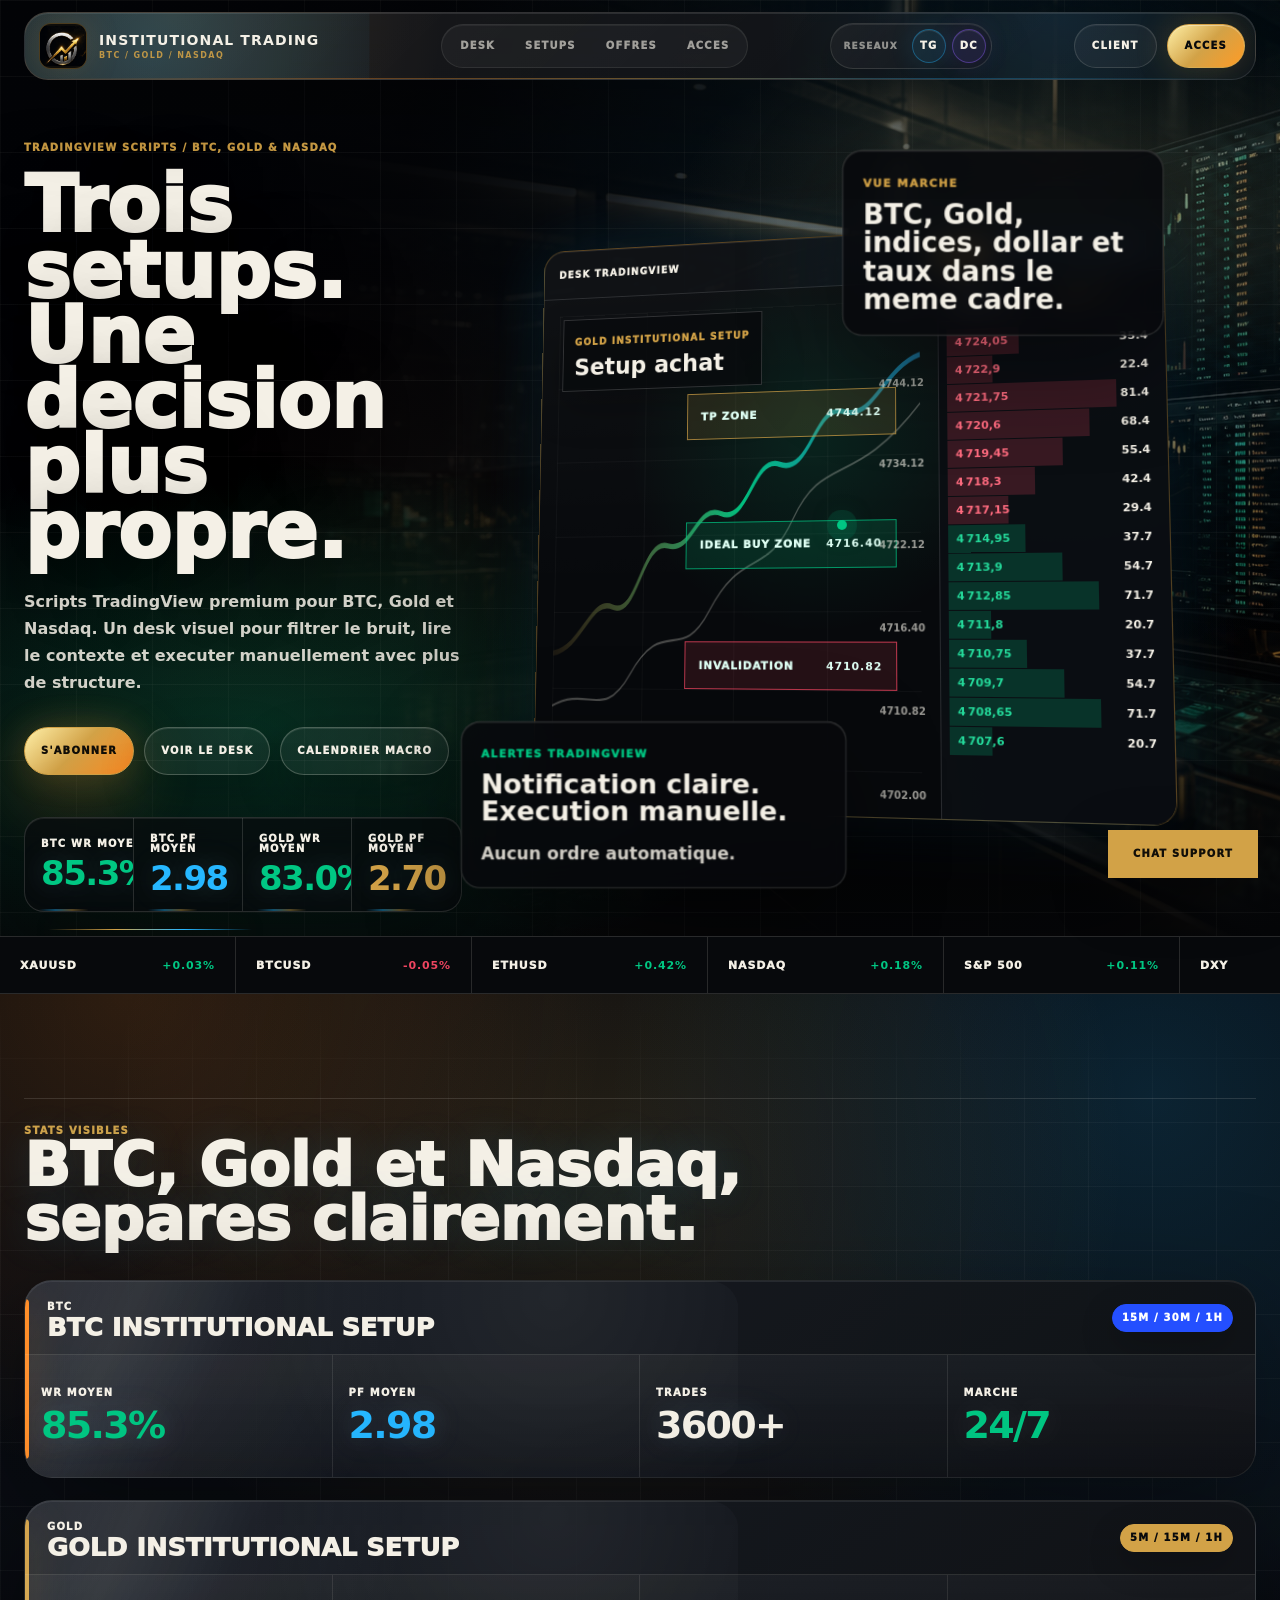
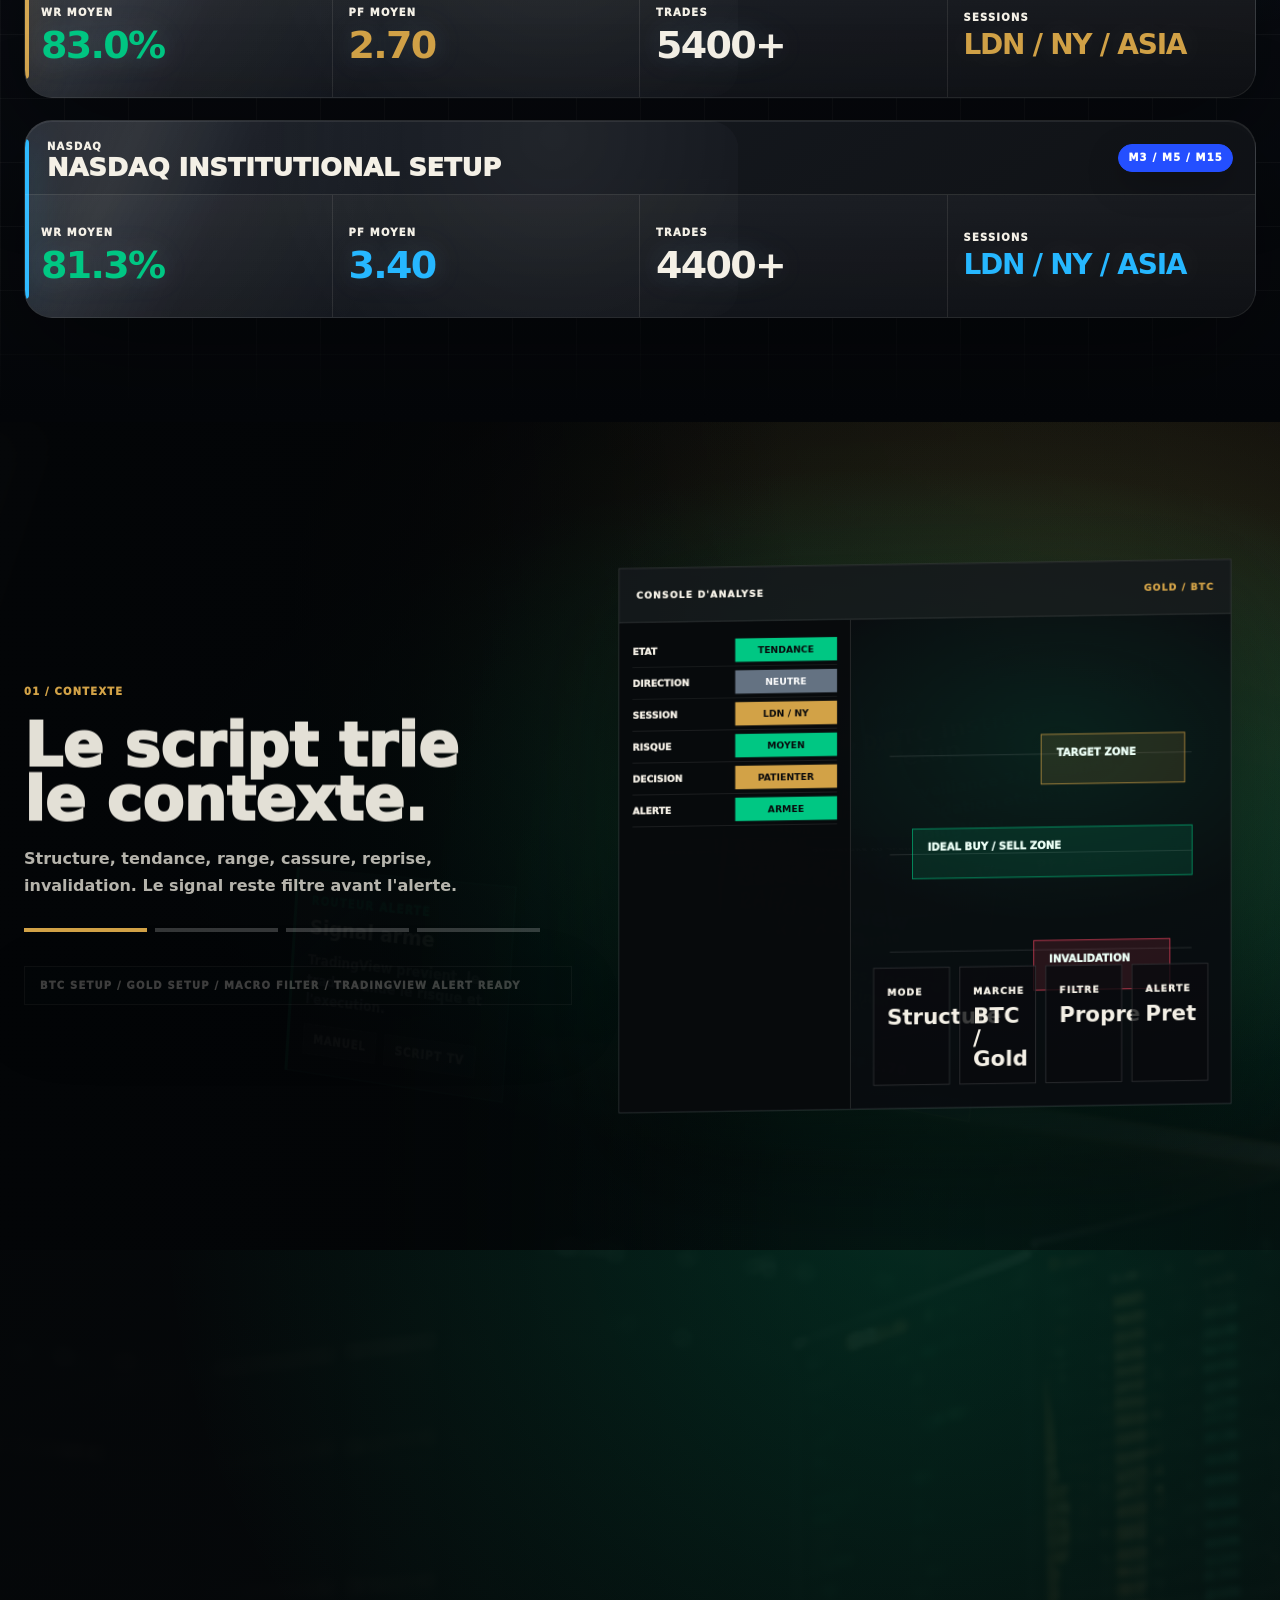
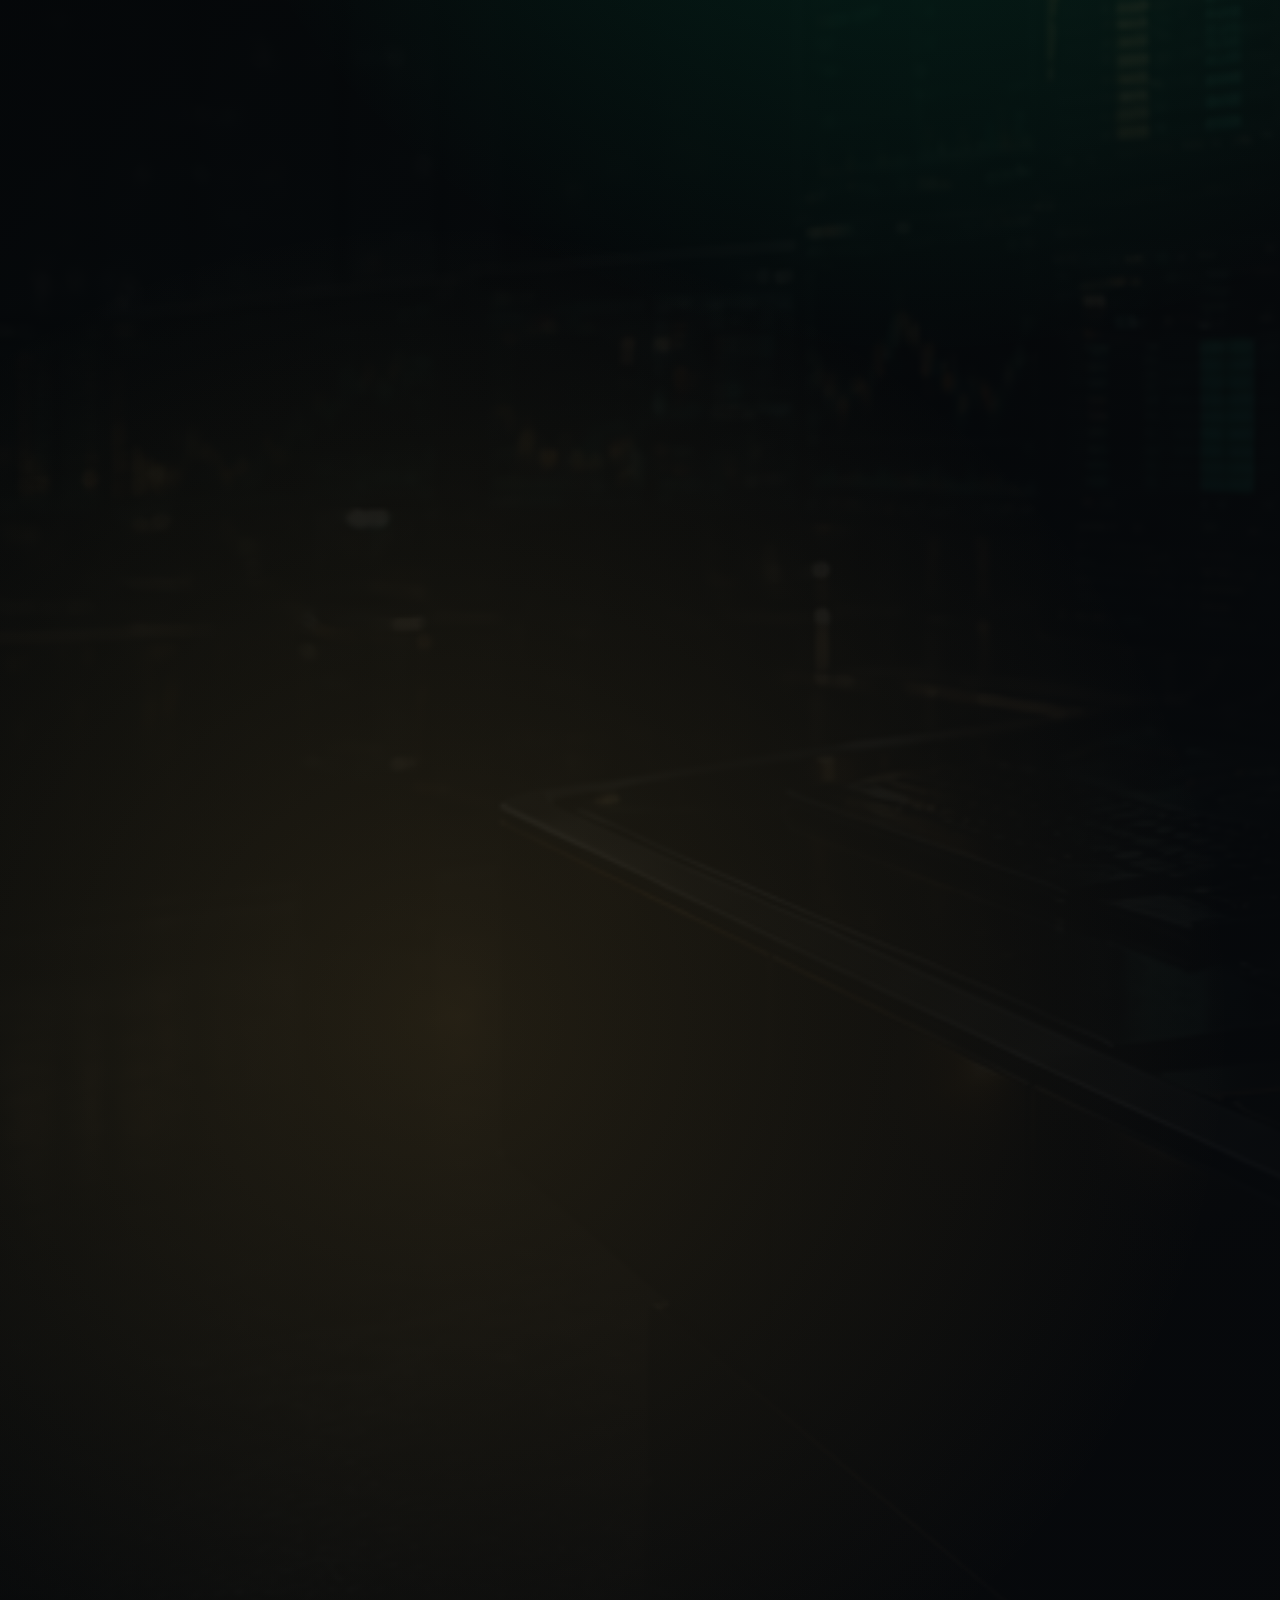
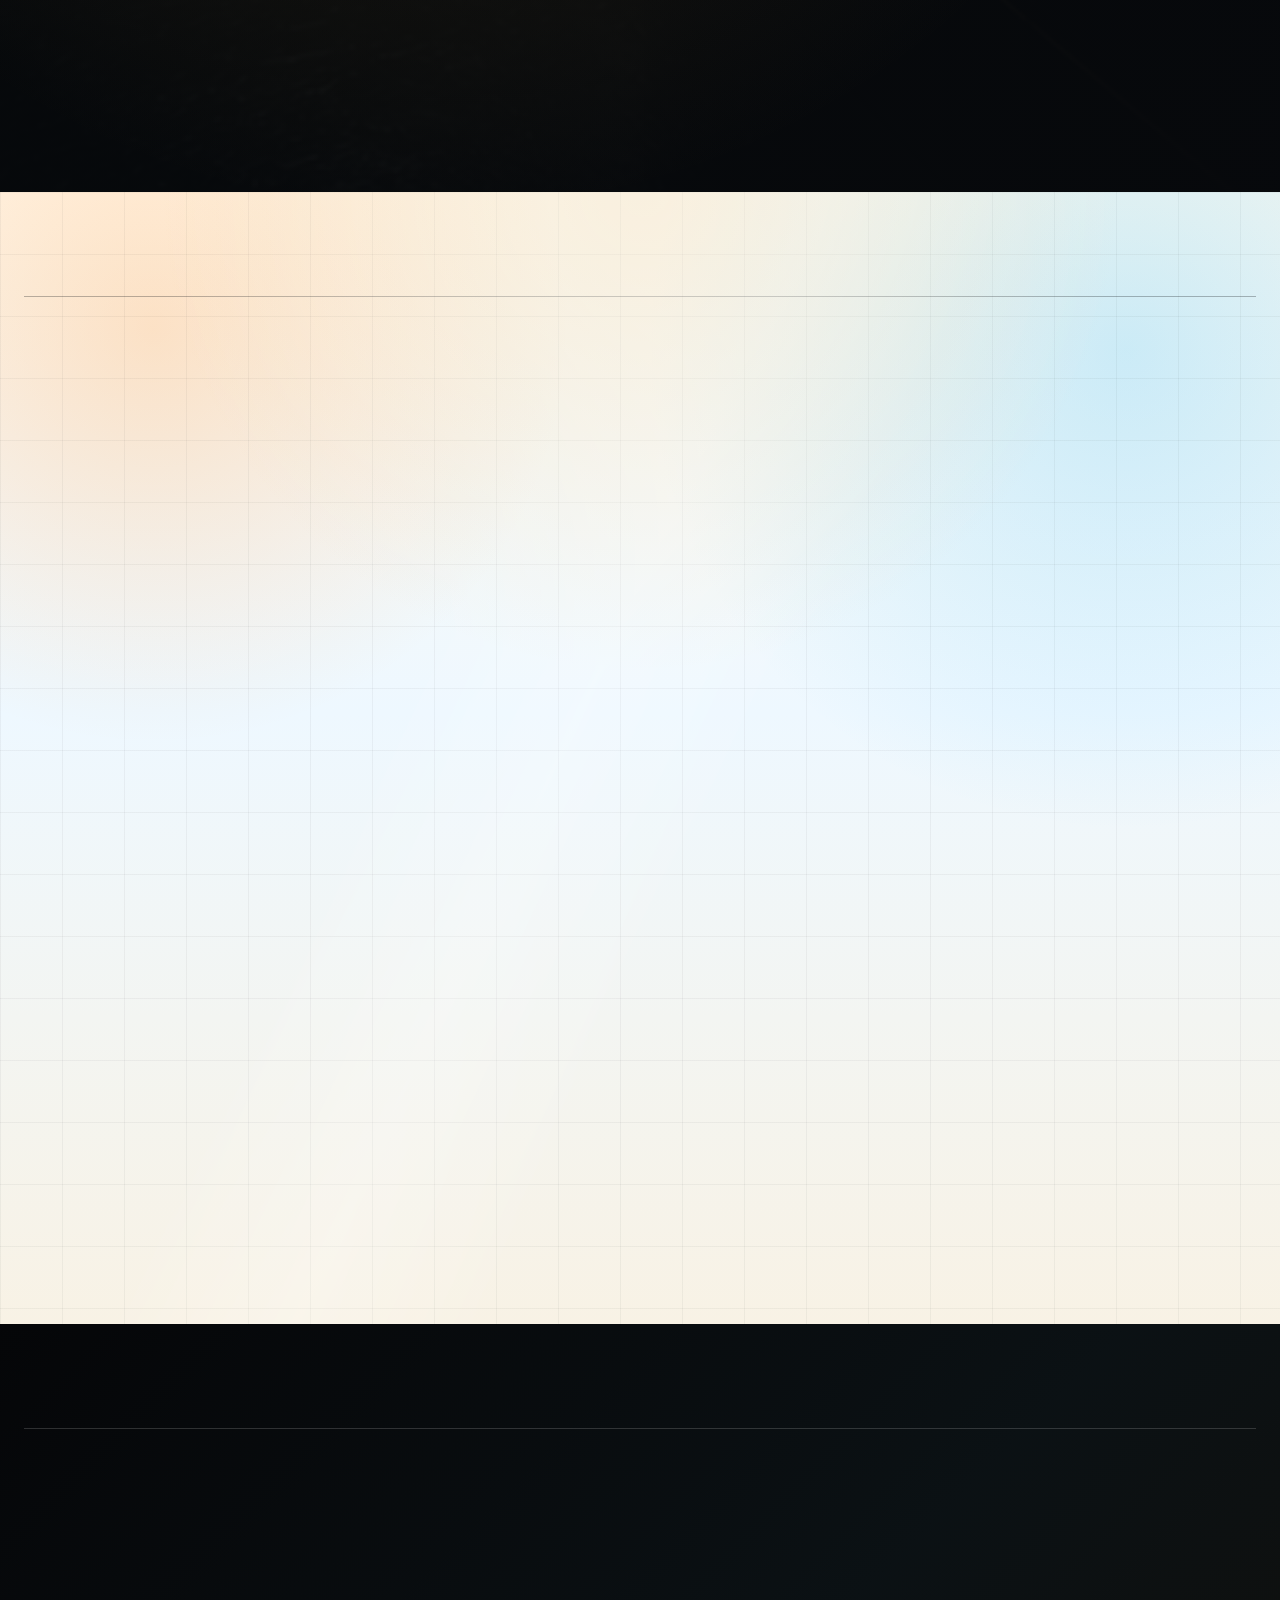
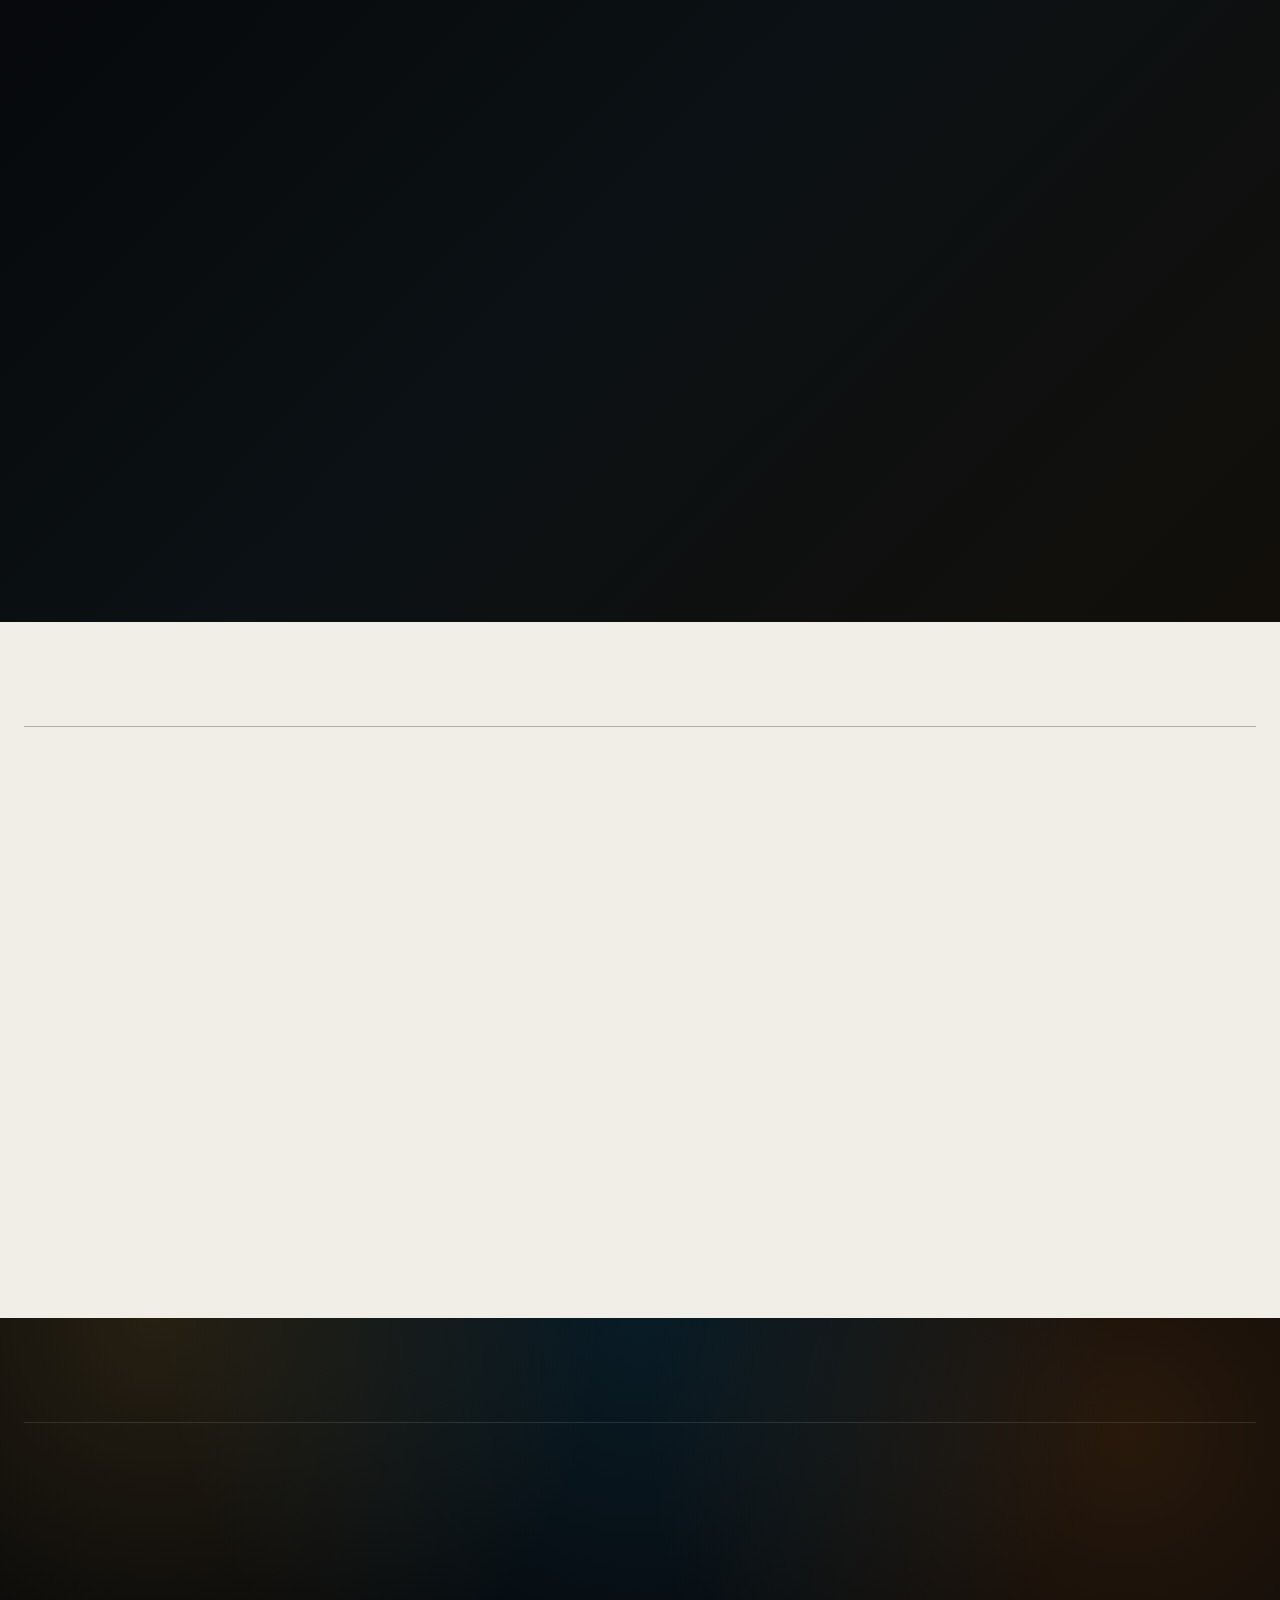
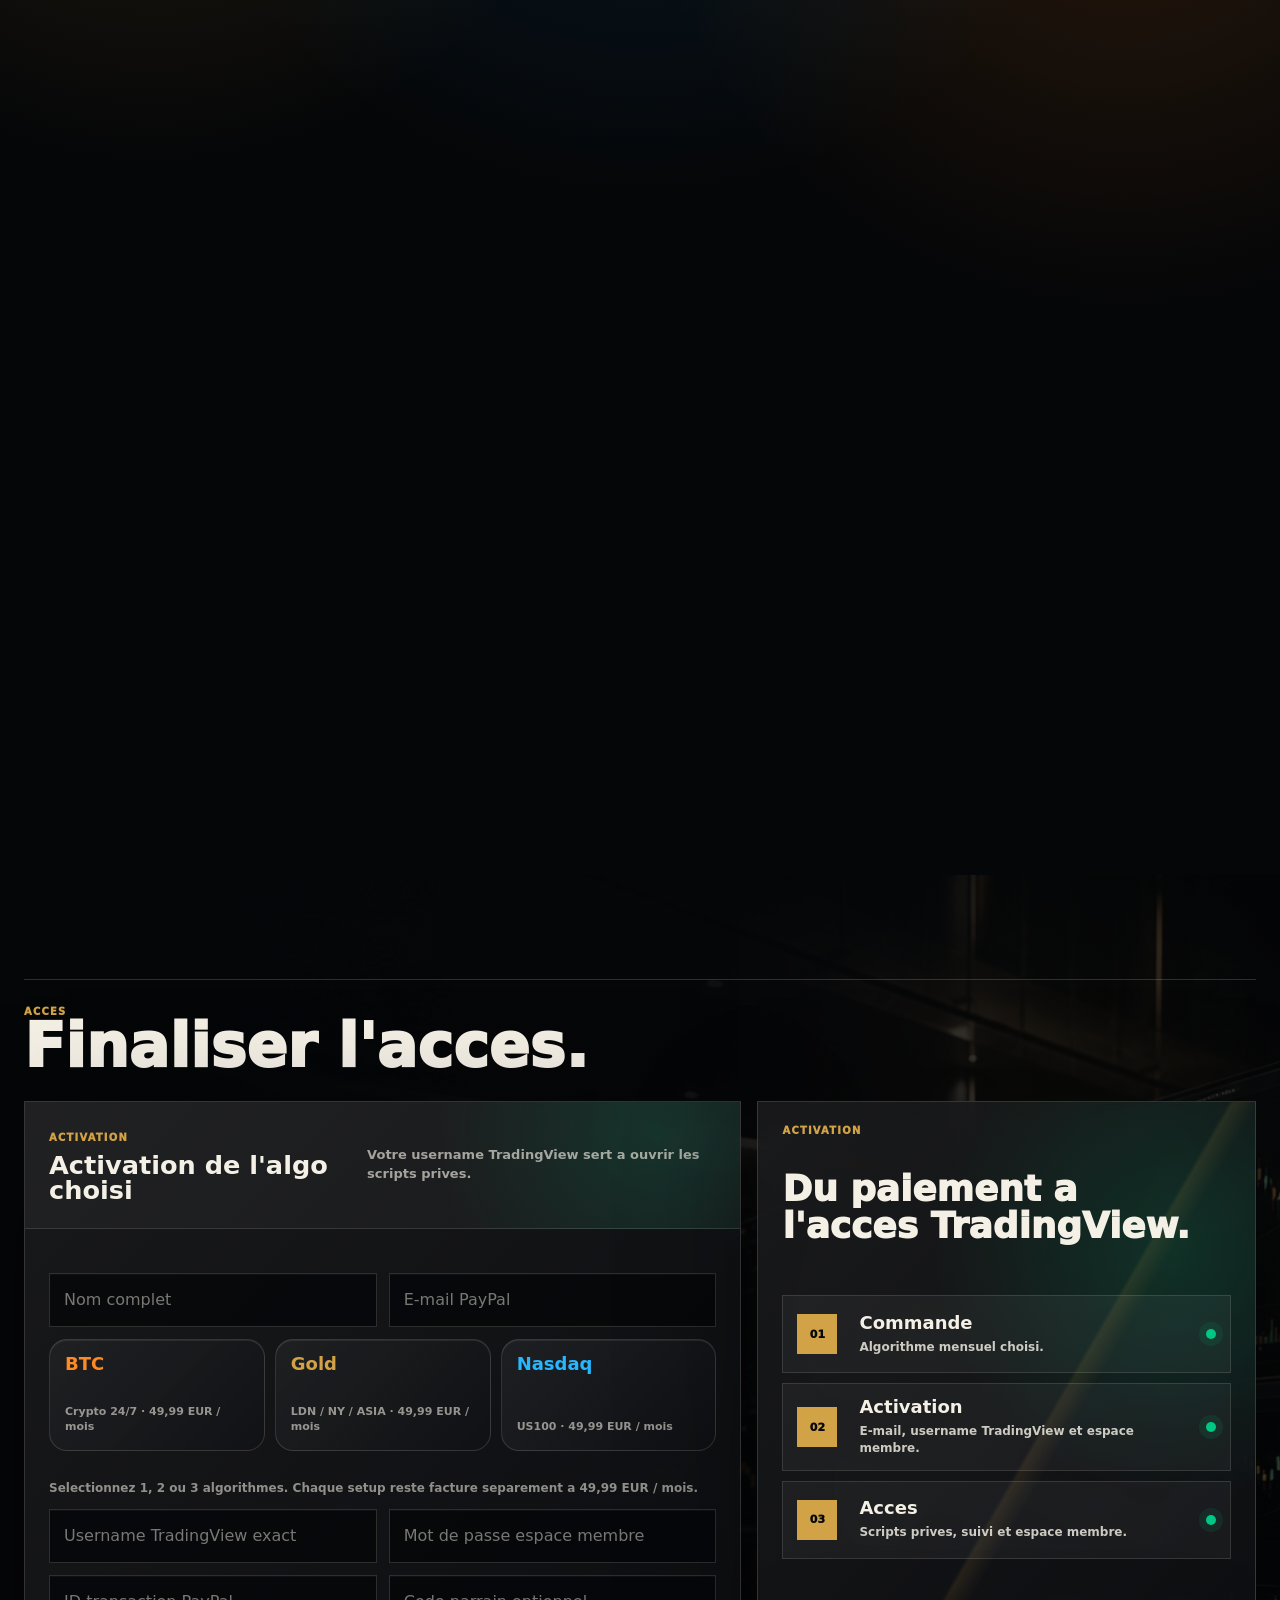
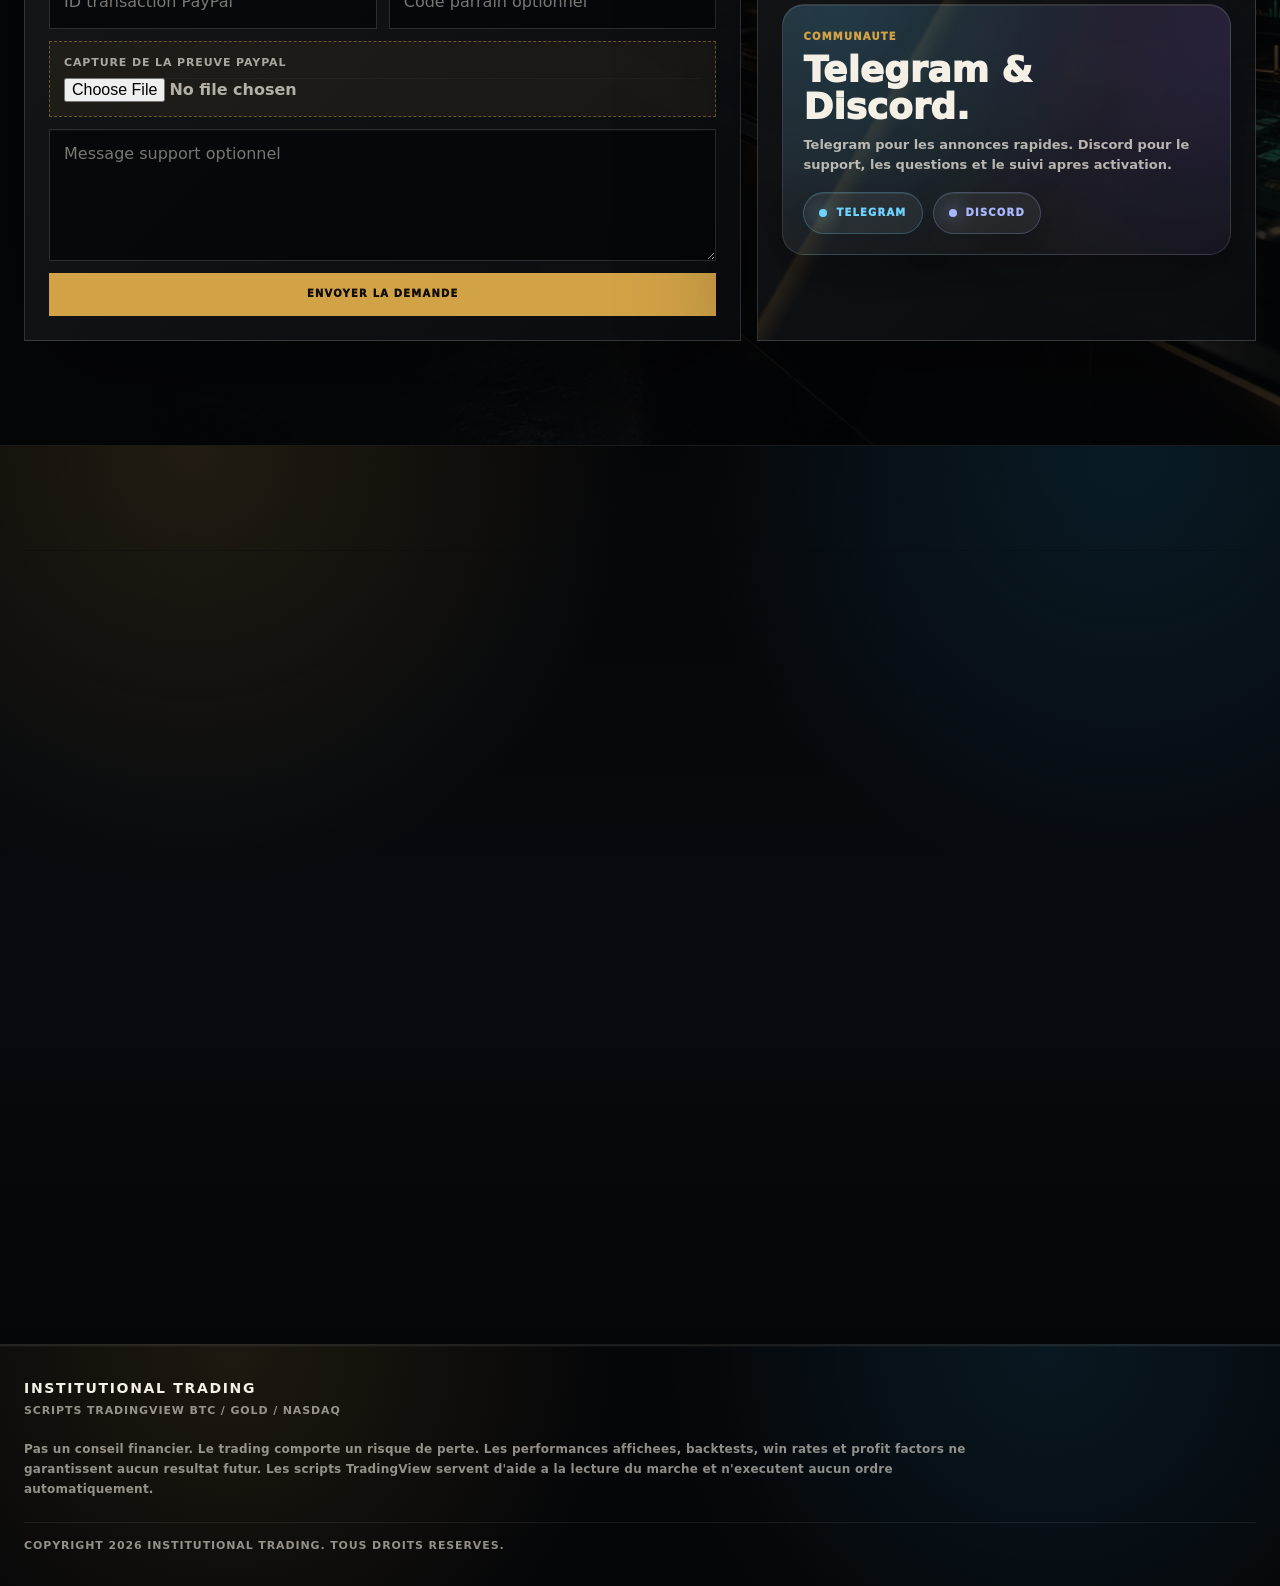
==== DEPLOY_INSTITUTIONAL_TRADING_READY/index.html @ 16a677b0 "Serve landing page from root" ====
﻿<!doctype html>
<html lang="fr">
<head>
  <meta charset="UTF-8">
  <meta name="viewport" content="width=device-width, initial-scale=1.0">
  <title>Institutional Trading - Scripts TradingView BTC, Gold & Nasdaq</title>
  <meta name="description" content="Institutional Trading : scripts TradingView pour BTC, Gold et Nasdaq, alertes, zones, contexte, calendrier macro et dashboard prive.">
  <script src="https://s3.tradingview.com/tv.js" defer></script>
  <style>
    :root {
      --bg: #050608;
      --bg-2: #0b0f13;
      --panel: #10151a;
      --panel-2: #151b21;
      --paper: #f4f0e6;
      --muted: #a5aaa6;
      --soft: rgba(244,240,230,.68);
      --line: rgba(244,240,230,.14);
      --line-2: rgba(244,240,230,.24);
      --gold: #d2a247;
      --btc: #ff8a21;
      --green: #00c783;
      --cyan: #26b7ff;
      --red: #ef4560;
      --max: 1560px;
    }

    * { box-sizing: border-box; }
    html { scroll-behavior: smooth; }
    body {
      margin: 0;
      color: var(--paper);
      background: var(--bg);
      font-family: Inter, ui-sans-serif, system-ui, -apple-system, BlinkMacSystemFont, "Segoe UI", Arial, sans-serif;
      overflow-x: hidden;
    }

    a { color: inherit; text-decoration: none; }
    button, input, textarea, select { font: inherit; }
    h1, h2, h3, p { margin: 0; }

    .wrap {
      width: min(var(--max), calc(100% - 48px));
      margin: 0 auto;
    }

    .micro,
    .eyebrow,
    .btn,
    .nav a,
    .tag,
    .source-link {
      font-size: 10px;
      line-height: 1;
      font-weight: 950;
      letter-spacing: .12em;
      text-transform: uppercase;
    }

    .nav {
      position: fixed;
      inset: 12px 0 auto;
      z-index: 100;
      border: 0;
      background: transparent;
      box-shadow: none;
      pointer-events: none;
      transition: background .25s ease, box-shadow .25s ease, border-color .25s ease;
    }

    .nav.is-scrolled {
      background: transparent;
      box-shadow: none;
    }

    .nav::after {
      display: none;
    }

    .boot-loader {
      position: fixed;
      inset: 0;
      z-index: 999;
      display: grid;
      place-items: center;
      color: var(--paper);
      background:
        radial-gradient(circle at 50% 42%, rgba(210,162,71,.24), transparent 26%),
        radial-gradient(circle at 35% 60%, rgba(0,199,125,.12), transparent 28%),
        linear-gradient(135deg, rgba(38,183,255,.06), transparent 34%, rgba(210,162,71,.08)),
        #050608;
      transition: opacity .7s ease, visibility .7s ease;
      animation: loaderAutoHide .7s ease 3.05s forwards;
    }

    body.loaded .boot-loader {
      opacity: 0;
      visibility: hidden;
      pointer-events: none;
    }

    .loader-desk {
      position: relative;
      width: min(460px, calc(100% - 44px));
      display: grid;
      justify-items: center;
      gap: 17px;
      padding: 34px 28px;
      border: 1px solid rgba(210,162,71,.2);
      border-radius: 18px;
      background: linear-gradient(145deg, rgba(255,255,255,.075), rgba(255,255,255,.018));
      box-shadow: 0 54px 180px rgba(0,0,0,.64), inset 0 1px 0 rgba(255,255,255,.11);
      backdrop-filter: blur(26px);
    }

    .loader-desk::before,
    .loader-desk::after {
      content: "";
      position: absolute;
      pointer-events: none;
    }

    .loader-desk::before {
      inset: 16px;
      border: 1px solid rgba(244,240,230,.07);
      border-radius: 14px;
    }

    .loader-desk::after {
      left: 28px;
      right: 28px;
      top: 0;
      height: 1px;
      background: linear-gradient(90deg, transparent, rgba(210,162,71,.8), transparent);
      animation: loaderScan 1.4s ease-in-out infinite alternate;
    }

    .loader-head {
      display: grid;
      justify-items: center;
      gap: 8px;
      text-align: center;
    }

    .loader-logo {
      position: relative;
      width: 168px;
      height: 148px;
      display: grid;
      place-items: center;
      overflow: hidden;
      border: 1px solid rgba(210,162,71,.28);
      border-radius: 18px;
      background: #030405;
      box-shadow: 0 0 0 1px rgba(255,255,255,.04), 0 0 80px rgba(210,162,71,.2);
    }

    .loader-logo::before {
      content: "";
      position: absolute;
      inset: 0;
      z-index: 2;
      background: linear-gradient(115deg, transparent 0 42%, rgba(255,255,255,.18), transparent 58%);
      transform: translateX(-130%);
      animation: logoSweep 1.7s ease-in-out infinite;
    }

    .loader-logo img {
      position: relative;
      z-index: 1;
      width: 100%;
      height: 100%;
      object-fit: contain;
      object-position: center;
      transform: none;
      border-radius: 15px;
    }

    .loader-title {
      margin: 0;
      font-size: clamp(22px, 3.2vw, 34px);
      line-height: .95;
      letter-spacing: .04em;
      text-transform: uppercase;
    }

    .loader-meta {
      display: flex;
      flex-wrap: wrap;
      justify-content: center;
      gap: 8px;
    }

    .loader-meta span {
      min-height: 28px;
      display: inline-flex;
      align-items: center;
      padding: 0 11px;
      border: 1px solid rgba(244,240,230,.1);
      color: rgba(244,240,230,.78);
      background: rgba(255,255,255,.035);
      font-size: 10px;
      font-weight: 900;
      letter-spacing: .13em;
      text-transform: uppercase;
    }

    .loader-candles {
      height: 116px;
      display: flex;
      align-items: end;
      gap: 12px;
      padding: 16px;
      border: 1px solid rgba(244,240,230,.1);
      background:
        linear-gradient(rgba(244,240,230,.05) 1px, transparent 1px),
        linear-gradient(90deg, rgba(244,240,230,.05) 1px, transparent 1px),
        rgba(255,255,255,.025);
      background-size: 100% 28px, 54px 100%;
      overflow: hidden;
    }

    .loader-candles i {
      position: relative;
      width: 14px;
      height: var(--h);
      display: block;
      background: var(--green);
      animation: candlePulse 1.05s ease-in-out infinite;
      animation-delay: var(--d);
    }

    .loader-candles i:nth-child(3n) { background: var(--red); }
    .loader-candles i::before {
      content: "";
      position: absolute;
      left: 6px;
      top: -18px;
      bottom: -18px;
      width: 2px;
      background: currentColor;
      opacity: .85;
    }

    .loader-progress {
      width: min(390px, 100%);
      height: 3px;
      margin-top: 2px;
      overflow: hidden;
      background: rgba(244,240,230,.12);
    }

    .loader-progress span {
      display: block;
      width: 100%;
      height: 100%;
      background: linear-gradient(90deg, var(--gold), var(--green), var(--cyan));
      transform-origin: left center;
      animation: loaderBar 2.35s cubic-bezier(.2,.8,.2,1) forwards;
    }

    @keyframes loaderScan {
      from { opacity: .35; transform: translateY(0); }
      to { opacity: 1; transform: translateY(6px); }
    }

    @keyframes logoSweep {
      to { transform: translateX(130%); }
    }

    @keyframes headerSweep {
      0%, 100% { transform: translateX(-72%); opacity: .18; }
      48% { opacity: .72; }
      76% { transform: translateX(72%); opacity: .20; }
    }

    @keyframes candlePulse {
      50% { transform: translateY(-10px) scaleY(1.12); filter: brightness(1.25); }
    }

    @keyframes loaderBar {
      from { transform: scaleX(.08); }
      to { transform: scaleX(1); }
    }

    @keyframes loaderAutoHide {
      to { opacity: 0; visibility: hidden; pointer-events: none; }
    }

    .nav-inner {
      min-height: 68px;
      display: grid;
      grid-template-columns: minmax(230px, 320px) auto auto auto;
      justify-content: space-between;
      gap: 14px;
      align-items: center;
      padding: 8px 10px 8px 14px;
      border: 1px solid rgba(244,240,230,.13);
      border-radius: 24px;
      background:
        linear-gradient(135deg, rgba(255,255,255,.09), rgba(255,255,255,.025)),
        radial-gradient(circle at 12% 0, rgba(210,162,71,.16), transparent 25%),
        radial-gradient(circle at 84% 0, rgba(38,183,255,.12), transparent 28%),
        rgba(5,7,10,.82);
      box-shadow: 0 24px 86px rgba(0,0,0,.38), inset 0 1px 0 rgba(255,255,255,.1);
      backdrop-filter: blur(24px);
      pointer-events: auto;
      position: relative;
      overflow: hidden;
      isolation: isolate;
      transition: min-height .24s ease, background .24s ease, border-color .24s ease, box-shadow .24s ease;
    }

    .nav-inner::before,
    .nav-inner::after {
      content: "";
      position: absolute;
      pointer-events: none;
      z-index: -1;
    }

    .nav-inner::before {
      inset: 0;
      background:
        linear-gradient(110deg, transparent 0 38%, rgba(255,255,255,.16), transparent 58%),
        radial-gradient(circle at var(--nav-glow-x, 82%) 50%, rgba(38,183,255,.18), transparent 18rem);
      transform: translateX(-72%);
      animation: headerSweep 7s ease-in-out infinite;
    }

    .nav-inner::after {
      left: 18px;
      right: 18px;
      bottom: 0;
      height: 1px;
      background: linear-gradient(90deg, transparent, rgba(255,138,33,.45), rgba(210,162,71,.62), rgba(38,183,255,.45), transparent);
      opacity: .72;
    }

    .nav.is-scrolled .nav-inner {
      min-height: 60px;
      border-color: rgba(244,240,230,.18);
      background:
        linear-gradient(135deg, rgba(255,255,255,.1), rgba(255,255,255,.03)),
        radial-gradient(circle at 72% 0, rgba(210,162,71,.14), transparent 22%),
        rgba(3,4,6,.92);
      box-shadow: 0 22px 92px rgba(0,0,0,.48), inset 0 1px 0 rgba(255,255,255,.1);
    }

    .brand {
      display: flex;
      align-items: center;
      gap: 12px;
      min-width: 0;
    }

    .brand-logo {
      width: 48px;
      height: 46px;
      flex: 0 0 auto;
      overflow: hidden;
      border: 1px solid rgba(210,162,71,.34);
      border-radius: 12px;
      background: #050608;
      box-shadow: 0 0 34px rgba(210,162,71,.18), inset 0 0 18px rgba(210,162,71,.1);
    }

    .brand-logo img {
      width: 100%;
      height: 100%;
      display: block;
      object-fit: contain;
      object-position: center;
      transform: none;
    }

    .brand strong {
      display: block;
      color: var(--paper);
      font-size: 14px;
      letter-spacing: .08em;
      text-transform: uppercase;
    }

    .brand-copy span {
      display: block;
      margin-top: 5px;
      color: rgba(210,162,71,.88);
      font-size: 8px;
      font-weight: 850;
      letter-spacing: .18em;
      text-transform: uppercase;
    }

    .nav-links {
      display: flex;
      justify-content: center;
      gap: 4px;
      min-height: 44px;
      padding: 5px;
      color: rgba(244,240,230,.62);
      border: 1px solid rgba(244,240,230,.09);
      border-radius: 999px;
      background: rgba(255,255,255,.04);
      box-shadow: inset 0 1px 0 rgba(255,255,255,.06);
    }

    .nav-links a {
      position: relative;
      min-height: 32px;
      display: inline-flex;
      align-items: center;
      padding: 0 13px;
      border: 0;
      border-radius: 999px;
      transition: color .2s ease, background .2s ease, transform .2s ease;
    }

    .nav-links a::after {
      display: none;
    }

    .nav-links a:hover {
      color: var(--paper);
      background: rgba(244,240,230,.08);
      transform: translateY(-1px);
    }

    .nav-actions {
      display: flex;
      gap: 10px;
      align-items: center;
    }

    .nav-actions .btn {
      min-height: 44px;
      padding: 0 17px;
      border-radius: 999px;
      border-color: rgba(244,240,230,.14);
      background: rgba(255,255,255,.045);
      box-shadow: inset 0 1px 0 rgba(255,255,255,.06);
    }

    .nav-actions .btn.gold {
      color: #07090c;
      border-color: rgba(210,162,71,.75);
      background: linear-gradient(135deg, #fff0a6, var(--gold), #ff9b26);
      box-shadow: 0 0 34px rgba(210,162,71,.24), inset 0 1px 0 rgba(255,255,255,.35);
    }

    .nav-socials {
      display: inline-flex;
      align-items: center;
      gap: 6px;
      min-height: 44px;
      padding: 5px;
      border: 1px solid rgba(244,240,230,.12);
      border-radius: 999px;
      background:
        linear-gradient(135deg, rgba(255,255,255,.08), rgba(255,255,255,.025)),
        rgba(3,5,9,.48);
      box-shadow: inset 0 1px 0 rgba(255,255,255,.08), 0 16px 46px rgba(0,0,0,.24);
    }

    .nav-socials span {
      padding: 0 8px 0 7px;
      color: rgba(244,240,230,.55);
      font-size: 9px;
      font-weight: 950;
      letter-spacing: .12em;
      text-transform: uppercase;
      white-space: nowrap;
    }

    .nav-social {
      width: 34px;
      height: 34px;
      display: inline-flex;
      align-items: center;
      justify-content: center;
      border: 1px solid rgba(244,240,230,.13);
      border-radius: 999px;
      color: var(--paper);
      font-size: 9px;
      font-weight: 950;
      letter-spacing: .04em;
      background: rgba(255,255,255,.05);
      transition: transform .2s ease, box-shadow .2s ease, border-color .2s ease;
    }

    .nav-social:hover {
      transform: translateY(-2px) scale(1.04);
    }

    .nav-social.telegram {
      border-color: rgba(38,183,255,.36);
      background: rgba(38,183,255,.10);
      box-shadow: 0 0 26px rgba(38,183,255,.14), inset 0 1px 0 rgba(255,255,255,.1);
    }

    .nav-social.discord {
      border-color: rgba(139,92,246,.42);
      background: rgba(139,92,246,.12);
      box-shadow: 0 0 26px rgba(139,92,246,.16), inset 0 1px 0 rgba(255,255,255,.1);
    }

    .flash-bar {
      position: fixed;
      left: 50%;
      top: 86px;
      z-index: 98;
      width: min(1120px, calc(100% - 32px));
      transform: translateX(-50%);
      display: none;
      grid-template-columns: minmax(0, 1fr) auto auto;
      align-items: center;
      gap: 16px;
      padding: 12px;
      border: 1px solid rgba(210,162,71,.42);
      border-radius: 22px;
      background:
        radial-gradient(circle at 18% 0, rgba(255,138,33,.18), transparent 24rem),
        radial-gradient(circle at 82% 0, rgba(38,183,255,.16), transparent 24rem),
        linear-gradient(135deg, rgba(255,255,255,.10), rgba(255,255,255,.03)),
        rgba(8,10,13,.94);
      color: var(--paper);
      box-shadow: 0 24px 70px rgba(0,0,0,.32);
      backdrop-filter: blur(18px);
      overflow: hidden;
    }

    .flash-bar::before {
      content: "";
      position: absolute;
      inset: 0;
      pointer-events: none;
      background: linear-gradient(90deg, transparent, rgba(255,255,255,.14), transparent);
      transform: translateX(-110%);
      animation: offerScan 7s ease-in-out infinite;
    }

    .flash-bar.active { display: grid; }
    .flash-content {
      position: relative;
      z-index: 1;
      display: grid;
      gap: 5px;
      min-width: 0;
    }

    .flash-bar strong { font-size: 14px; color: var(--gold); }
    .flash-bar span { color: rgba(244,240,230,.72); font-size: 12px; font-weight: 820; }
    .flash-countdown {
      position: relative;
      z-index: 1;
      min-height: 38px;
      display: inline-flex;
      align-items: center;
      justify-content: center;
      padding: 0 14px;
      border: 1px solid rgba(244,240,230,.16);
      border-radius: 999px;
      color: var(--paper);
      background: rgba(0,0,0,.22);
      font-size: 11px;
      font-weight: 950;
      letter-spacing: .08em;
      text-transform: uppercase;
      white-space: nowrap;
    }
    .flash-bar .btn { min-height: 34px; padding: 0 12px; }

    .btn {
      min-height: 43px;
      display: inline-flex;
      align-items: center;
      justify-content: center;
      gap: 9px;
      padding: 0 16px;
      border: 1px solid var(--line-2);
      color: var(--paper);
      background: rgba(255,255,255,.05);
      cursor: pointer;
      transition: transform .2s ease, background .2s ease, border-color .2s ease;
    }

    .btn:hover {
      transform: translateY(-2px);
      border-color: rgba(210,162,71,.72);
      background: rgba(210,162,71,.12);
    }

    .btn.gold {
      color: #110e08;
      border-color: var(--gold);
      background: var(--gold);
    }

    .btn.dark {
      color: var(--paper);
      border-color: rgba(255,255,255,.14);
      background: #080a0d;
    }

    .hero {
      position: relative;
      min-height: 100vh;
      padding: 112px 0 0;
      display: grid;
      align-items: center;
      overflow: hidden;
      background:
        linear-gradient(90deg, rgba(5,6,8,.93) 0%, rgba(5,6,8,.76) 43%, rgba(5,6,8,.22) 100%),
        url("assets/trading-command-center-bg-v2.png") center / cover no-repeat;
    }

    .hero::before {
      content: "";
      position: absolute;
      inset: 0;
      background:
        radial-gradient(ellipse 58% 46% at 18% 76%, rgba(0,199,131,.2), transparent 70%),
        radial-gradient(ellipse 42% 35% at 82% 22%, rgba(210,162,71,.18), transparent 66%),
        linear-gradient(180deg, transparent 0 66%, rgba(5,6,8,.96));
      pointer-events: none;
    }

    .hero-grid {
      position: relative;
      z-index: 2;
      display: grid;
      grid-template-columns: minmax(0, .82fr) minmax(640px, .98fr);
      gap: 58px;
      align-items: center;
    }

    .eyebrow { color: var(--gold); }

    h1 {
      max-width: 850px;
      margin-top: 18px;
      font-size: clamp(58px, 6.7vw, 118px);
      line-height: .84;
      font-weight: 950;
      letter-spacing: 0;
    }

    h2 {
      max-width: 920px;
      font-size: clamp(40px, 4.7vw, 82px);
      line-height: .9;
      font-weight: 950;
      letter-spacing: 0;
    }

    h3 {
      font-size: clamp(25px, 2vw, 38px);
      line-height: 1.02;
      font-weight: 950;
      letter-spacing: 0;
    }

    .lead {
      color: var(--muted);
      font-size: 15px;
      line-height: 1.65;
      font-weight: 740;
    }

    .section:not(.dark) .lead {
      color: rgba(7,9,12,.72);
    }

    .hero .lead {
      max-width: 690px;
      margin-top: 24px;
      color: rgba(244,240,230,.78);
      font-size: 17px;
      line-height: 1.7;
    }

    .hero-actions {
      display: flex;
      flex-wrap: wrap;
      gap: 10px;
      margin-top: 30px;
    }

    .proof-strip {
      display: grid;
      grid-template-columns: repeat(4, minmax(0, 1fr));
      max-width: 850px;
      margin-top: 42px;
      border: 1px solid var(--line);
      background: rgba(8,10,13,.58);
      backdrop-filter: blur(18px);
    }

    .proof-strip div {
      min-height: 92px;
      display: grid;
      align-content: center;
      gap: 7px;
      padding: 16px;
      border-right: 1px solid var(--line);
    }

    .proof-strip div:last-child { border-right: 0; }
    .proof-strip strong { font-size: 34px; line-height: 1; }
    .green { color: var(--green); }
    .gold-text { color: var(--gold); }
    .cyan { color: var(--cyan); }
    .red { color: var(--red); }

    .trading-desk {
      position: relative;
      min-height: 680px;
      perspective: 1200px;
    }

    .tv-shell {
      position: absolute;
      inset: 44px 0 52px;
      border: 1px solid rgba(255,255,255,.18);
      background: rgba(7,9,12,.92);
      box-shadow: 0 50px 140px rgba(0,0,0,.55);
      transform:
        rotateX(calc(5deg + var(--pointer-y, 0) * -3deg))
        rotateY(calc(-10deg + var(--pointer-x, 0) * 4deg));
      transform-style: preserve-3d;
      overflow: hidden;
    }

    .tv-head {
      min-height: 52px;
      display: flex;
      align-items: center;
      justify-content: space-between;
      gap: 14px;
      padding: 0 16px;
      border-bottom: 1px solid rgba(255,255,255,.12);
      background: rgba(255,255,255,.035);
    }

    .market-tabs {
      display: flex;
      gap: 8px;
    }

    .market-tab {
      min-height: 30px;
      padding: 0 10px;
      border: 1px solid rgba(255,255,255,.16);
      color: rgba(244,240,230,.7);
      background: rgba(255,255,255,.04);
      cursor: pointer;
    }

    .market-tab.active {
      color: #110e08;
      border-color: var(--gold);
      background: var(--gold);
    }

    .tv-body {
      position: relative;
      height: calc(100% - 52px);
      display: grid;
      grid-template-columns: minmax(0, 1fr) 220px;
    }

    #tvWidget {
      position: relative;
      min-height: 520px;
      background: #090b0f;
      overflow: hidden;
    }

    #tvFrame {
      position: absolute;
      inset: 0;
      z-index: 3;
      background: #090b0f;
    }

    .tv-shell:not(.tv-loaded) #tvFrame { display: none; }

    .local-chart {
      position: absolute;
      inset: 0;
      z-index: 1;
      padding: 18px;
      background:
        radial-gradient(ellipse 72% 56% at 70% 30%, rgba(0,199,131,.12), transparent 65%),
        linear-gradient(180deg, rgba(255,255,255,.035), transparent 58%),
        #07090c;
    }

    .local-grid {
      position: absolute;
      inset: 18px;
      opacity: .5;
      background-image:
        linear-gradient(rgba(244,240,230,.075) 1px, transparent 1px),
        linear-gradient(90deg, rgba(244,240,230,.075) 1px, transparent 1px);
      background-size: 100% 78px, 96px 100%;
    }

    .local-path {
      position: absolute;
      inset: 18px;
    }

    .local-path svg {
      width: 100%;
      height: 100%;
      display: block;
      overflow: visible;
    }

    .local-zone {
      position: absolute;
      left: 38%;
      right: 10%;
      min-height: 48px;
      display: flex;
      align-items: center;
      justify-content: space-between;
      padding: 0 14px;
      border: 1px solid rgba(0,199,131,.7);
      color: #dffff4;
      background: rgba(0,199,131,.14);
      font-size: 11px;
      font-weight: 950;
      letter-spacing: .08em;
      text-transform: uppercase;
    }

    .local-zone.tp { top: 20%; border-color: rgba(210,162,71,.7); background: rgba(210,162,71,.13); }
    .local-zone.entry { top: 45%; }
    .local-zone.sl { top: 68%; border-color: rgba(239,69,96,.76); background: rgba(239,69,96,.13); }

    .signal-badge {
      position: absolute;
      left: 22px;
      top: 22px;
      min-width: 190px;
      padding: 12px;
      border: 1px solid rgba(255,255,255,.16);
      background: rgba(8,10,13,.82);
      box-shadow: 0 18px 44px rgba(0,0,0,.22);
    }

    .signal-badge strong {
      display: block;
      margin-top: 8px;
      font-size: 24px;
      line-height: 1;
    }

    .price-ladder {
      position: absolute;
      right: 14px;
      top: 16px;
      bottom: 16px;
      width: 82px;
      display: grid;
      align-content: space-between;
      color: rgba(244,240,230,.62);
      font-size: 10px;
      font-weight: 850;
      text-align: right;
    }

    .tv-loaded .local-chart { display: none; }

    .chart-live-dot {
      position: absolute;
      right: 92px;
      top: 45%;
      width: 10px;
      height: 10px;
      border-radius: 999px;
      background: var(--green);
      box-shadow: 0 0 0 10px rgba(0,199,131,.12), 0 0 24px rgba(0,199,131,.5);
      animation: pulseDot 1.4s ease-in-out infinite;
    }

    @keyframes pulseDot {
      50% { transform: scale(1.35); opacity: .72; }
    }

    .tv-fallback {
      position: absolute;
      inset: 52px 220px 0 0;
      display: grid;
      place-items: center;
      padding: 30px;
      color: rgba(244,240,230,.74);
      background: linear-gradient(135deg, #080b0f, #10151b);
      text-align: center;
    }

    .tv-fallback { display: none; }

    .order-book {
      border-left: 1px solid rgba(255,255,255,.12);
      background: rgba(10,13,17,.94);
      overflow: hidden;
    }

    .book-title {
      min-height: 42px;
      display: flex;
      align-items: center;
      justify-content: space-between;
      padding: 0 12px;
      border-bottom: 1px solid rgba(255,255,255,.1);
    }

    .book-rows {
      display: grid;
      gap: 1px;
      padding: 8px;
    }

    .book-row {
      min-height: 27px;
      display: grid;
      grid-template-columns: 1fr auto;
      align-items: center;
      padding: 0 8px;
      position: relative;
      overflow: hidden;
      font-size: 11px;
      font-weight: 850;
      font-variant-numeric: tabular-nums;
    }

    .book-row::before {
      content: "";
      position: absolute;
      inset: 0 auto 0 0;
      width: var(--depth);
      opacity: .2;
    }

    .book-row.ask::before { background: var(--red); }
    .book-row.bid::before { background: var(--green); }
    .book-row.ask span:first-child { color: #ff6b7f; }
    .book-row.bid span:first-child { color: #24d99a; }
    .book-row span { position: relative; z-index: 1; }

    .float-card {
      position: absolute;
      right: 26px;
      top: 0;
      width: 292px;
      padding: 18px;
      border: 1px solid rgba(255,255,255,.16);
      background: rgba(8,10,13,.94);
      box-shadow: 0 34px 90px rgba(0,0,0,.42);
      transform: translateZ(110px);
    }

    .float-card strong,
    .execution-card strong {
      display: block;
      margin-top: 8px;
      font-size: 25px;
      line-height: 1.04;
    }

    .execution-card {
      position: absolute;
      left: -34px;
      bottom: 0;
      width: 360px;
      min-height: 146px;
      padding: 18px;
      border: 1px solid rgba(255,255,255,.16);
      background: rgba(8,10,13,.92);
      box-shadow: 0 34px 90px rgba(0,0,0,.42);
      transform: translateZ(80px);
    }

    .ticker {
      border-top: 1px solid var(--line);
      border-bottom: 1px solid var(--line);
      background: #07090c;
      overflow: hidden;
    }

    .ticker-track {
      display: flex;
      width: max-content;
      animation: ticker 28s linear infinite;
    }

    @keyframes ticker { to { transform: translateX(-50%); } }

    .ticker-item {
      min-width: 236px;
      min-height: 56px;
      display: flex;
      align-items: center;
      justify-content: space-between;
      gap: 20px;
      padding: 0 20px;
      border-right: 1px solid var(--line);
      font-size: 11px;
      font-weight: 950;
      letter-spacing: .08em;
      text-transform: uppercase;
    }

    .section {
      position: relative;
      padding: 104px 0;
      scroll-margin-top: 86px;
      overflow: hidden;
      background: #f0eee6;
      color: #07090c;
    }

    .section.dark {
      color: var(--paper);
      background:
        linear-gradient(135deg, #050608, #0b1114 52%, #120f0a);
    }

    .section-head {
      display: grid;
      grid-template-columns: 1fr;
      gap: 18px;
      align-items: end;
      margin-bottom: 34px;
      padding-top: 20px;
      border-top: 1px solid rgba(7,9,12,.28);
    }

    .section-head > p.lead {
      display: none;
    }

    .section.dark .section-head { border-color: rgba(255,255,255,.16); }
    .section.dark .lead { color: rgba(244,240,230,.72); }

    .stats-grid {
      display: grid;
      grid-template-columns: 1fr;
      gap: 16px;
    }

    .stat-card,
    .product-card,
    .news-shell,
    .price-card,
    .contact-card {
      border: 1px solid rgba(7,9,12,.16);
      background: #fbf8ef;
      box-shadow: 0 24px 90px rgba(7,9,12,.08);
    }

    .stat-card {
      overflow: hidden;
    }

    .stat-title {
      min-height: 74px;
      display: flex;
      align-items: center;
      justify-content: space-between;
      gap: 14px;
      padding: 0 22px;
      border-bottom: 1px solid rgba(7,9,12,.14);
    }

    .stat-metrics {
      display: grid;
      grid-template-columns: repeat(4, minmax(0, 1fr));
    }

    .metric {
      min-height: 122px;
      display: grid;
      align-content: center;
      gap: 8px;
      padding: 16px;
      border-right: 1px solid rgba(7,9,12,.14);
    }

    .metric:last-child { border-right: 0; }
    .metric strong { font-size: 38px; line-height: 1; }
    .metric strong.pending-metric { font-size: clamp(20px, 1.7vw, 30px); }
    .metric strong.session-value {
      white-space: nowrap;
      font-size: clamp(28px, 2.15vw, 38px);
      letter-spacing: 0;
    }

    .stat-title h3,
    .products .product-card h3 {
      white-space: nowrap;
    }

    .tag {
      min-height: 28px;
      display: inline-flex;
      align-items: center;
      justify-content: center;
      padding: 0 9px;
      color: #08090b;
      border: 1px solid rgba(7,9,12,.16);
      background: #e5dfd1;
    }

    .tag.gold { background: var(--gold); border-color: var(--gold); }
    .tag.dark { color: var(--paper); background: #08090b; border-color: #08090b; }
    .tag.blue { color: #fff; background: #244fff; border-color: #244fff; }

    .process {
      position: relative;
      min-height: 365vh;
      padding: 0;
      color: var(--paper);
      background:
        radial-gradient(circle at 16% 40%, rgba(210,162,71,.12), transparent 32%),
        radial-gradient(circle at 72% 38%, rgba(0,199,131,.12), transparent 30%),
        linear-gradient(90deg, rgba(5,6,8,.96), rgba(5,6,8,.72) 54%, rgba(5,6,8,.34)),
        url("assets/trading-command-center-bg-v2.png") center right / cover no-repeat;
      overflow: visible;
      perspective: 1800px;
      isolation: isolate;
    }

    .process-sticky {
      position: sticky;
      top: 72px;
      min-height: calc(100vh - 72px);
      display: grid;
      align-items: center;
      overflow: hidden;
      background:
        linear-gradient(180deg, rgba(5,6,8,.7), rgba(5,6,8,.08) 40%, rgba(5,6,8,.72)),
        rgba(5,6,8,.22);
      perspective: 1800px;
      transform-style: preserve-3d;
    }

    .process-sticky::before {
      content: "";
      position: absolute;
      inset: -20%;
      background:
        radial-gradient(ellipse 42% 34% at calc(38% + var(--deck-open, 0) * 32%) 50%, rgba(0,199,131,.24), transparent 68%),
        radial-gradient(ellipse 32% 26% at calc(72% - var(--deck-fan, 0) * 18%) 36%, rgba(210,162,71,.18), transparent 70%),
        linear-gradient(120deg, transparent 0 46%, rgba(255,255,255,.06) 46.4%, transparent 47.2% 100%);
      opacity: calc(.5 + var(--deck-open, 0) * .38);
      transform: translate3d(calc(var(--deck-fan, 0) * -60px), calc(var(--deck-open, 0) * -30px), 0) scale(1.08);
      pointer-events: none;
    }

    .process-sticky::after {
      content: "";
      position: absolute;
      inset: 0;
      background: linear-gradient(90deg, transparent 0%, rgba(0,199,131,.18) 48%, rgba(210,162,71,.16) 52%, transparent 100%);
      width: 34%;
      opacity: calc(var(--deck-open, 0) * .42);
      filter: blur(18px);
      transform: translateX(calc(-120% + var(--cinema-progress, 0) * 420%)) skewX(-16deg);
      pointer-events: none;
    }

    .command-orbit {
      position: absolute;
      inset: 0;
      z-index: 3;
      pointer-events: none;
      transform-style: preserve-3d;
      perspective: 1800px;
    }

    .deck-floor {
      position: absolute;
      left: 2%;
      right: 2%;
      bottom: -12%;
      height: 46%;
      border: 1px solid rgba(210,162,71,.12);
      background:
        radial-gradient(ellipse at center, rgba(210,162,71,.12), transparent 62%),
        linear-gradient(90deg, transparent, rgba(244,240,230,.06), transparent);
      opacity: calc(.12 + var(--deck-open, 0) * .34);
      transform:
        rotateX(70deg)
        translate3d(0, calc((1 - var(--deck-open, 0)) * 80px), -240px)
        scaleX(calc(.86 + var(--deck-fan, 0) * .18));
      transform-origin: bottom center;
      box-shadow: 0 -38px 130px rgba(0,0,0,.45);
    }

    .deck-floor::before,
    .deck-floor::after {
      content: "";
      position: absolute;
      left: 10%;
      right: 10%;
      height: 1px;
      background: linear-gradient(90deg, transparent, rgba(210,162,71,.52), transparent);
      transform: translateY(calc(var(--cinema-progress, 0) * 120px));
    }

    .deck-floor::before { top: 22%; }
    .deck-floor::after { top: 58%; opacity: .7; }

    .deck-sweep {
      position: absolute;
      top: 10%;
      bottom: 10%;
      width: 20%;
      background: linear-gradient(90deg, transparent, rgba(244,240,230,.12), transparent);
      opacity: calc(var(--deck-open, 0) * .26);
      filter: blur(20px);
      transform: translateX(calc(-100% + var(--cinema-progress, 0) * 560%)) skewX(-14deg);
    }

    .command-core {
      position: absolute;
      z-index: 1;
      top: 52%;
      left: 50%;
      width: min(650px, 42vw);
      height: 250px;
      transform:
        translate3d(-20%, -50%, -90px)
        rotateX(calc(64deg - var(--deck-open, 0) * 18deg))
        rotateZ(calc(-2deg + var(--deck-final, 0) * 2deg))
        scale(calc(.72 + var(--deck-open, 0) * .34));
      transform-style: preserve-3d;
      opacity: calc(.22 + var(--deck-open, 0) * .78);
    }

    .core-glow {
      position: absolute;
      inset: 24px 54px;
      background:
        radial-gradient(ellipse at center, rgba(210,162,71,.54), transparent 66%),
        radial-gradient(ellipse at center, rgba(0,199,131,.34), transparent 72%);
      filter: blur(28px);
      opacity: calc(.12 + var(--deck-open, 0) * .66);
      transform: translateZ(58px);
    }

    .core-base,
    .core-lid,
    .core-slab {
      position: absolute;
      border: 1px solid rgba(244,240,230,.16);
      background:
        linear-gradient(135deg, rgba(244,240,230,.08), rgba(244,240,230,.02)),
        rgba(7,9,12,.84);
      box-shadow: 0 34px 90px rgba(0,0,0,.5);
      backdrop-filter: blur(12px);
    }

    .core-base {
      left: 44px;
      right: 44px;
      bottom: 18px;
      height: 86px;
      transform: rotateX(18deg) translateZ(8px);
    }

    .core-lid {
      left: 36px;
      right: 36px;
      bottom: 90px;
      height: 90px;
      display: flex;
      align-items: center;
      justify-content: space-between;
      padding: 0 22px;
      border-color: rgba(210,162,71,.42);
      color: var(--gold);
      transform-origin: bottom center;
      transform:
        rotateX(calc(-8deg - var(--deck-open, 0) * 86deg))
        translateZ(54px);
    }

    .core-lid span,
    .core-lid strong {
      font-size: 11px;
      font-weight: 950;
      letter-spacing: .11em;
      text-transform: uppercase;
    }

    .core-lid strong { color: var(--paper); }

    .core-slab {
      left: 78px;
      right: 78px;
      bottom: 86px;
      height: 48px;
      display: flex;
      align-items: center;
      justify-content: space-between;
      padding: 0 18px;
      font-size: 10px;
      font-weight: 950;
      letter-spacing: .1em;
      text-transform: uppercase;
      opacity: var(--deck-fan, 0);
      transform-style: preserve-3d;
    }

    .core-slab b { color: var(--paper); font-size: 13px; letter-spacing: 0; }
    .core-slab.btc { border-color: rgba(38,183,255,.34); transform: translate3d(calc(var(--deck-fan, 0) * -112px), calc(var(--deck-fan, 0) * -122px), 118px) rotateZ(-7deg); color: var(--cyan); }
    .core-slab.gold { border-color: rgba(210,162,71,.46); transform: translate3d(calc(var(--deck-fan, 0) * 88px), calc(var(--deck-fan, 0) * -62px), 88px) rotateZ(5deg); color: var(--gold); }
    .core-slab.macro { border-color: rgba(244,240,230,.18); transform: translate3d(calc(var(--deck-fan, 0) * -12px), calc(var(--deck-fan, 0) * 8px), 58px); color: rgba(244,240,230,.72); }

    .orbit-card {
      position: absolute;
      width: clamp(216px, 16vw, 292px);
      min-height: 116px;
      display: grid;
      align-content: space-between;
      gap: 13px;
      padding: 16px;
      border: 1px solid rgba(244,240,230,.16);
      background:
        linear-gradient(135deg, rgba(244,240,230,.1), rgba(244,240,230,.025)),
        rgba(6,8,11,.76);
      box-shadow: 0 28px 90px rgba(0,0,0,.42);
      backdrop-filter: blur(18px);
      opacity: calc(.04 + var(--deck-fan, 0) * .96);
      transform-style: preserve-3d;
    }

    .orbit-card::before {
      content: "";
      position: absolute;
      inset: -1px auto -1px -1px;
      width: 3px;
      background: var(--gold);
      opacity: .9;
    }

    .orbit-card strong {
      display: block;
      margin-top: 7px;
      font-size: clamp(18px, 1.35vw, 25px);
      line-height: .96;
    }

    .orbit-card p {
      margin: 0;
      color: rgba(244,240,230,.68);
      font-size: 12px;
      line-height: 1.45;
      font-weight: 800;
    }

    .orbit-card .card-metric {
      display: flex;
      gap: 8px;
      flex-wrap: wrap;
    }

    .orbit-card .card-metric span {
      padding: 7px 9px;
      border: 1px solid rgba(244,240,230,.12);
      color: rgba(244,240,230,.86);
      background: rgba(244,240,230,.05);
      font-size: 10px;
      font-weight: 950;
      letter-spacing: .08em;
      text-transform: uppercase;
    }

    .orbit-btc {
      top: 12%;
      left: 44%;
      border-color: rgba(38,183,255,.3);
      transform:
        translate3d(calc((1 - var(--deck-fan, 0)) * 260px), calc((1 - var(--deck-fan, 0)) * 170px), calc(190px + var(--deck-open, 0) * 80px))
        rotateY(calc(-26deg + var(--deck-final, 0) * 10deg))
        rotateZ(calc(-8deg + var(--deck-fan, 0) * 5deg));
    }

    .orbit-btc::before { background: var(--cyan); }

    .orbit-gold {
      bottom: 10%;
      left: 38%;
      border-color: rgba(210,162,71,.42);
      transform:
        translate3d(calc((1 - var(--deck-fan, 0)) * 210px), calc((1 - var(--deck-fan, 0)) * -120px), calc(170px + var(--deck-open, 0) * 55px))
        rotateY(calc(-18deg + var(--deck-final, 0) * 8deg))
        rotateZ(calc(6deg - var(--deck-fan, 0) * 3deg));
    }

    .orbit-macro {
      top: 19%;
      right: 12%;
      border-color: rgba(244,240,230,.18);
      transform:
        translate3d(calc((1 - var(--deck-fan, 0)) * -210px), calc((1 - var(--deck-fan, 0)) * 120px), calc(130px + var(--deck-open, 0) * 70px))
        rotateY(calc(24deg - var(--deck-final, 0) * 12deg))
        rotateZ(calc(5deg - var(--deck-fan, 0) * 2deg));
    }

    .orbit-session {
      bottom: 15%;
      right: 12%;
      border-color: rgba(210,162,71,.36);
      transform:
        translate3d(calc((1 - var(--deck-fan, 0)) * -210px), calc((1 - var(--deck-fan, 0)) * -115px), calc(150px + var(--deck-open, 0) * 42px))
        rotateY(calc(18deg - var(--deck-final, 0) * 8deg))
        rotateZ(calc(-5deg + var(--deck-fan, 0) * 3deg));
    }

    .orbit-alert {
      top: 59%;
      left: 12%;
      width: clamp(210px, 14vw, 260px);
      border-color: rgba(0,199,131,.28);
      transform:
        translate3d(calc((1 - var(--deck-fan, 0)) * 170px), calc((1 - var(--deck-fan, 0)) * -40px), calc(120px + var(--deck-open, 0) * 40px))
        rotateY(calc(-14deg + var(--deck-final, 0) * 6deg))
        rotateZ(calc(4deg - var(--deck-fan, 0) * 2deg));
    }

    .orbit-alert::before { background: #00c783; }

    .orbit-line {
      position: absolute;
      height: 1px;
      width: 22vw;
      background: linear-gradient(90deg, transparent, rgba(210,162,71,.52), transparent);
      opacity: calc(var(--deck-fan, 0) * .55);
      transform-origin: left center;
    }

    .orbit-line.a {
      top: 35%;
      left: 41%;
      transform: rotate(-13deg) scaleX(calc(.25 + var(--deck-fan, 0) * .9));
    }

    .orbit-line.b {
      top: 63%;
      left: 49%;
      transform: rotate(12deg) scaleX(calc(.25 + var(--deck-fan, 0) * .9));
    }

    .orbit-line.c {
      top: 51%;
      right: 12%;
      transform: rotate(-5deg) scaleX(calc(.25 + var(--deck-fan, 0) * .9));
    }

    .process-grid {
      position: relative;
      z-index: 6;
      display: grid;
      grid-template-columns: minmax(0, .74fr) minmax(620px, .95fr);
      gap: 54px;
      align-items: center;
    }

    .process-copy {
      position: relative;
      z-index: 6;
      transform:
        translate3d(calc(var(--deck-fan, 0) * -26px), calc(var(--deck-open, 0) * -4px), 90px)
        scale(calc(1 - var(--deck-fan, 0) * .035));
      transform-style: preserve-3d;
    }

    .process-copy::after {
      content: "BTC SETUP / GOLD SETUP / MACRO FILTER / TRADINGVIEW ALERT READY";
      display: block;
      width: min(620px, 100%);
      margin-top: 22px;
      padding: 13px 15px;
      border: 1px solid rgba(244,240,230,.13);
      color: rgba(244,240,230,.72);
      background: rgba(6,8,11,.42);
      box-shadow: 0 20px 70px rgba(0,0,0,.32);
      font-size: 10px;
      font-weight: 950;
      letter-spacing: .12em;
      text-transform: uppercase;
      opacity: calc(.34 + var(--deck-open, 0) * .48);
      transform: translate3d(0, calc((1 - var(--deck-open, 0)) * 12px), 40px);
    }

    .process-copy h2 {
      margin-top: 18px;
      font-size: clamp(42px, 4.7vw, 82px);
      transform: translateY(calc((1 - var(--step-in, 1)) * 24px));
      opacity: var(--step-in, 1);
    }

    .process-copy p {
      max-width: 660px;
      margin-top: 20px;
      color: rgba(244,240,230,.74);
      font-size: 16px;
      line-height: 1.7;
      font-weight: 740;
    }

    .rail {
      display: grid;
      grid-template-columns: repeat(4, minmax(0, 1fr));
      gap: 8px;
      margin-top: 28px;
      max-width: 640px;
    }

    .rail i {
      height: 4px;
      background: rgba(255,255,255,.2);
    }

    .rail i.active { background: var(--gold); }

    .signal-board {
      position: relative;
      z-index: 4;
      min-height: 580px;
      border: 1px solid rgba(255,255,255,.16);
      background: rgba(10,13,17,.86);
      box-shadow: 0 52px 130px rgba(0,0,0,.45);
      transform:
        translate3d(calc(var(--deck-open, 0) * -24px), calc(var(--deck-fan, 0) * 6px), calc(var(--deck-open, 0) * 80px))
        rotateX(calc(5deg - var(--cinema-progress, 0) * 8deg))
        rotateY(calc(-10deg + var(--cinema-progress, 0) * 18deg))
        scale(calc(.94 + var(--deck-open, 0) * .08));
      transform-style: preserve-3d;
      overflow: visible;
    }

    .signal-board::after {
      content: "";
      position: absolute;
      inset: -1px;
      border: 1px solid rgba(0,199,131,.32);
      box-shadow: 0 0 70px rgba(0,199,131,.18), inset 0 0 44px rgba(0,199,131,.06);
      opacity: var(--deck-open, 0);
      pointer-events: none;
    }

    .signal-head {
      min-height: 58px;
      display: flex;
      align-items: center;
      justify-content: space-between;
      padding: 0 18px;
      border-bottom: 1px solid rgba(255,255,255,.12);
      background: rgba(255,255,255,.035);
    }

    .signal-body {
      min-height: 522px;
      display: grid;
      grid-template-columns: 250px 1fr;
      position: relative;
      overflow: hidden;
      background:
        radial-gradient(ellipse 68% 54% at 72% 26%, rgba(0,199,131,.1), transparent 68%),
        rgba(7,9,12,.5);
    }

    .context-table {
      border-right: 1px solid rgba(255,255,255,.12);
      background: rgba(7,9,12,.82);
      padding: 14px;
    }

    .context-row {
      min-height: 34px;
      display: grid;
      grid-template-columns: 1fr 1fr;
      align-items: center;
      border-bottom: 1px solid rgba(255,255,255,.08);
      font-size: 10px;
      font-weight: 950;
      text-transform: uppercase;
    }

    .context-row b {
      justify-self: stretch;
      text-align: center;
      padding: 7px;
      color: #08090b;
      background: var(--gold);
    }

    .context-row b.ok { background: var(--green); }
    .context-row b.wait { background: #647282; color: #fff; }

    .trade-visual {
      position: relative;
      padding: 24px;
      overflow: visible;
    }

    .trade-line {
      position: absolute;
      left: 42px;
      right: 42px;
      height: 1px;
      background: rgba(255,255,255,.12);
    }

    .trade-line.one { top: 28%; }
    .trade-line.two { top: 48%; }
    .trade-line.three { top: 68%; }

    .trade-zone {
      position: absolute;
      left: 16%;
      right: 10%;
      min-height: 54px;
      padding: 13px 16px;
      border: 1px solid rgba(0,199,131,.62);
      color: #ecfff6;
      background: rgba(0,199,131,.13);
      font-size: 11px;
      font-weight: 950;
      text-transform: uppercase;
    }

    .trade-zone.entry { top: 43%; }
    .trade-zone.target { top: 24%; left: 50%; right: 12%; border-color: rgba(210,162,71,.7); background: rgba(210,162,71,.13); }
    .trade-zone.stop { top: 66%; left: 48%; right: 16%; border-color: rgba(239,69,96,.7); background: rgba(239,69,96,.13); }

    .vault-stage {
      position: absolute;
      display: none;
      z-index: 4;
      top: 34px;
      right: 20px;
      width: min(304px, 39%);
      height: 340px;
      perspective: 1050px;
      pointer-events: none;
      transform:
        translate3d(calc((1 - var(--vault-open, 0)) * 72px), calc((1 - var(--vault-open, 0)) * 18px), 120px)
        rotateY(calc(-20deg + var(--vault-open, 0) * 28deg));
      transform-style: preserve-3d;
    }

    .vault-shell {
      position: absolute;
      left: 20px;
      right: 18px;
      bottom: 4px;
      height: 118px;
      border: 1px solid rgba(210,162,71,.5);
      background:
        linear-gradient(135deg, rgba(210,162,71,.14), rgba(255,255,255,.03)),
        rgba(7,9,12,.92);
      box-shadow: 0 26px 70px rgba(0,0,0,.42);
      transform: rotateX(62deg) translateZ(-8px);
      transform-origin: bottom;
    }

    .vault-lid {
      position: absolute;
      left: 20px;
      right: 18px;
      bottom: 92px;
      height: 92px;
      display: flex;
      align-items: center;
      justify-content: space-between;
      padding: 0 18px;
      border: 1px solid rgba(210,162,71,.54);
      color: var(--gold);
      background:
        linear-gradient(135deg, rgba(255,255,255,.1), rgba(210,162,71,.08)),
        rgba(8,10,13,.96);
      box-shadow: 0 24px 70px rgba(0,0,0,.44);
      transform-origin: bottom center;
      transform:
        rotateX(calc(-8deg - var(--vault-open, 0) * 88deg))
        translateZ(38px);
      transform-style: preserve-3d;
    }

    .vault-lid b {
      color: var(--paper);
      font-size: 12px;
      letter-spacing: .1em;
      text-transform: uppercase;
    }

    .vault-glow {
      position: absolute;
      left: 34px;
      right: 34px;
      bottom: 72px;
      height: 90px;
      background: radial-gradient(ellipse at center, rgba(0,199,131,.5), transparent 70%);
      filter: blur(18px);
      opacity: calc(.04 + var(--vault-open, 0) * .72);
      transform: translateZ(12px);
    }

    .vault-card {
      position: absolute;
      left: 0;
      right: 0;
      min-height: 76px;
      display: grid;
      grid-template-columns: 1fr auto;
      gap: 14px;
      align-items: center;
      padding: 14px 16px;
      border: 1px solid rgba(255,255,255,.16);
      background:
        linear-gradient(135deg, rgba(255,255,255,.09), rgba(255,255,255,.02)),
        rgba(8,10,13,.94);
      box-shadow: 0 18px 50px rgba(0,0,0,.38);
      transform-style: preserve-3d;
      opacity: var(--vault-fade, 0);
      backdrop-filter: blur(16px);
    }

    .vault-card strong {
      display: block;
      margin-top: 7px;
      font-size: 17px;
      line-height: 1;
    }

    .vault-card em {
      font-style: normal;
      color: rgba(244,240,230,.58);
      font-size: 10px;
      font-weight: 900;
      letter-spacing: .1em;
      text-transform: uppercase;
    }

    .vault-card .value {
      font-size: 22px;
      font-weight: 950;
      line-height: 1;
      font-variant-numeric: tabular-nums;
    }

    .vault-card.btc {
      bottom: 132px;
      border-color: rgba(38,183,255,.42);
      transform:
        translate3d(calc((1 - var(--vault-open, 0)) * 18px), calc((1 - var(--vault-open, 0)) * 88px), calc(var(--vault-open, 0) * 136px))
        rotateX(calc(18deg - var(--vault-open, 0) * 12deg))
        rotateZ(calc(-4deg + var(--vault-open, 0) * 3deg));
    }

    .vault-card.gold {
      bottom: 70px;
      border-color: rgba(210,162,71,.46);
      transform:
        translate3d(calc((1 - var(--vault-open, 0)) * -8px), calc((1 - var(--vault-open, 0)) * 72px), calc(var(--vault-open, 0) * 88px))
        rotateX(calc(16deg - var(--vault-open, 0) * 10deg))
        rotateZ(calc(3deg - var(--vault-open, 0) * 2deg));
    }

    .vault-card.macro {
      bottom: 8px;
      border-color: rgba(0,199,131,.42);
      transform:
        translate3d(calc((1 - var(--vault-open, 0)) * 14px), calc((1 - var(--vault-open, 0)) * 56px), calc(var(--vault-open, 0) * 44px))
        rotateX(calc(14deg - var(--vault-open, 0) * 8deg));
    }

    .vault-card.alert {
      bottom: -54px;
      border-color: rgba(255,255,255,.22);
      transform:
        translate3d(calc((1 - var(--vault-open, 0)) * -10px), calc((1 - var(--vault-open, 0)) * 46px), calc(var(--vault-open, 0) * 8px))
        rotateX(calc(12deg - var(--vault-open, 0) * 6deg));
    }

    .signal-cards {
      position: absolute;
      left: 24px;
      right: 24px;
      bottom: 24px;
      display: grid;
      grid-template-columns: repeat(4, minmax(0, 1fr));
      gap: 10px;
    }

    .signal-cards div {
      min-height: 86px;
      padding: 14px;
      border: 1px solid rgba(255,255,255,.14);
      background: rgba(8,10,13,.78);
    }

    .signal-cards strong {
      display: block;
      margin-top: 8px;
      font-size: 23px;
      line-height: 1;
    }

    .process {
      min-height: 330vh;
      overflow: clip;
      background:
        radial-gradient(circle at 72% 26%, rgba(0,199,131,.18), transparent 32%),
        radial-gradient(circle at 34% 74%, rgba(210,162,71,.14), transparent 34%),
        linear-gradient(135deg, rgba(4,6,8,.98), rgba(5,8,10,.92) 46%, rgba(7,9,12,.98)),
        url("assets/trading-command-center-bg-v2.png") center / cover no-repeat;
    }

    .process-sticky {
      background:
        linear-gradient(90deg, rgba(3,5,7,.96), rgba(3,5,7,.7) 40%, rgba(3,5,7,.38)),
        radial-gradient(ellipse at 72% 44%, rgba(0,199,131,.14), transparent 64%);
    }

    .process-sticky::before {
      inset: 0;
      background:
        linear-gradient(90deg, rgba(3,5,7,.95) 0%, rgba(3,5,7,.78) 32%, transparent 62%),
        radial-gradient(ellipse at calc(72% + var(--cinema-progress, 0) * 10%) 48%, rgba(0,199,131,.22), transparent 58%),
        radial-gradient(ellipse at 84% 22%, rgba(210,162,71,.16), transparent 52%);
      opacity: 1;
      transform: none;
    }

    .process-sticky::after {
      width: 18%;
      background: linear-gradient(90deg, transparent, rgba(244,240,230,.16), transparent);
      opacity: calc(.1 + var(--cinema-progress, 0) * .32);
      filter: blur(22px);
      transform: translateX(calc(-120% + var(--cinema-progress, 0) * 680%)) skewX(-18deg);
    }

    .process-cinema-grid {
      position: relative;
      z-index: 7;
      display: grid;
      grid-template-columns: minmax(360px, .62fr) minmax(680px, 1.18fr);
      gap: clamp(54px, 5vw, 104px);
      align-items: center;
    }

    .process-cinema-grid .process-copy {
      max-width: 620px;
      padding: 32px 0;
      transform:
        translate3d(0, calc(var(--cinema-progress, 0) * -18px), 120px)
        scale(calc(1 - var(--cinema-progress, 0) * .025));
    }

    .cinema-kpis {
      display: grid;
      grid-template-columns: repeat(3, minmax(0, 1fr));
      gap: 1px;
      margin-top: 28px;
      max-width: 620px;
      background: rgba(244,240,230,.14);
      border: 1px solid rgba(244,240,230,.12);
      box-shadow: 0 30px 90px rgba(0,0,0,.28);
    }

    .cinema-kpis div {
      min-height: 86px;
      padding: 16px;
      background: rgba(8,10,13,.74);
    }

    .cinema-kpis strong {
      display: block;
      margin-top: 8px;
      color: var(--paper);
      font-size: clamp(22px, 2vw, 36px);
      line-height: 1;
      font-variant-numeric: tabular-nums;
    }

    .trade-movie {
      position: relative;
      justify-self: end;
      width: min(100%, 500px);
      aspect-ratio: 9 / 16;
      min-height: 0;
      border: 1px solid rgba(244,240,230,.16);
      background:
        linear-gradient(145deg, rgba(255,255,255,.08), rgba(255,255,255,.02)),
        rgba(4,6,8,.92);
      box-shadow: 0 70px 180px rgba(0,0,0,.58), 0 0 110px rgba(0,199,131,.16);
      transform:
        translate3d(calc((1 - var(--cinema-progress, 0)) * 92px), 0, 0)
        rotateX(calc(7deg - var(--cinema-progress, 0) * 5deg))
        rotateY(calc(-14deg + var(--cinema-progress, 0) * 13deg))
        scale(calc(.91 + var(--cinema-progress, 0) * .07));
      transform-origin: center;
      overflow: hidden;
    }

    .trade-video-file {
      position: absolute;
      inset: 0;
      width: 100%;
      height: 100%;
      object-fit: cover;
      background: #020304;
    }

    .trade-video-frame {
      position: absolute;
      inset: 0;
      z-index: 3;
      pointer-events: none;
      background:
        linear-gradient(180deg, rgba(2,3,4,.3), transparent 24%, transparent 70%, rgba(2,3,4,.42)),
        linear-gradient(90deg, rgba(210,162,71,.18), transparent 22%, transparent 78%, rgba(0,199,131,.14));
    }

    .trade-video-label {
      position: absolute;
      z-index: 4;
      left: 18px;
      right: 18px;
      bottom: 18px;
      display: flex;
      align-items: center;
      justify-content: space-between;
      gap: 14px;
      padding: 12px 14px;
      border: 1px solid rgba(244,240,230,.16);
      background: rgba(4,6,8,.64);
      backdrop-filter: blur(14px);
      color: var(--paper);
    }

    .trade-video-label strong {
      font-size: 14px;
      line-height: 1;
      text-transform: uppercase;
      letter-spacing: .08em;
    }

    .trade-movie::before {
      content: "";
      position: absolute;
      inset: -1px;
      border: 1px solid rgba(0,199,131,.28);
      box-shadow: inset 0 0 60px rgba(0,199,131,.08);
      pointer-events: none;
      z-index: 4;
    }

    .movie-topbar {
      min-height: 62px;
      display: flex;
      justify-content: space-between;
      align-items: center;
      gap: 18px;
      padding: 0 20px;
      border-bottom: 1px solid rgba(244,240,230,.12);
      background: rgba(255,255,255,.035);
      position: relative;
      z-index: 5;
    }

    .movie-tabs {
      display: flex;
      gap: 8px;
      flex-wrap: wrap;
    }

    .movie-tabs span {
      min-height: 28px;
      display: inline-flex;
      align-items: center;
      padding: 0 10px;
      border: 1px solid rgba(244,240,230,.14);
      color: rgba(244,240,230,.72);
      background: rgba(244,240,230,.04);
      font-size: 10px;
      font-weight: 950;
      text-transform: uppercase;
    }

    .movie-tabs span.active {
      color: #07100c;
      background: var(--green);
      border-color: var(--green);
    }

    .movie-screen {
      position: relative;
      min-height: 548px;
      background:
        radial-gradient(ellipse at 74% 30%, rgba(0,199,131,.14), transparent 54%),
        radial-gradient(ellipse at 72% 88%, rgba(210,162,71,.1), transparent 48%),
        #050709;
      overflow: hidden;
    }

    #tpMovieCanvas {
      position: absolute;
      inset: 0;
      width: 100%;
      height: 100%;
    }

    .movie-hud {
      position: absolute;
      left: 22px;
      top: 22px;
      z-index: 3;
      display: grid;
      gap: 10px;
      width: min(280px, 40%);
    }

    .movie-hud-card {
      border: 1px solid rgba(244,240,230,.14);
      background: rgba(7,9,12,.7);
      backdrop-filter: blur(14px);
      padding: 14px;
    }

    .movie-hud-card strong {
      display: block;
      margin-top: 8px;
      font-size: 26px;
      line-height: 1;
    }

    .movie-hud-card .green { color: var(--green); }

    .hit-badge {
      min-height: 58px;
      display: flex;
      align-items: center;
      justify-content: space-between;
      gap: 16px;
      padding: 0 16px;
      color: #07100c;
      background: var(--green);
      box-shadow: 0 22px 80px rgba(0,199,131,.28);
      transform: translateY(calc((1 - var(--tp-hit, 0)) * 18px)) scale(calc(.9 + var(--tp-hit, 0) * .1));
      opacity: calc(.12 + var(--tp-hit, 0) * .88);
    }

    .hit-badge strong {
      font-size: 24px;
      line-height: 1;
    }

    .movie-side-panel {
      position: absolute;
      right: 22px;
      top: 22px;
      z-index: 3;
      width: min(230px, 30%);
      border: 1px solid rgba(244,240,230,.13);
      background: rgba(7,9,12,.72);
      backdrop-filter: blur(14px);
    }

    .movie-side-panel div {
      min-height: 42px;
      display: grid;
      grid-template-columns: 1fr auto;
      align-items: center;
      gap: 12px;
      padding: 0 12px;
      border-bottom: 1px solid rgba(244,240,230,.08);
      font-size: 11px;
      font-weight: 950;
      text-transform: uppercase;
    }

    .movie-side-panel div:last-child { border-bottom: 0; }
    .movie-side-panel b { color: var(--paper); font-variant-numeric: tabular-nums; }

    .movie-footer {
      position: absolute;
      left: 22px;
      right: 22px;
      bottom: 22px;
      z-index: 3;
      display: grid;
      grid-template-columns: repeat(4, minmax(0, 1fr));
      gap: 10px;
    }

    .movie-footer div {
      min-height: 74px;
      padding: 13px;
      border: 1px solid rgba(244,240,230,.13);
      background: rgba(7,9,12,.72);
      backdrop-filter: blur(12px);
    }

    .movie-footer strong {
      display: block;
      margin-top: 8px;
      color: var(--paper);
      font-size: 20px;
      line-height: 1;
    }

    .movie-footer .green { color: var(--green); }

    .process.process-wow {
      min-height: 390vh;
      color: var(--paper);
      background:
        radial-gradient(circle at 78% 18%, rgba(210,162,71,.18), transparent 30%),
        radial-gradient(circle at 72% 62%, rgba(0,199,131,.2), transparent 36%),
        linear-gradient(120deg, rgba(3,4,6,.98), rgba(3,7,8,.92) 48%, rgba(2,3,4,.98)),
        url("assets/trading-command-center-bg-v2.png") center / cover no-repeat;
      overflow: clip;
    }

    .process-wow .process-sticky {
      background:
        linear-gradient(90deg, rgba(2,3,4,.98) 0%, rgba(2,3,4,.86) 35%, rgba(2,3,4,.22) 76%),
        radial-gradient(ellipse at calc(74% + var(--cinema-progress, 0) * 8%) 48%, rgba(0,199,131,.16), transparent 62%);
    }

    .process-wow .process-sticky::before {
      inset: 0;
      background:
        linear-gradient(90deg, rgba(2,3,4,.96), rgba(2,3,4,.78) 36%, transparent 70%),
        radial-gradient(ellipse at 70% 45%, rgba(210,162,71,.15), transparent 48%),
        linear-gradient(120deg, transparent 0 45%, rgba(244,240,230,.065) 46%, transparent 47% 100%);
      opacity: 1;
      transform: none;
    }

    .process-wow .process-sticky::after {
      width: 20%;
      opacity: calc(.14 + var(--tp-hit, 0) * .4);
      background: linear-gradient(90deg, transparent, rgba(0,199,131,.3), rgba(210,162,71,.18), transparent);
      filter: blur(24px);
      transform: translateX(calc(-120% + var(--cinema-progress, 0) * 620%)) skewX(-16deg);
    }

    .wow-grid {
      position: relative;
      z-index: 6;
      display: grid;
      grid-template-columns: minmax(380px, .62fr) minmax(620px, 1.08fr);
      gap: clamp(42px, 4.6vw, 86px);
      align-items: center;
    }

    .wow-copy {
      max-width: 620px;
      transform: translate3d(0, calc(var(--cinema-progress, 0) * -22px), 90px);
    }

    .wow-copy h2 {
      margin-top: 18px;
      font-size: clamp(48px, 5.2vw, 92px);
      line-height: .9;
      transform: translateY(calc((1 - var(--step-in, 1)) * 22px));
      opacity: var(--step-in, 1);
    }

    .wow-copy p {
      max-width: 590px;
      margin-top: 22px;
      color: rgba(244,240,230,.74);
      font-size: 16px;
      line-height: 1.75;
      font-weight: 780;
    }

    .wow-kpis {
      display: grid;
      grid-template-columns: repeat(3, minmax(0, 1fr));
      gap: 1px;
      margin-top: 32px;
      border: 1px solid rgba(244,240,230,.14);
      background: rgba(244,240,230,.12);
      box-shadow: 0 36px 110px rgba(0,0,0,.38);
    }

    .wow-kpis div {
      min-height: 92px;
      padding: 16px;
      background: rgba(7,10,12,.76);
      backdrop-filter: blur(14px);
    }

    .wow-kpis strong {
      display: block;
      margin-top: 10px;
      font-size: clamp(24px, 2.15vw, 38px);
      line-height: 1;
      color: var(--paper);
      font-variant-numeric: tabular-nums;
    }

    .wow-stage {
      position: relative;
      min-height: min(78vh, 760px);
      perspective: 1800px;
      transform-style: preserve-3d;
    }

    .wow-terminal {
      position: absolute;
      inset: 0;
      border: 1px solid rgba(244,240,230,.16);
      background:
        radial-gradient(ellipse at 68% 28%, rgba(0,199,131,.13), transparent 52%),
        linear-gradient(135deg, rgba(244,240,230,.08), rgba(244,240,230,.018)),
        rgba(4,6,9,.9);
      box-shadow:
        0 80px 190px rgba(0,0,0,.62),
        0 0 120px rgba(0,199,131,.18),
        inset 0 0 80px rgba(210,162,71,.035);
      overflow: hidden;
      transform:
        translate3d(calc((1 - var(--cinema-progress, 0)) * 22px), 0, 0)
        rotateX(calc(8deg - var(--cinema-progress, 0) * 7deg))
        rotateY(calc(-10deg + var(--cinema-progress, 0) * 10deg))
        scale(calc(.88 + var(--cinema-progress, 0) * .09));
      transform-origin: center;
    }

    .wow-terminal::before {
      content: "";
      position: absolute;
      inset: 0;
      background:
        linear-gradient(90deg, transparent 0%, rgba(244,240,230,.12) 48%, transparent 52% 100%);
      width: 22%;
      filter: blur(18px);
      opacity: calc(.18 + var(--tp-hit, 0) * .42);
      transform: translateX(calc(-130% + var(--cinema-progress, 0) * 610%)) skewX(-14deg);
      pointer-events: none;
      z-index: 5;
    }

    .wow-topbar {
      min-height: 64px;
      display: flex;
      align-items: center;
      justify-content: space-between;
      gap: 18px;
      padding: 0 20px;
      border-bottom: 1px solid rgba(244,240,230,.12);
      background: rgba(244,240,230,.035);
      position: relative;
      z-index: 6;
    }

    .wow-led {
      display: inline-flex;
      align-items: center;
      gap: 8px;
      font-size: 10px;
      font-weight: 950;
      letter-spacing: .12em;
      text-transform: uppercase;
      color: rgba(244,240,230,.74);
    }

    .wow-led::before {
      content: "";
      width: 9px;
      height: 9px;
      border-radius: 999px;
      background: var(--green);
      box-shadow: 0 0 24px rgba(0,199,131,.9);
    }

    .wow-chart-area {
      position: absolute;
      inset: 92px 34px 104px 34px;
      border: 1px solid rgba(244,240,230,.1);
      background:
        linear-gradient(rgba(244,240,230,.055) 1px, transparent 1px),
        linear-gradient(90deg, rgba(244,240,230,.045) 1px, transparent 1px),
        radial-gradient(ellipse at 72% 22%, rgba(0,199,131,.08), transparent 48%);
      background-size: 100% 72px, 96px 100%, auto;
      overflow: hidden;
    }

    .wow-chart-area::after {
      content: "";
      position: absolute;
      inset: 0;
      background: linear-gradient(180deg, transparent, rgba(0,199,131,.08));
      opacity: var(--tp-hit, 0);
      pointer-events: none;
    }

    .wow-candles {
      position: absolute;
      inset: 0;
      z-index: 2;
    }

    .wow-candle {
      position: absolute;
      width: 9px;
      height: var(--h);
      left: var(--x);
      bottom: var(--y);
      background: var(--c);
      box-shadow: 0 0 18px color-mix(in srgb, var(--c) 55%, transparent);
      opacity: 0;
      transform: scaleY(.25);
      transform-origin: bottom;
      transition: opacity .18s linear, transform .18s linear;
    }

    .wow-candle::before {
      content: "";
      position: absolute;
      left: 4px;
      top: calc(var(--wick) * -1);
      width: 1px;
      height: calc(var(--h) + var(--wick) * 2);
      background: var(--c);
      opacity: .75;
    }

    .wow-path-svg {
      position: absolute;
      inset: 0;
      z-index: 3;
      width: 100%;
      height: 100%;
      overflow: visible;
    }

    .wow-profit-line {
      fill: none;
      stroke: url(#wowPathGradient);
      stroke-width: 5;
      stroke-linecap: round;
      stroke-linejoin: round;
      stroke-dasharray: 1300;
      stroke-dashoffset: var(--chart-dash, 1300);
      filter: drop-shadow(0 0 18px rgba(0,199,131,.42));
    }

    .wow-profit-area {
      opacity: var(--profit-area, 0);
      fill: url(#wowAreaGradient);
    }

    .wow-level {
      position: absolute;
      z-index: 4;
      left: 9%;
      right: 7%;
      top: var(--top);
      display: flex;
      align-items: center;
      justify-content: space-between;
      gap: 12px;
      height: 38px;
      color: rgba(244,240,230,.82);
      border-top: 1px solid rgba(244,240,230,.16);
      transform: translateY(-50%);
      opacity: .48;
    }

    .wow-level b {
      min-width: 104px;
      min-height: 34px;
      display: inline-flex;
      align-items: center;
      justify-content: center;
      color: #07100c;
      background: rgba(244,240,230,.92);
      font-size: 12px;
      font-weight: 950;
      text-transform: uppercase;
      box-shadow: 0 18px 50px rgba(0,0,0,.28);
    }

    .wow-level.tp b { background: var(--green); }
    .wow-level.tp:not(.active) b {
      color: rgba(244,240,230,.55);
      background: rgba(0,199,131,.16);
      box-shadow: none;
    }
    .wow-level.sl b { color: var(--paper); background: #ef4560; }
    .wow-level.entry b { color: #07100c; background: var(--gold); }
    .wow-level.active {
      opacity: 1;
      border-top-color: rgba(0,199,131,.78);
    }

    .wow-level.active b {
      box-shadow: 0 0 36px rgba(0,199,131,.34), 0 20px 60px rgba(0,0,0,.4);
      transform: translateX(calc(var(--tp-hit, 0) * -8px));
    }

    .wow-ticket {
      position: absolute;
      z-index: 7;
      left: 24px;
      top: 88px;
      width: 250px;
      border: 1px solid rgba(244,240,230,.14);
      background: rgba(5,7,10,.78);
      backdrop-filter: blur(16px);
      box-shadow: 0 26px 90px rgba(0,0,0,.38);
      transform: translateY(calc((1 - var(--deck-open, 0)) * 28px));
      opacity: calc(.72 + var(--deck-open, 0) * .28);
    }

    .wow-ticket-row {
      min-height: 42px;
      display: grid;
      grid-template-columns: 1fr auto;
      align-items: center;
      gap: 10px;
      padding: 0 12px;
      border-bottom: 1px solid rgba(244,240,230,.08);
      font-size: 10px;
      font-weight: 950;
      text-transform: uppercase;
    }

    .wow-ticket-row:last-child { border-bottom: 0; }
    .wow-ticket-row b { color: var(--paper); }
    .wow-ticket-row .ok { color: var(--green); }
    .wow-ticket-row .gold { color: var(--gold); }

    .wow-impact {
      position: absolute;
      z-index: 8;
      right: 34px;
      top: 44%;
      min-width: 210px;
      min-height: 70px;
      display: grid;
      place-items: center;
      color: #06100c;
      background: var(--green);
      box-shadow: 0 0 80px rgba(0,199,131,.42), 0 40px 120px rgba(0,0,0,.42);
      font-size: 28px;
      line-height: 1;
      font-weight: 950;
      text-transform: uppercase;
      opacity: calc(.04 + var(--tp-hit, 0) * .96);
      transform:
        translate3d(calc((1 - var(--tp-hit, 0)) * 40px), calc((1 - var(--tp-hit, 0)) * 30px), 0)
        scale(calc(.84 + var(--tp-hit, 0) * .16));
    }

    .wow-bottom {
      position: absolute;
      z-index: 7;
      left: 24px;
      right: 24px;
      bottom: 22px;
      display: grid;
      grid-template-columns: repeat(4, minmax(0, 1fr));
      gap: 10px;
    }

    .wow-bottom div {
      min-height: 74px;
      padding: 13px;
      border: 1px solid rgba(244,240,230,.13);
      background: rgba(4,6,8,.74);
      backdrop-filter: blur(12px);
    }

    .wow-bottom strong {
      display: block;
      margin-top: 8px;
      font-size: 20px;
      line-height: 1;
      color: var(--paper);
    }

    .wow-depth-card {
      position: absolute;
      z-index: 1;
      width: 250px;
      min-height: 112px;
      padding: 16px;
      border: 1px solid rgba(244,240,230,.12);
      background: rgba(5,7,10,.48);
      backdrop-filter: blur(12px);
      box-shadow: 0 28px 80px rgba(0,0,0,.35);
      opacity: calc(.18 + var(--deck-fan, 0) * .66);
    }

    .wow-depth-card strong {
      display: block;
      margin-top: 7px;
      font-size: 22px;
      line-height: 1;
    }

    .wow-depth-card.btc {
      right: 4%;
      top: -34px;
      border-color: rgba(38,183,255,.22);
      transform: translate3d(calc((1 - var(--deck-fan, 0)) * -80px), calc(var(--deck-fan, 0) * -18px), -120px) rotateZ(5deg);
    }

    .wow-depth-card.gold {
      left: 5%;
      bottom: -42px;
      border-color: rgba(210,162,71,.3);
      transform: translate3d(calc((1 - var(--deck-fan, 0)) * 80px), calc(var(--deck-fan, 0) * 20px), -120px) rotateZ(-4deg);
    }

    .process.process-core {
      min-height: 380vh;
      background:
        radial-gradient(circle at 74% 28%, rgba(0,199,131,.18), transparent 32%),
        radial-gradient(circle at 78% 72%, rgba(210,162,71,.18), transparent 34%),
        linear-gradient(120deg, rgba(2,3,4,.99), rgba(3,6,8,.92) 48%, rgba(2,3,4,.98)),
        url("assets/trading-command-center-bg-v2.png") center / cover no-repeat;
      overflow: clip;
    }

    .core-sticky {
      background:
        linear-gradient(90deg, rgba(2,3,4,.98) 0%, rgba(2,3,4,.82) 36%, rgba(2,3,4,.34) 100%),
        radial-gradient(ellipse at 72% 50%, rgba(0,199,131,.16), transparent 60%);
    }

    .core-sticky::before {
      inset: 0;
      opacity: 1;
      transform: none;
      background:
        linear-gradient(90deg, rgba(2,3,4,.96), rgba(2,3,4,.7) 42%, transparent 76%),
        radial-gradient(ellipse at calc(72% + var(--cinema-progress, 0) * 8%) 46%, rgba(210,162,71,.16), transparent 54%),
        linear-gradient(120deg, transparent 0 48%, rgba(244,240,230,.06) 48.5%, transparent 49.8% 100%);
    }

    .core-sticky::after {
      width: 18%;
      opacity: calc(.16 + var(--deck-fan, 0) * .34);
      background: linear-gradient(90deg, transparent, rgba(244,240,230,.16), rgba(0,199,131,.2), transparent);
      filter: blur(26px);
      transform: translateX(calc(-140% + var(--cinema-progress, 0) * 680%)) skewX(-16deg);
    }

    .core-noise {
      position: absolute;
      inset: 0;
      z-index: 1;
      pointer-events: none;
      opacity: .23;
      background:
        radial-gradient(circle at 18% 22%, rgba(244,240,230,.08) 0 1px, transparent 1px),
        radial-gradient(circle at 72% 66%, rgba(210,162,71,.13) 0 1px, transparent 1px),
        radial-gradient(circle at 62% 38%, rgba(0,199,131,.14) 0 1px, transparent 1px);
      background-size: 46px 46px, 68px 68px, 92px 92px;
      transform: translate3d(calc(var(--cinema-progress, 0) * -70px), calc(var(--cinema-progress, 0) * 30px), 0);
    }

    .core-grid {
      position: relative;
      z-index: 6;
      display: grid;
      grid-template-columns: minmax(380px, .62fr) minmax(680px, 1.18fr);
      gap: clamp(46px, 5vw, 96px);
      align-items: center;
    }

    .core-copy {
      max-width: 650px;
      transform: translate3d(0, calc(var(--cinema-progress, 0) * -18px), 120px);
    }

    .core-copy h2 {
      margin-top: 18px;
      font-size: clamp(48px, 5.35vw, 94px);
      line-height: .9;
      transform: translateY(calc((1 - var(--step-in, 1)) * 22px));
      opacity: var(--step-in, 1);
    }

    .core-copy p {
      max-width: 610px;
      margin-top: 22px;
      color: rgba(244,240,230,.74);
      font-size: 16px;
      line-height: 1.72;
      font-weight: 780;
    }

    .core-mini-stats {
      display: grid;
      grid-template-columns: repeat(3, minmax(0, 1fr));
      gap: 1px;
      margin-top: 32px;
      border: 1px solid rgba(244,240,230,.13);
      background: rgba(244,240,230,.12);
      box-shadow: 0 36px 110px rgba(0,0,0,.36);
    }

    .core-mini-stats div {
      min-height: 92px;
      padding: 16px;
      background: rgba(6,8,11,.76);
      backdrop-filter: blur(14px);
    }

    .core-mini-stats strong {
      display: block;
      margin-top: 10px;
      color: var(--paper);
      font-size: clamp(21px, 1.65vw, 32px);
      line-height: 1;
    }

    .market-core-stage {
      position: relative;
      min-height: min(78vh, 760px);
      perspective: 1800px;
      transform-style: preserve-3d;
    }

    .market-core-stage::before {
      content: "";
      position: absolute;
      inset: 7% 4%;
      border: 1px solid rgba(244,240,230,.1);
      background:
        linear-gradient(rgba(244,240,230,.05) 1px, transparent 1px),
        linear-gradient(90deg, rgba(244,240,230,.04) 1px, transparent 1px);
      background-size: 100% 72px, 92px 100%;
      transform:
        rotateX(calc(62deg - var(--deck-open, 0) * 18deg))
        translate3d(0, calc(var(--deck-fan, 0) * 40px), -190px);
      opacity: calc(.24 + var(--deck-open, 0) * .32);
      box-shadow: 0 70px 160px rgba(0,0,0,.34);
    }

    .data-rain {
      position: absolute;
      inset: 4% 0 0 0;
      overflow: hidden;
      opacity: calc(.28 + var(--deck-fan, 0) * .26);
      transform: translateZ(-80px);
    }

    .data-rain span {
      position: absolute;
      top: -18%;
      left: var(--x);
      width: 1px;
      height: 42%;
      background: linear-gradient(180deg, transparent, rgba(0,199,131,.52), rgba(210,162,71,.36), transparent);
      animation: dataFall 3.8s linear infinite;
      animation-delay: var(--d);
    }

    @keyframes dataFall {
      to { transform: translateY(330%); }
    }

    .market-core-orb {
      position: absolute;
      z-index: 4;
      left: 50%;
      top: 50%;
      width: min(560px, 58vw);
      aspect-ratio: 1;
      border-radius: 999px;
      transform:
        translate(-50%, -50%)
        rotateX(calc(58deg - var(--deck-open, 0) * 28deg))
        rotateZ(calc(var(--cinema-progress, 0) * 130deg))
        scale(calc(.72 + var(--deck-open, 0) * .24));
      transform-style: preserve-3d;
      filter: drop-shadow(0 60px 110px rgba(0,0,0,.5));
    }

    .market-core-orb::before {
      content: "";
      position: absolute;
      inset: 13%;
      border-radius: inherit;
      background:
        radial-gradient(circle, rgba(244,240,230,.08), transparent 56%),
        conic-gradient(from 90deg, rgba(210,162,71,.12), rgba(0,199,131,.46), rgba(38,183,255,.18), rgba(210,162,71,.46), rgba(210,162,71,.12));
      filter: blur(1px);
      opacity: calc(.38 + var(--deck-open, 0) * .42);
    }

    .orb-ring {
      position: absolute;
      inset: var(--inset);
      border-radius: 999px;
      border: 1px solid rgba(244,240,230,.18);
      box-shadow: inset 0 0 42px rgba(0,199,131,.06), 0 0 48px rgba(0,199,131,.1);
      transform: rotateZ(calc(var(--cinema-progress, 0) * var(--spin))) translateZ(var(--z));
    }

    .ring-a { --inset: 0%; --spin: 220deg; --z: 20px; border-color: rgba(210,162,71,.42); }
    .ring-b { --inset: 14%; --spin: -180deg; --z: 70px; border-color: rgba(0,199,131,.38); }
    .ring-c { --inset: 28%; --spin: 260deg; --z: 120px; border-color: rgba(244,240,230,.22); }

    .orb-center {
      position: absolute;
      z-index: 5;
      inset: 36%;
      display: grid;
      place-items: center;
      border-radius: 999px;
      color: #07100c;
      background:
        radial-gradient(circle at 32% 24%, #fff6d6, var(--gold) 48%, #9f7427);
      box-shadow: 0 0 90px rgba(210,162,71,.38), inset 0 0 24px rgba(255,255,255,.22);
      transform: translateZ(150px) rotateZ(calc(var(--cinema-progress, 0) * -130deg));
    }

    .orb-center span {
      font-size: clamp(30px, 3vw, 56px);
      font-weight: 950;
      line-height: .8;
    }

    .orb-center b {
      margin-top: -18px;
      font-size: 10px;
      font-weight: 950;
      letter-spacing: .12em;
      text-transform: uppercase;
    }

    .core-scan-line {
      position: absolute;
      z-index: 8;
      top: 9%;
      bottom: 9%;
      left: calc(4% + var(--cinema-progress, 0) * 78%);
      width: 2px;
      background: linear-gradient(180deg, transparent, rgba(244,240,230,.7), rgba(0,199,131,.78), transparent);
      filter: drop-shadow(0 0 18px rgba(0,199,131,.62));
      opacity: .62;
    }

    .core-layer {
      position: absolute;
      z-index: 7;
      width: clamp(220px, 18vw, 310px);
      min-height: 128px;
      padding: 18px;
      border: 1px solid rgba(244,240,230,.16);
      background:
        linear-gradient(135deg, rgba(244,240,230,.1), rgba(244,240,230,.025)),
        rgba(5,8,11,.72);
      box-shadow: 0 32px 110px rgba(0,0,0,.42);
      backdrop-filter: blur(18px);
      opacity: calc(.14 + var(--deck-fan, 0) * .86);
      transform-style: preserve-3d;
    }

    .core-layer strong {
      display: block;
      margin-top: 8px;
      color: var(--paper);
      font-size: clamp(22px, 1.6vw, 31px);
      line-height: .95;
    }

    .core-layer p {
      margin: 12px 0 0;
      color: rgba(244,240,230,.64);
      font-size: 12px;
      line-height: 1.4;
      font-weight: 820;
    }

    .layer-structure {
      left: 3%;
      top: 16%;
      border-color: rgba(38,183,255,.32);
      transform: translate3d(calc((1 - var(--deck-fan, 0)) * 170px), calc((1 - var(--deck-fan, 0)) * 80px), 120px) rotateZ(-4deg);
    }

    .layer-liquidity {
      right: 2%;
      top: 18%;
      border-color: rgba(0,199,131,.34);
      transform: translate3d(calc((1 - var(--deck-fan, 0)) * -170px), calc((1 - var(--deck-fan, 0)) * 80px), 140px) rotateZ(5deg);
    }

    .layer-session {
      left: 8%;
      bottom: 11%;
      border-color: rgba(210,162,71,.38);
      transform: translate3d(calc((1 - var(--deck-fan, 0)) * 140px), calc((1 - var(--deck-fan, 0)) * -80px), 120px) rotateZ(5deg);
    }

    .layer-alert {
      right: 8%;
      bottom: 12%;
      border-color: rgba(244,240,230,.2);
      transform: translate3d(calc((1 - var(--deck-fan, 0)) * -140px), calc((1 - var(--deck-fan, 0)) * -80px), 120px) rotateZ(-4deg);
    }

    .core-orbit-label {
      position: absolute;
      z-index: 6;
      min-height: 34px;
      display: inline-flex;
      align-items: center;
      padding: 0 12px;
      border: 1px solid rgba(244,240,230,.13);
      color: rgba(244,240,230,.72);
      background: rgba(5,7,10,.56);
      backdrop-filter: blur(12px);
      font-size: 10px;
      font-weight: 950;
      letter-spacing: .1em;
      text-transform: uppercase;
      opacity: calc(.16 + var(--deck-open, 0) * .68);
    }

    .label-one {
      left: 44%;
      top: 7%;
      transform: translateX(calc((1 - var(--deck-open, 0)) * -70px));
    }

    .label-two {
      right: 12%;
      top: 52%;
      color: var(--gold);
      transform: translateX(calc((1 - var(--deck-open, 0)) * 70px));
    }

    .label-three {
      left: 18%;
      bottom: 6%;
      color: var(--green);
      transform: translateY(calc((1 - var(--deck-open, 0)) * 40px));
    }

    .process.process-tunnel {
      min-height: 430vh;
      color: var(--paper);
      background:
        radial-gradient(circle at 74% 18%, rgba(210,162,71,.2), transparent 28%),
        radial-gradient(circle at 78% 64%, rgba(0,199,131,.22), transparent 38%),
        linear-gradient(115deg, #020304 0%, #050809 42%, #020304 100%);
      overflow: clip;
      isolation: isolate;
    }

    .tunnel-sticky {
      background:
        linear-gradient(90deg, rgba(2,3,4,.98) 0%, rgba(2,3,4,.88) 34%, rgba(2,3,4,.36) 100%),
        radial-gradient(ellipse at 72% 46%, rgba(0,199,131,.14), transparent 60%);
    }

    .tunnel-sticky::before {
      inset: 0;
      opacity: 1;
      transform: none;
      background:
        radial-gradient(ellipse at calc(75% + var(--cinema-progress, 0) * 8%) 46%, rgba(210,162,71,.14), transparent 48%),
        linear-gradient(90deg, rgba(2,3,4,.97), rgba(2,3,4,.74) 38%, transparent 76%),
        linear-gradient(120deg, transparent 0 46%, rgba(244,240,230,.06) 46.4%, transparent 47.4% 100%);
    }

    .tunnel-sticky::after {
      width: 16%;
      opacity: calc(.16 + var(--deck-open, 0) * .4);
      background: linear-gradient(90deg, transparent, rgba(244,240,230,.18), rgba(0,199,131,.22), transparent);
      filter: blur(28px);
      transform: translateX(calc(-140% + var(--cinema-progress, 0) * 720%)) skewX(-16deg);
    }

    .tunnel-constellation {
      position: absolute;
      inset: 0;
      z-index: 1;
      pointer-events: none;
      background:
        radial-gradient(circle at 16% 22%, rgba(244,240,230,.16) 0 1px, transparent 1px),
        radial-gradient(circle at 68% 42%, rgba(0,199,131,.2) 0 1px, transparent 1px),
        radial-gradient(circle at 84% 70%, rgba(210,162,71,.22) 0 1px, transparent 1px);
      background-size: 64px 64px, 92px 92px, 120px 120px;
      opacity: .28;
      transform: translate3d(calc(var(--cinema-progress, 0) * -90px), calc(var(--cinema-progress, 0) * 36px), 0);
    }

    .tunnel-layout {
      position: relative;
      z-index: 6;
      display: grid;
      grid-template-columns: minmax(390px, .58fr) minmax(720px, 1.22fr);
      gap: clamp(42px, 5.4vw, 108px);
      align-items: center;
    }

    .tunnel-copy {
      max-width: 650px;
      transform: translateY(calc(var(--cinema-progress, 0) * -20px));
    }

    .tunnel-copy h2 {
      margin-top: 18px;
      font-size: clamp(50px, 5.6vw, 98px);
      line-height: .88;
      transform: translateY(calc((1 - var(--step-in, 1)) * 22px));
      opacity: var(--step-in, 1);
    }

    .tunnel-copy p {
      max-width: 610px;
      margin-top: 22px;
      color: rgba(244,240,230,.74);
      font-size: 16px;
      line-height: 1.72;
      font-weight: 780;
    }

    .tunnel-metrics {
      display: grid;
      grid-template-columns: repeat(3, minmax(0, 1fr));
      gap: 1px;
      margin-top: 32px;
      border: 1px solid rgba(244,240,230,.13);
      background: rgba(244,240,230,.12);
      box-shadow: 0 36px 110px rgba(0,0,0,.36);
    }

    .tunnel-metrics div {
      min-height: 92px;
      padding: 16px;
      background: rgba(6,8,11,.78);
      backdrop-filter: blur(14px);
    }

    .tunnel-metrics strong {
      display: block;
      margin-top: 10px;
      color: var(--paper);
      font-size: clamp(20px, 1.7vw, 32px);
      line-height: 1;
    }

    .tunnel-stage {
      position: relative;
      min-height: min(80vh, 780px);
      perspective: 1500px;
      transform-style: preserve-3d;
    }

    .tunnel-stage::before {
      content: "";
      position: absolute;
      z-index: 0;
      inset: 9% 0 0 12%;
      background:
        radial-gradient(ellipse at 58% 48%, rgba(0,199,131,.34), transparent 36%),
        radial-gradient(ellipse at 58% 48%, rgba(210,162,71,.28), transparent 54%);
      filter: blur(22px);
      opacity: calc(.32 + var(--deck-open, 0) * .42);
      transform: scale(calc(.9 + var(--deck-fan, 0) * .12));
      pointer-events: none;
    }

    .tunnel-camera {
      position: absolute;
      inset: 0;
      transform-style: preserve-3d;
      transform:
        rotateX(calc(56deg - var(--deck-open, 0) * 18deg))
        rotateZ(calc(-3deg + var(--cinema-progress, 0) * 6deg))
        translate3d(0, calc(var(--deck-fan, 0) * 24px), 0);
    }

    .depth-frame {
      position: absolute;
      left: 50%;
      top: 50%;
      width: var(--w);
      height: var(--h);
      border: 1px solid rgba(244,240,230,.14);
      background:
        linear-gradient(90deg, rgba(0,199,131,.08), transparent 36%, rgba(210,162,71,.08)),
        rgba(5,7,10,.12);
      box-shadow: 0 0 80px rgba(0,199,131,.08), inset 0 0 50px rgba(244,240,230,.025);
      opacity: calc(var(--o) + var(--deck-open, 0) * .44);
      transform:
        translate(-50%, -50%)
        translateZ(var(--z))
        scale(calc(var(--s) + var(--cinema-progress, 0) * .18));
      transform-style: preserve-3d;
    }

    .depth-frame::before,
    .depth-frame::after {
      content: "";
      position: absolute;
      background: linear-gradient(90deg, transparent, rgba(210,162,71,.5), transparent);
      height: 1px;
      left: 14%;
      right: 14%;
    }

    .depth-frame::before { top: 18%; }
    .depth-frame::after { bottom: 18%; opacity: .55; }

    .tunnel-floor {
      position: absolute;
      left: 8%;
      right: 8%;
      bottom: 3%;
      height: 44%;
      border: 1px solid rgba(210,162,71,.12);
      background:
        linear-gradient(rgba(244,240,230,.045) 1px, transparent 1px),
        linear-gradient(90deg, rgba(244,240,230,.035) 1px, transparent 1px),
        radial-gradient(ellipse at center, rgba(210,162,71,.14), transparent 64%);
      background-size: 100% 54px, 84px 100%, auto;
      transform: rotateX(76deg) translateZ(-230px);
      opacity: calc(.32 + var(--deck-open, 0) * .38);
    }

    .tunnel-horizon {
      position: absolute;
      left: 9%;
      right: 9%;
      top: 50%;
      height: 1px;
      background: linear-gradient(90deg, transparent, rgba(0,199,131,.7), rgba(210,162,71,.55), transparent);
      filter: drop-shadow(0 0 18px rgba(0,199,131,.55));
      transform: translateZ(180px);
      opacity: calc(.3 + var(--deck-open, 0) * .5);
    }

    .tunnel-core {
      position: absolute;
      z-index: 6;
      left: 50%;
      top: 50%;
      width: min(390px, 31vw);
      aspect-ratio: 1;
      transform:
        translate(-50%, -50%)
        translateZ(260px)
        rotateZ(calc(var(--cinema-progress, 0) * 90deg))
        scale(calc(.82 + var(--deck-open, 0) * .22));
      transform-style: preserve-3d;
    }

    .tunnel-core::before,
    .tunnel-core::after {
      content: "";
      position: absolute;
      inset: 0;
      border-radius: 999px;
      border: 1px solid rgba(210,162,71,.5);
      box-shadow: 0 0 70px rgba(210,162,71,.12), inset 0 0 42px rgba(0,199,131,.08);
    }

    .tunnel-core::after {
      inset: 19%;
      border-color: rgba(0,199,131,.48);
      transform: rotateZ(calc(var(--cinema-progress, 0) * -220deg));
    }

    .core-chip {
      position: absolute;
      inset: 31%;
      display: grid;
      place-items: center;
      border-radius: 999px;
      color: #07100c;
      background:
        radial-gradient(circle at 30% 25%, #fff3cf, var(--gold) 48%, #a57927);
      box-shadow: 0 0 90px rgba(210,162,71,.42), inset 0 0 24px rgba(255,255,255,.22);
      transform: translateZ(120px) rotateZ(calc(var(--cinema-progress, 0) * -90deg));
    }

    .core-chip span {
      font-size: clamp(34px, 3vw, 58px);
      font-weight: 950;
      line-height: .8;
    }

    .core-chip b {
      margin-top: -20px;
      font-size: 10px;
      font-weight: 950;
      letter-spacing: .12em;
      text-transform: uppercase;
    }

    .tunnel-panel {
      position: absolute;
      z-index: 8;
      width: clamp(230px, 18vw, 318px);
      min-height: 128px;
      padding: 18px;
      border: 1px solid rgba(244,240,230,.16);
      background:
        linear-gradient(135deg, rgba(244,240,230,.1), rgba(244,240,230,.025)),
        rgba(5,8,11,.72);
      box-shadow: 0 32px 110px rgba(0,0,0,.42);
      backdrop-filter: blur(18px);
      opacity: calc(.28 + var(--deck-fan, 0) * .72);
      transform-style: preserve-3d;
    }

    .tunnel-panel strong {
      display: block;
      margin-top: 8px;
      color: var(--paper);
      font-size: clamp(22px, 1.65vw, 32px);
      line-height: .95;
    }

    .tunnel-panel p {
      margin: 12px 0 0;
      color: rgba(244,240,230,.64);
      font-size: 12px;
      line-height: 1.4;
      font-weight: 820;
    }

    .panel-a {
      left: 3%;
      top: 14%;
      border-color: rgba(38,183,255,.32);
      transform: translate3d(calc((1 - var(--deck-fan, 0)) * 180px), calc((1 - var(--deck-fan, 0)) * 80px), 290px) rotateY(-14deg) rotateZ(-4deg);
    }

    .panel-b {
      right: 2%;
      top: 16%;
      border-color: rgba(0,199,131,.34);
      transform: translate3d(calc((1 - var(--deck-fan, 0)) * -180px), calc((1 - var(--deck-fan, 0)) * 80px), 310px) rotateY(14deg) rotateZ(5deg);
    }

    .panel-c {
      left: 8%;
      bottom: 10%;
      border-color: rgba(210,162,71,.38);
      transform: translate3d(calc((1 - var(--deck-fan, 0)) * 150px), calc((1 - var(--deck-fan, 0)) * -80px), 280px) rotateY(-10deg) rotateZ(5deg);
    }

    .panel-d {
      right: 7%;
      bottom: 11%;
      border-color: rgba(244,240,230,.2);
      transform: translate3d(calc((1 - var(--deck-fan, 0)) * -150px), calc((1 - var(--deck-fan, 0)) * -80px), 280px) rotateY(10deg) rotateZ(-4deg);
    }

    .tunnel-screen {
      position: absolute;
      z-index: 5;
      left: 50%;
      top: 50%;
      width: min(660px, 56vw);
      height: 360px;
      border: 1px solid rgba(244,240,230,.14);
      background:
        linear-gradient(rgba(244,240,230,.06) 1px, transparent 1px),
        linear-gradient(90deg, rgba(244,240,230,.045) 1px, transparent 1px),
        rgba(4,8,10,.38);
      background-size: 100% 54px, 82px 100%, auto;
      box-shadow: 0 42px 130px rgba(0,0,0,.4), inset 0 0 70px rgba(0,199,131,.06);
      transform:
        translate(-50%, -50%)
        translateZ(120px)
        rotateX(calc(-7deg + var(--deck-open, 0) * 7deg))
        scale(calc(.82 + var(--deck-open, 0) * .18));
      overflow: hidden;
      opacity: calc(.5 + var(--deck-open, 0) * .5);
    }

    .tunnel-screen svg {
      position: absolute;
      inset: 0;
      width: 100%;
      height: 100%;
      overflow: visible;
    }

    .tunnel-path {
      fill: none;
      stroke: url(#tunnelGradient);
      stroke-width: 5;
      stroke-linecap: round;
      stroke-linejoin: round;
      stroke-dasharray: 1200;
      stroke-dashoffset: var(--chart-dash, 1200);
      filter: drop-shadow(0 0 18px rgba(0,199,131,.38));
    }

    .tunnel-pulse {
      position: absolute;
      z-index: 9;
      left: calc(12% + var(--deck-final, 0) * 68%);
      top: calc(74% - var(--deck-final, 0) * 48%);
      width: 16px;
      height: 16px;
      border-radius: 999px;
      background: var(--green);
      box-shadow: 0 0 0 12px rgba(0,199,131,.12), 0 0 46px rgba(0,199,131,.72);
      transform: translateZ(380px);
    }

    .tunnel-label {
      position: absolute;
      z-index: 7;
      min-height: 34px;
      display: inline-flex;
      align-items: center;
      padding: 0 12px;
      border: 1px solid rgba(244,240,230,.13);
      color: rgba(244,240,230,.72);
      background: rgba(5,7,10,.56);
      backdrop-filter: blur(12px);
      font-size: 10px;
      font-weight: 950;
      letter-spacing: .1em;
      text-transform: uppercase;
      opacity: calc(.18 + var(--deck-open, 0) * .72);
    }

    .tunnel-label.one { left: 44%; top: 5%; color: var(--cyan); }
    .tunnel-label.two { right: 9%; top: 50%; color: var(--gold); }
    .tunnel-label.three { left: 20%; bottom: 5%; color: var(--green); }

    .products {
      display: grid;
      grid-template-columns: 1fr;
      gap: 16px;
    }

    .stat-card.nasdaq-card,
    .product-card.nasdaq-card {
      grid-column: 1 / -1;
    }

    .products .product-card {
      min-height: 188px;
      grid-template-columns: 1fr;
      align-items: stretch;
      align-content: center;
    }

    .products .product-card h3 {
      max-width: 820px;
    }

    .products .product-card > div:first-child .lead {
      display: none;
    }

    .product-card,
    .price-card,
    .contact-card {
      min-height: 280px;
      display: grid;
      align-content: space-between;
      gap: 20px;
      padding: 24px;
    }

    .product-points,
    .price-meta {
      display: grid;
      grid-template-columns: repeat(3, minmax(0, 1fr));
      gap: 1px;
      background: rgba(7,9,12,.16);
    }

    .product-points div,
    .price-meta div {
      min-height: 76px;
      display: grid;
      align-content: center;
      gap: 6px;
      padding: 12px;
      background: #fbf8ef;
    }

    .product-points strong {
      min-height: 24px;
      display: flex;
      align-items: center;
      white-space: nowrap;
    }

    .market-links {
      display: grid;
      grid-template-columns: repeat(6, minmax(0, 1fr));
      gap: 10px;
      margin-bottom: 18px;
    }

    .market-link {
      min-height: 70px;
      display: grid;
      align-content: center;
      gap: 7px;
      padding: 13px;
      border: 1px solid rgba(255,255,255,.14);
      background: rgba(255,255,255,.055);
      transition: transform .2s ease, border-color .2s ease, background .2s ease;
    }

    .market-link:hover {
      transform: translateY(-2px);
      border-color: rgba(210,162,71,.7);
      background: rgba(210,162,71,.12);
    }

    .market-link strong { font-size: 15px; }
    .market-link span { color: rgba(244,240,230,.58); }

    .news-shell {
      overflow: hidden;
      border-color: rgba(255,255,255,.16);
      background: #f7f3e8;
      box-shadow: 0 34px 110px rgba(0,0,0,.34);
    }

    .news-top {
      display: grid;
      grid-template-columns: minmax(0, 1.08fr) minmax(390px, .72fr);
      border-bottom: 1px solid rgba(7,9,12,.14);
    }

    .next-event {
      min-height: 230px;
      padding: 26px;
      color: var(--paper);
      background: linear-gradient(135deg, #050608, #09120f 62%, #171108);
    }

    .next-event p {
      max-width: 780px;
      margin-top: 12px;
      color: rgba(244,240,230,.82);
      font-weight: 740;
      line-height: 1.6;
    }

    .countdown {
      min-height: 230px;
      display: grid;
      align-content: center;
      gap: 15px;
      padding: 24px;
      color: #07090c;
      background: #fbf8ef;
    }

    .count-grid {
      display: grid;
      grid-template-columns: repeat(4, minmax(0, 1fr));
      border: 1px solid rgba(7,9,12,.25);
    }

    .count-grid div {
      min-height: 82px;
      display: grid;
      align-content: center;
      gap: 5px;
      padding: 10px;
      border-right: 1px solid rgba(7,9,12,.14);
    }

    .count-grid div:last-child { border-right: 0; }
    .count-grid strong { font-size: 34px; line-height: .95; font-variant-numeric: tabular-nums; }

    .event-table { display: grid; }

    .event-row {
      min-height: 78px;
      display: grid;
      grid-template-columns: 132px minmax(0, 1fr) 122px 102px 78px;
      gap: 12px;
      align-items: center;
      padding: 13px 18px;
      color: #07090c;
      border-bottom: 1px solid rgba(7,9,12,.12);
      background: #fbf8ef;
    }

    .event-row:nth-child(even) { background: #f1ebdd; }
    .event-row:hover { background: #e8deca; }
    .event-row p { margin-top: 5px; color: #4e5b55; font-size: 12px; font-weight: 820; line-height: 1.42; }
    .event-row .micro { display: block; margin-top: 5px; color: #48544f; }

    .source-link {
      justify-self: end;
      border-bottom: 1px solid currentColor;
    }

    .pricing {
      display: grid;
      grid-template-columns: repeat(3, minmax(0, 1fr));
      gap: 16px;
    }

    .pricing.single-offer {
      grid-template-columns: minmax(0, 920px);
      justify-content: center;
    }

    .price-card.featured {
      color: var(--paper);
      border-color: rgba(255,255,255,.16);
      background: #08090b;
    }

    .price-card.single-package {
      min-height: 390px;
      padding: 34px;
      background:
        radial-gradient(circle at 82% 18%, rgba(210,162,71,.18), transparent 34%),
        linear-gradient(135deg, #08090b, #0b1210 72%, #15100a);
      box-shadow: 0 34px 120px rgba(0,0,0,.28);
    }

    .offer-includes {
      display: grid;
      grid-template-columns: repeat(4, minmax(0, 1fr));
      gap: 1px;
      margin-top: 24px;
      background: rgba(244,240,230,.12);
      border: 1px solid rgba(244,240,230,.12);
    }

    .offer-includes div {
      min-height: 92px;
      display: grid;
      align-content: center;
      gap: 7px;
      padding: 14px;
      background: rgba(244,240,230,.045);
    }

    .offer-includes strong {
      font-size: 18px;
      line-height: 1;
    }

    .price-card.featured .lead { color: rgba(244,240,230,.72); }
    .price-main strong { display: block; font-size: 46px; line-height: 1; }

    .price-actions {
      display: grid;
      grid-template-columns: 1fr;
      gap: 10px;
      margin-top: 18px;
    }

    .algo-offers {
      grid-template-columns: repeat(3, minmax(0, 1fr));
    }

    .algo-card {
      min-height: 360px;
      aspect-ratio: 1 / 1;
      display: flex;
      flex-direction: column;
      justify-content: space-between;
      color: var(--paper);
      border-color: rgba(244,240,230,.16);
      background:
        radial-gradient(circle at 80% 18%, rgba(210,162,71,.18), transparent 34%),
        linear-gradient(135deg, #07090c, #111714);
    }

    .algo-card.nasdaq {
      background:
        radial-gradient(circle at 80% 18%, rgba(38,183,255,.22), transparent 34%),
        linear-gradient(135deg, #06090e, #0a1420);
    }

    .algo-card.btc {
      background:
        radial-gradient(circle at 80% 18%, rgba(255,144,32,.2), transparent 34%),
        linear-gradient(135deg, #090706, #171009);
    }

    .algo-card .price-main {
      margin-top: 28px;
    }

    .algo-card h3 {
      font-size: clamp(28px, 2vw, 34px);
      line-height: 1;
      white-space: nowrap;
    }

    .algo-card .lead,
    .algo-card p {
      color: #f4f0e6 !important;
      opacity: 1;
      text-shadow: 0 1px 18px rgba(0,0,0,.5);
    }

    .algo-services {
      display: grid;
      grid-template-columns: 1fr 1fr;
      gap: 1px;
      margin-top: 18px;
      border: 1px solid rgba(244,240,230,.14);
      background: rgba(244,240,230,.12);
    }

    .algo-services span {
      min-height: 48px;
      display: grid;
      align-content: center;
      padding: 10px 12px;
      background: rgba(244,240,230,.045);
      color: rgba(244,240,230,.86);
      font-size: 12px;
      font-weight: 900;
      line-height: 1.15;
    }

    .legal-line {
      margin-top: 16px;
      color: rgba(244,240,230,.56);
      font-size: 12px;
      line-height: 1.5;
      font-weight: 760;
    }

    .chat-widget {
      position: fixed;
      right: 22px;
      bottom: 22px;
      z-index: 80;
      font-family: inherit;
    }

    .chat-toggle {
      min-width: 150px;
      min-height: 48px;
      border: 1px solid rgba(244,240,230,.18);
      color: #07090c;
      background: var(--gold);
      box-shadow: 0 18px 60px rgba(0,0,0,.28);
      cursor: pointer;
    }

    .chat-panel {
      position: absolute;
      right: 0;
      bottom: 62px;
      width: min(360px, calc(100vw - 32px));
      border: 1px solid rgba(244,240,230,.16);
      color: var(--paper);
      background: #07090c;
      box-shadow: 0 34px 120px rgba(0,0,0,.42);
      transform-origin: bottom right;
      transform: scale(.96);
      opacity: 0;
      pointer-events: none;
      transition: .2s ease;
    }

    .chat-widget.open .chat-panel {
      transform: scale(1);
      opacity: 1;
      pointer-events: auto;
    }

    .chat-head,
    .chat-body,
    .chat-form {
      padding: 16px;
      border-bottom: 1px solid rgba(244,240,230,.12);
    }

    .chat-body {
      display: grid;
      gap: 10px;
      max-height: none;
      overflow: hidden;
    }

    .chat-msg,
    .confidential-note {
      padding: 10px;
      color: rgba(244,240,230,.82);
      background: rgba(244,240,230,.06);
      border: 1px solid rgba(244,240,230,.08);
      font-size: 13px;
      line-height: 1.45;
      font-weight: 760;
    }

    .chat-msg.admin {
      color: #07100d;
      background: var(--green);
      border-color: var(--green);
    }

    .chat-msg.client {
      background: rgba(244,240,230,.075);
    }

    .confidential-note {
      display: grid;
      gap: 8px;
      color: rgba(244,240,230,.74);
      background:
        radial-gradient(circle at 0 0, rgba(38,183,255,.13), transparent 15rem),
        rgba(244,240,230,.045);
    }

    .confidential-note strong {
      color: var(--paper);
      font-size: 15px;
      line-height: 1.15;
    }

    .confidential-note span {
      color: var(--gold);
      font-size: 10px;
      font-weight: 950;
      letter-spacing: .12em;
      text-transform: uppercase;
    }

    .chat-msg b {
      display: block;
      margin-bottom: 4px;
      color: var(--gold);
      font-size: 10px;
      letter-spacing: .08em;
      text-transform: uppercase;
    }

    .chat-form {
      display: grid;
      gap: 9px;
      border-bottom: 0;
    }

    .donation-grid {
      display: grid;
      grid-template-columns: minmax(0, .88fr) minmax(420px, .72fr);
      gap: 16px;
    }

    .donation-card {
      min-height: 360px;
      padding: 28px;
      border: 1px solid rgba(7,9,12,.16);
      background: #fbf8ef;
      box-shadow: 0 24px 90px rgba(7,9,12,.08);
    }

    .donation-card.dark-panel {
      color: var(--paper);
      border-color: rgba(244,240,230,.16);
      background:
        radial-gradient(circle at 82% 18%, rgba(210,162,71,.18), transparent 34%),
        linear-gradient(135deg, #08090b, #0b1210 72%, #15100a);
      box-shadow: 0 34px 120px rgba(0,0,0,.28);
    }

    .donation-amounts {
      display: grid;
      grid-template-columns: repeat(3, minmax(0, 1fr));
      gap: 10px;
      margin-top: 24px;
    }

    .donation-amounts button {
      min-height: 54px;
      border: 1px solid rgba(244,240,230,.16);
      color: var(--paper);
      background: rgba(244,240,230,.06);
      cursor: pointer;
      font-weight: 950;
    }

    .donation-form {
      display: grid;
      gap: 10px;
      margin-top: 22px;
    }

    .contact-grid {
      display: grid;
      grid-template-columns: minmax(0, 1.18fr) minmax(420px, .82fr);
      gap: 16px;
    }

    form { display: grid; gap: 10px; }

    .field {
      width: 100%;
      min-height: 54px;
      padding: 0 14px;
      color: #07090c;
      border: 1px solid rgba(7,9,12,.18);
      background: #fbf8ef;
      outline: 0;
    }

    textarea.field {
      min-height: 132px;
      padding-top: 14px;
      resize: vertical;
    }

    input[type="file"].field {
      min-height: auto;
      padding: 14px;
      color: #48544f;
      font-weight: 820;
    }

    .support-note {
      display: grid;
      gap: 10px;
      margin-top: 18px;
      padding-top: 18px;
      border-top: 1px solid rgba(7,9,12,.12);
    }

    .support-note li {
      margin-left: 18px;
      color: #4e5b55;
      font-weight: 820;
      line-height: 1.45;
    }

    .setup-picker {
      display: grid;
      grid-template-columns: repeat(3, minmax(0, 1fr));
      gap: 10px;
    }

    .setup-choice {
      position: relative;
      min-width: 0;
      cursor: pointer;
    }

    .setup-choice input {
      position: absolute;
      opacity: 0;
      pointer-events: none;
    }

    .setup-choice-body {
      min-height: 112px;
      display: grid;
      align-content: space-between;
      gap: 10px;
      padding: 15px;
      border: 1px solid rgba(244,240,230,.14);
      border-radius: 18px;
      color: rgba(244,240,230,.78);
      background:
        linear-gradient(135deg, rgba(255,255,255,.08), rgba(255,255,255,.025)),
        rgba(5,7,10,.52);
      box-shadow: inset 0 1px 0 rgba(255,255,255,.08);
      transition: transform .22s ease, border-color .22s ease, box-shadow .22s ease, background .22s ease;
    }

    .setup-choice-body strong {
      color: var(--paper);
      font-size: 18px;
      line-height: 1;
    }

    .setup-choice-body span {
      color: rgba(244,240,230,.58);
      font-size: 11px;
      font-weight: 850;
      line-height: 1.35;
    }

    .setup-choice.btc .setup-choice-body strong { color: var(--btc); }
    .setup-choice.gold .setup-choice-body strong { color: var(--gold); }
    .setup-choice.nasdaq .setup-choice-body strong { color: var(--cyan); }

    .setup-choice input:checked + .setup-choice-body {
      transform: translateY(-3px);
      color: var(--paper);
      border-color: currentColor;
      background:
        radial-gradient(circle at 82% 0, color-mix(in srgb, currentColor 22%, transparent), transparent 18rem),
        linear-gradient(135deg, rgba(255,255,255,.13), rgba(255,255,255,.035)),
        rgba(5,7,10,.72);
      box-shadow: 0 18px 56px rgba(0,0,0,.26), 0 0 40px color-mix(in srgb, currentColor 18%, transparent), inset 0 1px 0 rgba(255,255,255,.12);
    }

    .setup-choice input:focus-visible + .setup-choice-body {
      outline: 2px solid var(--gold);
      outline-offset: 3px;
    }

    #contact {
      background:
        linear-gradient(90deg, rgba(5,6,8,.97), rgba(5,6,8,.88) 48%, rgba(5,6,8,.72)),
        radial-gradient(ellipse 44% 44% at 78% 26%, rgba(210,162,71,.13), transparent 70%),
        url("assets/trading-command-center-bg-v2.png") center / cover no-repeat;
    }

    #contact .section-head {
      align-items: start;
      margin-bottom: 28px;
    }

    #contact .contact-card {
      color: var(--paper);
      border: 1px solid rgba(244,240,230,.16);
      background:
        linear-gradient(135deg, rgba(244,240,230,.075), rgba(244,240,230,.02)),
        rgba(7,9,12,.88);
      box-shadow: 0 34px 120px rgba(0,0,0,.38);
      backdrop-filter: blur(18px);
    }

    #contact .request-card {
      padding: 0;
      overflow: hidden;
    }

    .form-banner {
      min-height: 116px;
      display: flex;
      align-items: center;
      justify-content: space-between;
      gap: 24px;
      padding: 24px;
      border-bottom: 1px solid rgba(244,240,230,.13);
      background:
        radial-gradient(circle at 88% 24%, rgba(0,199,131,.14), transparent 34%),
        rgba(255,255,255,.035);
    }

    .form-banner strong {
      display: block;
      margin-top: 8px;
      font-size: clamp(25px, 2vw, 38px);
      line-height: 1;
    }

    .form-banner p {
      max-width: 360px;
      color: rgba(244,240,230,.64);
      font-size: 13px;
      line-height: 1.45;
      font-weight: 780;
    }

    #contact form {
      padding: 24px;
      gap: 12px;
    }

    .form-row {
      display: grid;
      grid-template-columns: repeat(2, minmax(0, 1fr));
      gap: 12px;
    }

    #contact .field {
      color: var(--paper);
      border: 1px solid rgba(244,240,230,.16);
      background: rgba(3,5,8,.74);
      box-shadow: inset 0 1px 0 rgba(255,255,255,.03);
    }

    #contact .field::placeholder { color: rgba(244,240,230,.48); }
    #contact .field:focus {
      border-color: rgba(210,162,71,.72);
      box-shadow: 0 0 0 3px rgba(210,162,71,.12), inset 0 1px 0 rgba(255,255,255,.04);
    }

    #contact select.field {
      color: var(--gold);
      font-weight: 900;
    }

    .upload-line {
      display: grid;
      gap: 9px;
      padding: 14px;
      border: 1px dashed rgba(210,162,71,.44);
      background: rgba(210,162,71,.06);
    }

    .upload-line span {
      color: rgba(244,240,230,.66);
      font-size: 11px;
      font-weight: 900;
      letter-spacing: .08em;
      text-transform: uppercase;
    }

    #contact input[type="file"].field {
      color: rgba(244,240,230,.7);
      background: transparent;
      border: 0;
      padding: 0;
    }

    .access-card {
      position: relative;
      overflow: hidden;
    }

    .access-card::before {
      content: "";
      position: absolute;
      inset: 0;
      background:
        linear-gradient(120deg, transparent 0 48%, rgba(210,162,71,.11) 48.5%, transparent 51%),
        radial-gradient(circle at 84% 18%, rgba(0,199,131,.16), transparent 30%);
      pointer-events: none;
    }

    .access-card > * {
      position: relative;
      z-index: 1;
    }

    .access-card h3 {
      max-width: 420px;
      margin-top: 12px;
      font-size: clamp(30px, 2.8vw, 50px);
    }

    .access-timeline {
      display: grid;
      gap: 10px;
      margin-top: 28px;
    }

    .access-step {
      display: grid;
      grid-template-columns: 48px 1fr auto;
      gap: 14px;
      align-items: center;
      min-height: 78px;
      padding: 14px;
      border: 1px solid rgba(244,240,230,.13);
      background: rgba(255,255,255,.045);
    }

    .access-step b {
      width: 40px;
      height: 40px;
      display: grid;
      place-items: center;
      color: #08090b;
      background: var(--gold);
      font-size: 11px;
      font-weight: 950;
    }

    .access-step strong {
      display: block;
      font-size: 18px;
      line-height: 1;
    }

    .access-step span {
      display: block;
      margin-top: 7px;
      color: rgba(244,240,230,.82);
      font-size: 12px;
      font-weight: 820;
      line-height: 1.35;
    }

    .access-step i {
      width: 10px;
      height: 10px;
      border-radius: 999px;
      background: var(--green);
      box-shadow: 0 0 0 7px rgba(0,199,131,.1);
    }

    .access-status {
      display: grid;
      grid-template-columns: repeat(2, minmax(0, 1fr));
      gap: 1px;
      margin-top: 18px;
      border: 1px solid rgba(244,240,230,.12);
      background: rgba(244,240,230,.12);
    }

    .access-status div {
      min-height: 82px;
      display: grid;
      align-content: center;
      gap: 7px;
      padding: 14px;
      background: rgba(3,5,8,.58);
    }

    .access-status strong {
      font-size: 20px;
      line-height: 1;
    }

    .contact-actions {
      display: grid;
      grid-template-columns: 1fr 1fr;
      gap: 10px;
      margin-top: 18px;
    }

    #formStatus {
      min-height: 22px;
      margin-top: 16px;
      color: var(--green);
      font-weight: 950;
    }

    footer {
      padding: 34px 0;
      color: rgba(244,240,230,.68);
      background:
        radial-gradient(circle at 18% 0, rgba(210,162,71,.12), transparent 24rem),
        radial-gradient(circle at 82% 0, rgba(38,183,255,.10), transparent 24rem),
        #050608;
    }

    .footer-inner {
      display: grid;
      grid-template-columns: 1fr;
      gap: 22px;
      font-size: 11px;
      font-weight: 850;
      letter-spacing: .08em;
      text-transform: uppercase;
    }

    [data-reveal] {
      opacity: 0;
      filter: none;
      transform: translate3d(0, 36px, 0) scale(.985);
      transition: opacity .7s cubic-bezier(.2,.8,.2,1), transform .7s cubic-bezier(.2,.8,.2,1);
    }

    [data-reveal].visible,
    .hero [data-reveal] {
      opacity: 1;
      transform: none;
    }

    @media (max-width: 1180px) {
      .nav-inner { grid-template-columns: 1fr auto; }
      .nav-links { display: none; }
      .nav-socials { display: none; }
      .hero-grid,
      .section-head,
      .process-grid,
      .process-cinema-grid,
      .wow-grid,
      .core-grid,
      .tunnel-layout,
      .news-top,
      .donation-grid,
      .contact-grid { grid-template-columns: 1fr; }
      .hero { padding-top: 104px; }
      .trading-desk { min-height: 620px; }
      .tv-body { grid-template-columns: 1fr; }
      .order-book { display: none; }
      .tv-fallback { inset: 52px 0 0 0; }
      .stats-grid,
      .products,
      .pricing { grid-template-columns: 1fr; }
      .products .product-card { grid-template-columns: 1fr; }
      .algo-card { aspect-ratio: auto; }
      .market-links { grid-template-columns: repeat(3, minmax(0, 1fr)); }
      .signal-body { grid-template-columns: 1fr; }
      .context-table { display: none; }
      .event-row { grid-template-columns: 1fr; }
      .source-link { justify-self: start; }
      .command-orbit { opacity: .55; }
      .orbit-alert { display: none; }
      .orbit-card { width: min(250px, 28vw); }
      .trade-movie { justify-self: stretch; width: 100%; }
      .movie-hud,
      .movie-side-panel { width: min(260px, 34%); }
      .wow-stage { min-height: 690px; }
      .wow-terminal { transform: none; }
      .market-core-stage { min-height: 680px; }
      .market-core-orb { width: min(560px, 78vw); }
      .tunnel-stage { min-height: 700px; }
      .tunnel-core { width: min(310px, 46vw); }
      .form-banner,
      .form-row,
      .access-status,
      .contact-actions { grid-template-columns: 1fr; }
      .form-banner {
        display: grid;
      }
    }

    @media (max-width: 760px) {
      .wrap { width: min(var(--max), calc(100% - 28px)); }
      .nav-actions .btn:not(.gold) { display: none; }
      .nav-inner { min-height: 66px; gap: 12px; border-radius: 20px; }
      .brand-logo { width: 48px; height: 40px; }
      .brand strong { font-size: 11px; }
      .brand-copy span { display: none; }
      h1 { font-size: clamp(38px, 11.4vw, 54px); }
      h2 { font-size: clamp(36px, 11vw, 56px); }
      .hero-copy { max-width: calc(100vw - 28px); }
      .hero .lead { max-width: 30ch; font-size: 15px; line-height: 1.55; }
      .hero-actions {
        display: grid;
        grid-template-columns: 1fr;
      }
      .hero-actions .btn {
        width: 100%;
      }

      .flash-bar {
        top: 82px;
        grid-template-columns: 1fr;
        align-items: stretch;
        gap: 10px;
      }

      .flash-countdown,
      .flash-bar .btn {
        width: 100%;
      }

      .setup-picker {
        grid-template-columns: 1fr;
      }

      .proof-strip,
      .stat-metrics,
      .product-points,
      .price-meta,
      .count-grid,
      .signal-cards,
      .offer-includes,
      .algo-services,
      .price-actions { grid-template-columns: 1fr; }
      .stat-title h3,
      .products .product-card h3 { white-space: normal; }
      .algo-card h3 { white-space: normal; }
      .donation-amounts { grid-template-columns: 1fr; }
      .access-step { grid-template-columns: 42px 1fr; }
      .access-step i { display: none; }
      .trading-desk { display: none; }
      .process { min-height: auto; }
      .process-sticky { position: relative; top: 0; padding: 72px 0; }
      .command-orbit { display: none; }
      .signal-board { min-height: 500px; }
      .process-cinema-grid { grid-template-columns: 1fr; gap: 30px; }
      .wow-grid { grid-template-columns: 1fr; gap: 30px; }
      .core-grid { grid-template-columns: 1fr; gap: 30px; }
      .tunnel-layout { grid-template-columns: 1fr; gap: 30px; }
      .cinema-kpis,
      .movie-footer,
      .wow-kpis,
      .wow-bottom,
      .core-mini-stats,
      .tunnel-metrics { grid-template-columns: 1fr; }
      .wow-stage { min-height: 640px; }
      .wow-terminal { transform: none; }
      .wow-ticket { position: relative; left: auto; top: auto; width: auto; margin: 12px; }
      .wow-chart-area { inset: 156px 12px 192px 12px; }
      .wow-impact { right: 14px; top: 58%; min-width: 150px; font-size: 20px; }
      .wow-depth-card { display: none; }
      .market-core-stage { min-height: 610px; }
      .tunnel-stage { min-height: 620px; }
      .tunnel-panel {
        width: min(240px, 44vw);
        min-height: 108px;
        padding: 14px;
      }
      .tunnel-panel strong { font-size: 20px; }
      .tunnel-label { display: none; }
      .tunnel-screen { width: min(94vw, 560px); height: 310px; }
      .tunnel-core { width: min(260px, 66vw); }
      .core-layer {
        width: min(240px, 44vw);
        min-height: 108px;
        padding: 14px;
      }
      .core-layer strong { font-size: 20px; }
      .core-orbit-label { display: none; }
      .market-core-orb { width: min(440px, 86vw); }
      .trade-movie { width: min(100%, 390px); justify-self: center; transform: none; }
      .movie-screen { min-height: 558px; }
      .movie-hud,
      .movie-side-panel {
        position: relative;
        left: auto;
        right: auto;
        top: auto;
        width: auto;
        margin: 12px;
      }
      .movie-footer {
        position: relative;
        left: auto;
        right: auto;
        bottom: auto;
        margin: 12px;
      }
      .market-links { grid-template-columns: repeat(2, minmax(0, 1fr)); }
    }

    /* Premium polish pass: hero + offers + mobile only */
    .hero {
      min-height: 104vh;
      background:
        linear-gradient(90deg, rgba(3,4,7,.96) 0%, rgba(3,4,7,.78) 34%, rgba(3,4,7,.24) 100%),
        radial-gradient(circle at 14% 72%, rgba(255,122,24,.24), transparent 32rem),
        radial-gradient(circle at 74% 20%, rgba(38,183,255,.20), transparent 34rem),
        url("assets/trading-command-center-bg-v2.png") center / cover no-repeat;
    }

    .hero::before {
      background:
        linear-gradient(rgba(244,240,230,.038) 1px, transparent 1px),
        linear-gradient(90deg, rgba(244,240,230,.032) 1px, transparent 1px),
        radial-gradient(ellipse 60% 42% at 20% 78%, rgba(0,199,131,.20), transparent 70%),
        radial-gradient(ellipse 44% 32% at 82% 22%, rgba(210,162,71,.18), transparent 66%),
        linear-gradient(180deg, transparent 0 62%, rgba(5,6,8,.96));
      background-size: 76px 76px, 76px 76px, auto, auto, auto;
      animation: premiumGridDrift 28s linear infinite;
    }

    .hero-copy {
      position: relative;
      max-width: 760px;
      padding: 0;
      border: 0;
      background: transparent;
      box-shadow: none;
      backdrop-filter: none;
    }

    .hero-copy::after {
      content: "";
      position: absolute;
      left: 24px;
      right: 48%;
      bottom: -18px;
      height: 1px;
      background: linear-gradient(90deg, transparent, var(--gold), var(--cyan), transparent);
      box-shadow: 0 0 32px rgba(210,162,71,.38);
      pointer-events: none;
    }

    .hero h1 {
      max-width: 760px;
      font-size: clamp(62px, 6.05vw, 112px);
      text-shadow: 0 20px 72px rgba(0,0,0,.62);
    }

    .hero .lead {
      max-width: 660px;
      color: rgba(244,240,230,.86);
      font-size: clamp(16px, 1.05vw, 19px);
    }

    .hero-actions .btn {
      min-height: 48px;
      border-radius: 999px;
      box-shadow: 0 18px 46px rgba(0,0,0,.30), inset 0 1px 0 rgba(255,255,255,.10);
    }

    .hero-actions .btn.gold {
      background: linear-gradient(135deg, #fff0a8 0%, var(--gold) 48%, #ff8a21 100%);
      box-shadow: 0 22px 70px rgba(255,138,33,.30), 0 0 34px rgba(210,162,71,.20);
    }

    .social-strip {
      display: flex;
      flex-wrap: wrap;
      gap: 10px;
      margin-top: 16px;
    }

    .social-link {
      min-height: 42px;
      display: inline-flex;
      align-items: center;
      gap: 9px;
      padding: 0 15px;
      border: 1px solid rgba(244,240,230,.14);
      border-radius: 999px;
      color: rgba(244,240,230,.92);
      background: rgba(255,255,255,.055);
      box-shadow: 0 14px 38px rgba(0,0,0,.22), inset 0 1px 0 rgba(255,255,255,.08);
      font-size: 10px;
      font-weight: 950;
      letter-spacing: .12em;
      text-transform: uppercase;
      transition: transform .22s ease, border-color .22s ease, background .22s ease, box-shadow .22s ease;
    }

    .social-link::before {
      content: "";
      width: 8px;
      height: 8px;
      border-radius: 999px;
      background: currentColor;
      box-shadow: 0 0 18px currentColor;
    }

    .social-link:hover {
      transform: translateY(-3px);
      background: rgba(255,255,255,.085);
    }

    .social-link.telegram {
      color: #6ed4ff;
      border-color: rgba(110,212,255,.24);
    }

    .social-link.discord {
      color: #a9b7ff;
      border-color: rgba(169,183,255,.24);
    }

    .community-card {
      margin-top: 22px;
      padding: 20px;
      border: 1px solid rgba(244,240,230,.13);
      border-radius: 22px;
      background:
        radial-gradient(circle at 12% 0, rgba(38,183,255,.16), transparent 18rem),
        radial-gradient(circle at 100% 18%, rgba(139,92,246,.14), transparent 18rem),
        linear-gradient(135deg, rgba(255,255,255,.07), rgba(255,255,255,.025));
      box-shadow: 0 24px 78px rgba(0,0,0,.22), inset 0 1px 0 rgba(255,255,255,.08);
    }

    .community-card p {
      margin-top: 10px;
      color: rgba(244,240,230,.72);
      font-size: 13px;
      line-height: 1.55;
      font-weight: 760;
    }

    .proof-strip {
      overflow: hidden;
      border-radius: 20px;
      background: rgba(8,10,13,.72);
      box-shadow: 0 26px 90px rgba(0,0,0,.34), inset 0 1px 0 rgba(255,255,255,.08);
    }

    .proof-strip strong {
      letter-spacing: -.04em;
    }

    .tv-shell {
      border-color: rgba(210,162,71,.34);
      border-radius: 22px;
      background:
        radial-gradient(circle at 84% 0, rgba(38,183,255,.16), transparent 20rem),
        radial-gradient(circle at 18% 100%, rgba(255,138,33,.12), transparent 22rem),
        rgba(7,9,12,.94);
      box-shadow: 0 72px 170px rgba(0,0,0,.62), 0 0 74px rgba(38,183,255,.12), inset 0 1px 0 rgba(255,255,255,.08);
    }

    .tv-shell::after {
      content: "";
      position: absolute;
      inset: 0;
      z-index: 7;
      pointer-events: none;
      border-radius: inherit;
      background: linear-gradient(115deg, transparent 0 42%, rgba(255,255,255,.11), transparent 58%);
      transform: translateX(-120%);
      animation: premiumPanelSweep 7s ease-in-out infinite;
    }

    .float-card,
    .execution-card {
      border-radius: 18px;
      border-color: rgba(244,240,230,.18);
      background: rgba(7,9,12,.86);
      backdrop-filter: blur(14px);
      box-shadow: 0 28px 90px rgba(0,0,0,.40), inset 0 1px 0 rgba(255,255,255,.08);
    }

    #offers {
      position: relative;
      color: var(--paper);
      background:
        radial-gradient(circle at 12% 0, rgba(210,162,71,.16), transparent 28rem),
        radial-gradient(circle at 50% 0, rgba(38,183,255,.12), transparent 30rem),
        radial-gradient(circle at 88% 10%, rgba(255,138,33,.14), transparent 30rem),
        #050608;
    }

    #offers .section-head {
      border-color: rgba(244,240,230,.12);
    }

    #offers .section-head h2 {
      color: var(--paper);
      background: linear-gradient(180deg, #fff8e8 0%, #e2d6bd 72%, rgba(210,162,71,.8) 100%);
      -webkit-background-clip: text;
      background-clip: text;
      color: transparent;
      text-shadow: 0 0 42px rgba(210,162,71,.13);
    }

    #offers .eyebrow {
      color: var(--gold);
    }

    .algo-card {
      position: relative;
      min-height: 560px;
      min-width: 0;
      aspect-ratio: auto;
      padding: clamp(24px, 2.1vw, 34px);
      border-radius: 30px;
      overflow: hidden;
      transform-style: preserve-3d;
      transition: transform .28s ease, border-color .28s ease, box-shadow .28s ease;
    }

    .algo-card:hover {
      transform: translateY(-12px) rotateX(2deg);
      box-shadow: 0 44px 130px rgba(0,0,0,.38), 0 0 70px rgba(210,162,71,.12);
    }

    .algo-card.gold {
      border-color: rgba(210,162,71,.36);
      background:
        radial-gradient(circle at 86% 0, rgba(210,162,71,.24), transparent 20rem),
        linear-gradient(145deg, #11100b, #07090c 72%);
    }

    .algo-card.nasdaq {
      border-color: rgba(38,183,255,.34);
      background:
        radial-gradient(circle at 86% 0, rgba(38,183,255,.25), transparent 20rem),
        linear-gradient(145deg, #07101d, #06090e 74%);
    }

    .algo-card.btc {
      border-color: rgba(255,138,33,.38);
      background:
        radial-gradient(circle at 86% 0, rgba(255,138,33,.25), transparent 20rem),
        linear-gradient(145deg, #130b05, #07090c 74%);
    }

    .algo-card.gold:hover {
      border-color: rgba(210,162,71,.72);
      box-shadow: 0 48px 140px rgba(0,0,0,.42), 0 0 82px rgba(210,162,71,.18);
    }

    .algo-card.nasdaq:hover {
      border-color: rgba(38,183,255,.72);
      box-shadow: 0 48px 140px rgba(0,0,0,.42), 0 0 82px rgba(38,183,255,.18);
    }

    .algo-card.btc:hover {
      border-color: rgba(255,138,33,.74);
      box-shadow: 0 48px 140px rgba(0,0,0,.42), 0 0 82px rgba(255,138,33,.19);
    }

    .algo-card::before {
      content: "";
      position: absolute;
      inset: 0;
      pointer-events: none;
      background:
        linear-gradient(135deg, rgba(255,255,255,.10), transparent 28% 68%, rgba(255,255,255,.05)),
        linear-gradient(90deg, transparent, rgba(255,255,255,.12), transparent);
      background-size: auto, 220% 100%;
      opacity: .46;
      animation: cardLightMove 8s ease-in-out infinite;
    }

    .algo-card::after {
      position: absolute;
      right: -16px;
      bottom: -18px;
      z-index: 0;
      pointer-events: none;
      font-size: clamp(92px, 8vw, 150px);
      line-height: .78;
      font-weight: 950;
      letter-spacing: -.08em;
      opacity: .18;
      mix-blend-mode: screen;
    }

    .algo-card.gold::after {
      content: "GOLD";
      color: rgba(210,162,71,.78);
      text-shadow: 0 0 48px rgba(210,162,71,.35);
    }

    .algo-card.nasdaq::after {
      content: "NDX";
      color: rgba(38,183,255,.76);
      text-shadow: 0 0 48px rgba(38,183,255,.32);
    }

    .algo-card.btc::after {
      content: "BTC";
      color: rgba(255,138,33,.78);
      text-shadow: 0 0 48px rgba(255,138,33,.35);
    }

    .algo-card > * {
      position: relative;
      z-index: 1;
    }

    .algo-card h3 {
      font-size: clamp(30px, 2.35vw, 42px);
      letter-spacing: -.02em;
    }

    .offer-top {
      display: flex;
      align-items: center;
      justify-content: space-between;
      gap: 14px;
    }

    .offer-badge {
      min-height: 34px;
      display: inline-flex;
      align-items: center;
      gap: 8px;
      padding: 0 12px;
      border: 1px solid rgba(244,240,230,.14);
      border-radius: 999px;
      color: rgba(244,240,230,.82);
      background: rgba(255,255,255,.07);
      font-size: 10px;
      font-weight: 950;
      letter-spacing: .1em;
      text-transform: uppercase;
      white-space: nowrap;
    }

    .offer-badge::before {
      content: "";
      width: 8px;
      height: 8px;
      border-radius: 50%;
      background: currentColor;
      box-shadow: 0 0 18px currentColor;
    }

    .algo-card.gold .offer-badge,
    .algo-card.gold .offer-metrics strong {
      color: var(--gold);
    }

    .algo-card.nasdaq .offer-badge,
    .algo-card.nasdaq .offer-metrics strong {
      color: var(--cyan);
    }

    .algo-card.btc .offer-badge,
    .algo-card.btc .offer-metrics strong {
      color: var(--btc);
    }

    .offer-signal {
      position: relative;
      height: 82px;
      display: flex;
      align-items: end;
      gap: 7px;
      margin: 14px 0 2px;
      padding: 24px 14px 12px;
      border: 1px solid rgba(244,240,230,.12);
      border-radius: 18px;
      background:
        linear-gradient(rgba(244,240,230,.055) 1px, transparent 1px),
        linear-gradient(90deg, rgba(244,240,230,.045) 1px, transparent 1px),
        rgba(3,5,8,.28);
      background-size: 28px 28px, 28px 28px, auto;
      overflow: hidden;
      box-shadow: inset 0 1px 0 rgba(255,255,255,.07);
    }

    .offer-signal::before {
      content: "module pulse";
      position: absolute;
      left: 14px;
      top: 10px;
      color: rgba(244,240,230,.55);
      font-size: 9px;
      font-weight: 950;
      letter-spacing: .16em;
      text-transform: uppercase;
    }

    .offer-signal::after {
      content: "";
      position: absolute;
      inset: 0;
      pointer-events: none;
      background: linear-gradient(90deg, transparent, rgba(255,255,255,.12), transparent);
      transform: translateX(-105%);
      animation: offerScan 5.8s ease-in-out infinite;
    }

    .offer-signal span {
      flex: 1 1 0;
      height: var(--h, 50%);
      min-width: 8px;
      border-radius: 999px 999px 5px 5px;
      background: currentColor;
      opacity: .72;
      box-shadow: 0 0 24px currentColor;
      transform-origin: bottom;
      animation: pulseBars 3.8s ease-in-out infinite;
      animation-delay: var(--d, 0s);
    }

    .algo-card.gold .offer-signal { color: var(--gold); }
    .algo-card.nasdaq .offer-signal { color: var(--cyan); }
    .algo-card.btc .offer-signal { color: var(--btc); }

    .offer-metrics {
      display: grid;
      grid-template-columns: repeat(3, minmax(0, 1fr));
      gap: 8px;
      margin-top: 8px;
    }

    .offer-metrics div {
      min-height: 76px;
      display: grid;
      align-content: center;
      gap: 6px;
      padding: 12px;
      border: 1px solid rgba(244,240,230,.12);
      border-radius: 16px;
      background:
        linear-gradient(180deg, rgba(255,255,255,.07), rgba(255,255,255,.025));
      box-shadow: inset 0 1px 0 rgba(255,255,255,.08);
    }

    .offer-metrics strong {
      color: var(--paper);
      font-size: clamp(22px, 1.7vw, 30px);
      line-height: 1;
      letter-spacing: -.035em;
    }

    .offer-note {
      margin-top: 14px;
      color: rgba(244,240,230,.56);
      font-size: 12px;
      line-height: 1.5;
      font-weight: 760;
    }

    .algo-services {
      display: flex;
      flex-wrap: wrap;
      overflow: visible;
      border-radius: 0;
      border-color: transparent;
      gap: 8px;
      border: 0;
      background: transparent;
    }

    .algo-services span {
      width: auto;
      min-height: 34px;
      display: inline-flex;
      align-items: center;
      border: 1px solid rgba(244,240,230,.14);
      border-radius: 999px;
      color: rgba(255,248,235,.94);
      background: rgba(255,255,255,.075);
      font-size: 13px;
      line-height: 1.2;
      padding: 0 12px;
      text-shadow: 0 1px 14px rgba(0,0,0,.48);
    }

    .price-main strong {
      font-size: clamp(46px, 3.4vw, 64px);
      letter-spacing: -.045em;
    }

    .price-actions .btn.gold {
      min-height: 54px;
      border-radius: 999px;
      background: linear-gradient(135deg, #fff2aa, var(--gold), #ff8a21);
    }

    footer {
      border-top: 1px solid rgba(244,240,230,.10);
      box-shadow: inset 0 1px 0 rgba(255,255,255,.03);
    }

    .footer-inner {
      align-items: start;
    }

    .footer-brand {
      display: grid;
      gap: 8px;
    }

    .footer-brand strong {
      color: var(--paper);
      font-size: 14px;
      letter-spacing: .12em;
    }

    .footer-brand span,
    .footer-copy,
    .footer-disclaimer {
      color: rgba(244,240,230,.58);
    }

    .footer-disclaimer {
      grid-column: 1 / -1;
      max-width: 980px;
      line-height: 1.7;
      text-transform: none;
      letter-spacing: .02em;
      font-size: 12px;
    }

    .footer-copy {
      grid-column: 1 / -1;
      padding-top: 16px;
      border-top: 1px solid rgba(244,240,230,.08);
    }

    .legal-section {
      position: relative;
      color: var(--paper);
      background:
        radial-gradient(circle at 15% 0, rgba(210,162,71,.14), transparent 28rem),
        radial-gradient(circle at 88% 0, rgba(38,183,255,.12), transparent 28rem),
        linear-gradient(180deg, #050608, #070a0f 58%, #050608);
      border-top: 1px solid rgba(244,240,230,.08);
      border-bottom: 1px solid rgba(244,240,230,.08);
    }

    .legal-grid {
      display: grid;
      grid-template-columns: repeat(4, minmax(0, 1fr));
      gap: 14px;
    }

    .legal-card {
      min-height: 300px;
      padding: 22px;
      border: 1px solid rgba(244,240,230,.13);
      border-radius: 22px;
      background:
        linear-gradient(135deg, rgba(255,255,255,.075), rgba(255,255,255,.025)),
        rgba(8,10,14,.78);
      box-shadow: 0 24px 80px rgba(0,0,0,.28), inset 0 1px 0 rgba(255,255,255,.08);
      scroll-margin-top: 112px;
      transition: border-color .25s ease, box-shadow .25s ease, transform .25s ease;
    }

    .legal-card:target,
    .legal-card.is-highlighted {
      border-color: rgba(210,162,71,.56);
      box-shadow: 0 30px 100px rgba(0,0,0,.34), 0 0 70px rgba(210,162,71,.14), inset 0 1px 0 rgba(255,255,255,.10);
      transform: translateY(-4px);
    }

    .legal-card h3 {
      margin-top: 10px;
      color: var(--paper);
      font-size: clamp(24px, 1.7vw, 34px);
      line-height: .98;
      letter-spacing: -.035em;
    }

    .legal-card ul {
      display: grid;
      gap: 10px;
      margin: 18px 0 0;
      padding: 0;
      list-style: none;
    }

    .legal-card li {
      position: relative;
      padding-left: 18px;
      color: rgba(244,240,230,.70);
      font-size: 13px;
      line-height: 1.5;
      font-weight: 760;
    }

    .legal-card li::before {
      content: "";
      position: absolute;
      left: 0;
      top: .62em;
      width: 7px;
      height: 7px;
      border-radius: 50%;
      background: var(--gold);
      box-shadow: 0 0 16px rgba(210,162,71,.42);
    }

    /* Premium pass: professional header, animated numbers, richer market blocks. */
    #stats {
      position: relative;
      isolation: isolate;
      overflow: hidden;
      color: var(--paper);
      background:
        radial-gradient(circle at 10% 0, rgba(255,138,33,.16), transparent 30rem),
        radial-gradient(circle at 48% 16%, rgba(210,162,71,.14), transparent 32rem),
        radial-gradient(circle at 90% 10%, rgba(38,183,255,.15), transparent 34rem),
        linear-gradient(180deg, #06080d 0%, #0a0d13 48%, #040609 100%);
    }

    #stats::before {
      content: "";
      position: absolute;
      inset: 0;
      z-index: -1;
      pointer-events: none;
      background:
        linear-gradient(rgba(244,240,230,.04) 1px, transparent 1px),
        linear-gradient(90deg, rgba(244,240,230,.04) 1px, transparent 1px);
      background-size: 64px 64px;
      mask-image: linear-gradient(180deg, transparent, #000 12%, #000 86%, transparent);
      animation: premiumGridDrift 18s linear infinite;
    }

    #stats .section-head {
      border-color: rgba(244,240,230,.13);
    }

    #stats .section-head h2 {
      color: var(--paper);
      text-shadow: 0 0 44px rgba(38,183,255,.14);
    }

    #stats .stats-grid {
      gap: 22px;
      perspective: 1400px;
    }

    #stats .stat-card {
      position: relative;
      color: var(--paper);
      border: 1px solid rgba(244,240,230,.12);
      border-radius: 28px;
      background:
        radial-gradient(circle at 0 0, rgba(255,255,255,.09), transparent 24rem),
        linear-gradient(145deg, rgba(15,20,29,.95), rgba(6,8,12,.96));
      box-shadow: 0 36px 120px rgba(0,0,0,.36), inset 0 1px 0 rgba(255,255,255,.08);
      transform-style: preserve-3d;
      transition: transform .34s ease, border-color .34s ease, box-shadow .34s ease;
    }

    #stats .stat-card:hover {
      transform: translateY(-10px) rotateX(1.4deg);
      border-color: rgba(244,240,230,.24);
      box-shadow: 0 52px 150px rgba(0,0,0,.46), 0 0 80px rgba(38,183,255,.1), inset 0 1px 0 rgba(255,255,255,.12);
    }

    #stats .stat-card::before,
    #stats .stat-card::after {
      content: "";
      position: absolute;
      pointer-events: none;
    }

    #stats .stat-card::before {
      inset: 0;
      border-radius: inherit;
      background:
        linear-gradient(115deg, transparent 0 38%, rgba(255,255,255,.12), transparent 58%),
        radial-gradient(circle at 85% 8%, rgba(255,255,255,.12), transparent 19rem);
      opacity: .5;
      transform: translateX(-42%);
      animation: cardLightMove 9s ease-in-out infinite;
    }

    #stats .stat-card::after {
      top: 18px;
      bottom: 18px;
      left: 0;
      width: 4px;
      border-radius: 0 999px 999px 0;
    }

    #stats .stat-card:nth-child(1)::after {
      background: #ff8a21;
      box-shadow: 0 0 34px rgba(255,138,33,.58);
    }

    #stats .stat-card:nth-child(2)::after {
      background: var(--gold);
      box-shadow: 0 0 34px rgba(210,162,71,.58);
    }

    #stats .stat-card:nth-child(3)::after {
      background: var(--cyan);
      box-shadow: 0 0 34px rgba(38,183,255,.58);
    }

    #stats .stat-title {
      position: relative;
      z-index: 1;
      border-bottom-color: rgba(244,240,230,.12);
      background: rgba(255,255,255,.035);
    }

    #stats .tag {
      border-radius: 999px;
      box-shadow: 0 12px 34px rgba(0,0,0,.22);
    }

    #stats .metric {
      position: relative;
      z-index: 1;
      overflow: hidden;
      border-right-color: rgba(244,240,230,.1);
      background:
        linear-gradient(180deg, rgba(255,255,255,.055), rgba(255,255,255,.014)),
        rgba(255,255,255,.02);
    }

    #stats .metric::before {
      content: "";
      position: absolute;
      inset: 0;
      pointer-events: none;
      background: linear-gradient(100deg, transparent, rgba(255,255,255,.13), transparent);
      transform: translateX(-120%);
      animation: metricSweep 5.8s ease-in-out infinite;
    }

    #stats .metric strong,
    .proof-strip strong {
      font-variant-numeric: tabular-nums;
      letter-spacing: -.045em;
      text-shadow: 0 0 30px rgba(255,255,255,.12);
    }

    #stats .metric strong.count-ready,
    .proof-strip strong.count-ready {
      filter: drop-shadow(0 0 16px rgba(38,183,255,.08));
    }

    #stats .metric strong.count-tick,
    .proof-strip strong.count-tick {
      animation: numberPop .42s cubic-bezier(.2,.9,.2,1);
    }

    .proof-strip div {
      position: relative;
      overflow: hidden;
    }

    .proof-strip div::before {
      content: "";
      position: absolute;
      inset: auto 14px 0;
      height: 2px;
      pointer-events: none;
      background: linear-gradient(90deg, transparent, rgba(38,183,255,.58), rgba(210,162,71,.58), transparent);
      opacity: .68;
      transform: scaleX(.62);
      transform-origin: left center;
    }

    #products {
      position: relative;
      overflow: hidden;
      background:
        linear-gradient(rgba(7,9,12,.045) 1px, transparent 1px),
        linear-gradient(90deg, rgba(7,9,12,.045) 1px, transparent 1px),
        radial-gradient(circle at 12% 12%, rgba(255,138,33,.22), transparent 26rem),
        radial-gradient(circle at 50% 0, rgba(210,162,71,.22), transparent 30rem),
        radial-gradient(circle at 88% 14%, rgba(38,183,255,.22), transparent 30rem),
        linear-gradient(180deg, #fffaf0 0%, #eef8ff 46%, #f8f2e5 100%);
      background-size: 62px 62px, 62px 62px, auto, auto, auto, auto;
    }

    #products::before {
      content: "";
      position: absolute;
      inset: 0;
      pointer-events: none;
      background:
        linear-gradient(115deg, transparent 0 35%, rgba(255,255,255,.52), transparent 56%),
        radial-gradient(circle at 50% 0, rgba(255,255,255,.92), transparent 30rem);
      opacity: .42;
      mix-blend-mode: screen;
    }

    #products .section-head > p.lead {
      display: block;
      max-width: 580px;
      color: rgba(7,9,12,.62);
      font-weight: 780;
    }

    .products {
      position: relative;
      z-index: 1;
      grid-template-columns: repeat(3, minmax(0, 1fr));
      align-items: stretch;
      gap: 24px;
      perspective: 1500px;
    }

    .products .product-card {
      position: relative;
      min-height: 560px;
      display: grid;
      align-content: stretch;
      gap: 22px;
      padding: clamp(22px, 2vw, 30px);
      overflow: hidden;
      border-radius: 34px;
      color: var(--paper);
      border: 1px solid rgba(244,240,230,.14);
      background: linear-gradient(145deg, #0b1018, #05070b 72%);
      box-shadow: 0 40px 120px rgba(5,7,11,.18), inset 0 1px 0 rgba(255,255,255,.08);
      transform-style: preserve-3d;
      transition: transform .32s ease, box-shadow .32s ease, border-color .32s ease;
    }

    .products .product-card.nasdaq-card {
      grid-column: auto;
    }

    .products .product-card:hover {
      transform: translateY(-12px) rotateX(2deg);
      box-shadow: 0 48px 140px rgba(5,7,11,.28), 0 0 70px rgba(38,183,255,.14), inset 0 1px 0 rgba(255,255,255,.12);
    }

    .products .product-card::before,
    .products .product-card::after {
      content: "";
      position: absolute;
      pointer-events: none;
    }

    .products .product-card::before {
      inset: 0;
      opacity: .72;
      background:
        radial-gradient(circle at 82% 8%, rgba(255,255,255,.18), transparent 17rem),
        linear-gradient(120deg, rgba(255,255,255,.12), transparent 22% 72%, rgba(255,255,255,.08));
    }

    .products .product-card::after {
      right: -18px;
      bottom: -18px;
      font-size: clamp(86px, 11vw, 170px);
      font-weight: 950;
      letter-spacing: -.08em;
      line-height: .8;
      opacity: .24;
      mix-blend-mode: screen;
    }

    .products .product-card:nth-child(1) {
      border-color: rgba(255,138,33,.32);
      background:
        radial-gradient(circle at 100% 0, rgba(255,138,33,.30), transparent 20rem),
        linear-gradient(145deg, #1a0d05, #07090e 72%);
    }

    .products .product-card:nth-child(1)::after {
      content: "BTC";
      color: rgba(255,138,33,.72);
      text-shadow: 0 0 42px rgba(255,138,33,.32);
    }

    .products .product-card:nth-child(2) {
      border-color: rgba(210,162,71,.34);
      background:
        radial-gradient(circle at 100% 0, rgba(210,162,71,.30), transparent 20rem),
        linear-gradient(145deg, #191205, #07090e 72%);
    }

    .products .product-card:nth-child(2)::after {
      content: "GOLD";
      color: rgba(210,162,71,.66);
      text-shadow: 0 0 42px rgba(210,162,71,.30);
    }

    .products .product-card:nth-child(3) {
      border-color: rgba(38,183,255,.34);
      background:
        radial-gradient(circle at 100% 0, rgba(38,183,255,.28), transparent 20rem),
        linear-gradient(145deg, #06172a, #07090e 72%);
    }

    .products .product-card:nth-child(3)::after {
      content: "NDX";
      color: rgba(38,183,255,.66);
      text-shadow: 0 0 42px rgba(38,183,255,.30);
    }

    .products .product-card > * {
      position: relative;
      z-index: 1;
    }

    .products .product-card h3 {
      color: var(--paper);
      max-width: 100%;
      font-size: clamp(30px, 2.5vw, 44px);
      line-height: .94;
      letter-spacing: -.045em;
      text-shadow: 0 0 30px rgba(0,0,0,.26);
      white-space: normal;
    }

    .market-module-top {
      display: flex;
      justify-content: space-between;
      gap: 18px;
      align-items: flex-start;
    }

    .market-pill {
      min-height: 34px;
      display: inline-flex;
      align-items: center;
      gap: 8px;
      padding: 0 12px;
      border: 1px solid rgba(244,240,230,.15);
      border-radius: 999px;
      background: rgba(255,255,255,.07);
      box-shadow: inset 0 1px 0 rgba(255,255,255,.1);
      color: rgba(244,240,230,.78);
      font-size: 10px;
      font-weight: 950;
      letter-spacing: .1em;
      text-transform: uppercase;
      white-space: nowrap;
    }

    .market-pill::before {
      content: "";
      width: 8px;
      height: 8px;
      border-radius: 50%;
      background: currentColor;
      box-shadow: 0 0 18px currentColor;
    }

    .market-visual {
      position: relative;
      min-height: 142px;
      overflow: hidden;
      border: 1px solid rgba(244,240,230,.12);
      border-radius: 24px;
      background:
        linear-gradient(rgba(244,240,230,.055) 1px, transparent 1px),
        linear-gradient(90deg, rgba(244,240,230,.055) 1px, transparent 1px),
        rgba(255,255,255,.045);
      background-size: 38px 38px;
      box-shadow: inset 0 1px 0 rgba(255,255,255,.07);
    }

    .market-visual::before {
      content: "";
      position: absolute;
      inset: 0;
      pointer-events: none;
      background: linear-gradient(90deg, transparent, rgba(255,255,255,.14), transparent);
      transform: translateX(-110%);
      animation: premiumPanelSweep 6.8s ease-in-out infinite;
    }

    .market-visual svg {
      position: absolute;
      inset: 18px 14px;
      width: calc(100% - 28px);
      height: calc(100% - 36px);
      filter: drop-shadow(0 0 18px currentColor);
    }

    .market-visual path {
      fill: none;
      stroke: currentColor;
      stroke-width: 7;
      stroke-linecap: round;
      stroke-linejoin: round;
      stroke-dasharray: 900;
      stroke-dashoffset: 900;
      animation: drawMarketLine 4.6s ease-in-out infinite;
    }

    .market-visual .thin {
      opacity: .34;
      stroke-width: 2;
      animation-delay: .18s;
    }

    .market-stats {
      display: grid;
      grid-template-columns: 1fr 1fr;
      gap: 10px;
    }

    .market-stats div {
      min-height: 72px;
      display: grid;
      align-content: center;
      gap: 7px;
      padding: 14px;
      border: 1px solid rgba(244,240,230,.12);
      border-radius: 18px;
      background: rgba(255,255,255,.065);
      box-shadow: inset 0 1px 0 rgba(255,255,255,.08);
    }

    .market-stats strong {
      font-size: clamp(24px, 2vw, 34px);
      line-height: 1;
      letter-spacing: -.04em;
    }

    .market-copy {
      min-height: 62px;
      color: rgba(244,240,230,.72);
      font-size: 14px;
      line-height: 1.55;
      font-weight: 740;
    }

    .market-module-actions {
      display: flex;
      justify-content: space-between;
      gap: 12px;
      align-items: center;
      margin-top: auto;
      padding-top: 14px;
      border-top: 1px solid rgba(244,240,230,.11);
    }

    .market-module-actions .btn {
      min-height: 46px;
      border-radius: 999px;
      padding-inline: 18px;
    }

    .market-note {
      color: rgba(244,240,230,.58);
      font-size: 11px;
      font-weight: 850;
      letter-spacing: .06em;
      text-transform: uppercase;
      white-space: nowrap;
    }

    .products .product-card:nth-child(1) .market-pill,
    .products .product-card:nth-child(1) .market-visual,
    .products .product-card:nth-child(1) .market-stats strong {
      color: #ff8a21;
    }

    .products .product-card:nth-child(2) .market-pill,
    .products .product-card:nth-child(2) .market-visual,
    .products .product-card:nth-child(2) .market-stats strong {
      color: var(--gold);
    }

    .products .product-card:nth-child(3) .market-pill,
    .products .product-card:nth-child(3) .market-visual,
    .products .product-card:nth-child(3) .market-stats strong {
      color: var(--cyan);
    }

    @keyframes drawMarketLine {
      0% { stroke-dashoffset: 900; opacity: .3; }
      42%, 72% { stroke-dashoffset: 0; opacity: 1; }
      100% { stroke-dashoffset: -900; opacity: .35; }
    }

    @keyframes metricSweep {
      0%, 65%, 100% { transform: translateX(-120%); opacity: 0; }
      78% { opacity: .68; }
      92% { transform: translateX(120%); opacity: 0; }
    }

    @keyframes numberPop {
      0% { transform: translateY(7px) scale(.96); filter: brightness(.8); }
      70% { transform: translateY(-2px) scale(1.035); filter: brightness(1.35); }
      100% { transform: none; filter: none; }
    }

    @keyframes premiumGridDrift {
      to { background-position: 76px 76px, 76px 76px, 0 0, 0 0, 0 0; }
    }

    @keyframes premiumPanelSweep {
      0%, 72%, 100% { transform: translateX(-125%); opacity: 0; }
      82% { opacity: .7; }
      92% { transform: translateX(125%); opacity: 0; }
    }

    @keyframes cardLightMove {
      0%, 100% { background-position: 0 0, -120% 0; }
      52% { background-position: 0 0, 120% 0; }
    }

    @keyframes offerScan {
      0%, 58%, 100% { transform: translateX(-110%); opacity: 0; }
      70% { opacity: .58; }
      86% { transform: translateX(110%); opacity: 0; }
    }

    @keyframes pulseBars {
      0%, 100% { transform: scaleY(.84); opacity: .54; }
      50% { transform: scaleY(1); opacity: .9; }
    }

    @media (max-width: 1180px) {
      .products {
        grid-template-columns: 1fr;
      }

      .products .product-card {
        min-height: auto;
      }
    }

    @media (max-width: 760px) {
      .hero {
        min-height: auto;
        padding: 96px 0 52px;
        background-position: 62% center;
      }

      .hero-copy {
        padding: 20px;
        border-radius: 22px;
      }

      .hero h1 {
        font-size: clamp(44px, 13vw, 64px);
        line-height: .88;
      }

      .hero .lead {
        max-width: none;
        font-size: 15px;
      }

      .social-strip {
        display: grid;
        grid-template-columns: 1fr;
      }

      .social-link {
        justify-content: center;
        width: 100%;
      }

      .proof-strip {
        margin-top: 24px;
        grid-template-columns: 1fr 1fr;
      }

      .proof-strip div {
        min-height: 82px;
      }

      .trading-desk {
        display: block;
        min-height: 470px;
      }

      .tv-shell {
        inset: 18px 0 26px;
        transform: none;
        border-radius: 20px;
      }

      .tv-body {
        grid-template-columns: 1fr;
      }

      .float-card,
      .execution-card,
      .order-book {
        display: none;
      }

      #tvWidget {
        min-height: 360px;
      }

      .local-zone {
        left: 10%;
        right: 8%;
        min-height: 40px;
        font-size: 9px;
      }

      .signal-badge {
        min-width: 0;
        max-width: calc(100% - 34px);
      }

      .price-ladder {
        display: none;
      }

      .algo-card {
        min-height: auto;
        aspect-ratio: auto;
      }

      #products {
        background-size: 46px 46px, 46px 46px, auto, auto, auto, auto;
      }

      .products {
        grid-template-columns: 1fr;
        gap: 18px;
      }

      .products .product-card {
        min-height: auto;
        padding: 22px;
        border-radius: 26px;
      }

      .market-module-top {
        display: grid;
      }

      .market-pill {
        justify-self: start;
      }

      .market-visual {
        min-height: 124px;
      }

      .market-stats {
        grid-template-columns: 1fr 1fr;
      }

      .market-module-actions {
        display: grid;
        align-items: stretch;
      }

      .market-module-actions .btn {
        width: 100%;
      }

      .market-note {
        white-space: normal;
      }

      .price-main strong {
        font-size: 44px;
      }

      .footer-inner {
        display: grid;
        justify-content: stretch;
        text-align: left;
      }

      .legal-grid {
        grid-template-columns: 1fr;
      }

      .legal-card {
        min-height: auto;
      }
    }
  </style>
</head>
<body>
  <div class="boot-loader" aria-hidden="true">
    <div class="loader-desk">
      <div class="loader-logo">
        <img src="assets/logo-it-mark.png" alt="">
      </div>
      <div class="loader-head">
        <span class="micro gold-text">Chargement du desk</span>
        <h2 class="loader-title">Institutional Trading</h2>
      </div>
      <div class="loader-meta">
        <span>Gold</span>
        <span>BTC</span>
        <span>Nasdaq</span>
      </div>
      <div class="loader-progress"><span></span></div>
    </div>
  </div>
  <script>
    setTimeout(() => document.body.classList.add("loaded"), 3100);
  </script>
  <header class="nav">
    <div class="wrap nav-inner">
      <a class="brand" href="#top">
        <span class="brand-logo"><img src="assets/logo-it-mark.png" alt="Institutional Trading"></span>
        <span class="brand-copy"><strong>Institutional Trading</strong><span>BTC / Gold / Nasdaq</span></span>
      </a>
      <nav class="nav-links" aria-label="Navigation">
        <a href="#process">Desk</a>
        <a href="#products">Setups</a>
        <a href="#offers">Offres</a>
        <a href="#contact">Acces</a>
      </nav>
      <div class="nav-socials" aria-label="Reseaux Institutional Trading">
        <span>Reseaux</span>
        <a class="nav-social telegram" href="https://t.me/+4mo1NA-AITE1MTZk" target="_blank" rel="noopener" aria-label="Telegram">TG</a>
        <a class="nav-social discord" href="https://discord.gg/TRZZUFwzwP" target="_blank" rel="noopener" aria-label="Discord">DC</a>
      </div>
      <div class="nav-actions">
        <a class="btn" href="client.html">Client</a>
        <a class="btn gold" href="#offers">Acces</a>
      </div>
    </div>
  </header>
  <div class="flash-bar" id="flashBar">
    <div class="flash-content"><strong id="flashTitle"></strong><span id="flashCopy"></span></div>
    <div class="flash-countdown" id="flashCountdown">Temps limite</div>
    <a class="btn gold" id="flashCta" href="#offers">Offre</a>
  </div>

  <main id="top">
    <section class="hero">
      <div class="wrap hero-grid">
        <div class="hero-copy" data-reveal>
          <span class="eyebrow">TradingView scripts / BTC, Gold & Nasdaq</span>
          <h1>Trois setups. Une decision plus propre.</h1>
          <p class="lead">Scripts TradingView premium pour BTC, Gold et Nasdaq. Un desk visuel pour filtrer le bruit, lire le contexte et executer manuellement avec plus de structure.</p>
          <div class="hero-actions">
            <a class="btn gold" href="#offers">S'abonner</a>
            <a class="btn" href="#process">Voir le desk</a>
            <a class="btn" href="#news">Calendrier macro</a>
          </div>
          <div class="proof-strip">
            <div><span class="micro">BTC WR moyen</span><strong class="green">85.3%</strong></div>
            <div><span class="micro">BTC PF moyen</span><strong class="cyan">2.98</strong></div>
            <div><span class="micro">Gold WR moyen</span><strong class="green">83.0%</strong></div>
            <div><span class="micro">Gold PF moyen</span><strong class="gold-text">2.70</strong></div>
          </div>
        </div>

        <div class="trading-desk" data-reveal>
          <div class="tv-shell" id="tvShell">
            <div class="tv-head">
              <span class="micro">Desk TradingView</span>
              <div class="market-tabs" role="tablist">
                <button class="market-tab active" type="button" data-symbol="OANDA:XAUUSD">Gold</button>
                <button class="market-tab" type="button" data-symbol="BINANCE:BTCUSDT">BTC</button>
                <button class="market-tab" type="button" data-symbol="NASDAQ:NDX">Nasdaq</button>
              </div>
            </div>
            <div class="tv-body">
              <div id="tvWidget">
                <div class="local-chart" aria-hidden="true">
                  <div class="local-grid"></div>
                  <div class="signal-badge"><span class="micro gold-text">Gold Institutional Setup</span><strong>Setup achat</strong></div>
                  <div class="local-path">
                    <svg viewBox="0 0 900 460" preserveAspectRatio="none">
                      <defs>
                        <linearGradient id="pathGold" x1="0" x2="1" y1="0" y2="0">
                          <stop offset="0" stop-color="#d2a247" stop-opacity=".1"/>
                          <stop offset=".52" stop-color="#00c783" stop-opacity=".95"/>
                          <stop offset="1" stop-color="#26b7ff" stop-opacity=".5"/>
                        </linearGradient>
                      </defs>
                      <path d="M0 330 C75 324 94 276 150 286 C214 297 222 220 288 228 C350 235 358 188 420 198 C486 209 498 143 562 152 C640 164 646 94 720 104 C790 112 814 64 900 52" fill="none" stroke="url(#pathGold)" stroke-width="5"/>
                      <path d="M0 380 C92 360 130 395 196 350 C280 292 322 342 392 290 C472 230 530 260 596 204 C670 142 742 178 900 98" fill="none" stroke="#f4f0e6" stroke-opacity=".28" stroke-width="2"/>
                    </svg>
                  </div>
                  <div class="local-zone tp"><span>TP zone</span><b>4744.12</b></div>
                  <div class="local-zone entry"><span>Ideal buy zone</span><b>4716.40</b></div>
                  <div class="local-zone sl"><span>Invalidation</span><b>4710.82</b></div>
                  <div class="chart-live-dot"></div>
                  <div class="price-ladder"><span>4750.00</span><span>4744.12</span><span>4734.12</span><span>4722.12</span><span>4716.40</span><span>4710.82</span><span>4702.00</span></div>
                </div>
                <div id="tvFrame"></div>
              </div>
              <div class="tv-fallback"><p class="lead">Widget TradingView officiel. Si le chargement externe est bloque en local, il apparaitra en production.</p></div>
              <aside class="order-book">
                <div class="book-title"><span class="micro">Flux liquidite</span><span class="micro gold-text">Lecture live</span></div>
                <div class="book-rows" id="bookRows"></div>
              </aside>
            </div>
          </div>
          <div class="float-card">
            <span class="eyebrow">Vue marche</span>
            <strong>BTC, Gold, indices, dollar et taux dans le meme cadre.</strong>
          </div>
          <div class="execution-card">
            <span class="eyebrow green">Alertes TradingView</span>
            <strong>Notification claire. Execution manuelle.</strong>
            <p class="lead" style="margin-top:12px">Aucun ordre automatique.</p>
          </div>
        </div>
      </div>
    </section>

    <section class="ticker">
      <div class="ticker-track" id="tickerTrack"></div>
    </section>

    <section class="section" id="stats">
      <div class="wrap">
        <div class="section-head">
          <div data-reveal><span class="eyebrow">Stats visibles</span><h2>BTC, Gold et Nasdaq, separes clairement.</h2></div>
        </div>
        <div class="stats-grid">
          <article class="stat-card" data-reveal>
            <div class="stat-title"><div><span class="micro">BTC</span><h3>BTC INSTITUTIONAL SETUP</h3></div><span class="tag blue">15M / 30M / 1H</span></div>
            <div class="stat-metrics">
              <div class="metric"><span class="micro">WR moyen</span><strong class="green">85.3%</strong></div>
              <div class="metric"><span class="micro">PF moyen</span><strong class="cyan">2.98</strong></div>
              <div class="metric"><span class="micro">Trades</span><strong>3600+</strong></div>
              <div class="metric"><span class="micro">Marche</span><strong class="green">24/7</strong></div>
            </div>
          </article>
          <article class="stat-card" data-reveal>
            <div class="stat-title"><div><span class="micro">Gold</span><h3>GOLD INSTITUTIONAL SETUP</h3></div><span class="tag gold">5M / 15M / 1H</span></div>
            <div class="stat-metrics">
              <div class="metric"><span class="micro">WR moyen</span><strong class="green">83.0%</strong></div>
              <div class="metric"><span class="micro">PF moyen</span><strong class="gold-text">2.70</strong></div>
              <div class="metric"><span class="micro">Trades</span><strong>5400+</strong></div>
              <div class="metric"><span class="micro">Sessions</span><strong class="gold-text session-value">LDN / NY / ASIA</strong></div>
            </div>
          </article>
          <article class="stat-card nasdaq-card" data-reveal>
            <div class="stat-title"><div><span class="micro">Nasdaq</span><h3>NASDAQ INSTITUTIONAL SETUP</h3></div><span class="tag blue">M3 / M5 / M15</span></div>
            <div class="stat-metrics">
              <div class="metric"><span class="micro">WR moyen</span><strong class="green">81.3%</strong></div>
              <div class="metric"><span class="micro">PF moyen</span><strong class="cyan">3.40</strong></div>
              <div class="metric"><span class="micro">Trades</span><strong>4400+</strong></div>
              <div class="metric"><span class="micro">Sessions</span><strong class="cyan session-value">LDN / NY / ASIA</strong></div>
            </div>
          </article>
        </div>
      </div>
    </section>

    <section class="process" id="process">
      <div class="process-sticky">
        <div class="command-orbit" aria-hidden="true">
          <div class="deck-floor"></div>
          <div class="deck-sweep"></div>
          <div class="orbit-line a"></div>
          <div class="orbit-line b"></div>
          <div class="orbit-line c"></div>
          <div class="command-core">
            <div class="core-glow"></div>
            <div class="core-slab btc"><span>Bloc BTC</span><b>85.3% WR</b></div>
            <div class="core-slab gold"><span>Bloc Gold</span><b>83.0% WR</b></div>
            <div class="core-slab macro"><span>Filtre macro</span><b>DXY / US10Y</b></div>
            <div class="core-base"></div>
            <div class="core-lid"><span>Console institutionnelle</span><strong>Ouverture au scroll</strong></div>
          </div>
          <article class="orbit-card orbit-btc">
            <div><span class="micro cyan">Module BTC</span><strong>BTC Institutional Setup</strong></div>
            <p>Surveillance 24/7, zones, invalidation et alertes TradingView.</p>
            <div class="card-metric"><span>WR 85.3%</span><span>PF 2.98</span></div>
          </article>
          <article class="orbit-card orbit-gold">
            <div><span class="micro gold-text">Module Gold</span><strong>London / New York / Asia</strong></div>
            <p>Sessions actives, lecture de liquidite et timing propre.</p>
            <div class="card-metric"><span>WR 83.0%</span><span>PF 2.70</span></div>
          </article>
          <article class="orbit-card orbit-macro">
            <div><span class="micro">Desk macro</span><strong>Actualites, DXY, US10Y</strong></div>
            <p>Le contexte macro filtre les alertes avant validation.</p>
            <div class="card-metric"><span>Calendrier</span><span>Impact</span></div>
          </article>
          <article class="orbit-card orbit-session">
            <div><span class="micro gold-text">Sessions</span><strong>Gold 24/5, BTC 24/7</strong></div>
            <p>Le setup adapte l'attention au marche ouvert.</p>
            <div class="card-metric"><span>LDN / NY</span><span>Actif</span></div>
          </article>
          <article class="orbit-card orbit-alert">
            <div><span class="micro green">Routeur alerte</span><strong>Signal arme</strong></div>
            <p>TradingView previent, le trader valide le risque et l'execution.</p>
            <div class="card-metric"><span>Manuel</span><span>Script TV</span></div>
          </article>
        </div>
        <div class="wrap process-grid">
          <div class="process-copy">
            <span class="eyebrow" id="stepLabel">01 / Contexte</span>
            <h2 id="stepTitle">Le script trie le contexte.</h2>
            <p id="stepText">Structure, tendance, range, cassure, reprise, invalidation. Le signal reste filtre avant l'alerte.</p>
            <div class="rail"><i class="active"></i><i></i><i></i><i></i></div>
          </div>
          <div class="signal-board">
            <div class="signal-head"><span class="micro">Console d'analyse</span><span class="micro gold-text" id="boardMarket">Gold / BTC</span></div>
            <div class="signal-body">
              <div class="context-table">
                <div class="context-row"><span>Etat</span><b class="ok">Tendance</b></div>
                <div class="context-row"><span>Direction</span><b class="wait">Neutre</b></div>
                <div class="context-row"><span>Session</span><b>LDN / NY</b></div>
                <div class="context-row"><span>Risque</span><b class="ok">Moyen</b></div>
                <div class="context-row"><span>Decision</span><b>Patienter</b></div>
                <div class="context-row"><span>Alerte</span><b class="ok">Armee</b></div>
              </div>
              <div class="trade-visual">
                <i class="trade-line one"></i><i class="trade-line two"></i><i class="trade-line three"></i>
                <div class="trade-zone target">Target zone</div>
                <div class="trade-zone entry">Ideal buy / sell zone</div>
                <div class="trade-zone stop">Invalidation</div>
                <div class="vault-stage" aria-hidden="true">
                  <div class="vault-glow"></div>
                  <article class="vault-card btc">
                    <div><em>Bloc BTC</em><strong>BTC Institutional Setup</strong></div>
                    <span class="value cyan">85.3%</span>
                  </article>
                  <article class="vault-card gold">
                    <div><em>Bloc Gold</em><strong>London / New York / Asia</strong></div>
                    <span class="value gold-text">2.70</span>
                  </article>
                  <article class="vault-card macro">
                    <div><em>Filtre macro</em><strong>DXY / US10Y / NDX</strong></div>
                    <span class="value green">Actif</span>
                  </article>
                  <article class="vault-card alert">
                    <div><em>Moteur alerte</em><strong>Signal TradingView</strong></div>
                    <span class="value">Arme</span>
                  </article>
                  <div class="vault-shell"></div>
                  <div class="vault-lid"><b>Console marche</b><span class="micro">Ouverture au scroll</span></div>
                </div>
                <div class="signal-cards">
                  <div><span class="micro">Mode</span><strong id="stageA">Structure</strong></div>
                  <div><span class="micro">Marche</span><strong id="stageB">BTC / Gold</strong></div>
                  <div><span class="micro">Filtre</span><strong id="stageC">Propre</strong></div>
                  <div><span class="micro">Alerte</span><strong id="stageD">Prete</strong></div>
                </div>
              </div>
            </div>
          </div>
        </div>
      </div>
    </section>

    <section class="section" id="products">
      <div class="wrap">
        <div class="section-head">
          <div data-reveal><span class="eyebrow">Produits</span><h2>Trois algorithmes TradingView.</h2></div>
          <p class="lead" data-reveal>Chaque setup garde sa logique de marche : BTC en flux continu, Gold en lecture session, Nasdaq en momentum indice.</p>
        </div>
        <div class="products">
          <article class="product-card" data-reveal>
            <div class="market-module-top">
              <div><span class="eyebrow">Script BTC</span><h3>BTC Institutional Setup</h3></div>
              <span class="market-pill">24/7</span>
            </div>
            <div class="market-visual" aria-hidden="true">
              <svg viewBox="0 0 500 180" preserveAspectRatio="none">
                <path class="thin" d="M8 130 C70 112 88 60 145 72 C198 84 198 128 255 105 C314 82 320 42 378 55 C425 66 438 118 492 70"></path>
                <path d="M8 140 C56 134 72 92 118 105 C164 118 176 58 228 66 C286 75 290 124 342 88 C392 54 423 68 492 30"></path>
              </svg>
            </div>
            <div class="market-stats">
              <div><span class="micro">WR moyen</span><strong>85.3%</strong></div>
              <div><span class="micro">PF moyen</span><strong>2.98</strong></div>
              <div><span class="micro">Trades</span><strong>3600+</strong></div>
              <div><span class="micro">Marche</span><strong>Crypto</strong></div>
            </div>
            <p class="market-copy">Module crypto pour surveiller les zones, alertes TradingView et invalidations sans execution automatique.</p>
            <div class="market-module-actions"><span class="market-note">BTC / TradingView</span><a class="btn" href="#offers">Voir l'offre</a></div>
          </article>
          <article class="product-card" data-reveal>
            <div class="market-module-top">
              <div><span class="eyebrow">Script Gold</span><h3>Gold Institutional Setup</h3></div>
              <span class="market-pill">Metals desk</span>
            </div>
            <div class="market-visual" aria-hidden="true">
              <svg viewBox="0 0 500 180" preserveAspectRatio="none">
                <path class="thin" d="M8 115 C55 84 112 92 145 72 C198 40 230 52 260 82 C300 122 342 104 382 78 C430 48 452 56 492 42"></path>
                <path d="M8 142 C60 120 90 132 128 96 C172 54 220 62 258 92 C306 130 346 110 380 72 C424 22 456 40 492 24"></path>
              </svg>
            </div>
            <div class="market-stats">
              <div><span class="micro">WR moyen</span><strong>83.0%</strong></div>
              <div><span class="micro">PF moyen</span><strong>2.70</strong></div>
              <div><span class="micro">Trades</span><strong>5400+</strong></div>
              <div><span class="micro">Session</span><strong>LDN / NY</strong></div>
            </div>
            <p class="market-copy">Lecture Gold orientee sessions, zones de reaction, contexte dollar/taux et validation manuelle.</p>
            <div class="market-module-actions"><span class="market-note">XAUUSD / TradingView</span><a class="btn" href="#offers">Voir l'offre</a></div>
          </article>
          <article class="product-card nasdaq-card" data-reveal>
            <div class="market-module-top">
              <div><span class="eyebrow">Script Nasdaq</span><h3>Nasdaq Institutional Setup</h3></div>
              <span class="market-pill">US100</span>
            </div>
            <div class="market-visual" aria-hidden="true">
              <svg viewBox="0 0 500 180" preserveAspectRatio="none">
                <path class="thin" d="M8 128 C50 132 78 96 112 104 C152 114 160 70 206 78 C256 86 270 128 320 114 C382 96 410 42 492 58"></path>
                <path d="M8 146 C52 142 76 118 118 126 C168 134 184 80 228 92 C276 105 284 62 330 74 C388 88 424 44 492 28"></path>
              </svg>
            </div>
            <div class="market-stats">
              <div><span class="micro">WR moyen</span><strong>81.3%</strong></div>
              <div><span class="micro">PF moyen</span><strong>3.40</strong></div>
              <div><span class="micro">Trades</span><strong>4400+</strong></div>
              <div><span class="micro">Session</span><strong>US / NY</strong></div>
            </div>
            <p class="market-copy">Module indices pour filtrer le momentum, les niveaux propres et les alertes autour de la session US.</p>
            <div class="market-module-actions"><span class="market-note">Nasdaq / TradingView</span><a class="btn" href="#offers">Voir l'offre</a></div>
          </article>
        </div>
      </div>
    </section>

    <section class="section dark" id="news">
      <div class="wrap">
        <div class="section-head">
          <div data-reveal><span class="eyebrow">Calendrier marche</span><h2>Calendrier macro live.</h2></div>
        </div>
        <div class="market-links" data-reveal>
          <a class="market-link" href="https://www.tradingview.com/symbols/BTCUSD/" target="_blank" rel="noopener"><span class="micro">TradingView</span><strong>BTCUSD</strong></a>
          <a class="market-link" href="https://www.tradingview.com/symbols/XAUUSD/" target="_blank" rel="noopener"><span class="micro">TradingView</span><strong>XAUUSD</strong></a>
          <a class="market-link" href="https://www.tradingview.com/symbols/NASDAQ-NDX/" target="_blank" rel="noopener"><span class="micro">Indice</span><strong>Nasdaq</strong></a>
          <a class="market-link" href="https://www.tradingview.com/markets/indices/" target="_blank" rel="noopener"><span class="micro">Carte marche</span><strong>Indices</strong></a>
          <a class="market-link" href="https://fr.investing.com/economic-calendar/" target="_blank" rel="noopener"><span class="micro">Calendrier</span><strong>Investing</strong></a>
          <a class="market-link" href="https://www.capital.com/" target="_blank" rel="noopener"><span class="micro">Actualites</span><strong>Capital.com</strong></a>
        </div>
        <div class="news-shell" data-reveal>
          <div class="news-top">
            <article class="next-event">
              <span class="eyebrow">Prochain evenement</span>
              <h3 id="nextTitle">Chargement du calendrier.</h3>
              <p id="nextCopy">Le prochain catalyseur important s'affichera ici.</p>
              <div id="nextMeta" style="display:flex;flex-wrap:wrap;gap:7px;margin-top:28px"><span class="tag gold">Synchro</span></div>
            </article>
            <aside class="countdown">
              <div style="display:flex;justify-content:space-between;gap:14px;align-items:start"><div><span class="micro">Publication</span><h3 id="countStatus">Publication dans</h3></div><a class="btn dark" id="nextSource" href="https://fr.investing.com/economic-calendar/" target="_blank" rel="noopener">Source</a></div>
              <div class="count-grid">
                <div><strong id="d">--</strong><span class="micro">Jours</span></div>
                <div><strong id="h">--</strong><span class="micro">Heures</span></div>
                <div><strong id="m">--</strong><span class="micro">Minutes</span></div>
                <div><strong id="s">--</strong><span class="micro">Secondes</span></div>
              </div>
            </aside>
          </div>
          <div class="event-table" id="eventTable"></div>
        </div>
      </div>
    </section>

    <section class="section" id="donate">
      <div class="wrap">
        <div class="section-head">
          <div data-reveal><span class="eyebrow">Soutien</span><h2>Aider le developpement.</h2></div>
        </div>
        <div class="donation-grid">
          <article class="donation-card dark-panel" data-reveal>
            <span class="eyebrow">Objectif</span>
            <h3 style="margin-top:12px">Faire avancer la plateforme.</h3>
            <p class="lead" style="margin-top:14px">Application, espace membre, alertes et ressources.</p>
            <div class="donation-amounts">
              <button type="button" data-donation-amount="5">5 EUR</button>
              <button type="button" data-donation-amount="10">10 EUR</button>
              <button type="button" data-donation-amount="25">25 EUR</button>
            </div>
            <p class="legal-line">Paiement securise via PayPal.</p>
          </article>
          <article class="donation-card" data-reveal>
            <span class="eyebrow">Contribution</span>
            <h3 style="margin-top:12px">Soutien optionnel.</h3>
            <form class="donation-form" id="donationForm">
              <input class="field" name="amount" id="donationAmount" inputmode="decimal" placeholder="Montant souhaite en EUR" required>
              <button class="btn gold" type="submit">Continuer vers PayPal</button>
              <p class="legal-line">Vous etes redirige vers PayPal.</p>
              <p id="donationStatus" style="color:var(--green);font-weight:950"></p>
            </form>
          </article>
        </div>
      </div>
    </section>

    <section class="section" id="offers">
      <div class="wrap">
        <div class="section-head">
          <div data-reveal><span class="eyebrow">Offres</span><h2>BTC, Gold ou Nasdaq.</h2></div>
        </div>
        <div class="pricing algo-offers">
          <article class="price-card algo-card gold" data-reveal>
            <div class="offer-top"><span class="eyebrow">Gold</span><span class="offer-badge">Metals desk</span></div>
            <h3>Gold Institutional</h3>
            <p class="lead">Algo Gold + formation + accompagnement.</p>
            <div class="offer-signal" aria-hidden="true"><span style="--h:34%;--d:.05s"></span><span style="--h:58%;--d:.16s"></span><span style="--h:42%;--d:.28s"></span><span style="--h:74%;--d:.4s"></span><span style="--h:63%;--d:.52s"></span><span style="--h:82%;--d:.64s"></span></div>
            <div class="offer-metrics"><div><span class="micro">WR moyen</span><strong>83.0%</strong></div><div><span class="micro">PF moyen</span><strong>2.70</strong></div><div><span class="micro">Trades</span><strong>5400+</strong></div></div>
            <div class="algo-services"><span>Algo TradingView</span><span>Formation incluse</span><span>Accompagnement</span><span>Support VIP</span></div>
            <div class="price-main"><strong>49,99 EUR</strong><span class="micro">par mois</span></div>
            <div class="price-actions">
              <a class="btn gold" href="https://www.paypal.com/ncp/payment/DCVU8JTEY7GJ4" target="_blank" rel="noopener">Payer Gold</a>
            </div>
            <p class="offer-note">Setup vendu separement. Activation apres paiement et username TradingView.</p>
          </article>
          <article class="price-card algo-card nasdaq" data-reveal>
            <div class="offer-top"><span class="eyebrow">Nasdaq</span><span class="offer-badge">Index model</span></div>
            <h3>Nasdaq Institutional</h3>
            <p class="lead">Algo Nasdaq + formation + accompagnement.</p>
            <div class="offer-signal" aria-hidden="true"><span style="--h:44%;--d:.02s"></span><span style="--h:51%;--d:.14s"></span><span style="--h:69%;--d:.26s"></span><span style="--h:56%;--d:.38s"></span><span style="--h:88%;--d:.5s"></span><span style="--h:77%;--d:.62s"></span></div>
            <div class="offer-metrics"><div><span class="micro">WR moyen</span><strong>81.3%</strong></div><div><span class="micro">PF moyen</span><strong>3.40</strong></div><div><span class="micro">Trades</span><strong>4400+</strong></div></div>
            <div class="algo-services"><span>Algo TradingView</span><span>Formation incluse</span><span>Accompagnement</span><span>Support VIP</span></div>
            <div class="price-main"><strong>49,99 EUR</strong><span class="micro">par mois</span></div>
            <div class="price-actions">
              <a class="btn gold" href="https://www.paypal.com/ncp/payment/VMTBQ5G9EMWTU" target="_blank" rel="noopener">Payer Nasdaq</a>
            </div>
            <p class="offer-note">Setup vendu separement. Activation apres paiement et username TradingView.</p>
          </article>
          <article class="price-card algo-card btc" data-reveal>
            <div class="offer-top"><span class="eyebrow">BTC</span><span class="offer-badge">Crypto 24/7</span></div>
            <h3>BTC Institutional</h3>
            <p class="lead">Algo BTC + formation + accompagnement.</p>
            <div class="offer-signal" aria-hidden="true"><span style="--h:66%;--d:.04s"></span><span style="--h:38%;--d:.16s"></span><span style="--h:84%;--d:.28s"></span><span style="--h:49%;--d:.4s"></span><span style="--h:72%;--d:.52s"></span><span style="--h:92%;--d:.64s"></span></div>
            <div class="offer-metrics"><div><span class="micro">WR moyen</span><strong>85.3%</strong></div><div><span class="micro">PF moyen</span><strong>2.98</strong></div><div><span class="micro">Trades</span><strong>3600+</strong></div></div>
            <div class="algo-services"><span>Algo TradingView</span><span>Formation incluse</span><span>Accompagnement</span><span>Support VIP</span></div>
            <div class="price-main"><strong>49,99 EUR</strong><span class="micro">par mois</span></div>
            <div class="price-actions">
              <a class="btn gold" href="https://www.paypal.com/ncp/payment/SB6UU4KPJ974A" target="_blank" rel="noopener">Payer BTC</a>
            </div>
            <p class="offer-note">Setup vendu separement. Activation apres paiement et username TradingView.</p>
          </article>
        </div>
      </div>
    </section>

    <section class="section dark" id="contact">
      <div class="wrap">
        <div class="section-head">
          <div data-reveal><span class="eyebrow">Acces</span><h2>Finaliser l'acces.</h2></div>
        </div>
        <div class="contact-grid">
          <article class="contact-card request-card" data-reveal>
            <div class="form-banner">
              <div>
                <span class="eyebrow">Activation</span>
                <strong>Activation de l'algo choisi</strong>
              </div>
              <p>Votre username TradingView sert a ouvrir les scripts prives.</p>
            </div>
            <form id="contactForm">
              <div class="form-row">
                <input class="field" name="name" placeholder="Nom complet" required>
                <input class="field" name="email" type="email" placeholder="E-mail PayPal" required>
              </div>
              <div class="setup-picker" aria-label="Choix des algorithmes">
                <label class="setup-choice btc">
                  <input type="checkbox" name="selectedSetup" value="BTC Institutional Setup - 49,99 EUR / mois">
                  <span class="setup-choice-body"><strong>BTC</strong><span>Crypto 24/7 · 49,99 EUR / mois</span></span>
                </label>
                <label class="setup-choice gold">
                  <input type="checkbox" name="selectedSetup" value="Gold Institutional Setup - 49,99 EUR / mois">
                  <span class="setup-choice-body"><strong>Gold</strong><span>LDN / NY / ASIA · 49,99 EUR / mois</span></span>
                </label>
                <label class="setup-choice nasdaq">
                  <input type="checkbox" name="selectedSetup" value="Nasdaq Institutional Setup - 49,99 EUR / mois">
                  <span class="setup-choice-body"><strong>Nasdaq</strong><span>US100 · 49,99 EUR / mois</span></span>
                </label>
              </div>
              <input type="hidden" name="product" id="selectedProductInput">
              <p class="legal-line">Selectionnez 1, 2 ou 3 algorithmes. Chaque setup reste facture separement a 49,99 EUR / mois.</p>
              <div class="form-row">
                <input class="field" name="tradingview" placeholder="Username TradingView exact" required>
                <input class="field" name="clientPassword" type="password" placeholder="Mot de passe espace membre" minlength="6" required>
              </div>
              <div class="form-row">
                <input class="field" name="paymentProof" placeholder="ID transaction PayPal" required>
                <input class="field" name="referralCode" placeholder="Code parrain optionnel">
              </div>
              <label class="upload-line">
                <span>Capture de la preuve PayPal</span>
                <input class="field" name="paymentProofImage" type="file" accept="image/*" required>
              </label>
              <textarea class="field" name="message" placeholder="Message support optionnel"></textarea>
              <button class="btn gold" type="submit">Envoyer la demande</button>
            </form>
          </article>
          <article class="contact-card access-card" data-reveal>
            <span class="eyebrow">Activation</span>
            <h3>Du paiement a l'acces TradingView.</h3>
            <div class="access-timeline">
              <div class="access-step"><b>01</b><div><strong>Commande</strong><span>Algorithme mensuel choisi.</span></div><i></i></div>
              <div class="access-step"><b>02</b><div><strong>Activation</strong><span>E-mail, username TradingView et espace membre.</span></div><i></i></div>
              <div class="access-step"><b>03</b><div><strong>Acces</strong><span>Scripts prives, suivi et espace membre.</span></div><i></i></div>
            </div>
            <div class="community-card">
              <span class="eyebrow">Communaute</span>
              <h3 style="margin-top:8px">Telegram & Discord.</h3>
              <p>Telegram pour les annonces rapides. Discord pour le support, les questions et le suivi apres activation.</p>
              <div class="social-strip">
                <a class="social-link telegram" href="https://t.me/+4mo1NA-AITE1MTZk" target="_blank" rel="noopener">Telegram</a>
                <a class="social-link discord" href="https://discord.gg/TRZZUFwzwP" target="_blank" rel="noopener">Discord</a>
              </div>
            </div>
            <p id="formStatus"></p>
          </article>
        </div>
      </div>
    </section>
  </main>

  <section class="section legal-section" id="legal">
    <div class="wrap">
      <div class="section-head">
        <div data-reveal><span class="eyebrow">Cadre client</span><h2>Reglement, acces et risques.</h2></div>
        <p class="lead" data-reveal>Ces informations fixent le fonctionnement de l'achat, de l'activation TradingView et de l'utilisation des scripts.</p>
      </div>
      <div class="legal-grid">
        <article class="legal-card" id="reglement" data-reveal>
          <span class="eyebrow">Reglement</span>
          <h3>Fonctionnement de l'achat.</h3>
          <ul>
            <li>Chaque setup est vendu separement : Gold, BTC ou Nasdaq.</li>
            <li>Le prix affiche est de 49,99 EUR par mois et par setup.</li>
            <li>Le paiement s'effectue via PayPal avec le lien du produit choisi.</li>
            <li>Apres paiement, le client envoie son e-mail PayPal, son ID transaction et son username TradingView.</li>
            <li>L'acces est active apres verification manuelle du paiement et des informations transmises.</li>
          </ul>
        </article>
        <article class="legal-card" id="conditions" data-reveal>
          <span class="eyebrow">Conditions</span>
          <h3>Acces aux scripts.</h3>
          <ul>
            <li>Les scripts sont prevus pour une utilisation dans un workflow TradingView.</li>
            <li>L'acces est personnel et ne doit pas etre partage, revendu ou diffuse.</li>
            <li>Le client reste responsable de son compte TradingView, de son broker et de son execution.</li>
            <li>Les alertes et signaux n'executent aucun ordre automatiquement.</li>
            <li>La resiliation se gere depuis PayPal ou via le support si une assistance est necessaire.</li>
          </ul>
        </article>
        <article class="legal-card" id="confidentialite" data-reveal>
          <span class="eyebrow">Confidentialite</span>
          <h3>Donnees client.</h3>
          <ul>
            <li>Les donnees demandees servent a verifier le paiement, activer TradingView et assurer le support.</li>
            <li>Les informations collectees peuvent inclure nom, e-mail, username TradingView, ID transaction et preuve PayPal.</li>
            <li>Les donnees ne sont pas revendues.</li>
            <li>Une demande de suppression ou de correction peut etre envoyee via le formulaire de contact ou le support.</li>
            <li>Les services tiers comme PayPal, TradingView, Telegram et Discord appliquent aussi leurs propres regles.</li>
          </ul>
        </article>
        <article class="legal-card" id="risk-disclaimer" data-reveal>
          <span class="eyebrow">Disclaimer</span>
          <h3>Risque trading.</h3>
          <ul>
            <li>Le trading comporte un risque de perte en capital.</li>
            <li>Les performances affichees, backtests, win rates et profit factors ne garantissent aucun resultat futur.</li>
            <li>Institutional Trading fournit des outils techniques, pas un conseil financier.</li>
            <li>Chaque decision, position, taille de lot, stop loss et execution reste sous la responsabilite du trader.</li>
            <li>Ne tradez pas avec de l'argent que vous ne pouvez pas vous permettre de perdre.</li>
          </ul>
        </article>
      </div>
    </div>
  </section>

  <div class="chat-widget" id="chatWidget">
    <button class="chat-toggle btn gold" type="button" id="chatToggle">Chat support</button>
    <div class="chat-panel">
      <div class="chat-head">
        <span class="eyebrow">Support direct</span>
        <h3 style="margin-top:8px">Message confidentiel.</h3>
      </div>
      <div class="chat-body" id="chatBody">
        <div class="confidential-note">
          <span>Confidentiel</span>
          <strong>Votre message part directement dans le panel admin.</strong>
          <p>Il n'est pas affiche ici apres envoi. Vous recevez simplement une confirmation.</p>
        </div>
      </div>
      <form class="chat-form" id="chatForm">
        <input class="field" name="name" placeholder="Nom" required>
        <input class="field" name="email" type="email" placeholder="E-mail" required>
        <textarea class="field" name="message" placeholder="Votre message" required></textarea>
        <button class="btn gold" type="submit">Envoyer</button>
        <p class="legal-line" id="chatStatus"></p>
      </form>
    </div>
  </div>

  <footer>
    <div class="wrap footer-inner">
      <div class="footer-brand">
        <strong>Institutional Trading</strong>
        <span>Scripts TradingView BTC / Gold / Nasdaq</span>
      </div>
      <p class="footer-disclaimer">Pas un conseil financier. Le trading comporte un risque de perte. Les performances affichees, backtests, win rates et profit factors ne garantissent aucun resultat futur. Les scripts TradingView servent d'aide a la lecture du marche et n'executent aucun ordre automatiquement.</p>
      <span class="footer-copy">Copyright 2026 Institutional Trading. Tous droits reserves.</span>
    </div>
  </footer>

  <script>
    const tickerItems = [["XAUUSD","+0.03%","up"],["BTCUSD","-0.05%","down"],["ETHUSD","+0.42%","up"],["NASDAQ","+0.18%","up"],["S&P 500","+0.11%","up"],["DXY","-0.08%","down"],["US10Y","+0.04%","up"],["GOLD","London / NY","up"],["BTC","24/7","up"]];
    let donationPaymentUrl = "";
    let donationEmail = "Mehdi.parisville@outlook.com";
    const supportEmail = "Mehdi.parisville@outlook.com";
    const steps = [
      ["01 / Contexte", "Le script trie le contexte.", "Structure, tendance, range, cassure, reprise, invalidation. Le signal reste filtre avant l'alerte.", "Structure", "BTC / Gold", "Propre", "Pret"],
      ["02 / Zones", "La zone devient la decision.", "Liquidite, reaction prix, invalidation et objectifs sont poses avant la notification.", "Zones", "Liquidite", "Trace", "Surveiller"],
      ["03 / Sessions", "Le timing filtre le bruit.", "BTC reste 24/7. Gold et Nasdaq suivent London, New York et Asia.", "Timing", "LDN / NY / ASIA", "Filtre", "Patienter"],
      ["04 / Alerte", "TradingView previent, le trader valide.", "L'outil attire l'attention. Le risque et l'execution restent manuels.", "Alerte", "TradingView", "Signal", "Notifier"]
    ];
    let events = [];
    let activeStep = 0;
    let currentSymbol = "OANDA:XAUUSD";
    let tradeMovieProgress = 0;
    let movieCanvas, movieCtx, movieDpr = 1;
    let wowCandles = [];
    let flashTimer = null;

    function escapeHTML(value) {
      return String(value ?? "").replace(/[&<>"']/g, c => ({ "&": "&amp;", "<": "&lt;", ">": "&gt;", '"': "&quot;", "'": "&#39;" })[c]);
    }

    function defaultDonationUrl() {
      return `https://www.paypal.com/cgi-bin/webscr?cmd=_donations&business=${encodeURIComponent(donationEmail)}&currency_code=EUR&item_name=Institutional%20Trading%20Donation&custom=donation`;
    }

    function saveFallbackRecord(key, data) {
      try {
        const list = JSON.parse(localStorage.getItem(key) || "[]");
        list.unshift({ ...data, savedAt: new Date().toISOString() });
        localStorage.setItem(key, JSON.stringify(list.slice(0, 20)));
      } catch (error) {}
    }

    function openSupportEmail(subject, data) {
      const body = Object.entries(data)
        .filter(([, value]) => value !== undefined && value !== null && String(value).trim() !== "")
        .map(([key, value]) => `${key}: ${String(value).slice(0, 900)}`)
        .join("\n");
      const mailto = `mailto:${supportEmail}?subject=${encodeURIComponent(subject)}&body=${encodeURIComponent(body)}`;
      window.location.href = mailto;
    }

    function compactProductLabel(products) {
      if (!products.length) return "";
      if (products.length === 1) return products[0];
      const names = products.map(product => {
        const text = product.toLowerCase();
        if (text.includes("btc")) return "BTC";
        if (text.includes("gold")) return "Gold";
        if (text.includes("nasdaq")) return "Nasdaq";
        return product.split(" ")[0];
      });
      return `${names.join(" + ")} Institutional Setups - 49,99 EUR / mois par setup`;
    }

    function initTicker() {
      document.getElementById("tickerTrack").innerHTML = [...tickerItems, ...tickerItems].map(([name, value, dir]) => `<div class="ticker-item"><span>${name}</span><b class="${dir === "down" ? "red" : "green"}">${value}</b></div>`).join("");
    }

    function initPointer() {
      let x = 0, y = 0, tx = 0, ty = 0;
      addEventListener("pointermove", event => {
        tx = (event.clientX / innerWidth - .5) * 2;
        ty = (event.clientY / innerHeight - .5) * 2;
      }, { passive: true });
      function frame() {
        x += (tx - x) * .08;
        y += (ty - y) * .08;
        document.documentElement.style.setProperty("--pointer-x", x.toFixed(3));
        document.documentElement.style.setProperty("--pointer-y", y.toFixed(3));
        requestAnimationFrame(frame);
      }
      frame();
    }

    function initStickyHeader() {
      const nav = document.querySelector(".nav");
      if (!nav) return;
      const update = () => nav.classList.toggle("is-scrolled", scrollY > 18);
      update();
      addEventListener("scroll", update, { passive: true });
    }

    function initReveal() {
      const observer = new IntersectionObserver(entries => entries.forEach(entry => {
        if (entry.isIntersecting) entry.target.classList.add("visible");
      }), { threshold: .12 });
      document.querySelectorAll("[data-reveal]").forEach(node => observer.observe(node));
    }

    function initNumberEffects() {
      if (matchMedia("(prefers-reduced-motion: reduce)").matches || !("IntersectionObserver" in window)) return;
      const targets = [...document.querySelectorAll(".proof-strip strong, #stats .metric strong")];
      const numbers = targets.map(node => {
        const raw = node.textContent.trim();
        if (raw.includes("/") || /[A-Za-z]/.test(raw)) return null;
        const match = raw.match(/^(\d+(?:[.,]\d+)?)(.*)$/);
        if (!match) return null;
        const source = match[1].replace(",", ".");
        const decimals = source.includes(".") ? source.split(".")[1].length : 0;
        const target = Number(source);
        if (!Number.isFinite(target)) return null;
        node.dataset.finalValue = raw;
        node.classList.add("count-ready");
        return { node, target, suffix: match[2] || "", decimals, done: false };
      }).filter(Boolean);

      const format = item => value => `${value.toFixed(item.decimals)}${item.suffix}`;
      const animate = item => {
        if (item.done) return;
        item.done = true;
        const start = performance.now();
        const duration = 980 + Math.min(920, item.target * 8);
        const formatter = format(item);
        item.node.classList.add("count-tick");
        requestAnimationFrame(function frame(now) {
          const progress = Math.min(1, (now - start) / duration);
          const eased = 1 - Math.pow(1 - progress, 3);
          item.node.textContent = formatter(item.target * eased);
          if (progress < 1) {
            requestAnimationFrame(frame);
          } else {
            item.node.textContent = item.node.dataset.finalValue;
            setTimeout(() => item.node.classList.remove("count-tick"), 500);
          }
        });
      };

      const observer = new IntersectionObserver(entries => entries.forEach(entry => {
        if (!entry.isIntersecting) return;
        const item = numbers.find(candidate => candidate.node === entry.target);
        if (item) animate(item);
      }), { threshold: .45 });

      numbers.forEach(item => observer.observe(item.node));
    }

    function initScroll() {
      const process = document.getElementById("process");
      function update() {
        if (!process) return;
        const rect = process.getBoundingClientRect();
        const progress = Math.min(1, Math.max(0, -rect.top / Math.max(1, rect.height - innerHeight)));
        tradeMovieProgress = progress;
        updateTradeMovieStats(progress);
        updateWowTerminal(progress);
        document.documentElement.style.setProperty("--cinema-progress", progress.toFixed(4));
        document.documentElement.style.setProperty("--tp-hit", Math.min(1, Math.max(0, (progress - .74) / .2)).toFixed(4));
        document.documentElement.style.setProperty("--chart-dash", `${(1300 * (1 - Math.min(1, Math.max(0, (progress - .08) / .82)))).toFixed(1)}`);
        document.documentElement.style.setProperty("--profit-area", Math.min(.9, Math.max(0, (progress - .18) / .62)).toFixed(3));
        const easeOut = value => 1 - Math.pow(1 - value, 3);
        const deckOpen = easeOut(Math.min(1, Math.max(0, (progress - .03) / .24)));
        const deckFan = easeOut(Math.min(1, Math.max(0, (progress - .17) / .48)));
        const deckFinal = Math.min(1, Math.max(0, (progress - .62) / .28));
        document.documentElement.style.setProperty("--deck-open", deckOpen.toFixed(4));
        document.documentElement.style.setProperty("--deck-fan", deckFan.toFixed(4));
        document.documentElement.style.setProperty("--deck-final", deckFinal.toFixed(4));
        const vaultOpen = Math.min(1, Math.max(0, (progress - .12) / .62));
        const vaultEase = easeOut(vaultOpen);
        const vaultFade = Math.min(1, Math.max(0, (progress - .08) / .22));
        document.documentElement.style.setProperty("--vault-open", vaultEase.toFixed(4));
        document.documentElement.style.setProperty("--vault-fade", vaultFade.toFixed(4));
        const nextStep = Math.min(3, Math.max(0, Math.floor(progress * 4.001)));
        const stepIn = 1 - Math.abs(progress * 4 - nextStep - .2) * .32;
        document.documentElement.style.setProperty("--step-in", Math.max(.6, Math.min(1, stepIn)).toFixed(3));
        if (nextStep !== activeStep) {
          activeStep = nextStep;
          setStep(activeStep);
        }
      }
      update();
      addEventListener("scroll", () => requestAnimationFrame(update), { passive: true });
      addEventListener("resize", update, { passive: true });
    }

    function setStep(index) {
      const step = steps[index] || steps[0];
      const text = (id, value) => {
        const node = document.getElementById(id);
        if (node) node.textContent = value;
      };
      text("stepLabel", step[0]);
      text("stepTitle", step[1]);
      text("stepText", step[2]);
      text("stageA", step[3]);
      text("stageB", step[4]);
      text("stageC", step[5]);
      text("stageD", step[6]);
      text("cinemaSignal", step[3]);
      document.querySelectorAll(".rail i").forEach((node, i) => node.classList.toggle("active", i <= index));
    }

    function updateTradeMovieStats(progress) {
      const run = Math.min(1, Math.max(0, (progress - .1) / .86));
      const pips = Math.round(679 * run);
      const r = (5 * run).toFixed(1);
      const tp = run > .86 ? "TP5" : run > .66 ? "TP4" : run > .48 ? "TP3" : run > .3 ? "TP2" : "TP1";
      const text = (id, value) => {
        const node = document.getElementById(id);
        if (node) node.textContent = value;
      };
      text("pipsCounter", `+${pips}`);
      text("gainCounter", `+${r}R`);
      text("tpCounter", tp);
      text("tpHitText", run > .9 ? "TP5 HIT" : run > .34 ? "RUNNING" : "ARMED");
    }

    function initWowTerminal() {
      const holder = document.getElementById("wowCandles");
      if (!holder) return;
      const values = [
        [5,18,42,22,1],[9,21,52,26,1],[13,17,36,18,-1],[17,24,58,30,1],[21,23,48,20,-1],
        [25,30,66,34,1],[29,34,60,26,1],[33,31,46,22,-1],[37,39,72,38,1],[41,43,62,30,1],
        [45,40,50,24,-1],[49,48,76,40,1],[53,52,82,44,1],[57,50,58,28,-1],[61,58,88,48,1],
        [65,63,74,34,1],[69,61,50,24,-1],[73,70,92,54,1],[77,76,78,38,1],[81,73,58,28,-1],
        [85,82,96,58,1],[89,88,82,40,1],[93,92,104,64,1]
      ];
      holder.innerHTML = values.map((item, index) => {
        const [x, y, h, wick, dir] = item;
        const color = dir > 0 ? "#00c783" : "#ef4560";
        return `<span class="wow-candle" data-index="${index}" style="--x:${x}%;--y:${y}%;--h:${h}px;--wick:${wick}px;--c:${color}"></span>`;
      }).join("");
      wowCandles = Array.from(holder.querySelectorAll(".wow-candle"));
      updateWowTerminal(0);
    }

    function updateWowTerminal(progress) {
      const run = Math.min(1, Math.max(0, (progress - .08) / .84));
      const show = 5 + run * (wowCandles.length - 2);
      wowCandles.forEach((node, index) => {
        const visible = Math.min(1, Math.max(0, (show - index) / 1.8));
        node.style.opacity = visible.toFixed(3);
        node.style.transform = `scaleY(${(.25 + visible * .75).toFixed(3)})`;
      });
      document.querySelectorAll(".wow-level[data-tp]").forEach(node => {
        const target = Number(node.dataset.tp || 0);
        const thresholds = [0, .28, .44, .58, .72, .86];
        node.classList.toggle("active", run >= thresholds[target]);
      });
    }

    function initTradeMovie() {
      movieCanvas = document.getElementById("tpMovieCanvas");
      if (!movieCanvas) return;
      movieCtx = movieCanvas.getContext("2d");
      const resize = () => {
        const rect = movieCanvas.getBoundingClientRect();
        movieDpr = Math.min(2, window.devicePixelRatio || 1);
        movieCanvas.width = Math.max(1, Math.floor(rect.width * movieDpr));
        movieCanvas.height = Math.max(1, Math.floor(rect.height * movieDpr));
      };
      resize();
      addEventListener("resize", resize, { passive: true });
      const frame = time => {
        drawTradeMovie(time);
        requestAnimationFrame(frame);
      };
      requestAnimationFrame(frame);
    }

    function drawTradeMovie(time = 0) {
      if (!movieCanvas || !movieCtx) return;
      const ctx = movieCtx;
      const w = movieCanvas.width;
      const h = movieCanvas.height;
      const s = movieDpr;
      const p = tradeMovieProgress;
      const run = Math.min(1, Math.max(0, (p - .08) / .86));
      ctx.clearRect(0, 0, w, h);
      const gradient = ctx.createLinearGradient(0, 0, w, h);
      gradient.addColorStop(0, "#050709");
      gradient.addColorStop(.58, "#08120f");
      gradient.addColorStop(1, "#050709");
      ctx.fillStyle = gradient;
      ctx.fillRect(0, 0, w, h);

      const pad = { left: 54 * s, right: 92 * s, top: 58 * s, bottom: 88 * s };
      const chartW = w - pad.left - pad.right;
      const chartH = h - pad.top - pad.bottom;
      const min = 4708;
      const max = 4748;
      const x = i => pad.left + (i / 70) * chartW;
      const y = value => pad.top + (max - value) / (max - min) * chartH;

      ctx.strokeStyle = "rgba(244,240,230,.08)";
      ctx.lineWidth = 1 * s;
      for (let i = 0; i <= 8; i++) {
        const yy = pad.top + (i / 8) * chartH;
        ctx.beginPath();
        ctx.moveTo(pad.left, yy);
        ctx.lineTo(w - pad.right, yy);
        ctx.stroke();
      }
      for (let i = 0; i <= 10; i++) {
        const xx = pad.left + (i / 10) * chartW;
        ctx.beginPath();
        ctx.moveTo(xx, pad.top);
        ctx.lineTo(xx, h - pad.bottom);
        ctx.stroke();
      }

      const levels = [
        ["SL", 4710.82, "#ef4560", .04],
        ["BE", 4714.42, "#26b7ff", .14],
        ["EP", 4716.40, "#f4f0e6", .18],
        ["TP1", 4718.40, "#00c783", .32],
        ["TP2", 4722.12, "#00c783", .48],
        ["TP3", 4726.12, "#00c783", .62],
        ["TP4", 4734.12, "#00c783", .76],
        ["TP5", 4744.12, "#00c783", .9]
      ];
      levels.forEach(([label, price, color, threshold]) => {
        const alpha = Math.max(.12, Math.min(1, (run - threshold + .16) / .22));
        const yy = y(price);
        ctx.globalAlpha = alpha;
        ctx.strokeStyle = color;
        ctx.lineWidth = label === "TP5" ? 1.5 * s : 1 * s;
        ctx.beginPath();
        ctx.moveTo(pad.left + 20 * s, yy);
        ctx.lineTo(w - pad.right + 36 * s, yy);
        ctx.stroke();
        ctx.fillStyle = color;
        roundRect(ctx, w - pad.right + 42 * s, yy - 15 * s, 76 * s, 30 * s, 4 * s);
        ctx.fill();
        ctx.fillStyle = label === "EP" ? "#050709" : "#06100c";
        ctx.font = `${11 * s}px Arial`;
        ctx.font = `900 ${11 * s}px Arial`;
        ctx.fillText(`${label} ${price.toFixed(2)}`, w - pad.right + 50 * s, yy + 4 * s);
      });
      ctx.globalAlpha = 1;

      const visible = Math.max(16, Math.floor(16 + run * 55));
      let lastClose = 4712.2;
      for (let i = 0; i < visible; i++) {
        const push = Math.max(0, i - 36) * .42 + Math.max(0, i - 54) * .36;
        const close = 4712.2 + i * .12 + Math.sin(i * .62) * .62 + Math.sin(i * .21) * .36 + push;
        const open = i === 0 ? close - .36 : lastClose + Math.sin(i * 1.7) * .38;
        const high = Math.max(open, close) + .42 + Math.abs(Math.sin(i * .9)) * .52;
        const low = Math.min(open, close) - .42 - Math.abs(Math.cos(i * .72)) * .48;
        const xx = x(i);
        const candleW = Math.max(4 * s, chartW / 96);
        const up = close >= open;
        ctx.strokeStyle = up ? "#00c783" : "#ef4560";
        ctx.fillStyle = up ? "#00c783" : "#ef4560";
        ctx.lineWidth = 1.5 * s;
        ctx.beginPath();
        ctx.moveTo(xx, y(high));
        ctx.lineTo(xx, y(low));
        ctx.stroke();
        const top = y(Math.max(open, close));
        const bottom = y(Math.min(open, close));
        ctx.fillRect(xx - candleW / 2, top, candleW, Math.max(2 * s, bottom - top));
        lastClose = close;
      }

      const lastX = x(visible - 1);
      const lastY = y(lastClose);
      ctx.strokeStyle = "rgba(0,199,131,.7)";
      ctx.setLineDash([4 * s, 5 * s]);
      ctx.beginPath();
      ctx.moveTo(pad.left, lastY);
      ctx.lineTo(w - pad.right + 32 * s, lastY);
      ctx.stroke();
      ctx.setLineDash([]);
      ctx.fillStyle = "#00c783";
      ctx.beginPath();
      ctx.arc(lastX, lastY, (5 + Math.sin(time / 180) * 1.5) * s, 0, Math.PI * 2);
      ctx.fill();

      if (run > .84) {
        const pulse = .5 + Math.sin(time / 180) * .5;
        ctx.globalAlpha = .35 + pulse * .25;
        ctx.fillStyle = "#00c783";
        roundRect(ctx, lastX - 58 * s, y(4744.12) - 58 * s, 132 * s, 42 * s, 6 * s);
        ctx.fill();
        ctx.globalAlpha = 1;
        ctx.fillStyle = "#07100c";
        ctx.font = `950 ${17 * s}px Arial`;
        ctx.fillText("TP5 HIT", lastX - 34 * s, y(4744.12) - 31 * s);
      }

      ctx.fillStyle = "rgba(244,240,230,.55)";
      ctx.font = `800 ${10 * s}px Arial`;
      [4750, 4740, 4730, 4720, 4710].forEach(price => {
        ctx.fillText(price.toFixed(2), w - 74 * s, y(price) + 4 * s);
      });

      ctx.globalAlpha = .18;
      const scanX = pad.left + ((time / 28) % chartW);
      const scan = ctx.createLinearGradient(scanX - 40 * s, 0, scanX + 40 * s, 0);
      scan.addColorStop(0, "transparent");
      scan.addColorStop(.5, "#ffffff");
      scan.addColorStop(1, "transparent");
      ctx.fillStyle = scan;
      ctx.fillRect(scanX - 60 * s, pad.top, 120 * s, chartH);
      ctx.globalAlpha = 1;
    }

    function roundRect(ctx, x, y, width, height, radius) {
      ctx.beginPath();
      ctx.moveTo(x + radius, y);
      ctx.lineTo(x + width - radius, y);
      ctx.quadraticCurveTo(x + width, y, x + width, y + radius);
      ctx.lineTo(x + width, y + height - radius);
      ctx.quadraticCurveTo(x + width, y + height, x + width - radius, y + height);
      ctx.lineTo(x + radius, y + height);
      ctx.quadraticCurveTo(x, y + height, x, y + height - radius);
      ctx.lineTo(x, y + radius);
      ctx.quadraticCurveTo(x, y, x + radius, y);
      ctx.closePath();
    }

    function initTradingView(symbol = currentSymbol) {
      const shell = document.getElementById("tvShell");
      const container = document.getElementById("tvFrame");
      if (!container) return;
      currentSymbol = symbol;
      container.innerHTML = "";
      shell.classList.remove("tv-loaded");
      if (!window.TradingView) {
        setTimeout(() => initTradingView(currentSymbol), 600);
        return;
      }
      new TradingView.widget({
        autosize: true,
        symbol,
        interval: "15",
        timezone: "Europe/Paris",
        theme: "dark",
        style: "1",
        locale: "fr",
        toolbar_bg: "#07090c",
        enable_publishing: false,
        hide_side_toolbar: false,
        allow_symbol_change: true,
        studies: ["STD;EMA"],
        container_id: "tvFrame"
      });
      setTimeout(() => {
        const frame = container.querySelector("iframe");
        if (frame) frame.addEventListener("load", () => shell.classList.add("tv-loaded"), { once: true });
      }, 500);
    }

    function initTabs() {
      document.querySelectorAll(".market-tab").forEach(button => {
        button.addEventListener("click", () => {
          document.querySelectorAll(".market-tab").forEach(node => node.classList.toggle("active", node === button));
          initTradingView(button.dataset.symbol);
        });
      });
    }

    function renderBook() {
      const rows = [];
      const isBTC = currentSymbol.includes("BTC");
      const isNasdaq = currentSymbol.includes("NDX") || currentSymbol.includes("NASDAQ");
      const base = isBTC ? 80640 : isNasdaq ? 18740 : 4716;
      const askStep = isBTC ? 38 : isNasdaq ? 12 : 1.15;
      const bidStep = isBTC ? 34 : isNasdaq ? 10 : 1.05;
      const decimals = isBTC || isNasdaq ? 0 : 2;
      for (let i = 7; i >= 1; i--) {
        const price = base + i * askStep;
        rows.push({ side: "ask", price, qty: 16 + ((i * 13) % 72) });
      }
      for (let i = 1; i <= 8; i++) {
        const price = base - i * bidStep;
        rows.push({ side: "bid", price, qty: 20 + ((i * 17) % 68) });
      }
      document.getElementById("bookRows").innerHTML = rows.map(row => `<div class="book-row ${row.side}" style="--depth:${row.qty}%"><span>${row.price.toLocaleString("fr-FR", { maximumFractionDigits: decimals })}</span><span>${row.qty}.${row.side === "ask" ? 4 : 7}</span></div>`).join("");
    }

    function eventDate(days, hour) {
      const d = new Date();
      d.setDate(d.getDate() + days);
      d.setHours(hour, 30, 0, 0);
      return d;
    }

    function fallbackEvents() {
      return [
        { title: "Inscriptions chomage US", date: eventDate(1, 14), markets: ["gold","btc","indices"], impact: "Impact fort", source: "https://www.dol.gov/ui/data.pdf", copy: "Emploi US, dollar, rendements et reaction indices.", expected: "Surveiller DXY, US10Y et Nasdaq avant validation." },
        { title: "Discours Federal Reserve", date: eventDate(2, 19), markets: ["gold","btc","indices"], impact: "Macro", source: "https://www.federalreserve.gov/newsevents/calendar.htm", copy: "Ton Fed pouvant influencer taux, dollar, Gold et BTC.", expected: "Attendre la reaction marche puis chercher reprise ou invalidation." },
        { title: "PMI US preliminaire", date: eventDate(5, 15), markets: ["gold","indices"], impact: "Macro", source: "https://www.spglobal.com/marketintelligence/en/mi/products/pmi.html", copy: "Activite economique et sentiment indices.", expected: "Comparer indices, dollar et rendement avant signal." }
      ];
    }

    function normalizeEvent(raw) {
      const date = new Date(raw.date || raw.datetime || raw.time || raw.timestamp || eventDate(1, 14));
      const markets = Array.isArray(raw.markets) ? raw.markets.map(x => String(x).toLowerCase()) : String(raw.markets || raw.market || "macro").toLowerCase().split(/[,\s/]+/).filter(Boolean);
      return {
        title: raw.title || raw.event || raw.name || "Evenement marche",
        date: Number.isNaN(date.getTime()) ? eventDate(1, 14) : date,
        dateLabel: raw.dateLabel || "",
        timeLabel: raw.timeLabel || "",
        markets,
        impact: raw.impact || raw.tag || "Macro",
        source: raw.source || raw.url || "https://fr.investing.com/economic-calendar/",
        copy: raw.copy || raw.description || "Evenement a surveiller.",
        expected: raw.expected || raw.reaction || "Surveiller la reaction du marche."
      };
    }

    function formatDate(date) {
      return new Intl.DateTimeFormat("fr-FR", { timeZone: "Europe/Paris", weekday: "short", day: "2-digit", month: "short" }).format(date);
    }

    function formatTime(date) {
      return new Intl.DateTimeFormat("fr-FR", { timeZone: "Europe/Paris", hour: "2-digit", minute: "2-digit" }).format(date);
    }

    function countdown(date) {
      const diff = date.getTime() - Date.now();
      if (diff <= 0) return { state: "En publication", d: "00", h: "00", m: "00", s: "00", short: "live" };
      const total = Math.floor(diff / 1000);
      const days = Math.floor(total / 86400);
      const hours = Math.floor((total % 86400) / 3600);
      const minutes = Math.floor((total % 3600) / 60);
      const seconds = total % 60;
      return { state: "Publication dans", d: String(days).padStart(2,"0"), h: String(hours).padStart(2,"0"), m: String(minutes).padStart(2,"0"), s: String(seconds).padStart(2,"0"), short: days ? `dans ${days}j` : `${hours}h ${minutes}m` };
    }

    function renderEvents() {
      const filtered = events.slice(0, 5);
      const next = filtered.find(event => event.date > new Date(Date.now() - 45 * 60000)) || filtered[0];
      const table = document.getElementById("eventTable");
      if (next) {
        const parts = countdown(next.date);
        document.getElementById("nextTitle").textContent = next.title;
        document.getElementById("nextCopy").textContent = `${next.copy} ${next.expected}`;
        document.getElementById("nextSource").href = next.source;
        document.getElementById("countStatus").textContent = parts.state;
        document.getElementById("d").textContent = parts.d;
        document.getElementById("h").textContent = parts.h;
        document.getElementById("m").textContent = parts.m;
        document.getElementById("s").textContent = parts.s;
        document.getElementById("nextMeta").innerHTML = [`<span class="tag gold">${escapeHTML(next.impact)}</span>`, `<span class="tag">${escapeHTML(next.dateLabel || formatDate(next.date))}</span>`, `<span class="tag blue">${escapeHTML(next.timeLabel || `${formatTime(next.date)} Paris`)}</span>`, ...next.markets.filter(x => x !== "macro").slice(0,3).map(x => `<span class="tag">${escapeHTML(x)}</span>`)].join("");
      }
      table.innerHTML = filtered.map(event => {
        const parts = countdown(event.date);
        const dateLabel = event.dateLabel || formatDate(event.date);
        const timeLabel = event.timeLabel || `${formatTime(event.date)} Paris`;
        const impactText = event.impact.toLowerCase();
        const impactClass = impactText.includes("high") || impactText.includes("fort") ? " gold" : " dark";
        return `<a class="event-row" href="${escapeHTML(event.source)}" target="_blank" rel="noopener"><div><strong>${escapeHTML(dateLabel)}</strong><span class="micro">${escapeHTML(timeLabel)}</span></div><div><strong>${escapeHTML(event.title)}</strong><p>${escapeHTML(event.copy)} ${escapeHTML(event.expected)}</p></div><span class="tag${impactClass}">${escapeHTML(event.impact)}</span><span class="tag">${escapeHTML(parts.short)}</span><span class="source-link">Source</span></a>`;
      }).join("");
    }

    async function loadEvents() {
      try {
        const response = await fetch("/api/calendar", { cache: "no-store" });
        if (!response.ok) throw new Error("api");
        const payload = await response.json();
        const raw = Array.isArray(payload) ? payload : payload.events || payload.data || [];
        events = raw.map(normalizeEvent).filter(event => event.date >= new Date(Date.now() - 60 * 60000));
        if (!events.length) events = fallbackEvents();
      } catch (error) {
        events = fallbackEvents();
      }
      events.sort((a, b) => a.date - b.date);
      renderEvents();
      setInterval(renderEvents, 1000);
    }

    function proofImageToDataURL(file) {
      return new Promise((resolve, reject) => {
        const reader = new FileReader();
        reader.onerror = () => reject(new Error("read"));
        reader.onload = () => {
          const image = new Image();
          image.onerror = () => reject(new Error("image"));
          image.onload = () => {
            const max = 1400;
            const scale = Math.min(1, max / Math.max(image.width, image.height));
            const canvas = document.createElement("canvas");
            canvas.width = Math.max(1, Math.round(image.width * scale));
            canvas.height = Math.max(1, Math.round(image.height * scale));
            const context = canvas.getContext("2d");
            context.drawImage(image, 0, 0, canvas.width, canvas.height);
            resolve(canvas.toDataURL("image/jpeg", .78));
          };
          image.src = reader.result;
        };
        reader.readAsDataURL(file);
      });
    }

    function initForm() {
      document.getElementById("contactForm").addEventListener("submit", async event => {
        event.preventDefault();
        const status = document.getElementById("formStatus");
        const button = event.target.querySelector("button");
        const data = Object.fromEntries(new FormData(event.target).entries());
        const products = [...event.target.querySelectorAll("input[name='selectedSetup']:checked")].map(input => input.value);
        const proofFile = event.target.elements.paymentProofImage.files[0];
        status.textContent = "Envoi de la demande...";
        button.disabled = true;
        try {
          if (!products.length) throw new Error("missing_products");
          data.products = products;
          data.product = compactProductLabel(products);
          const hiddenProduct = document.getElementById("selectedProductInput");
          if (hiddenProduct) hiddenProduct.value = data.product;
          if (!proofFile) throw new Error("proof_image");
          data.paymentProofImage = await proofImageToDataURL(proofFile);
          const response = await fetch("/api/access-requests", {
            method: "POST",
            headers: { "Content-Type": "application/json" },
            body: JSON.stringify(data)
          });
          const payload = await response.json();
          if (!response.ok || !payload.ok) throw new Error(payload.error || "api");
          status.textContent = "Demande recue. Le support revient vers vous rapidement.";
          event.target.reset();
        } catch (error) {
          if (error.message === "missing_products") {
            status.textContent = "Choisissez au moins un algo : BTC, Gold ou Nasdaq.";
            button.disabled = false;
            return;
          }
          const fallback = { ...data, paymentProofImage: proofFile ? `Fichier selectionne : ${proofFile.name}` : "Non fourni", page: location.href };
          saveFallbackRecord("tiAccessFallbackRequests", fallback);
          status.textContent = "Backend indisponible ici : demande sauvegardee dans ce navigateur et e-mail support prepare. Joignez la preuve PayPal si besoin.";
          openSupportEmail("Demande acces Institutional Trading", fallback);
        } finally {
          button.disabled = false;
        }
      });
    }

    function renderFlash(flash) {
      const bar = document.getElementById("flashBar");
      const countdown = document.getElementById("flashCountdown");
      if (flashTimer) {
        clearInterval(flashTimer);
        flashTimer = null;
      }
      if (!bar || !flash || !flash.active || !flash.title) {
        if (bar) bar.classList.remove("active");
        return;
      }
      const endDate = flash.endsAt ? new Date(flash.endsAt) : null;
      if (endDate && Number.isFinite(endDate.getTime()) && endDate.getTime() <= Date.now()) {
        bar.classList.remove("active");
        return;
      }
      document.getElementById("flashTitle").textContent = flash.title;
      document.getElementById("flashCopy").textContent = flash.copy || "";
      const cta = document.getElementById("flashCta");
      cta.textContent = flash.cta || "Voir l'offre";
      cta.href = flash.url || "#offers";
      const updateCountdown = () => {
        if (!countdown) return;
        if (!endDate || !Number.isFinite(endDate.getTime())) {
          countdown.textContent = "Offre active";
          return;
        }
        const remaining = Math.max(0, endDate.getTime() - Date.now());
        if (!remaining) {
          bar.classList.remove("active");
          if (flashTimer) clearInterval(flashTimer);
          return;
        }
        const totalSeconds = Math.floor(remaining / 1000);
        const days = Math.floor(totalSeconds / 86400);
        const hours = Math.floor((totalSeconds % 86400) / 3600);
        const minutes = Math.floor((totalSeconds % 3600) / 60);
        const seconds = totalSeconds % 60;
        countdown.textContent = days > 0
          ? `${days}j ${String(hours).padStart(2, "0")}h ${String(minutes).padStart(2, "0")}m`
          : `${String(hours).padStart(2, "0")}h ${String(minutes).padStart(2, "0")}m ${String(seconds).padStart(2, "0")}s`;
      };
      updateCountdown();
      flashTimer = setInterval(updateCountdown, 1000);
      bar.classList.add("active");
    }

    async function loadPublicConfig() {
      try {
        const response = await fetch("/api/public-config", { cache: "no-store" });
        const payload = await response.json();
        donationPaymentUrl = payload.donationUrl || "";
        donationEmail = payload.donationEmail || donationEmail;
        renderFlash(payload.flash);
      } catch (error) {
        donationPaymentUrl = defaultDonationUrl();
      }
    }

    function initTracking() {
      let sessionId = localStorage.getItem("tiSessionId");
      if (!sessionId) {
        sessionId = `s-${crypto.randomUUID ? crypto.randomUUID() : Math.random().toString(16).slice(2)}`;
        localStorage.setItem("tiSessionId", sessionId);
      }
      const send = () => fetch("/api/track", {
        method: "POST",
        headers: { "Content-Type": "application/json" },
        body: JSON.stringify({ sessionId, page: location.pathname + location.hash })
      }).catch(() => {});
      send();
      setInterval(send, 30000);
    }

    async function initDonationForm() {
      await loadPublicConfig();
      const emailLabel = document.getElementById("donationEmailLabel");
      if (emailLabel) emailLabel.textContent = donationEmail;
      document.querySelectorAll("[data-donation-amount]").forEach(button => {
        button.addEventListener("click", () => {
          document.getElementById("donationAmount").value = button.dataset.donationAmount || "";
        });
      });
      document.getElementById("donationForm").addEventListener("submit", async event => {
        event.preventDefault();
        const status = document.getElementById("donationStatus");
        const button = event.target.querySelector("button[type='submit']");
        const amount = Number(String(new FormData(event.target).get("amount") || "").replace(",", "."));
        if (!amount || amount <= 0) {
          status.textContent = "Choisis un montant avant de continuer.";
          return;
        }
        if (!donationPaymentUrl) donationPaymentUrl = defaultDonationUrl();
        button.disabled = true;
        const paypalUrl = new URL(donationPaymentUrl);
        paypalUrl.searchParams.set("amount", amount.toFixed(2));
        paypalUrl.searchParams.set("currency_code", "EUR");
        paypalUrl.searchParams.set("custom", `donation|${donationEmail}|${amount.toFixed(2)}`);
        status.textContent = "Redirection vers PayPal...";
        window.location.href = paypalUrl.href;
      });
    }

    function initChat() {
      const widget = document.getElementById("chatWidget");
      const form = document.getElementById("chatForm");
      const status = document.getElementById("chatStatus");
      localStorage.removeItem("tiChatEmail");
      document.getElementById("chatToggle").addEventListener("click", () => widget.classList.toggle("open"));
      form.addEventListener("submit", async event => {
        event.preventDefault();
        const button = form.querySelector("button");
        const data = Object.fromEntries(new FormData(form).entries());
        status.textContent = "Envoi...";
        button.disabled = true;
        try {
          const response = await fetch("/api/chat/messages", {
            method: "POST",
            headers: { "Content-Type": "application/json" },
            body: JSON.stringify(data)
          });
          const payload = await response.json();
          if (!response.ok || !payload.ok) throw new Error("chat");
          status.textContent = "Message confidentiel envoye dans le panel admin.";
          form.reset();
        } catch (error) {
          saveFallbackRecord("tiChatFallbackMessages", { ...data, page: location.href });
          status.textContent = "Backend indisponible ici : message sauvegarde et e-mail support prepare.";
          openSupportEmail("Message support Institutional Trading", data);
        } finally {
          button.disabled = false;
        }
      });
    }

    function initHashScroll() {
      if (!location.hash) return;
      const target = document.querySelector(location.hash);
      if (!target) return;
      setTimeout(() => target.scrollIntoView({ block: "start" }), 900);
    }

    initTicker();
    initPointer();
    initStickyHeader();
    initReveal();
    initNumberEffects();
    initWowTerminal();
    initTradeMovie();
    initScroll();
    initTabs();
    renderBook();
    setInterval(renderBook, 1800);
    setStep(0);
    setTimeout(() => initTradingView(), 650);
    loadEvents();
    initForm();
    initDonationForm();
    initChat();
    initTracking();
    initHashScroll();
    window.addEventListener("load", () => setTimeout(() => document.body.classList.add("loaded"), 2800), { once: true });
    setTimeout(() => document.body.classList.add("loaded"), 3300);
  </script>
</body>
</html>
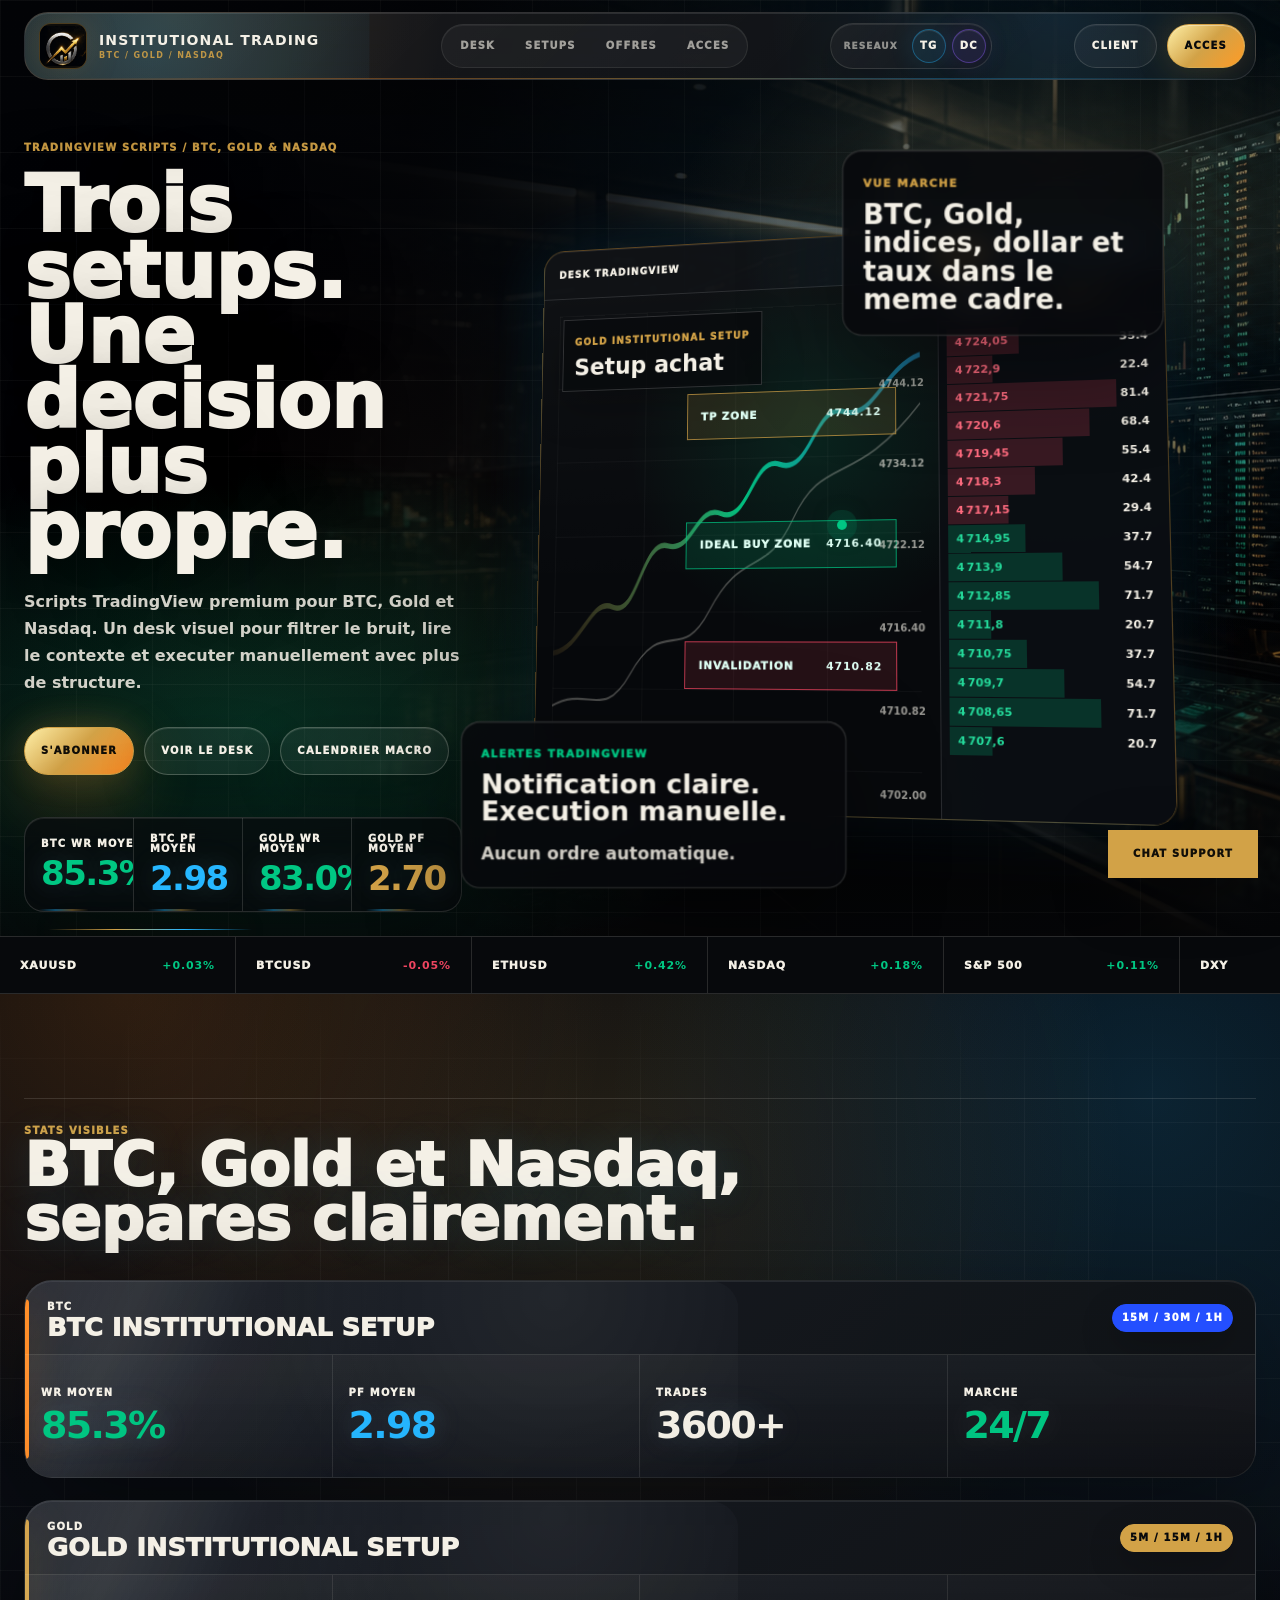
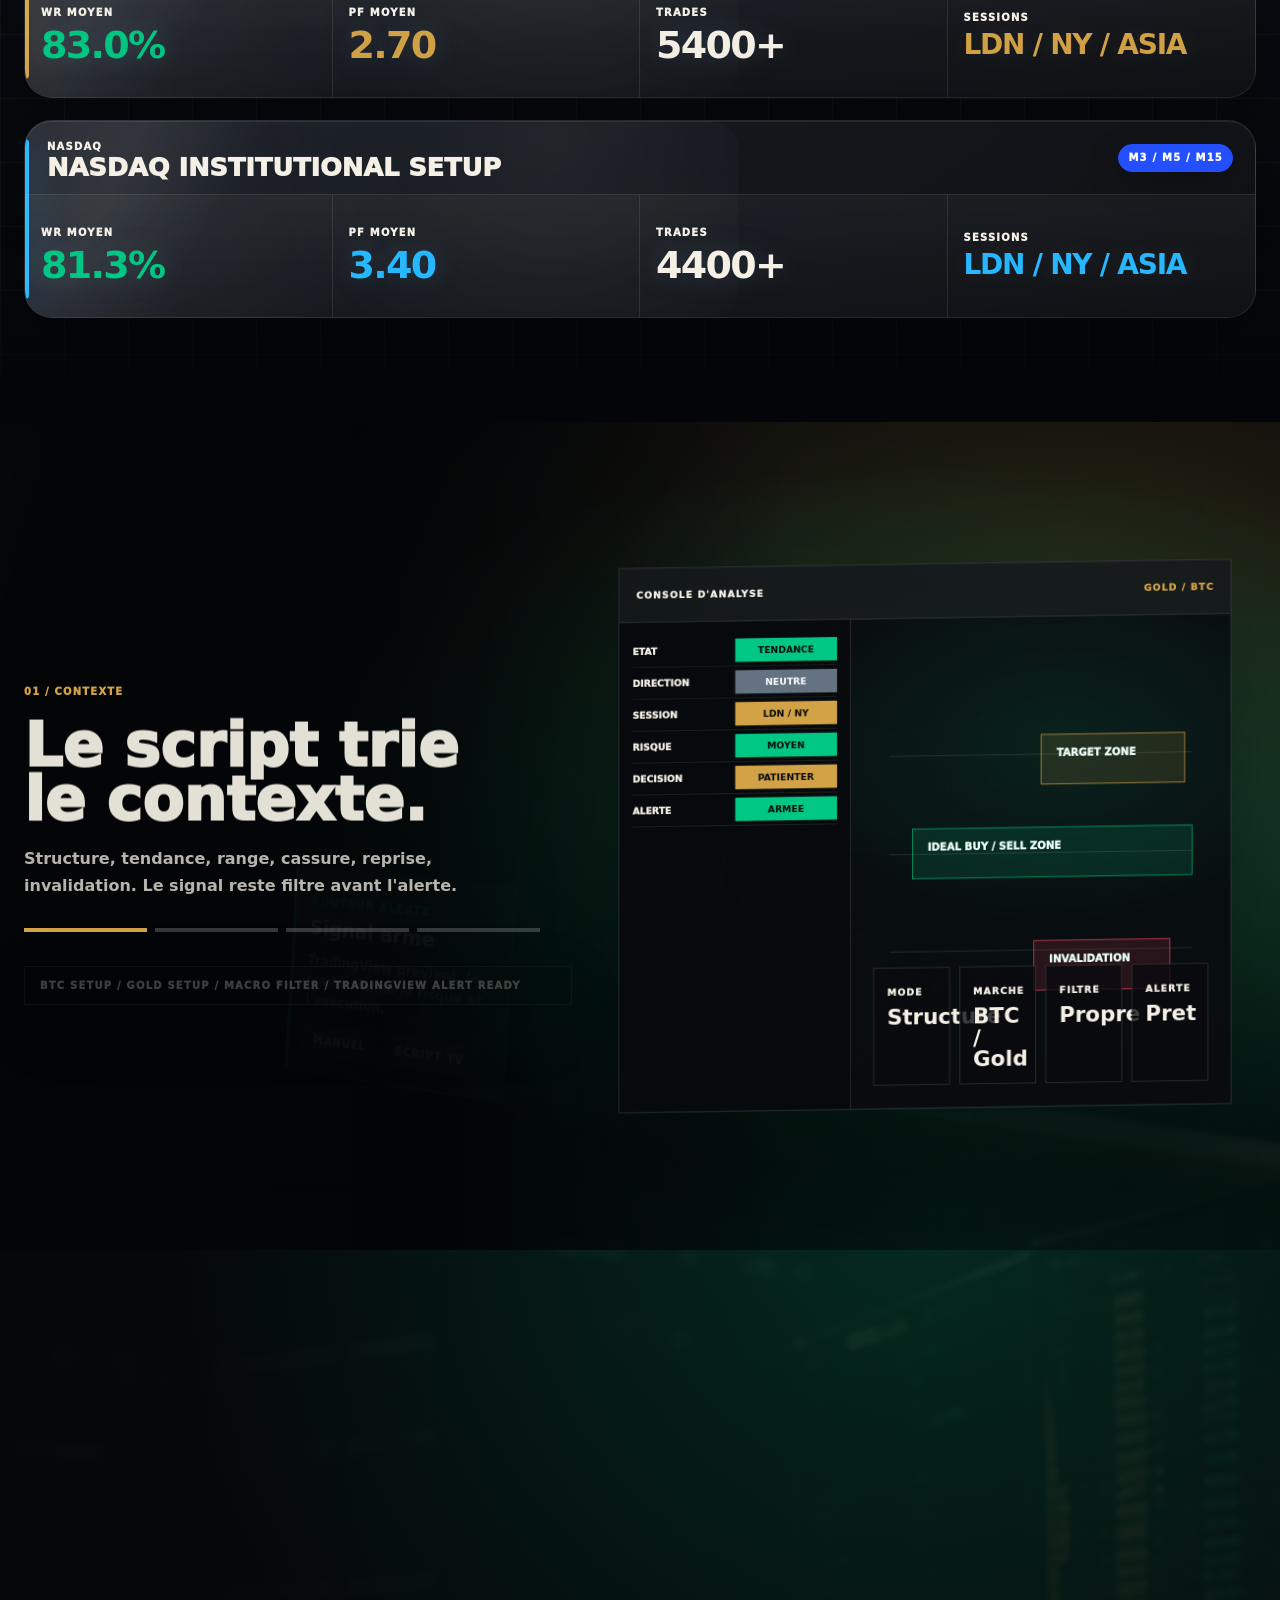
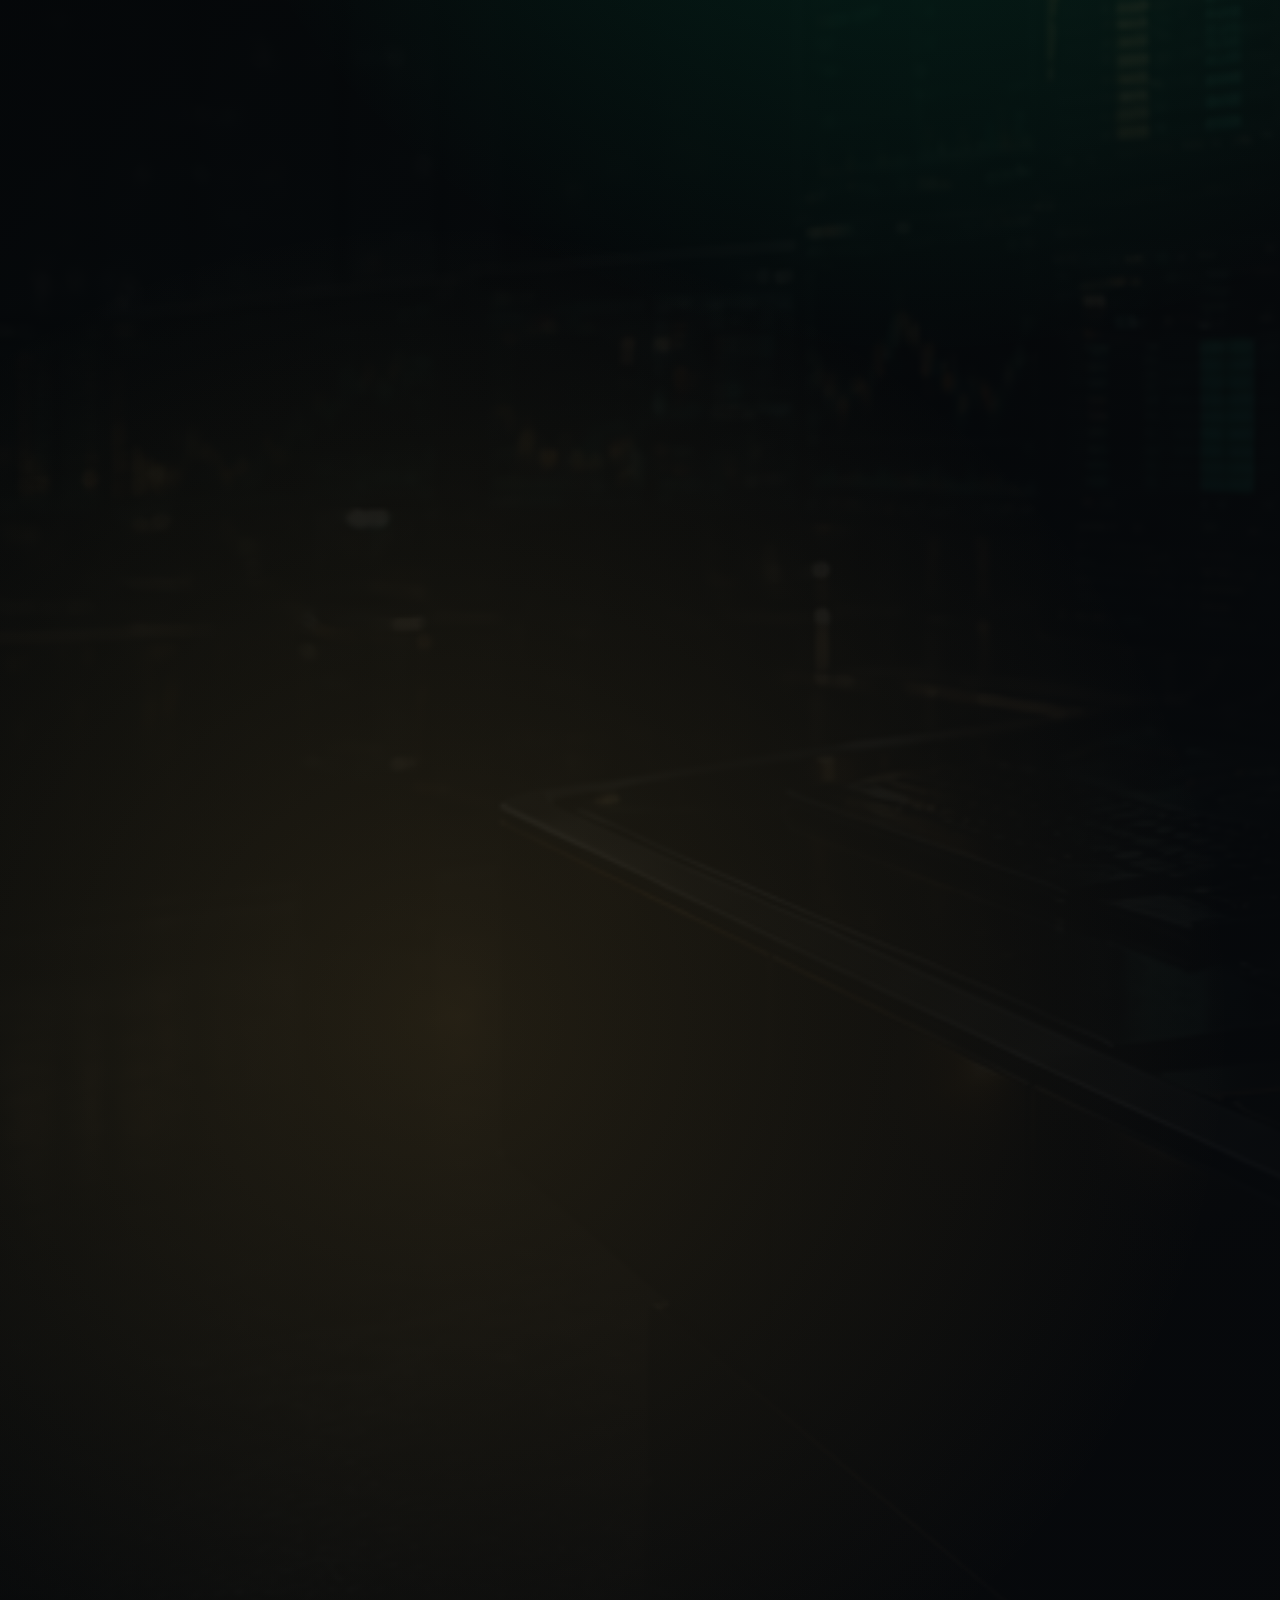
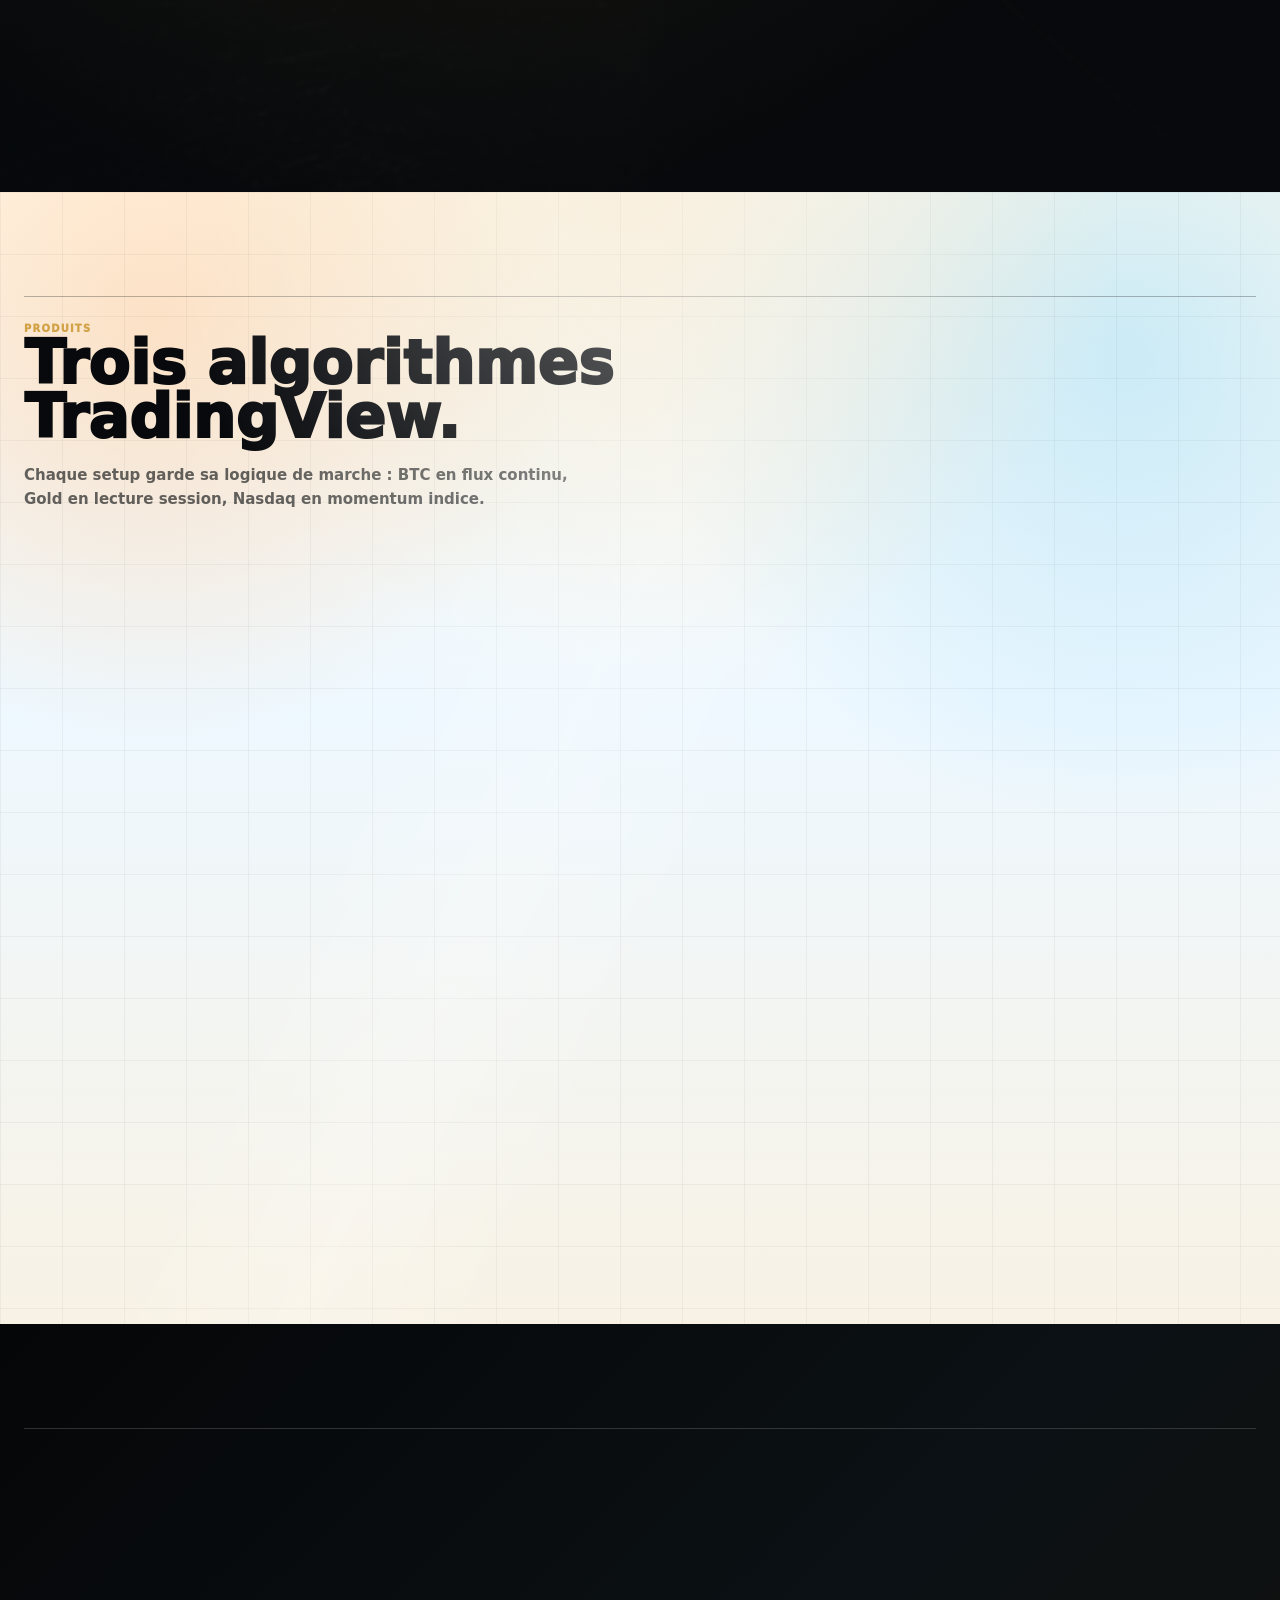
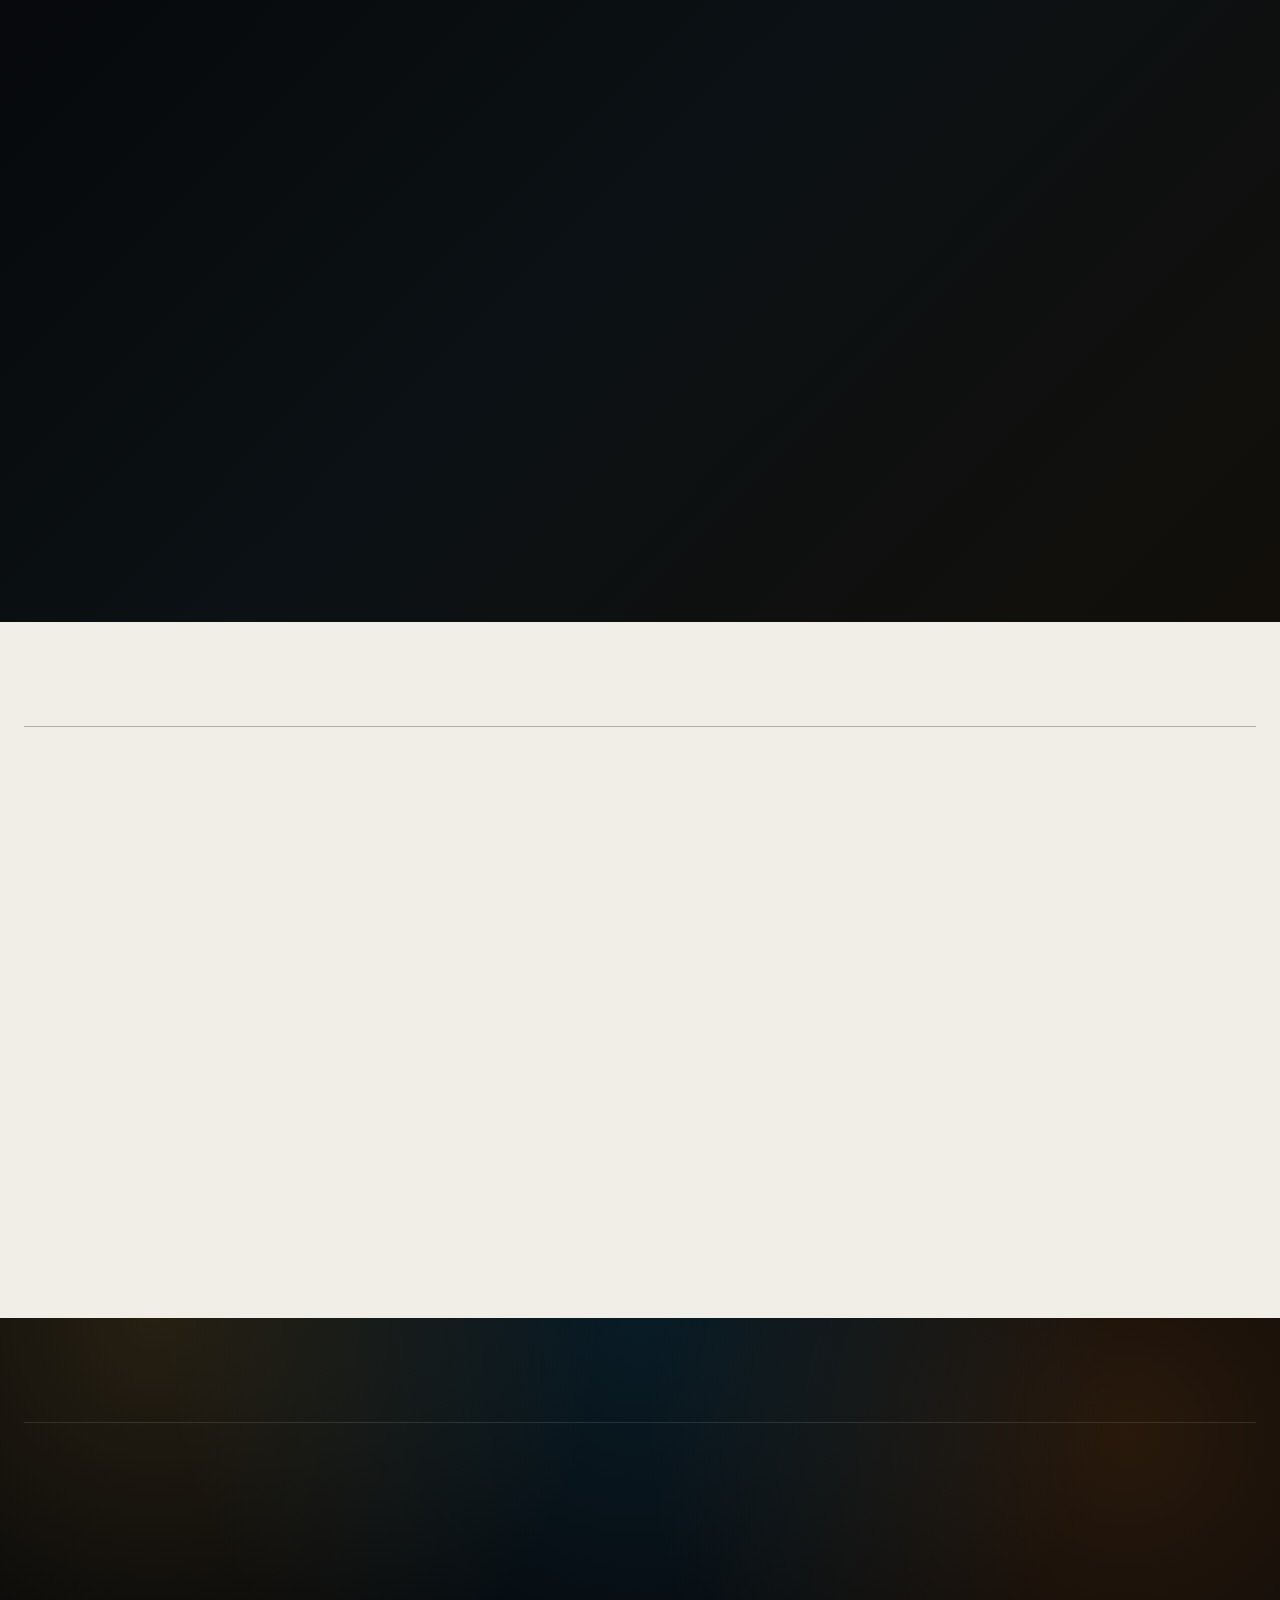
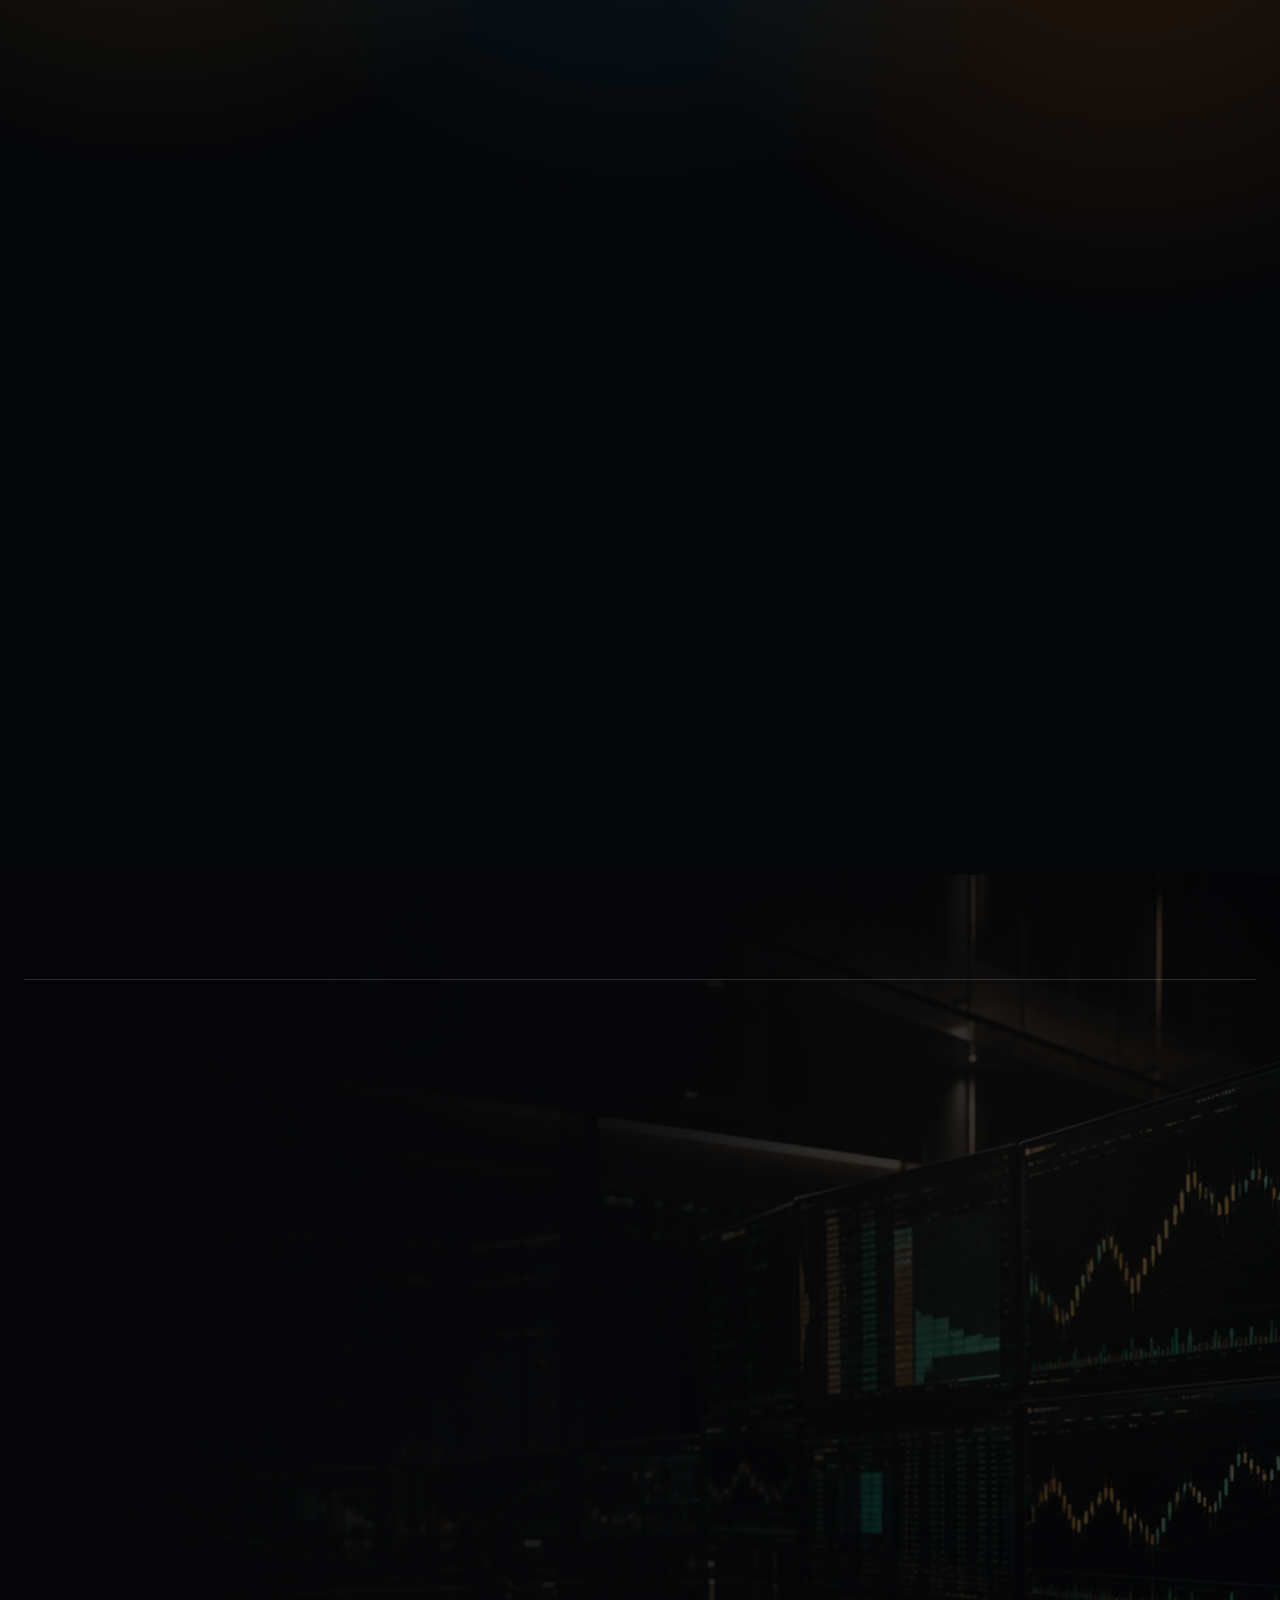
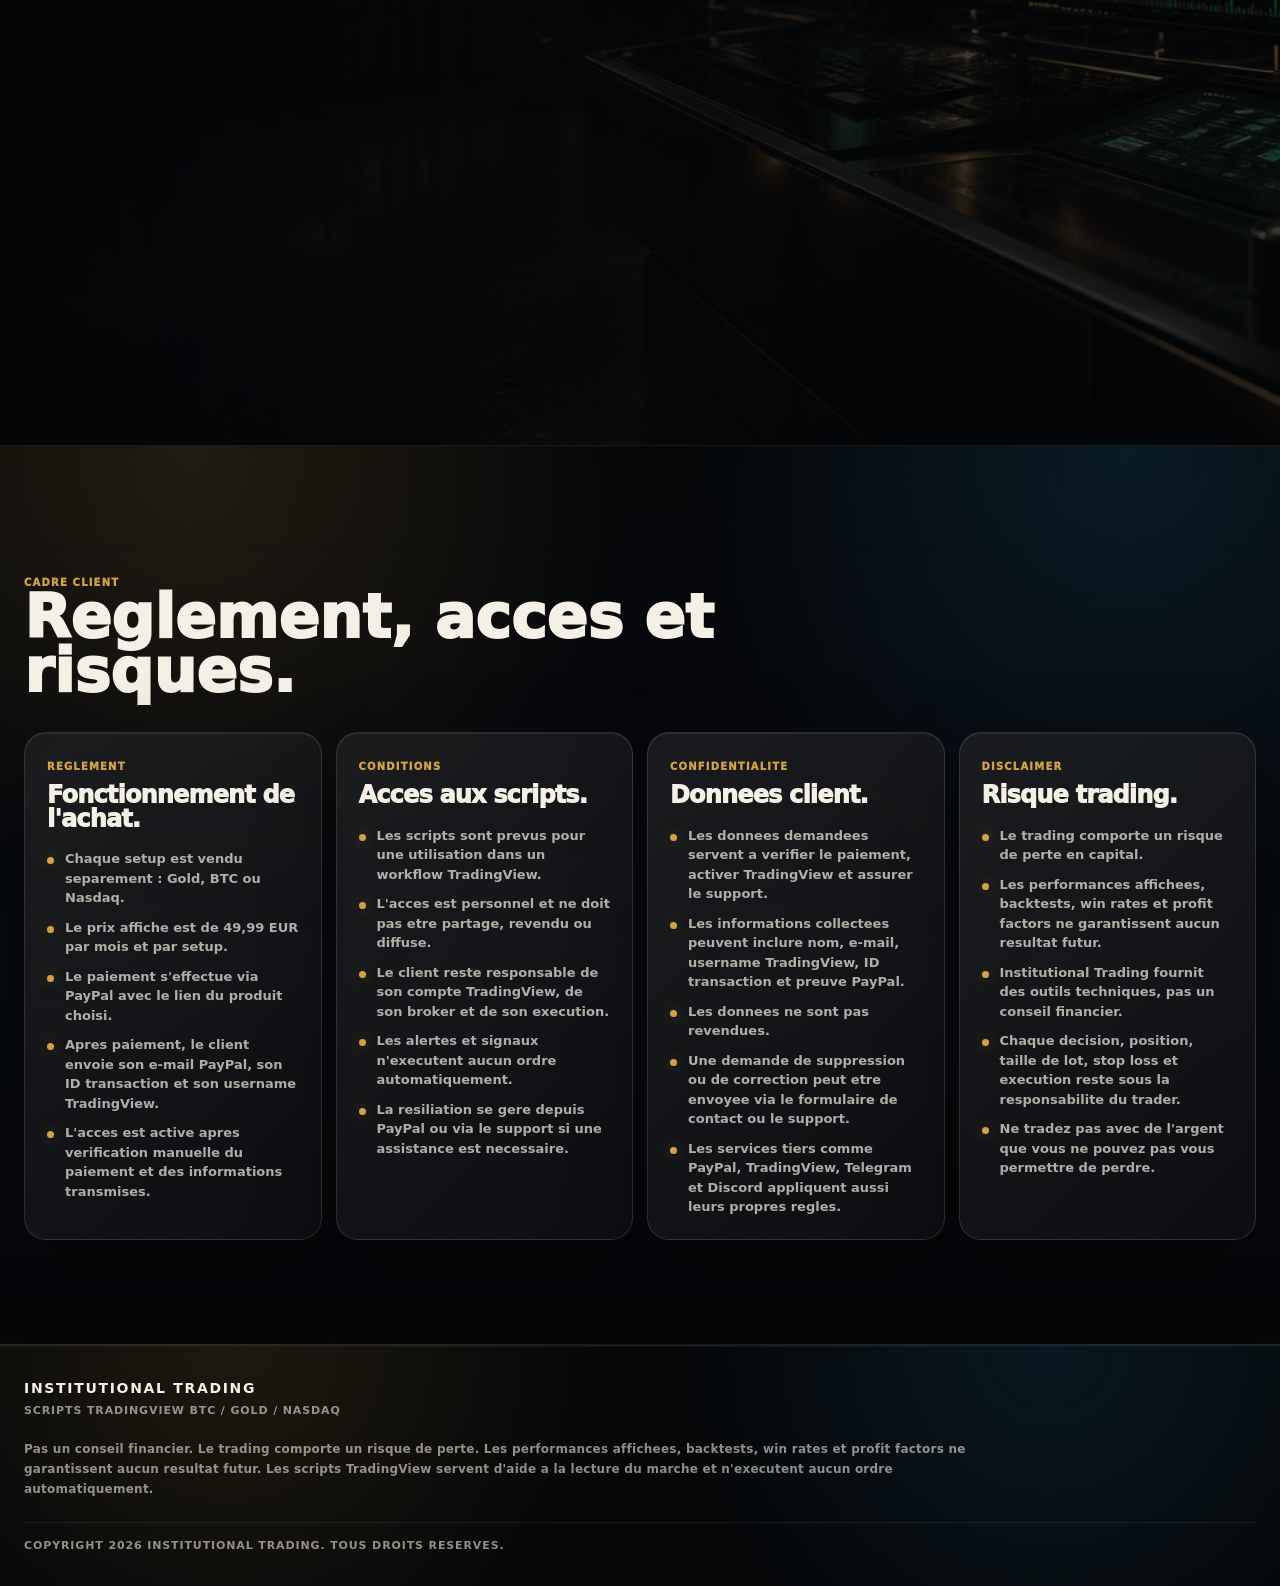
==== commit 27483506: "Add custom PayPal promo builder" ====
--- a/DEPLOY_INSTITUTIONAL_TRADING_READY/index.html
+++ b/DEPLOY_INSTITUTIONAL_TRADING_READY/index.html
@@ -507,24 +507,27 @@
     .flash-bar {
       position: fixed;
       left: 50%;
-      top: 86px;
+      top: 90px;
       z-index: 98;
-      width: min(1120px, calc(100% - 32px));
+      width: min(1220px, calc(100% - 28px));
       transform: translateX(-50%);
       display: none;
       grid-template-columns: minmax(0, 1fr) auto auto;
       align-items: center;
-      gap: 16px;
-      padding: 12px;
-      border: 1px solid rgba(210,162,71,.42);
-      border-radius: 22px;
-      background:
-        radial-gradient(circle at 18% 0, rgba(255,138,33,.18), transparent 24rem),
-        radial-gradient(circle at 82% 0, rgba(38,183,255,.16), transparent 24rem),
-        linear-gradient(135deg, rgba(255,255,255,.10), rgba(255,255,255,.03)),
-        rgba(8,10,13,.94);
+      gap: 18px;
+      padding: 16px;
+      border: 1px solid rgba(210,162,71,.58);
+      border-radius: 28px;
+      background:
+        linear-gradient(rgba(244,240,230,.055) 1px, transparent 1px),
+        linear-gradient(90deg, rgba(244,240,230,.045) 1px, transparent 1px),
+        radial-gradient(circle at 15% 0, rgba(255,138,33,.26), transparent 25rem),
+        radial-gradient(circle at 82% 0, rgba(38,183,255,.21), transparent 25rem),
+        linear-gradient(135deg, rgba(255,255,255,.14), rgba(255,255,255,.035)),
+        rgba(6,8,12,.96);
+      background-size: 38px 38px, 38px 38px, auto, auto, auto, auto;
       color: var(--paper);
-      box-shadow: 0 24px 70px rgba(0,0,0,.32);
+      box-shadow: 0 30px 110px rgba(0,0,0,.48), 0 0 70px rgba(210,162,71,.10), inset 0 1px 0 rgba(255,255,255,.10);
       backdrop-filter: blur(18px);
       overflow: hidden;
     }
@@ -548,27 +551,52 @@
       min-width: 0;
     }
 
-    .flash-bar strong { font-size: 14px; color: var(--gold); }
-    .flash-bar span { color: rgba(244,240,230,.72); font-size: 12px; font-weight: 820; }
+    .flash-content::before {
+      content: "OFFRE LIVE";
+      width: fit-content;
+      padding: 6px 9px;
+      border: 1px solid rgba(210,162,71,.42);
+      border-radius: 999px;
+      color: #07090c;
+      background: linear-gradient(135deg, #fff0a6, var(--gold), var(--btc));
+      font-size: 9px;
+      font-weight: 950;
+      letter-spacing: .12em;
+    }
+
+    .flash-bar strong {
+      font-size: clamp(20px, 2vw, 32px);
+      line-height: .95;
+      color: var(--paper);
+      letter-spacing: -.02em;
+    }
+
+    .flash-bar span { color: rgba(244,240,230,.76); font-size: 13px; font-weight: 820; }
     .flash-countdown {
       position: relative;
       z-index: 1;
-      min-height: 38px;
+      min-height: 58px;
       display: inline-flex;
       align-items: center;
       justify-content: center;
-      padding: 0 14px;
-      border: 1px solid rgba(244,240,230,.16);
+      padding: 0 18px;
+      border: 1px solid rgba(210,162,71,.36);
       border-radius: 999px;
       color: var(--paper);
-      background: rgba(0,0,0,.22);
-      font-size: 11px;
+      background: rgba(0,0,0,.30);
+      font-size: 14px;
       font-weight: 950;
       letter-spacing: .08em;
       text-transform: uppercase;
       white-space: nowrap;
-    }
-    .flash-bar .btn { min-height: 34px; padding: 0 12px; }
+      box-shadow: inset 0 1px 0 rgba(255,255,255,.08);
+    }
+    .flash-bar .btn {
+      min-height: 58px;
+      padding: 0 20px;
+      box-shadow: 0 20px 56px rgba(210,162,71,.22);
+      white-space: nowrap;
+    }
 
     .btn {
       min-height: 43px;
@@ -6789,7 +6817,15 @@
       document.getElementById("flashCopy").textContent = flash.copy || "";
       const cta = document.getElementById("flashCta");
       cta.textContent = flash.cta || "Voir l'offre";
-      cta.href = flash.url || "#offers";
+      const ctaUrl = flash.url || "#offers";
+      cta.href = ctaUrl;
+      if (/^https?:\/\//i.test(ctaUrl)) {
+        cta.target = "_blank";
+        cta.rel = "noopener";
+      } else {
+        cta.removeAttribute("target");
+        cta.removeAttribute("rel");
+      }
       const updateCountdown = () => {
         if (!countdown) return;
         if (!endDate || !Number.isFinite(endDate.getTime())) {
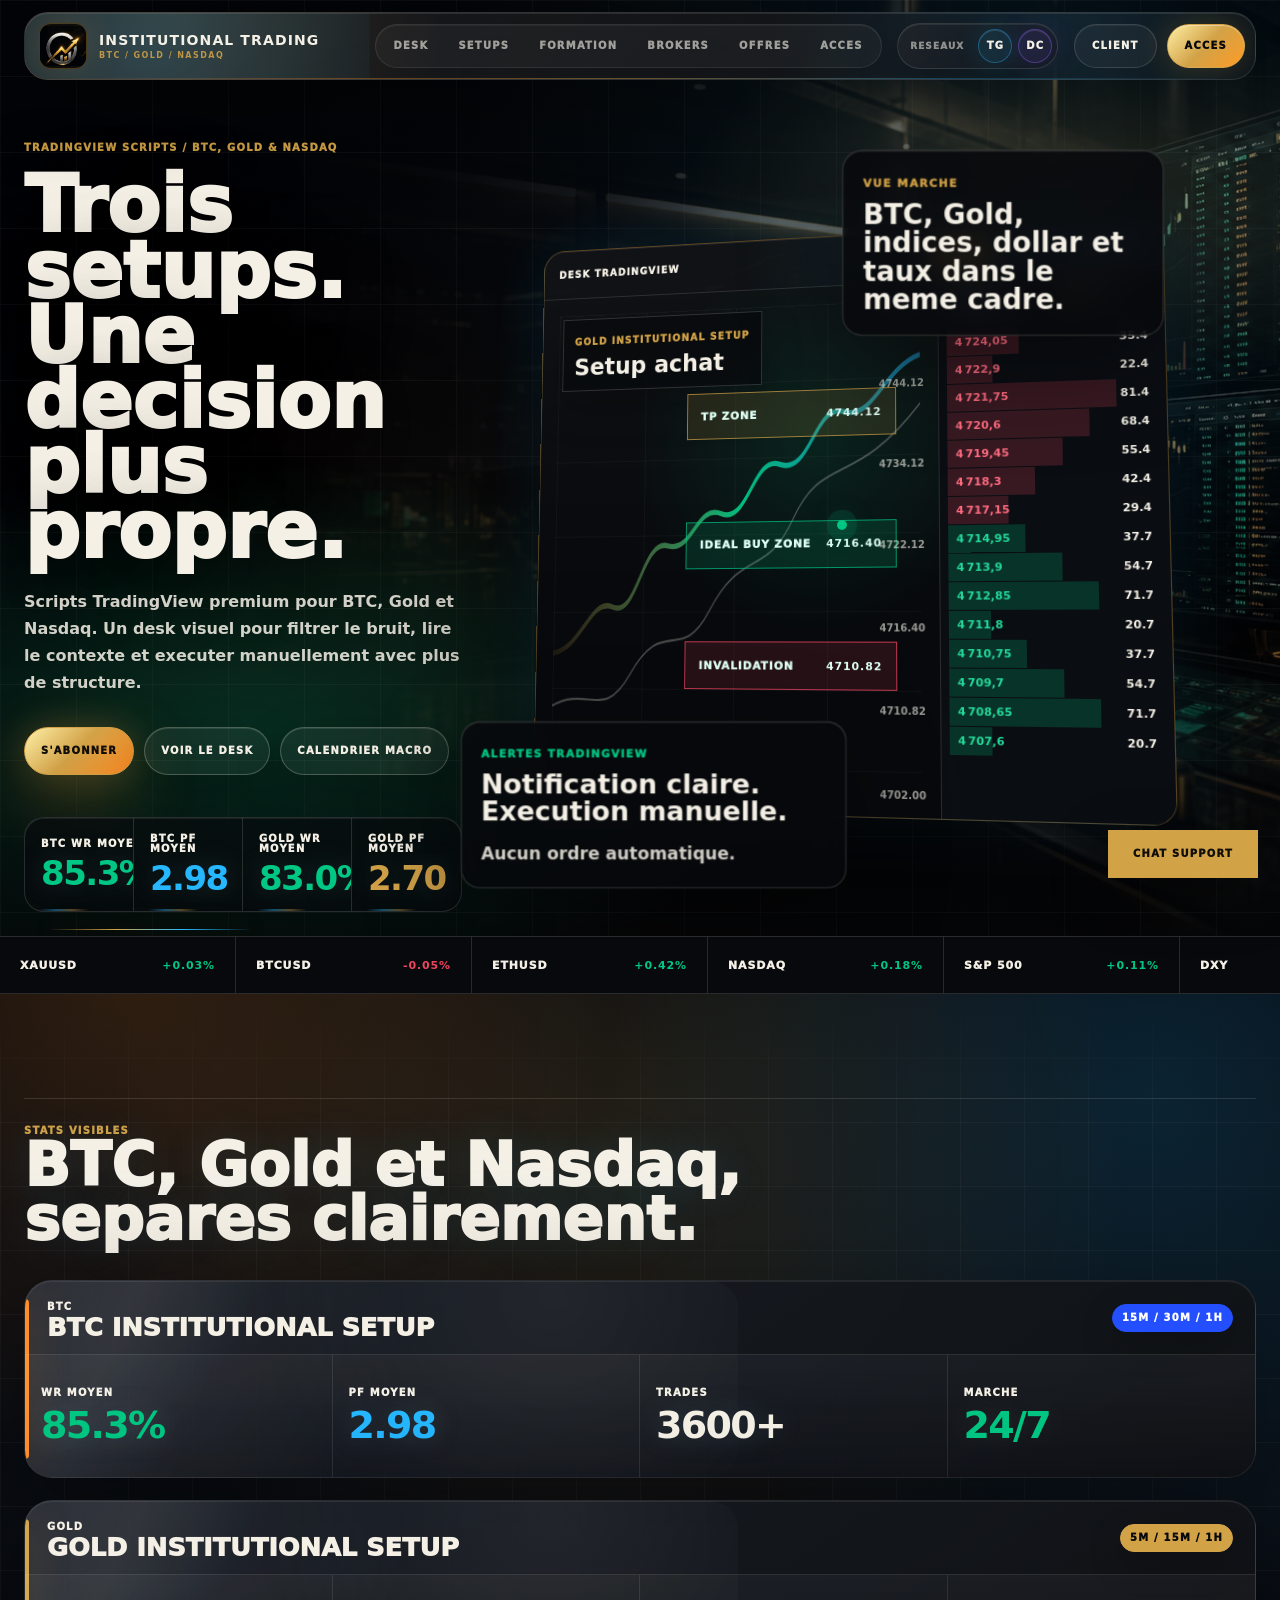
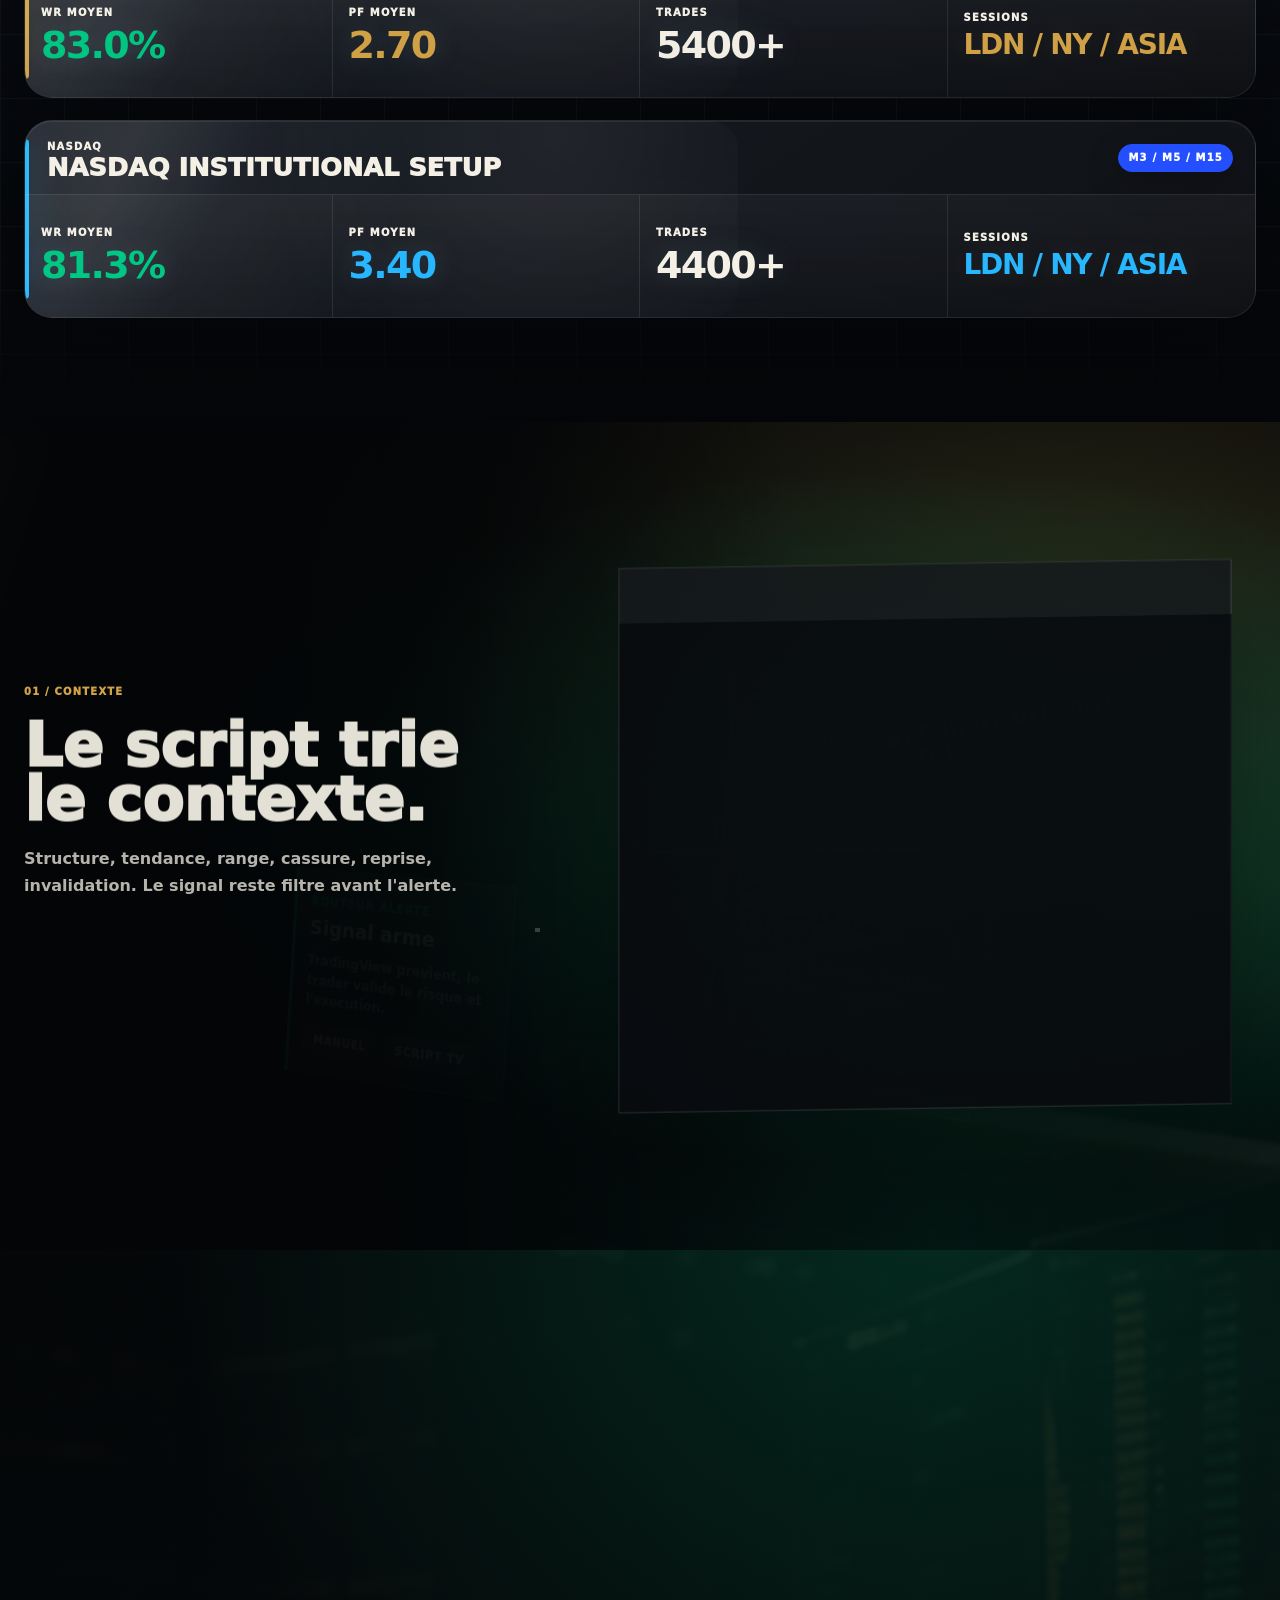
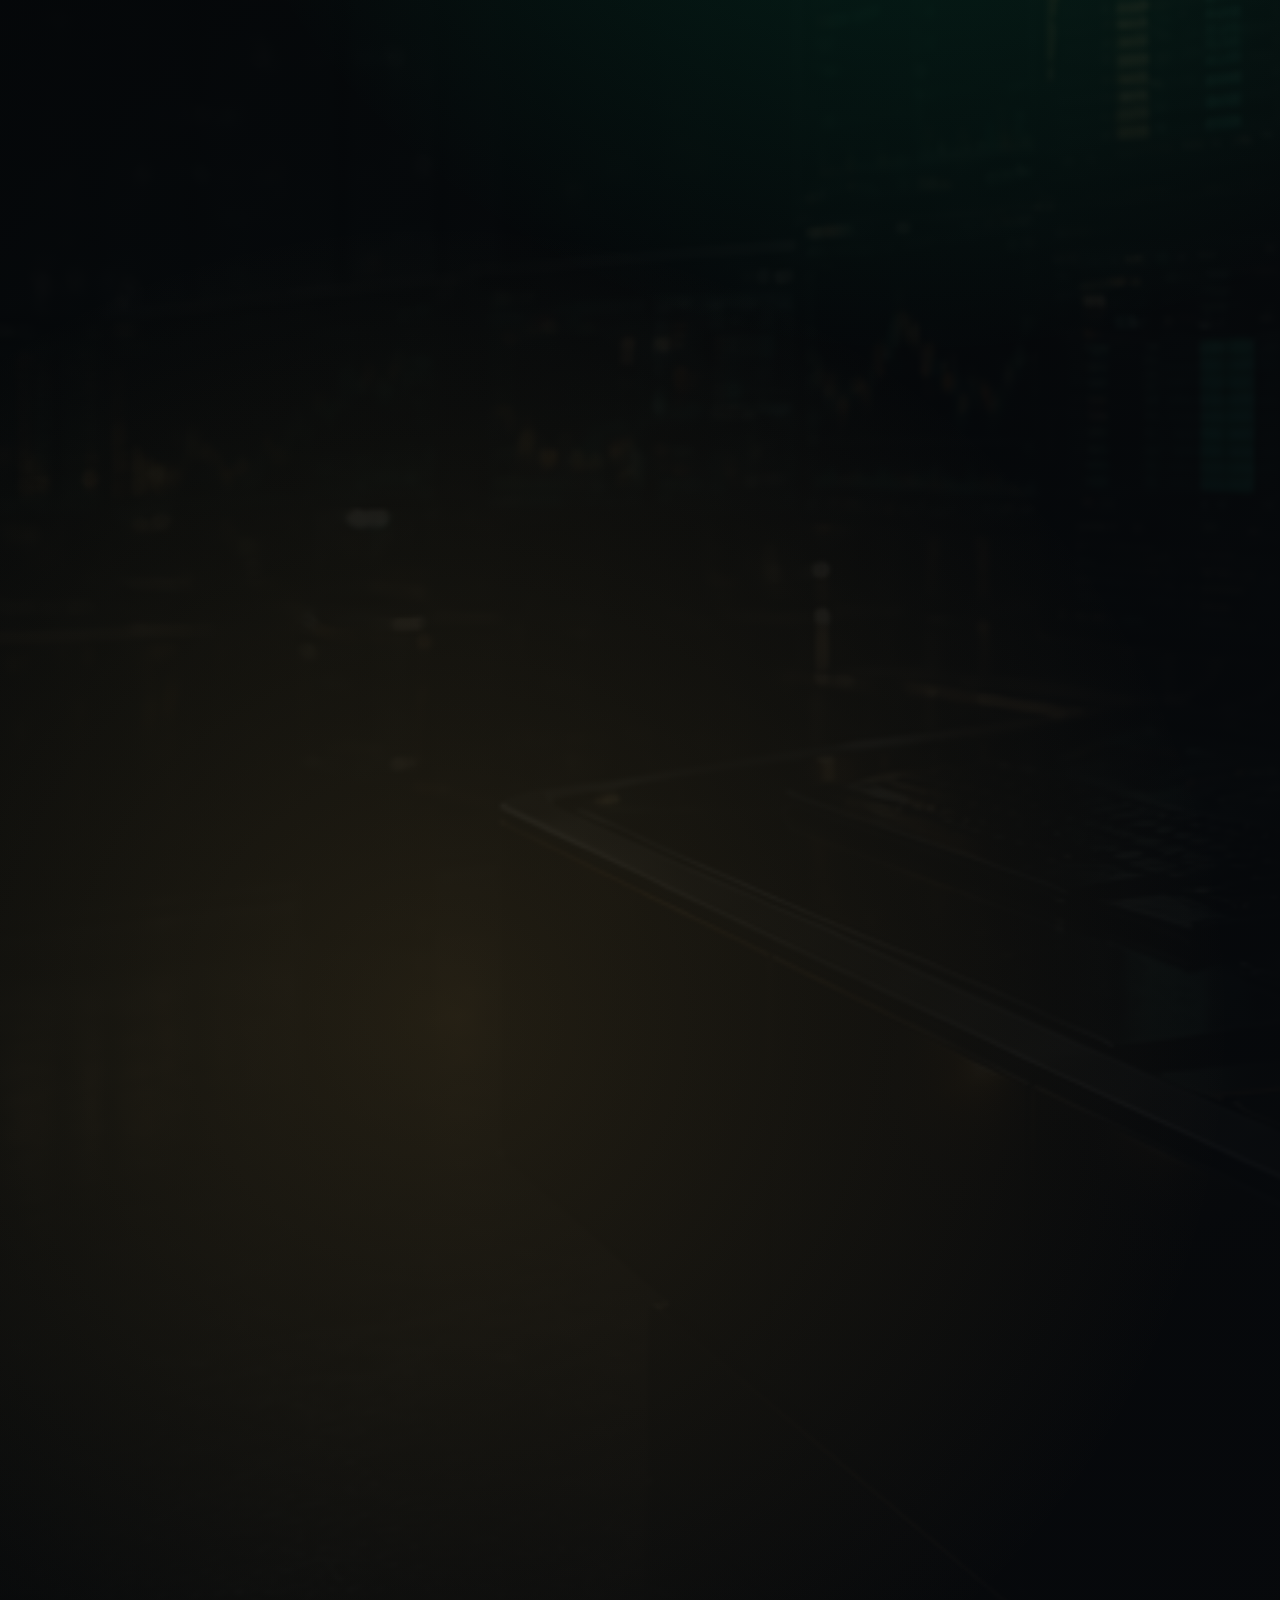
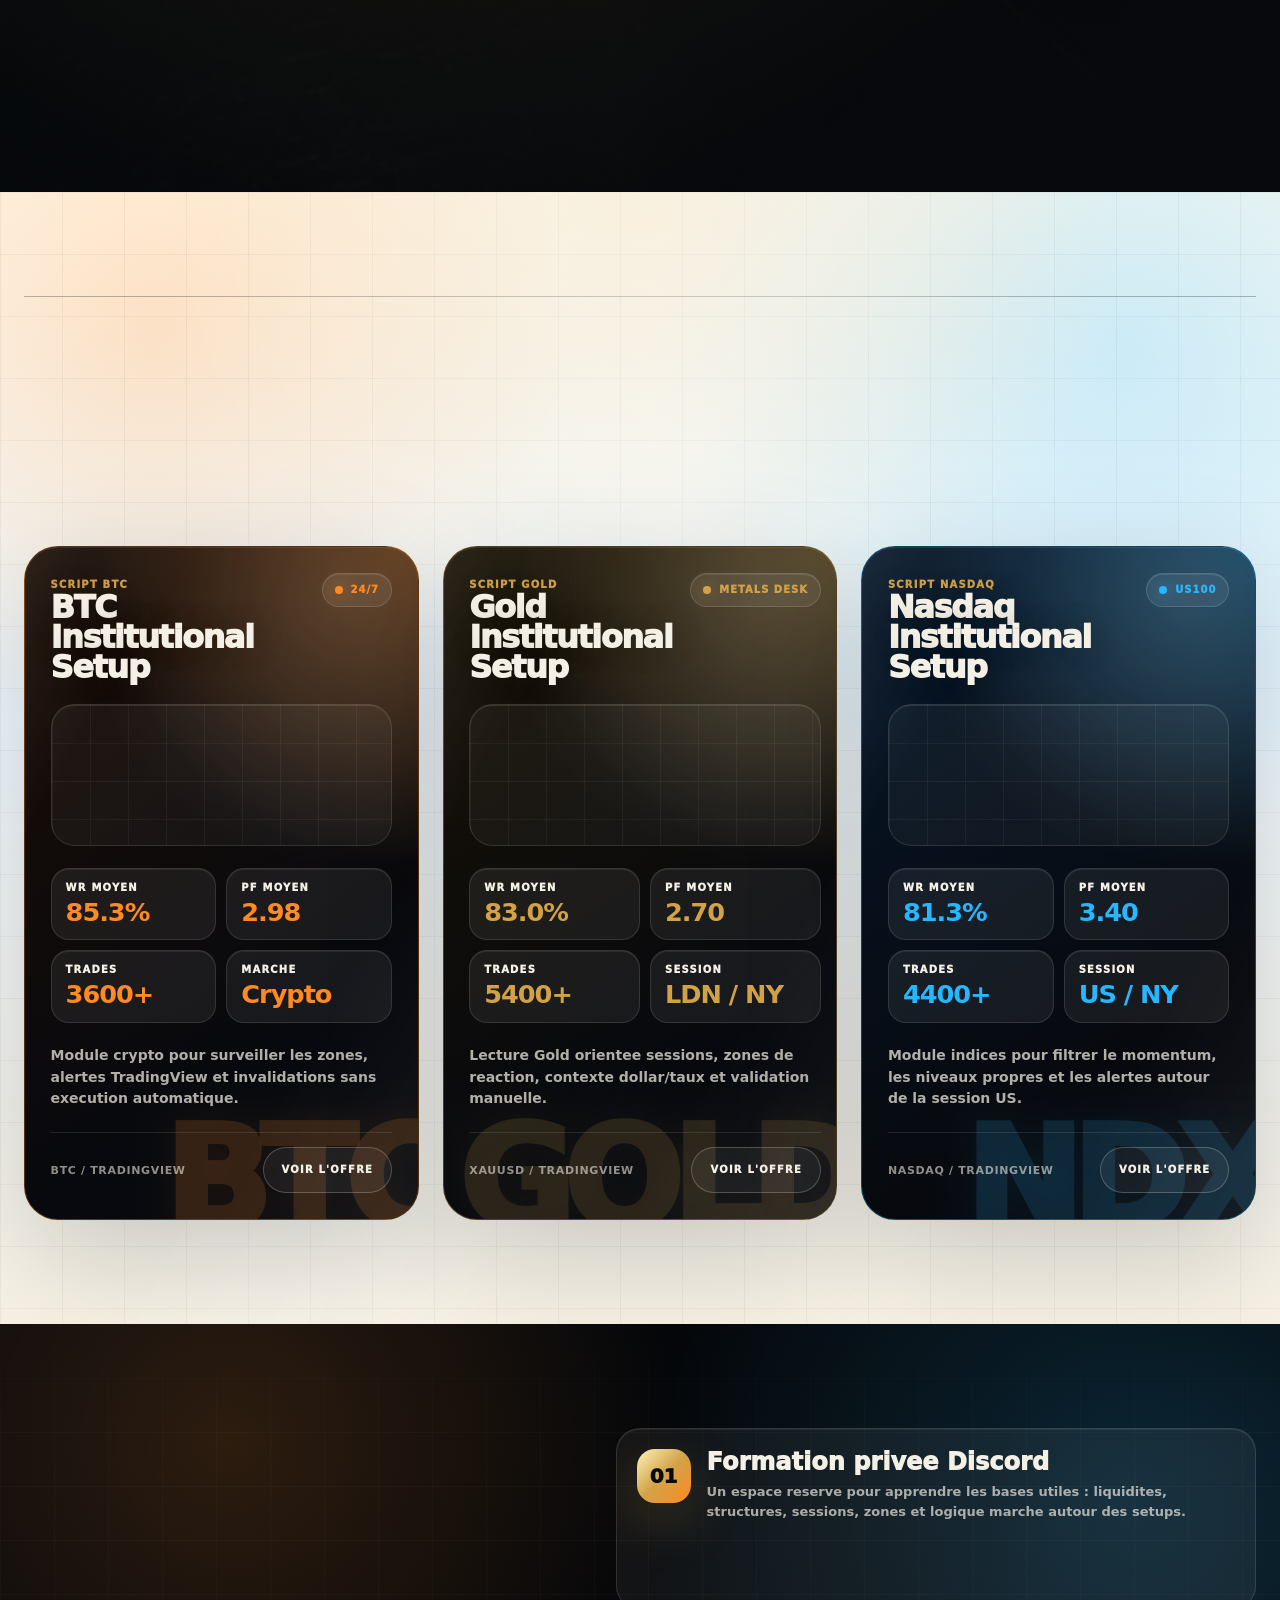
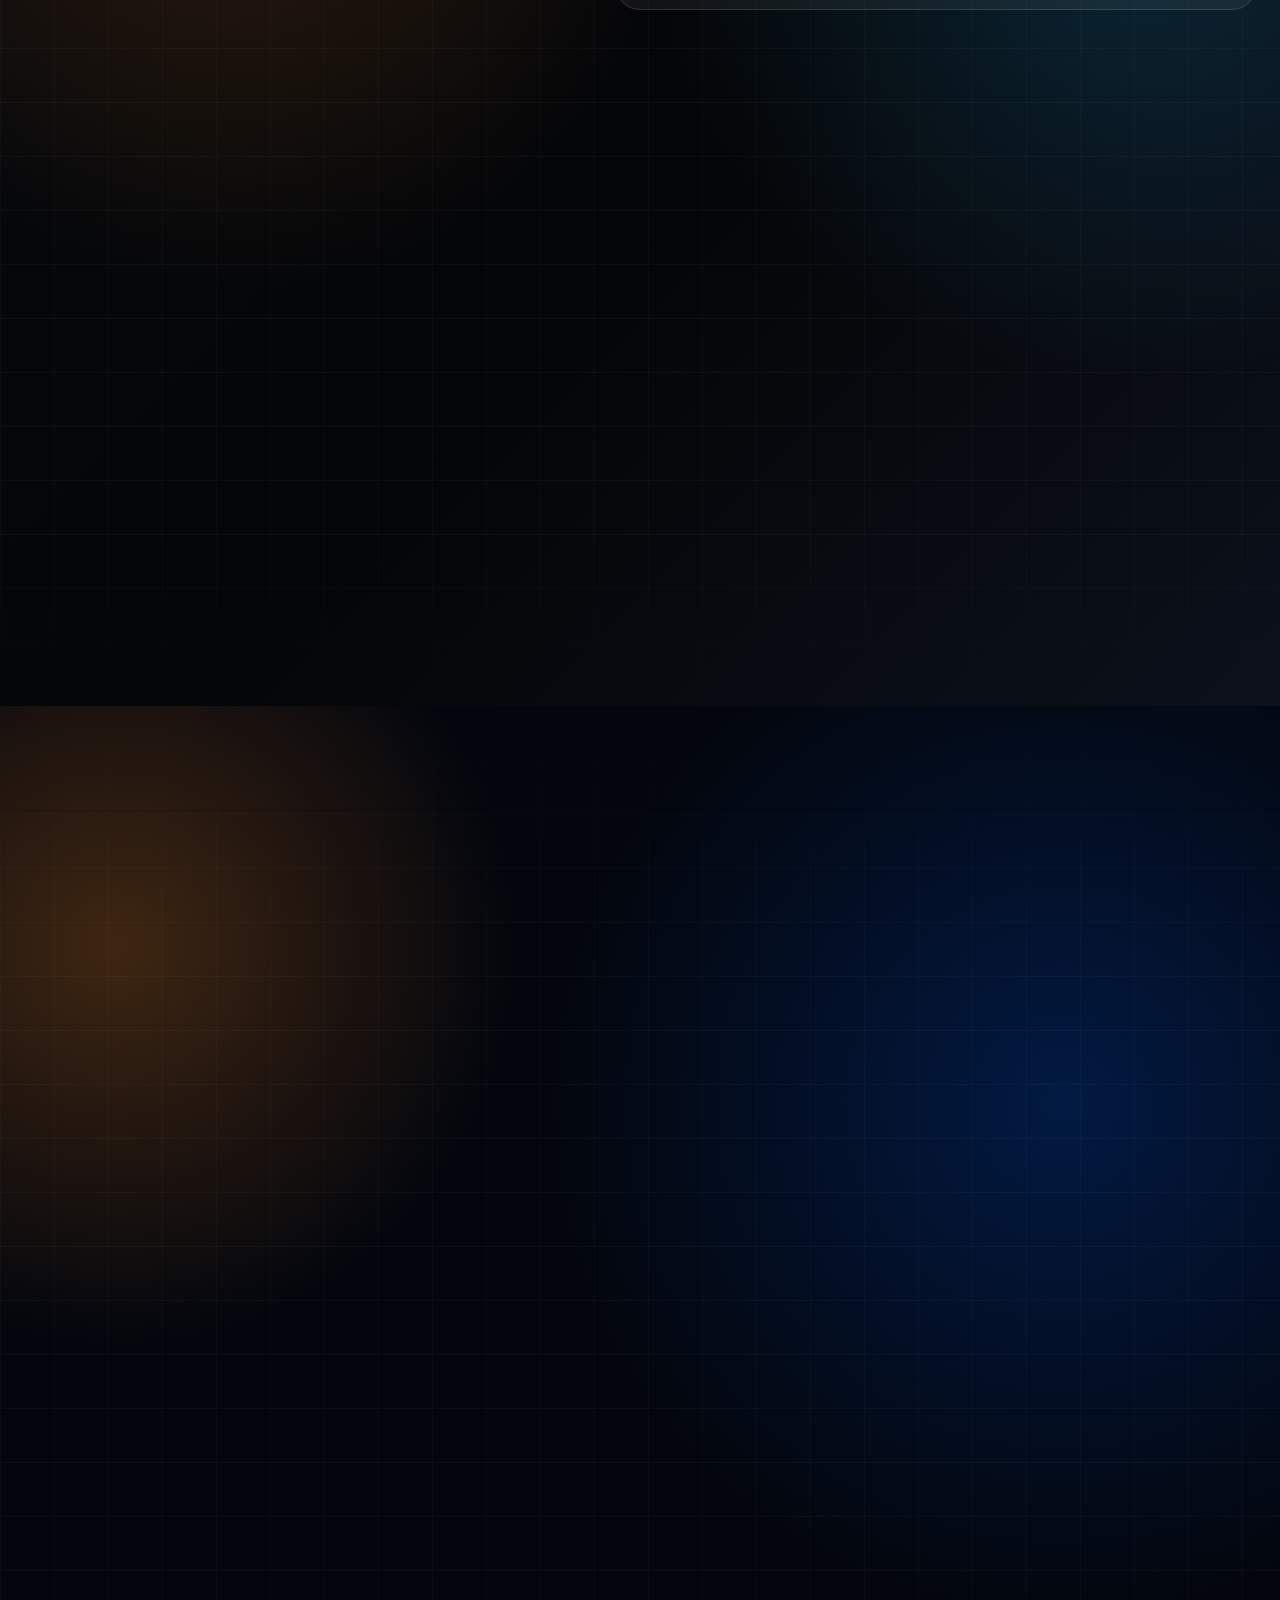
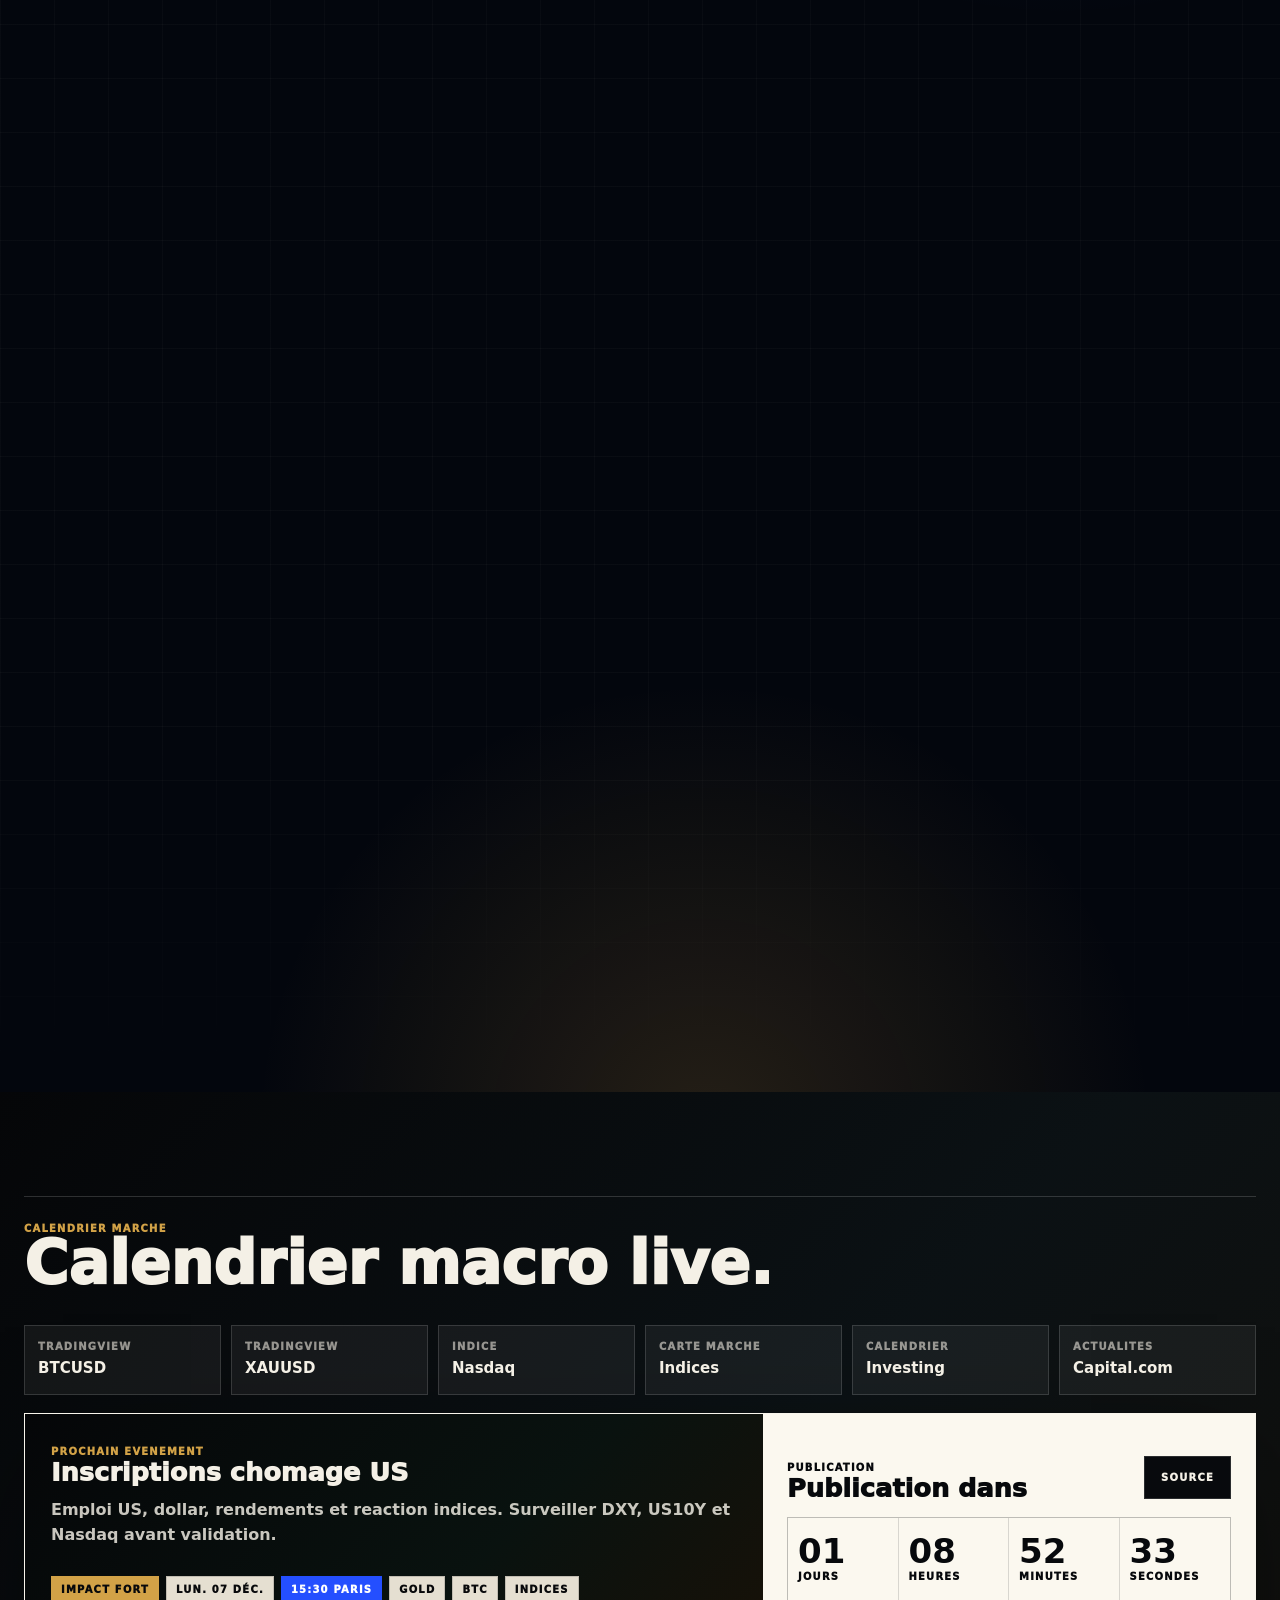
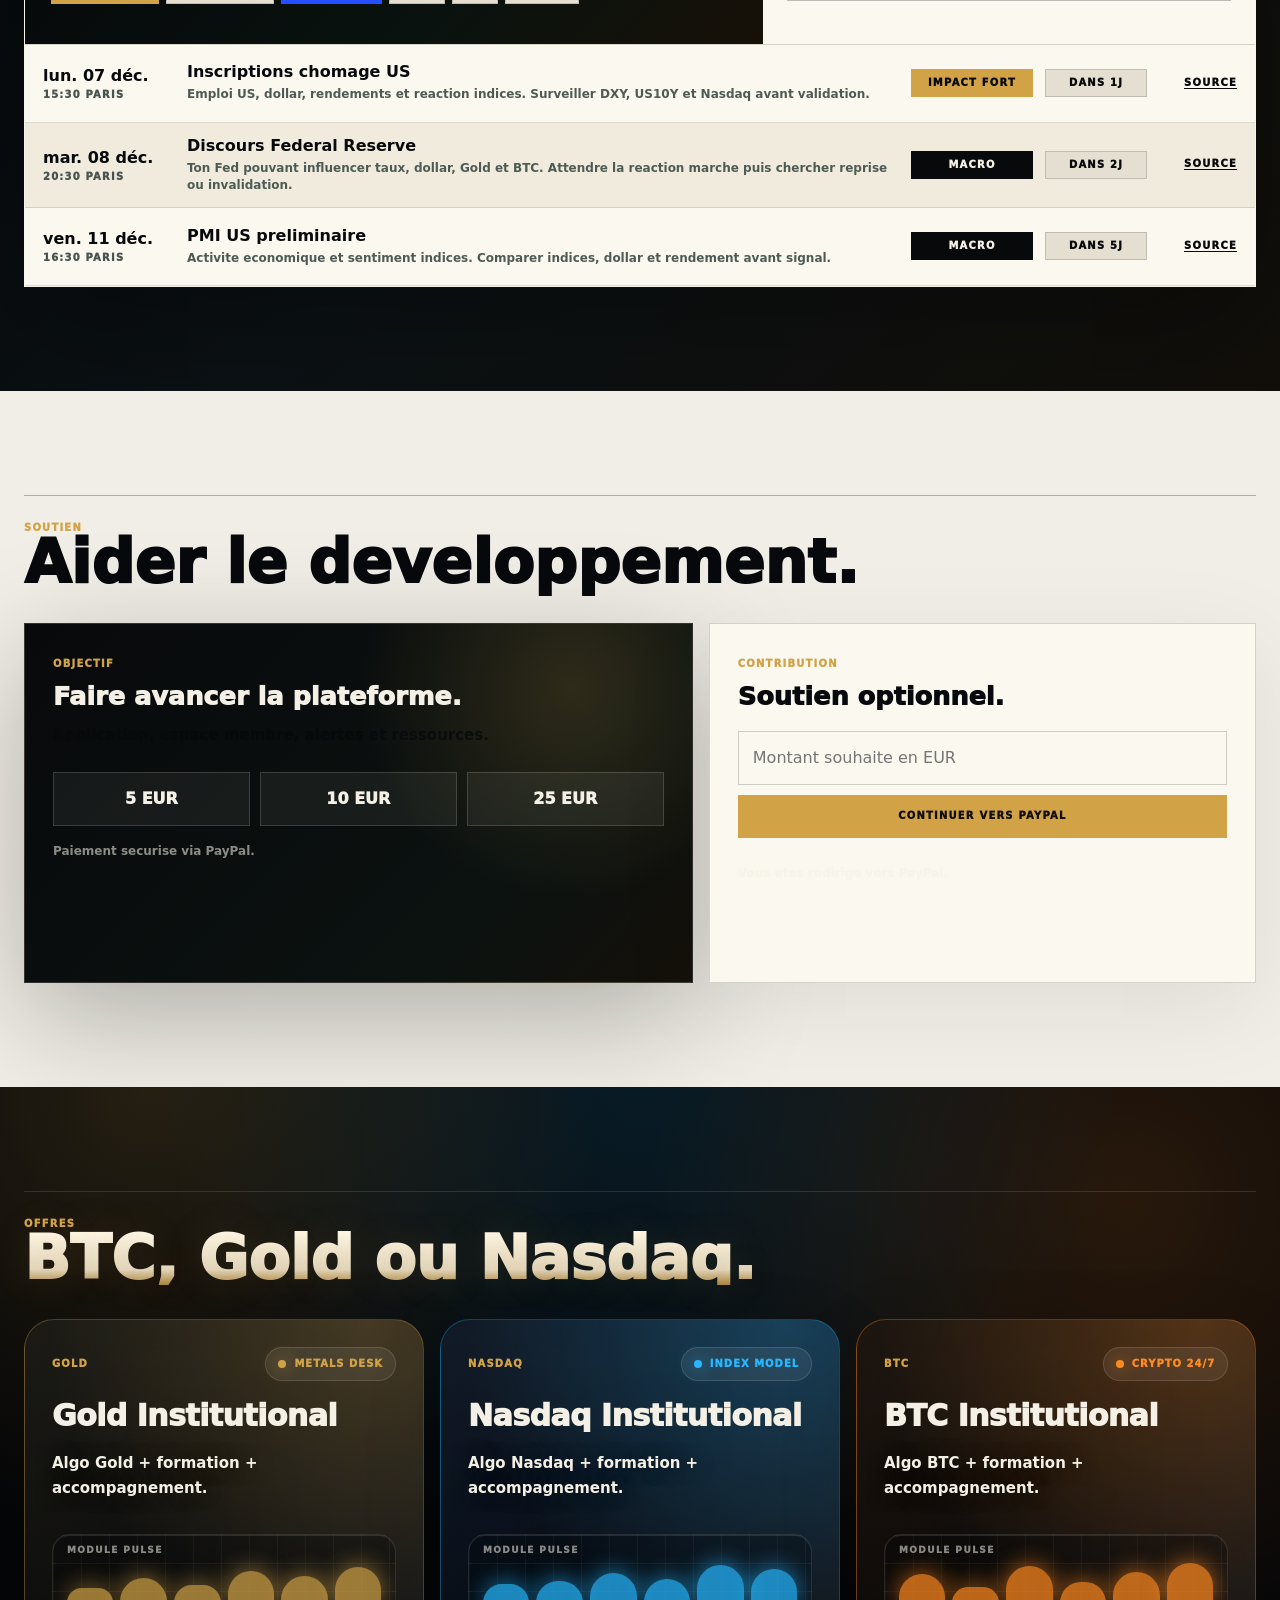
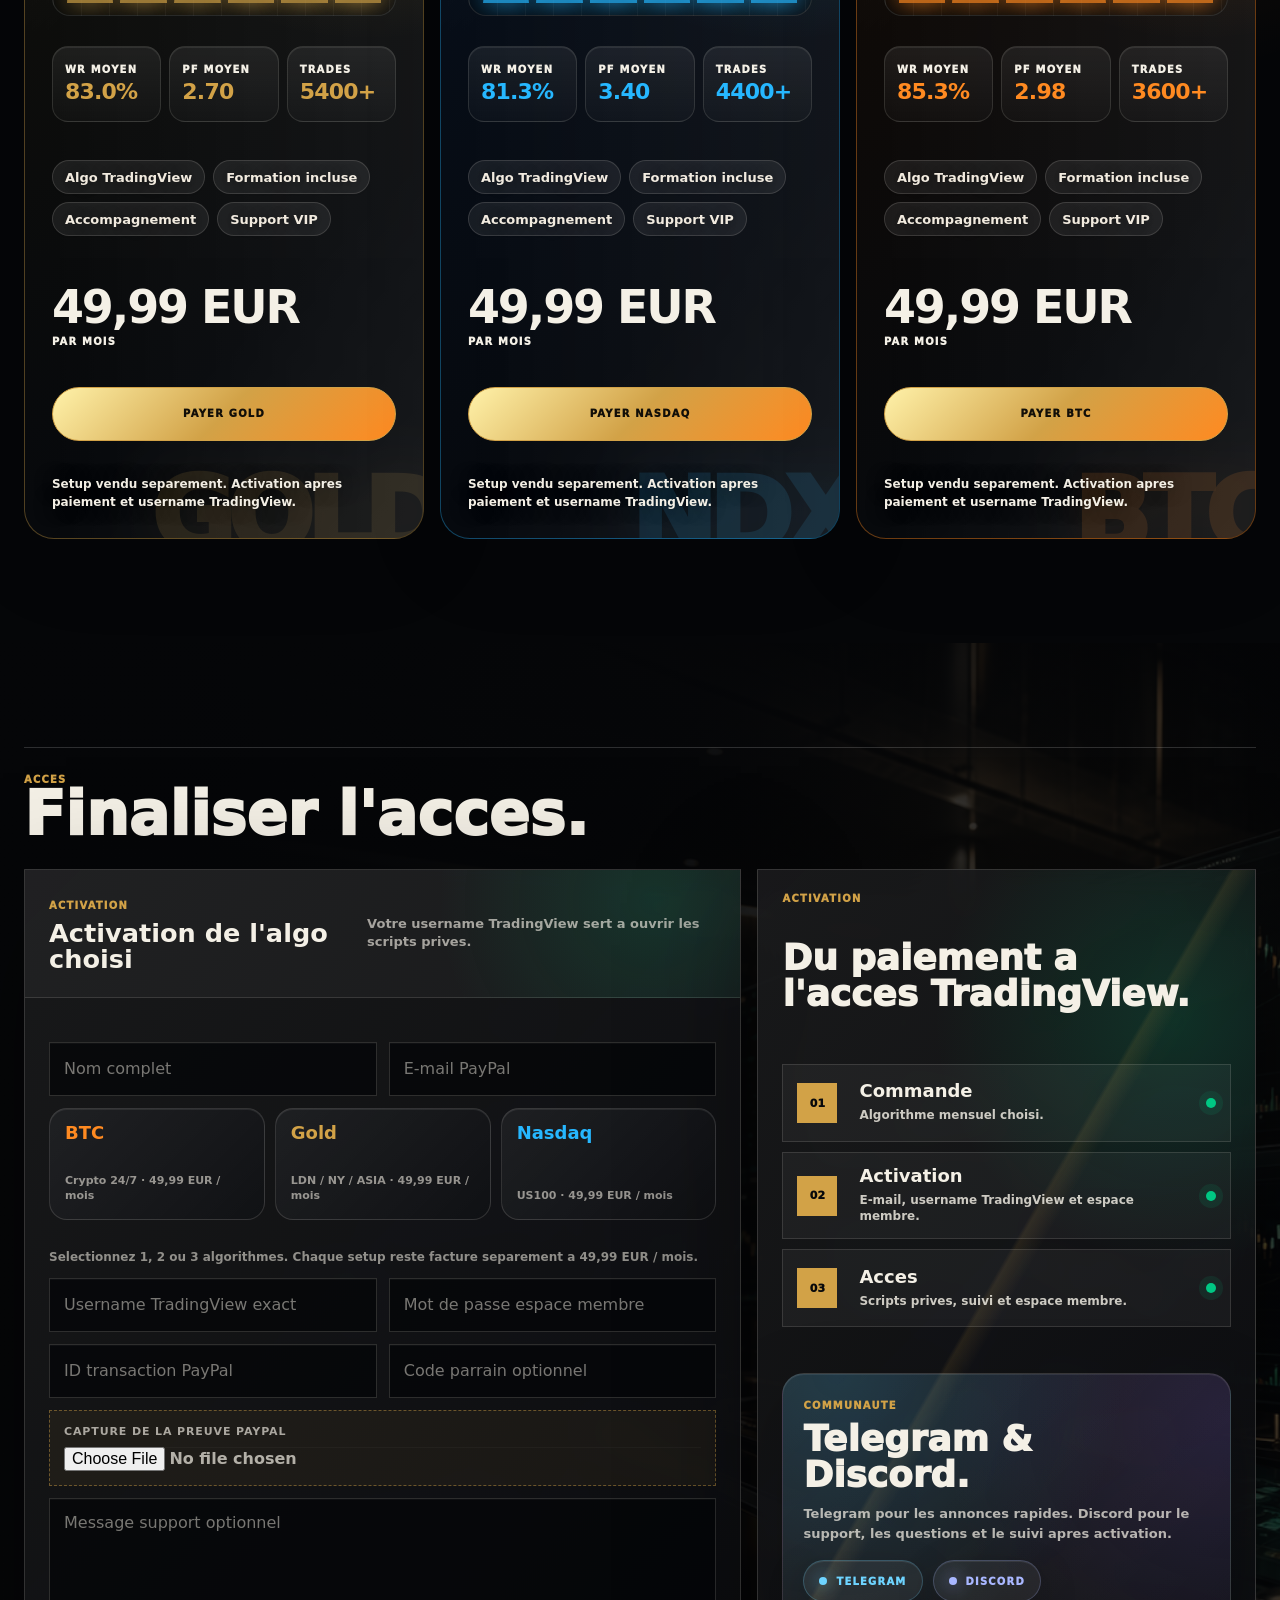
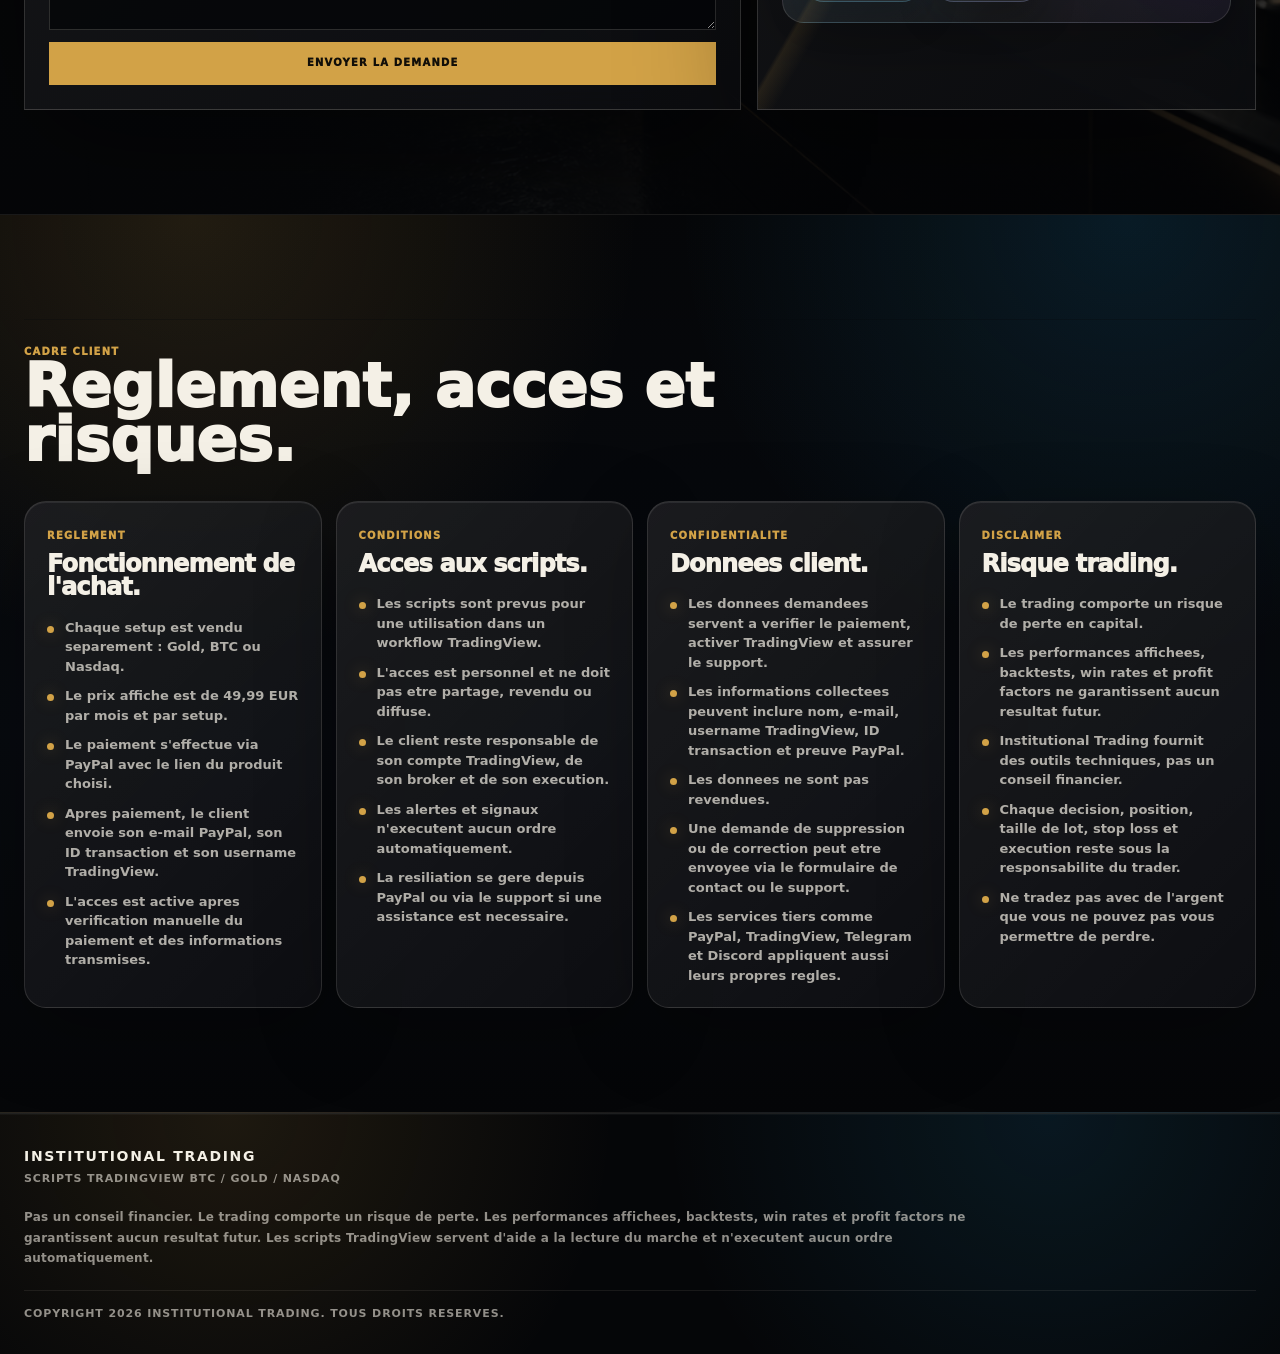
==== commit e29ddfb0: "Add broker and training sections" ====
--- a/DEPLOY_INSTITUTIONAL_TRADING_READY/index.html
+++ b/DEPLOY_INSTITUTIONAL_TRADING_READY/index.html
@@ -4072,6 +4072,483 @@
       font-weight: 950;
     }
 
+    .training-section {
+      position: relative;
+      overflow: hidden;
+      color: var(--paper);
+      background:
+        radial-gradient(circle at 18% 12%, rgba(255,138,33,.16), transparent 28rem),
+        radial-gradient(circle at 88% 18%, rgba(38,183,255,.18), transparent 30rem),
+        linear-gradient(135deg, rgba(5,8,13,.98), rgba(5,6,8,.92) 52%, rgba(12,17,28,.98));
+    }
+
+    .training-section::before,
+    .broker-lab::before {
+      content: "";
+      position: absolute;
+      inset: 0;
+      pointer-events: none;
+      background:
+        linear-gradient(rgba(244,240,230,.045) 1px, transparent 1px),
+        linear-gradient(90deg, rgba(244,240,230,.035) 1px, transparent 1px);
+      background-size: 54px 54px;
+      mask-image: linear-gradient(180deg, transparent, #000 12%, #000 82%, transparent);
+      opacity: .7;
+    }
+
+    .training-layout {
+      position: relative;
+      z-index: 1;
+      display: grid;
+      grid-template-columns: minmax(0, .88fr) minmax(420px, 1fr);
+      gap: 28px;
+      align-items: stretch;
+    }
+
+    .training-manifest {
+      min-height: 560px;
+      padding: clamp(26px, 4vw, 56px);
+      border: 1px solid rgba(244,240,230,.15);
+      border-radius: 34px;
+      background:
+        radial-gradient(circle at 16% 0, rgba(210,162,71,.18), transparent 24rem),
+        linear-gradient(135deg, rgba(255,255,255,.08), rgba(255,255,255,.025)),
+        rgba(5,6,8,.82);
+      box-shadow: 0 44px 130px rgba(0,0,0,.38), inset 0 1px 0 rgba(255,255,255,.1);
+      backdrop-filter: blur(18px);
+    }
+
+    .training-manifest h2 {
+      max-width: 760px;
+      margin-top: 14px;
+      color: var(--paper);
+    }
+
+    .training-manifest .lead {
+      max-width: 620px;
+      margin-top: 24px;
+      color: rgba(244,240,230,.76);
+      font-size: 17px;
+    }
+
+    .training-proof {
+      display: grid;
+      grid-template-columns: repeat(3, minmax(0, 1fr));
+      gap: 10px;
+      margin-top: 34px;
+    }
+
+    .training-proof div,
+    .training-item,
+    .broker-chip,
+    .copy-step {
+      border: 1px solid rgba(244,240,230,.13);
+      background: rgba(255,255,255,.055);
+      box-shadow: inset 0 1px 0 rgba(255,255,255,.08);
+    }
+
+    .training-proof div {
+      min-height: 104px;
+      display: grid;
+      align-content: center;
+      gap: 8px;
+      padding: 16px;
+      border-radius: 20px;
+    }
+
+    .training-proof strong {
+      font-size: 26px;
+      line-height: 1;
+      color: var(--paper);
+    }
+
+    .training-items {
+      display: grid;
+      gap: 12px;
+    }
+
+    .training-item {
+      position: relative;
+      min-height: 128px;
+      display: grid;
+      grid-template-columns: 54px 1fr;
+      gap: 16px;
+      align-items: start;
+      padding: 20px;
+      border-radius: 24px;
+      overflow: hidden;
+      transform: translateZ(0);
+      transition: transform .24s ease, border-color .24s ease, box-shadow .24s ease;
+    }
+
+    .training-item::before {
+      content: "";
+      position: absolute;
+      inset: -1px;
+      background: linear-gradient(120deg, transparent, rgba(255,255,255,.12), transparent);
+      transform: translateX(-120%);
+      transition: transform .7s ease;
+      pointer-events: none;
+    }
+
+    .training-item:hover {
+      transform: translateY(-5px);
+      border-color: rgba(210,162,71,.42);
+      box-shadow: 0 28px 80px rgba(0,0,0,.3), 0 0 50px rgba(210,162,71,.08);
+    }
+
+    .training-item:hover::before { transform: translateX(120%); }
+
+    .training-icon {
+      width: 54px;
+      height: 54px;
+      display: grid;
+      place-items: center;
+      border-radius: 18px;
+      color: #08090b;
+      background: linear-gradient(135deg, #fff4b8, var(--gold), #ff8a21);
+      font-size: 20px;
+      font-weight: 950;
+      box-shadow: 0 18px 54px rgba(210,162,71,.22);
+    }
+
+    .training-item h3 {
+      margin: 1px 0 8px;
+      font-size: 24px;
+      color: var(--paper);
+    }
+
+    .training-item p {
+      margin: 0;
+      color: rgba(244,240,230,.68);
+      font-size: 13px;
+      line-height: 1.55;
+      font-weight: 780;
+    }
+
+    .broker-lab {
+      position: relative;
+      overflow: hidden;
+      color: var(--paper);
+      background:
+        radial-gradient(circle at 9% 12%, rgba(255,138,33,.24), transparent 25rem),
+        radial-gradient(circle at 83% 20%, rgba(0,94,255,.22), transparent 32rem),
+        radial-gradient(circle at 55% 102%, rgba(210,162,71,.16), transparent 28rem),
+        #03060d;
+    }
+
+    .broker-lab .section-head h2,
+    .broker-lab .section-head .lead {
+      color: var(--paper);
+    }
+
+    .broker-lab .section-head .lead {
+      color: rgba(244,240,230,.72);
+    }
+
+    .broker-grid {
+      position: relative;
+      z-index: 1;
+      display: grid;
+      grid-template-columns: repeat(2, minmax(0, 1fr));
+      gap: 24px;
+    }
+
+    .broker-card {
+      position: relative;
+      min-height: 720px;
+      display: grid;
+      grid-template-rows: auto 1fr auto;
+      gap: 24px;
+      padding: clamp(22px, 3vw, 38px);
+      border: 1px solid rgba(244,240,230,.14);
+      border-radius: 38px;
+      background:
+        linear-gradient(135deg, rgba(255,255,255,.10), rgba(255,255,255,.025)),
+        rgba(6,8,12,.84);
+      box-shadow: 0 46px 130px rgba(0,0,0,.48), inset 0 1px 0 rgba(255,255,255,.1);
+      overflow: hidden;
+      transform: translateZ(0);
+      transition: transform .24s ease, border-color .24s ease, box-shadow .24s ease;
+    }
+
+    .broker-card:hover {
+      transform: translateY(-8px);
+      box-shadow: 0 58px 150px rgba(0,0,0,.55), 0 0 80px rgba(38,183,255,.12), inset 0 1px 0 rgba(255,255,255,.13);
+    }
+
+    .broker-card::before {
+      content: "";
+      position: absolute;
+      inset: 0;
+      pointer-events: none;
+      background:
+        radial-gradient(circle at 18% 0, var(--broker-a), transparent 22rem),
+        radial-gradient(circle at 88% 18%, var(--broker-b), transparent 22rem),
+        linear-gradient(115deg, transparent 0 44%, rgba(255,255,255,.1) 46%, transparent 49%);
+      opacity: .9;
+    }
+
+    .broker-card::after {
+      content: attr(data-watermark);
+      position: absolute;
+      right: -18px;
+      bottom: -28px;
+      color: rgba(255,255,255,.06);
+      font-size: clamp(84px, 10vw, 176px);
+      line-height: .78;
+      font-weight: 950;
+      letter-spacing: -.08em;
+      pointer-events: none;
+    }
+
+    .broker-card > * {
+      position: relative;
+      z-index: 1;
+    }
+
+    .broker-card.vantage {
+      --broker-a: rgba(255,138,33,.28);
+      --broker-b: rgba(34,211,238,.18);
+      border-color: rgba(255,138,33,.26);
+    }
+
+    .broker-card.puprime {
+      --broker-a: rgba(38,183,255,.24);
+      --broker-b: rgba(210,162,71,.26);
+      border-color: rgba(38,183,255,.28);
+    }
+
+    .broker-top {
+      display: flex;
+      align-items: center;
+      justify-content: space-between;
+      gap: 18px;
+    }
+
+    .broker-logo {
+      display: grid;
+      gap: 6px;
+    }
+
+    .broker-logo strong {
+      font-size: clamp(40px, 4.5vw, 76px);
+      line-height: .86;
+      font-weight: 950;
+      letter-spacing: -.03em;
+      color: var(--paper);
+    }
+
+    .broker-status {
+      min-height: 44px;
+      display: inline-flex;
+      align-items: center;
+      gap: 8px;
+      padding: 0 13px;
+      border: 1px solid rgba(244,240,230,.14);
+      border-radius: 999px;
+      color: rgba(244,240,230,.82);
+      background: rgba(255,255,255,.06);
+      font-size: 10px;
+      font-weight: 950;
+      letter-spacing: .1em;
+      text-transform: uppercase;
+      white-space: nowrap;
+    }
+
+    .broker-status i {
+      width: 8px;
+      height: 8px;
+      border-radius: 50%;
+      background: var(--green);
+      box-shadow: 0 0 0 7px rgba(34,197,94,.1);
+    }
+
+    .broker-hero {
+      display: grid;
+      gap: 22px;
+      align-content: start;
+    }
+
+    .broker-hero h3 {
+      max-width: 720px;
+      font-size: clamp(32px, 4vw, 64px);
+      color: var(--paper);
+    }
+
+    .broker-hero p {
+      max-width: 680px;
+      color: rgba(244,240,230,.72);
+      font-size: 15px;
+      line-height: 1.62;
+      font-weight: 800;
+    }
+
+    .broker-chips {
+      display: grid;
+      grid-template-columns: repeat(2, minmax(0, 1fr));
+      gap: 10px;
+    }
+
+    .broker-chip {
+      min-height: 82px;
+      display: grid;
+      align-content: center;
+      gap: 7px;
+      padding: 15px;
+      border-radius: 18px;
+    }
+
+    .broker-chip strong {
+      color: var(--paper);
+      font-size: 18px;
+      line-height: 1;
+    }
+
+    .broker-chip span {
+      color: rgba(244,240,230,.58);
+      font-size: 11px;
+      font-weight: 900;
+      letter-spacing: .04em;
+      text-transform: uppercase;
+    }
+
+    .broker-visual {
+      position: relative;
+      min-height: 240px;
+      border: 1px solid rgba(244,240,230,.12);
+      border-radius: 26px;
+      background:
+        linear-gradient(rgba(244,240,230,.05) 1px, transparent 1px),
+        linear-gradient(90deg, rgba(244,240,230,.04) 1px, transparent 1px),
+        rgba(1,3,7,.54);
+      background-size: 38px 38px;
+      overflow: hidden;
+    }
+
+    .broker-visual svg {
+      position: absolute;
+      inset: 16px;
+      width: calc(100% - 32px);
+      height: calc(100% - 32px);
+      overflow: visible;
+    }
+
+    .broker-visual path {
+      fill: none;
+      stroke: var(--line-color);
+      stroke-width: 5;
+      stroke-linecap: round;
+      filter: drop-shadow(0 0 14px var(--line-color));
+      stroke-dasharray: 760;
+      stroke-dashoffset: 760;
+      animation: drawMarketLine 3.8s ease-in-out infinite alternate;
+    }
+
+    .broker-visual .thin-line {
+      stroke-width: 2;
+      opacity: .38;
+      filter: none;
+      animation-delay: .4s;
+    }
+
+    .broker-bonus {
+      display: grid;
+      grid-template-columns: auto 1fr;
+      gap: 16px;
+      align-items: center;
+      padding: 18px;
+      border: 1px solid rgba(255,138,33,.32);
+      border-radius: 24px;
+      background:
+        radial-gradient(circle at 6% 0, rgba(255,138,33,.28), transparent 18rem),
+        rgba(255,138,33,.08);
+    }
+
+    .bonus-value {
+      min-width: 116px;
+      min-height: 90px;
+      display: grid;
+      place-items: center;
+      border-radius: 20px;
+      color: #090805;
+      background: linear-gradient(135deg, #fff4b8, var(--gold), var(--btc));
+      font-size: 33px;
+      line-height: 1;
+      font-weight: 950;
+      box-shadow: 0 22px 64px rgba(255,138,33,.22);
+    }
+
+    .broker-bonus strong {
+      color: var(--paper);
+      font-size: 20px;
+      line-height: 1.1;
+    }
+
+    .broker-bonus span {
+      display: block;
+      margin-top: 8px;
+      color: rgba(244,240,230,.68);
+      font-size: 12px;
+      line-height: 1.5;
+      font-weight: 780;
+    }
+
+    .copy-steps {
+      display: grid;
+      grid-template-columns: repeat(2, minmax(0, 1fr));
+      gap: 10px;
+    }
+
+    .copy-step {
+      min-height: 118px;
+      display: grid;
+      align-content: start;
+      gap: 10px;
+      padding: 16px;
+      border-radius: 20px;
+      background: rgba(3,5,8,.45);
+    }
+
+    .copy-step b {
+      width: 34px;
+      height: 34px;
+      display: grid;
+      place-items: center;
+      border-radius: 50%;
+      color: #07090c;
+      background: linear-gradient(135deg, #fff4b8, var(--gold));
+      font-size: 13px;
+      font-weight: 950;
+    }
+
+    .copy-step strong {
+      color: var(--paper);
+      font-size: 15px;
+      line-height: 1.15;
+    }
+
+    .copy-step span {
+      color: rgba(244,240,230,.62);
+      font-size: 11px;
+      line-height: 1.45;
+      font-weight: 780;
+    }
+
+    .broker-actions {
+      display: flex;
+      flex-wrap: wrap;
+      gap: 10px;
+      align-items: center;
+    }
+
+    .broker-note {
+      color: rgba(244,240,230,.56);
+      font-size: 11px;
+      line-height: 1.5;
+      font-weight: 780;
+    }
+
     footer {
       padding: 34px 0;
       color: rgba(244,240,230,.68);
@@ -4117,7 +4594,9 @@
       .tunnel-layout,
       .news-top,
       .donation-grid,
-      .contact-grid { grid-template-columns: 1fr; }
+      .contact-grid,
+      .training-layout,
+      .broker-grid { grid-template-columns: 1fr; }
       .hero { padding-top: 104px; }
       .trading-desk { min-height: 620px; }
       .tv-body { grid-template-columns: 1fr; }
@@ -4152,6 +4631,10 @@
       .form-banner {
         display: grid;
       }
+
+      .broker-card {
+        min-height: auto;
+      }
     }
 
     @media (max-width: 760px) {
@@ -4197,13 +4680,32 @@
       .signal-cards,
       .offer-includes,
       .algo-services,
-      .price-actions { grid-template-columns: 1fr; }
+      .price-actions,
+      .training-proof,
+      .broker-chips,
+      .copy-steps { grid-template-columns: 1fr; }
       .stat-title h3,
       .products .product-card h3 { white-space: normal; }
       .algo-card h3 { white-space: normal; }
       .donation-amounts { grid-template-columns: 1fr; }
       .access-step { grid-template-columns: 42px 1fr; }
       .access-step i { display: none; }
+      .training-manifest,
+      .broker-card {
+        border-radius: 26px;
+        padding: 22px;
+      }
+      .training-manifest { min-height: auto; }
+      .training-item { grid-template-columns: 1fr; }
+      .broker-top,
+      .broker-actions,
+      .broker-bonus {
+        display: grid;
+      }
+      .broker-logo strong {
+        font-size: clamp(42px, 16vw, 62px);
+      }
+      .broker-visual { min-height: 210px; }
       .trading-desk { display: none; }
       .process { min-height: auto; }
       .process-sticky { position: relative; top: 0; padding: 72px 0; }
@@ -5577,6 +6079,8 @@
       <nav class="nav-links" aria-label="Navigation">
         <a href="#process">Desk</a>
         <a href="#products">Setups</a>
+        <a href="#formation">Formation</a>
+        <a href="#brokers">Brokers</a>
         <a href="#offers">Offres</a>
         <a href="#contact">Acces</a>
       </nav>
@@ -5884,6 +6388,146 @@
       </div>
     </section>
 
+    <section class="section training-section" id="formation">
+      <div class="wrap">
+        <div class="training-layout">
+          <article class="training-manifest" data-reveal>
+            <span class="eyebrow">Formation incluse</span>
+            <h2>Vous n'accedez pas seulement a des signaux.</h2>
+            <p class="lead">Une fois un bot achete, vous entrez dans un accompagnement prive : formation Discord, call individuel et lecture des structures de marche. Le but n'est pas de suivre aveuglement, mais de comprendre pourquoi le setup existe.</p>
+            <div class="training-proof">
+              <div><span class="micro">Base commune</span><strong>Algo + suivi</strong></div>
+              <div><span class="micro">Accompagnement</span><strong>Call prive</strong></div>
+              <div><span class="micro">Lecture marche</span><strong>BOS / CHOCH / FVG</strong></div>
+            </div>
+          </article>
+          <div class="training-items">
+            <article class="training-item" data-reveal>
+              <span class="training-icon">01</span>
+              <div>
+                <h3>Formation privee Discord</h3>
+                <p>Un espace reserve pour apprendre les bases utiles : liquidites, structures, sessions, zones et logique marche autour des setups.</p>
+              </div>
+            </article>
+            <article class="training-item" data-reveal>
+              <span class="training-icon">02</span>
+              <div>
+                <h3>Call prive d'accompagnement</h3>
+                <p>Un point individuel pour cadrer l'utilisation du bot, TradingView, la gestion du risque et la methode d'execution manuelle.</p>
+              </div>
+            </article>
+            <article class="training-item" data-reveal>
+              <span class="training-icon">03</span>
+              <div>
+                <h3>Lecture institutionnelle</h3>
+                <p>Comprendre les structures, liquidites, BOS/CHOCH, FVG, sessions et conditions de marche au lieu de simplement attendre un signal.</p>
+              </div>
+            </article>
+            <article class="training-item" data-reveal>
+              <span class="training-icon">04</span>
+              <div>
+                <h3>Discipline d'execution</h3>
+                <p>L'algorithme sert de base commune pour l'analyse technique et les setups. La decision finale reste manuelle, structuree et consciente du risque.</p>
+              </div>
+            </article>
+          </div>
+        </div>
+      </div>
+    </section>
+
+    <section class="section broker-lab" id="brokers">
+      <div class="wrap">
+        <div class="section-head">
+          <div data-reveal>
+            <span class="eyebrow">Brokers & copy trading</span>
+            <h2>Tester, s'entrainer, puis executer dans un cadre propre.</h2>
+          </div>
+          <p class="lead" data-reveal>Deux portes d'entree selon le profil : compte demo Vantage pour progresser sans risque, ou Copy Trading Gold X via PU Prime pour suivre automatiquement mes positions sur Gold.</p>
+        </div>
+        <div class="broker-grid">
+          <article class="broker-card vantage" data-watermark="DEMO" data-reveal>
+            <div class="broker-top">
+              <div class="broker-logo">
+                <span class="eyebrow">Compte demo gratuit</span>
+                <strong>VantageFX</strong>
+              </div>
+              <span class="broker-status"><i></i> Marche reel demo</span>
+            </div>
+            <div class="broker-hero">
+              <h3>Demarrez sans risque, testez la plateforme et vos strategies.</h3>
+              <p>Pour decouvrir le trading, tester la plateforme ou s'entrainer serieusement sans risque, ouvrez votre compte demo via mon lien officiel. Compatible avec mes formations, analyses et workflows TradingView.</p>
+              <div class="broker-chips">
+                <div class="broker-chip"><span>Avantage</span><strong>Compte demo gratuit</strong></div>
+                <div class="broker-chip"><span>Conditions</span><strong>Marche reel simule</strong></div>
+                <div class="broker-chip"><span>Formation</span><strong>Ideal pour apprendre</strong></div>
+                <div class="broker-chip"><span>Recommandant</span><strong>dimeh0618</strong></div>
+              </div>
+              <div class="broker-visual" style="--line-color:#22d3ee" aria-hidden="true">
+                <svg viewBox="0 0 900 300" preserveAspectRatio="none">
+                  <path class="thin-line" d="M0 220 C90 190 110 86 190 112 C275 140 300 238 386 186 C480 130 520 155 590 104 C670 46 724 104 900 42"></path>
+                  <path d="M0 245 C68 224 104 180 152 190 C232 208 248 96 330 108 C416 120 426 210 514 162 C612 108 665 132 724 86 C784 40 836 64 900 28"></path>
+                </svg>
+              </div>
+              <div class="broker-bonus">
+                <span class="bonus-value">150 EUR</span>
+                <div>
+                  <strong>Bonus actuel selon offres disponibles.</strong>
+                  <span>Si vous ouvrez ensuite un compte reel, vous pouvez actuellement obtenir jusqu'a 150 EUR offerts pour un depot de 500 EUR minimum. Pour tout depot de 500 EUR ou plus, 1 mois de bot est offert.</span>
+                </div>
+              </div>
+            </div>
+            <div class="broker-actions">
+              <a class="btn gold" href="#contact">Recevoir le lien officiel Vantage</a>
+              <span class="broker-note">Le lien officiel et le code recommandant doivent etre utilises pour rejoindre le reseau.</span>
+            </div>
+          </article>
+
+          <article class="broker-card puprime" data-watermark="GOLD X" data-reveal>
+            <div class="broker-top">
+              <div class="broker-logo">
+                <span class="eyebrow">Copy Trading Gold</span>
+                <strong>PU PRIME</strong>
+              </div>
+              <span class="broker-status"><i></i> Gold X</span>
+            </div>
+            <div class="broker-hero">
+              <h3>Lancement officiel du Copy Trading Gold X.</h3>
+              <p>Vous voulez investir sur le marche sans passer des heures en analyse ? Le Copy Trading vous permet de copier automatiquement mes positions directement sur votre compte, avec une logique Gold, une gestion du risque integree et une approche accessible meme aux debutants.</p>
+              <div class="broker-chips">
+                <div class="broker-chip"><span>Analyse</span><strong>Institutionnelle</strong></div>
+                <div class="broker-chip"><span>Risque</span><strong>Gestion integree</strong></div>
+                <div class="broker-chip"><span>Marche</span><strong>Trading Gold</strong></div>
+                <div class="broker-chip"><span>Profil</span><strong>Debutant accepte</strong></div>
+              </div>
+              <div class="copy-steps">
+                <div class="copy-step"><b>1</b><strong>Rejoindre PU Prime</strong><span>Ouvrir son compte via le lien officiel communique par support.</span></div>
+                <div class="copy-step"><b>2</b><strong>Section Copy Trading</strong><span>Rechercher "Gold X" dans l'espace Copy Trading.</span></div>
+                <div class="copy-step"><b>3</b><strong>Activer la copie</strong><span>Configurer le montant et les parametres de copie selon votre risque.</span></div>
+                <div class="copy-step"><b>4</b><strong>Suivre la gestion</strong><span>Les positions sont copiees automatiquement sur votre compte.</span></div>
+              </div>
+              <div class="broker-visual" style="--line-color:#d2a247" aria-hidden="true">
+                <svg viewBox="0 0 900 300" preserveAspectRatio="none">
+                  <path class="thin-line" d="M0 235 C110 218 130 166 205 180 C284 194 325 118 390 130 C470 144 512 82 586 92 C686 108 728 54 900 70"></path>
+                  <path d="M0 252 C80 224 126 232 186 184 C248 136 310 152 376 116 C454 72 512 104 574 78 C682 32 730 104 900 34"></path>
+                </svg>
+              </div>
+              <div class="broker-bonus">
+                <span class="bonus-value">100%</span>
+                <div>
+                  <strong>Depot double possible selon promotion.</strong>
+                  <span>Aucun depot minimum requis pour ouvrir le compte. A partir de 500 EUR de depot, vous pouvez actuellement beneficier du depot double selon les offres promotionnelles disponibles.</span>
+                </div>
+              </div>
+            </div>
+            <div class="broker-actions">
+              <a class="btn gold" href="#contact">Recevoir le lien officiel PU Prime</a>
+              <span class="broker-note">Le trading et le copy trading comportent un risque. Utilisez toujours une gestion adaptee.</span>
+            </div>
+          </article>
+        </div>
+      </div>
+    </section>
+
     <section class="section dark" id="news">
       <div class="wrap">
         <div class="section-head">
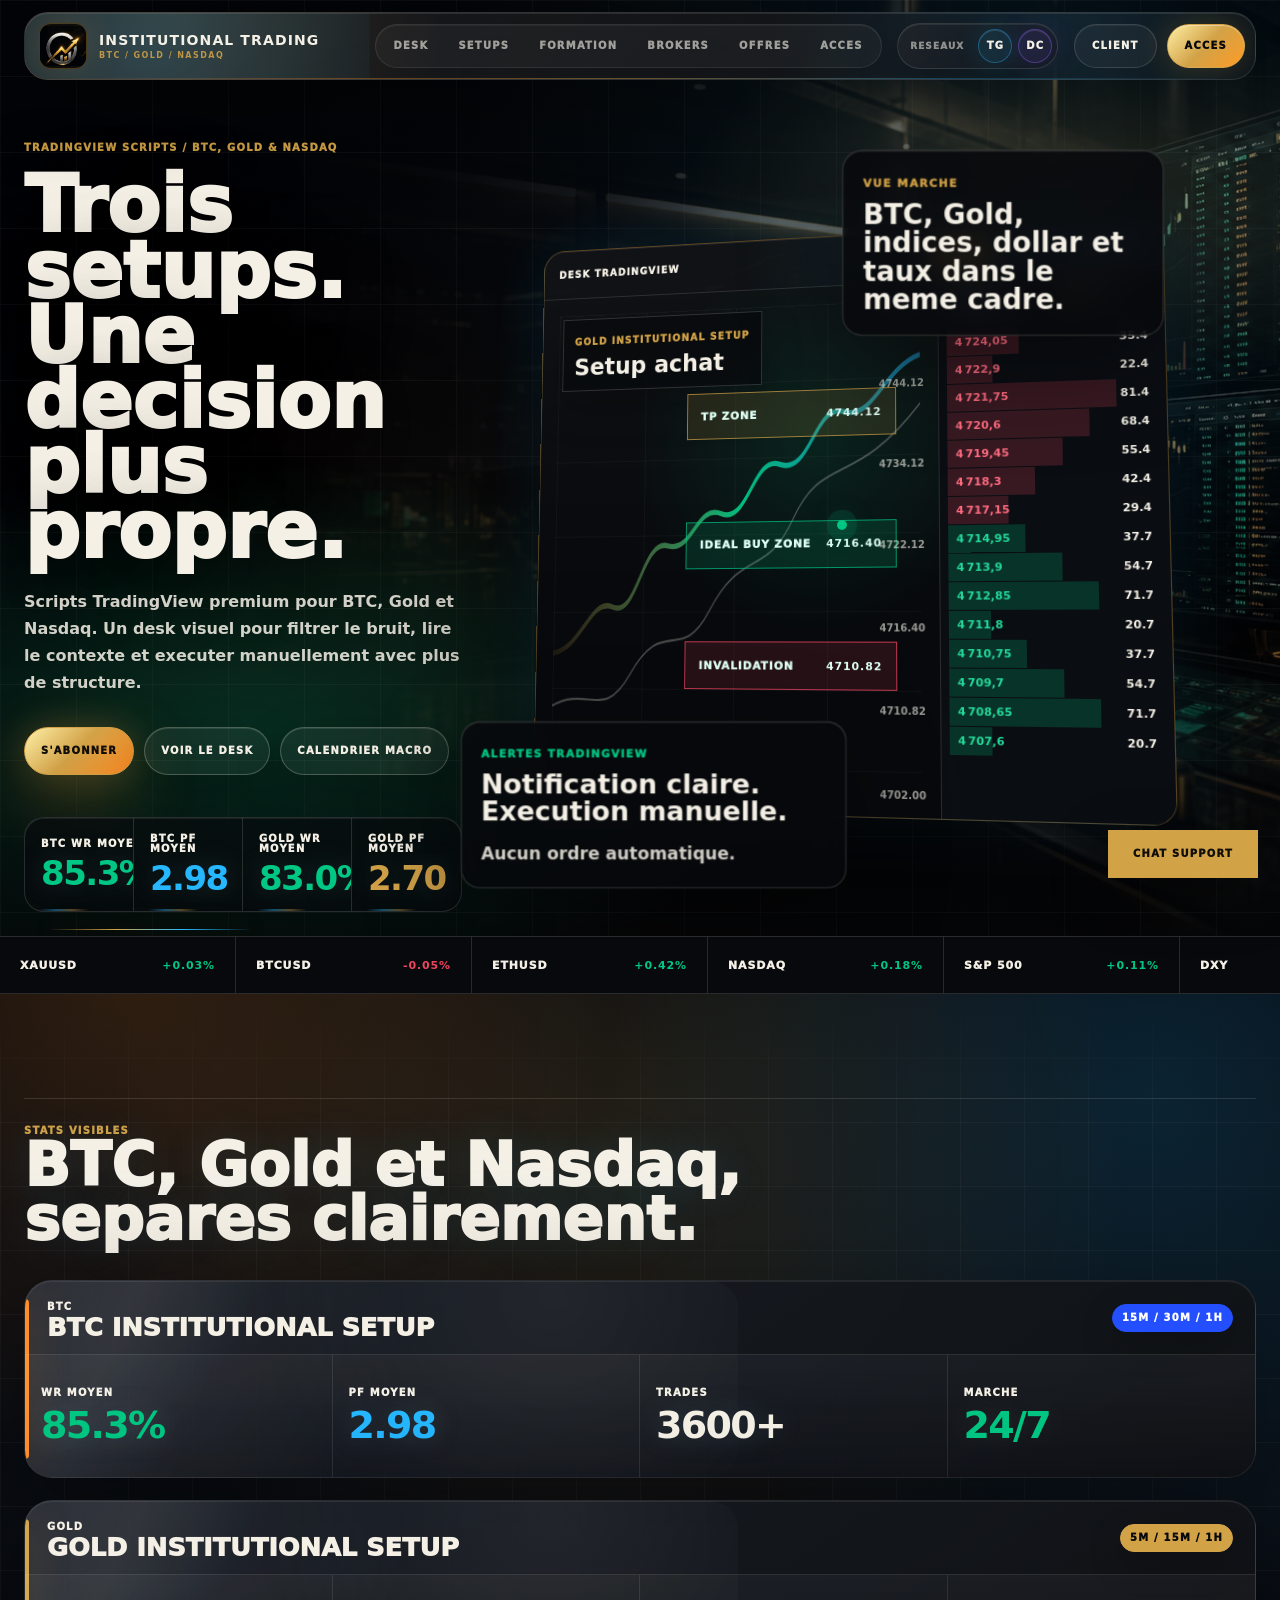
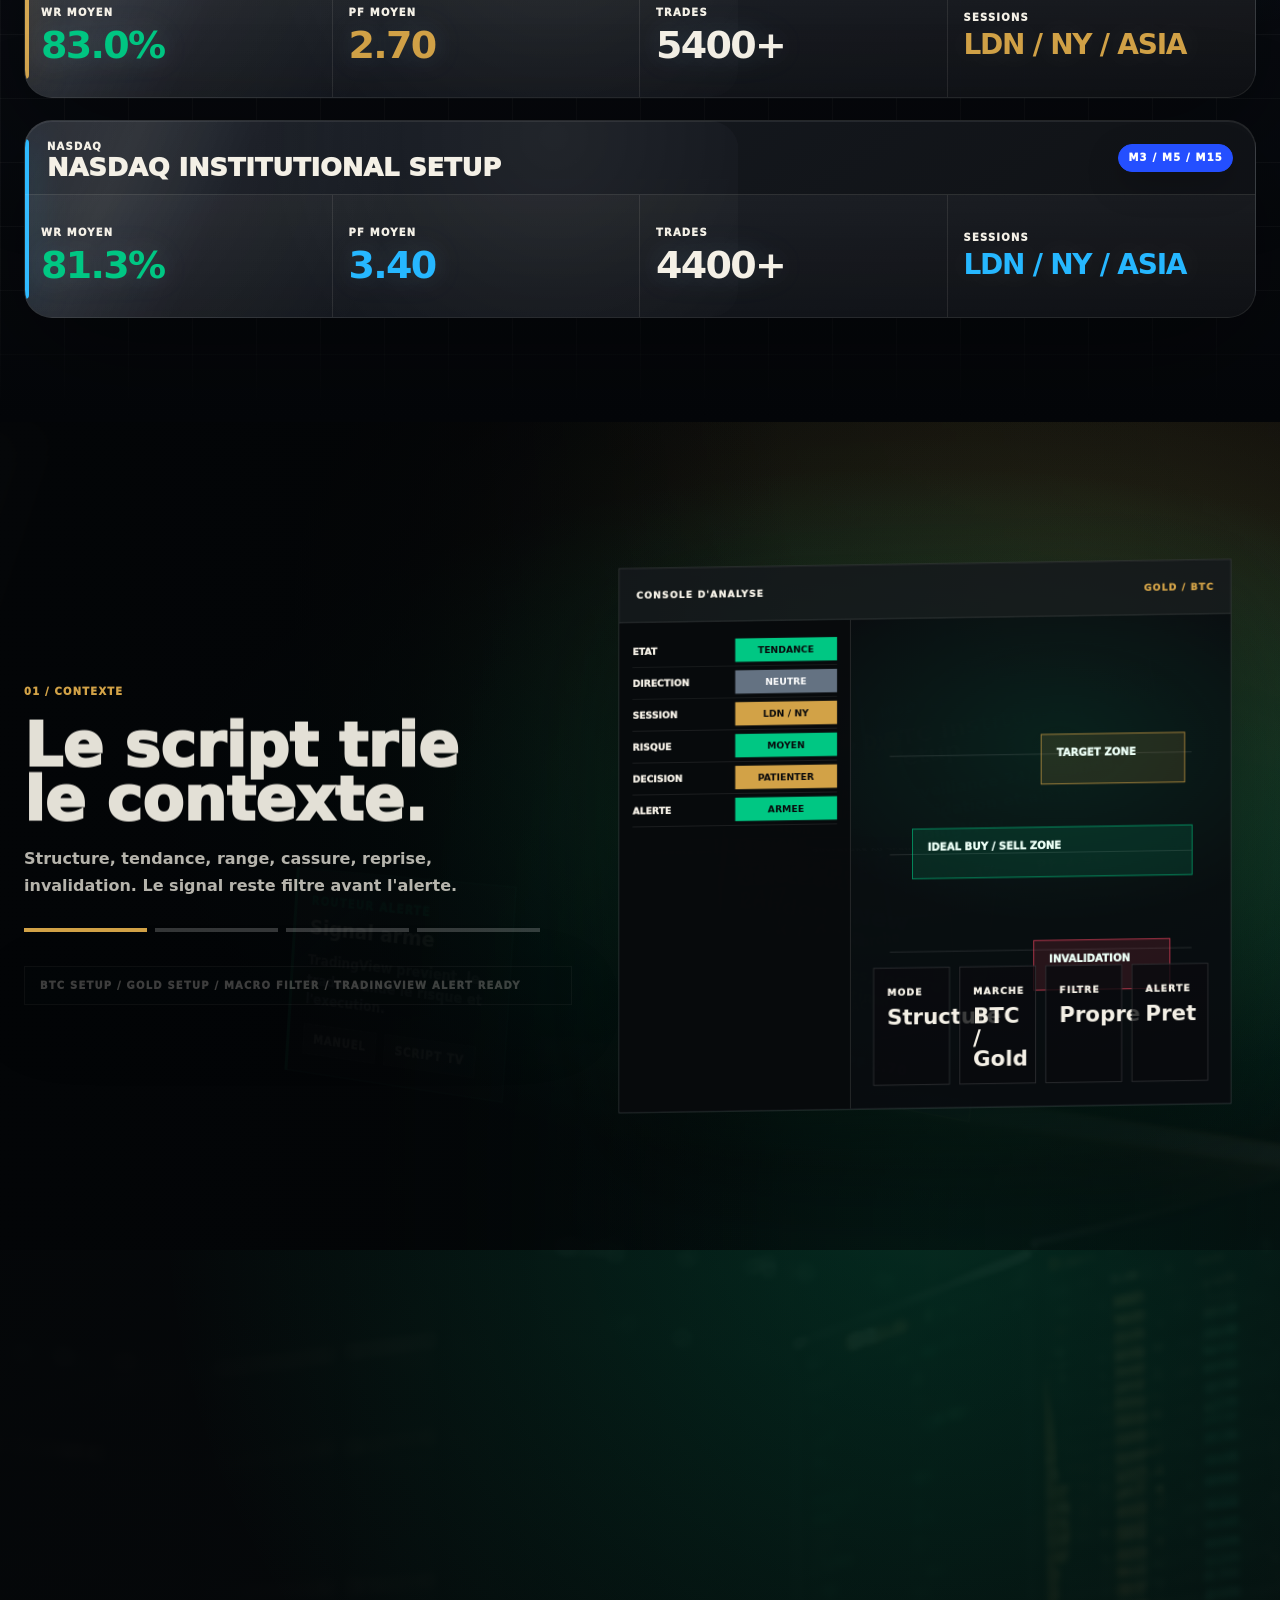
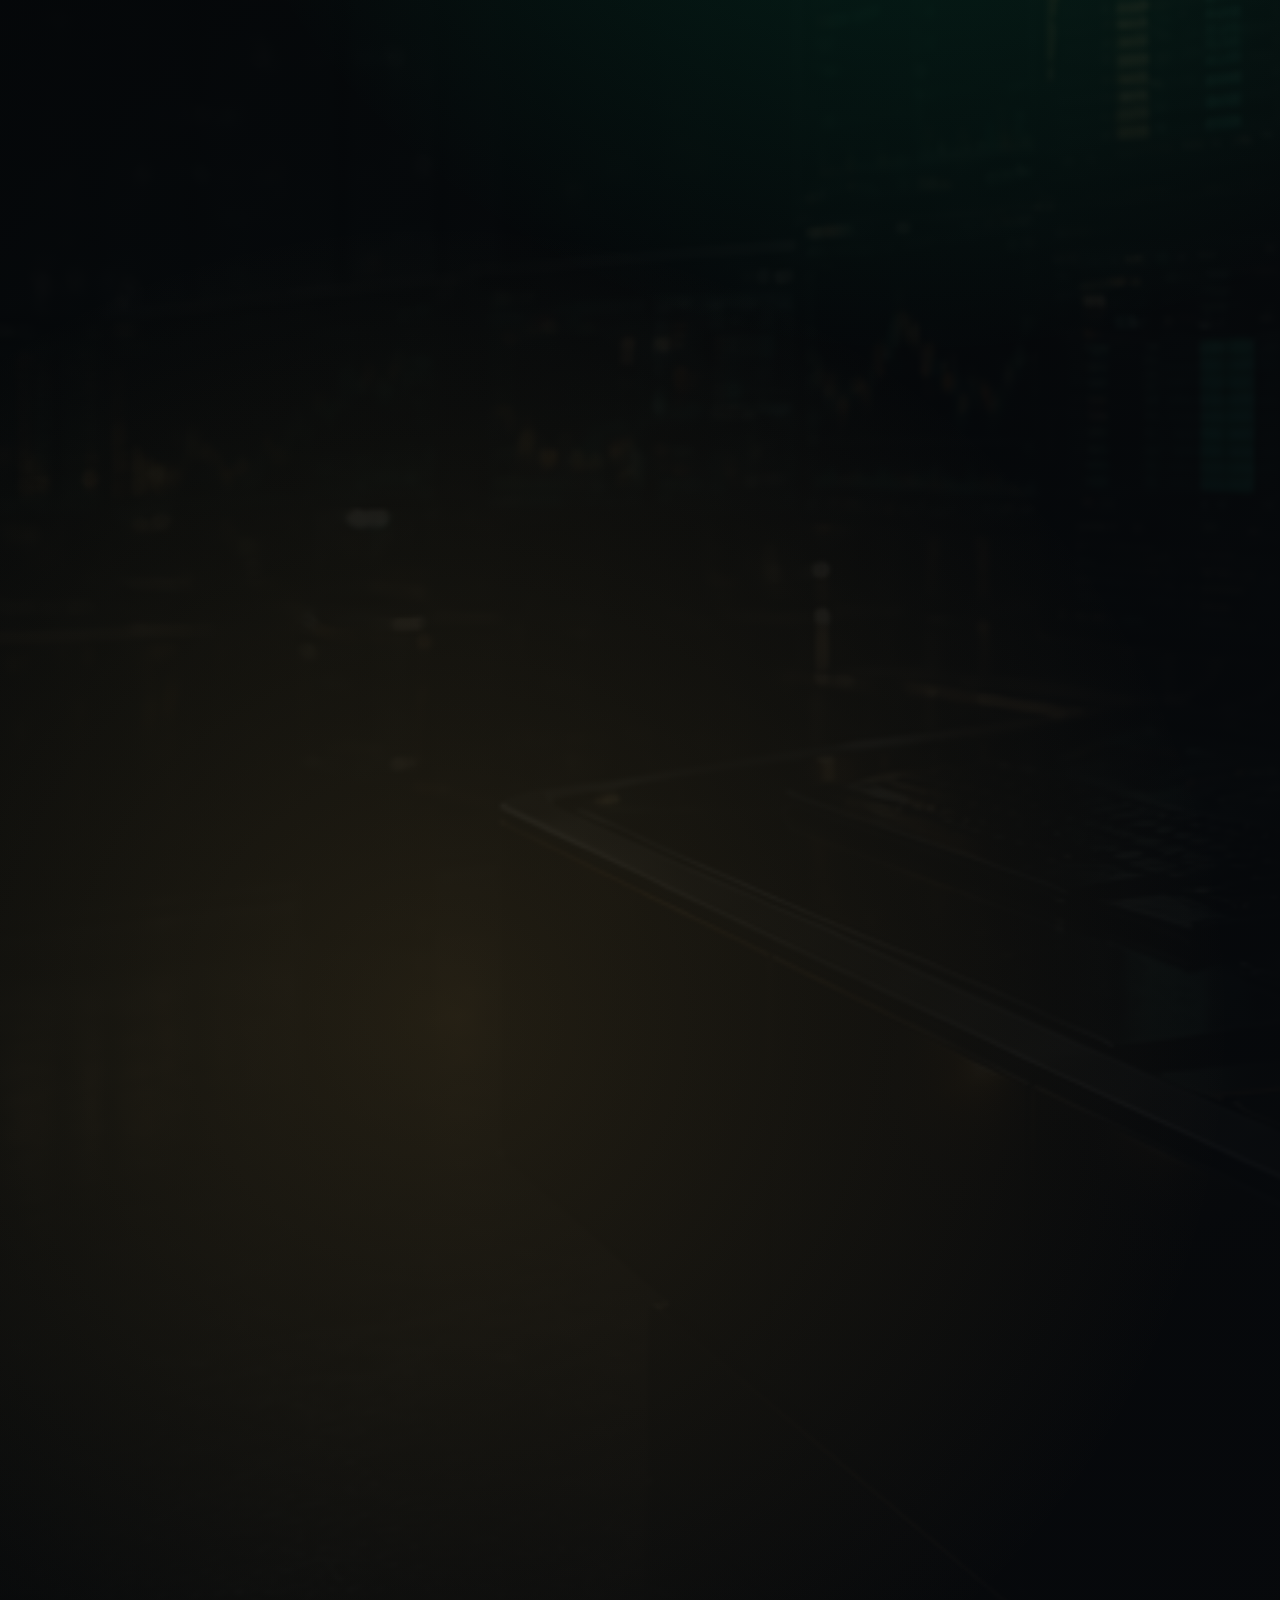
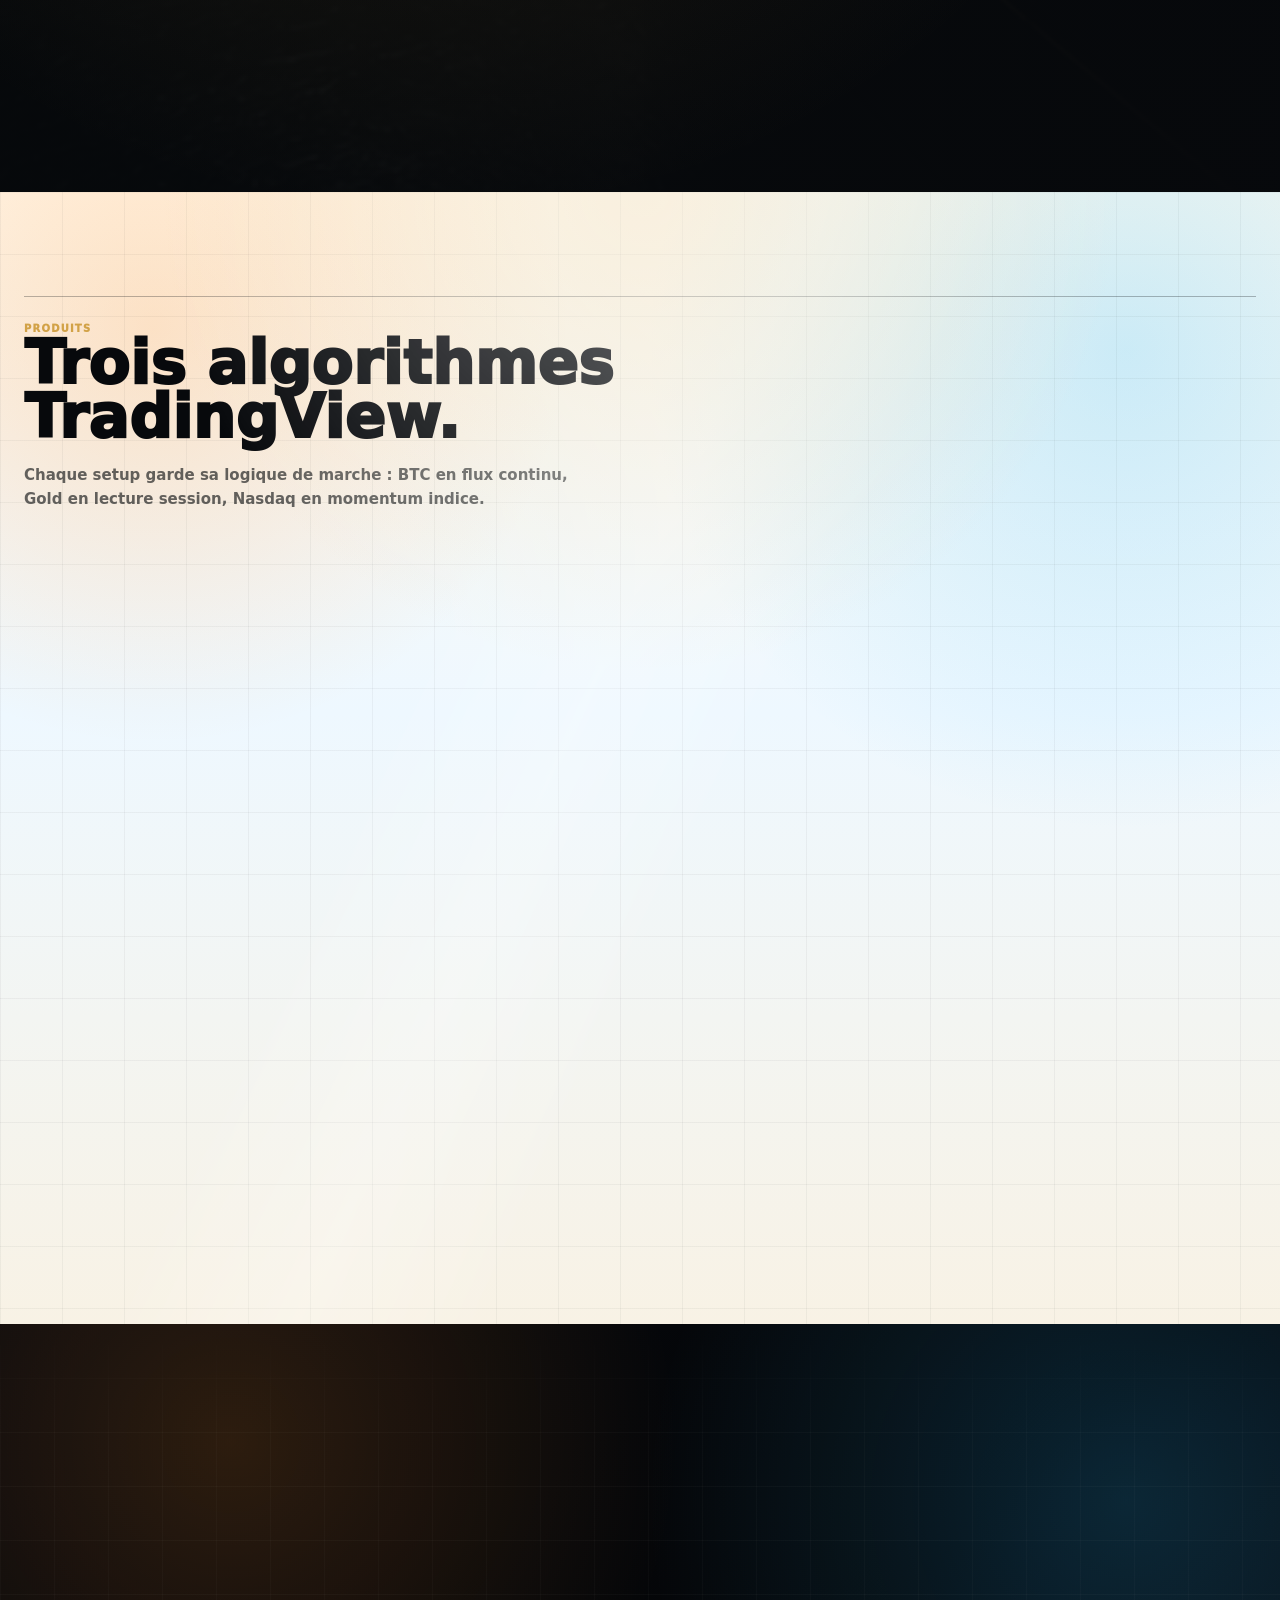
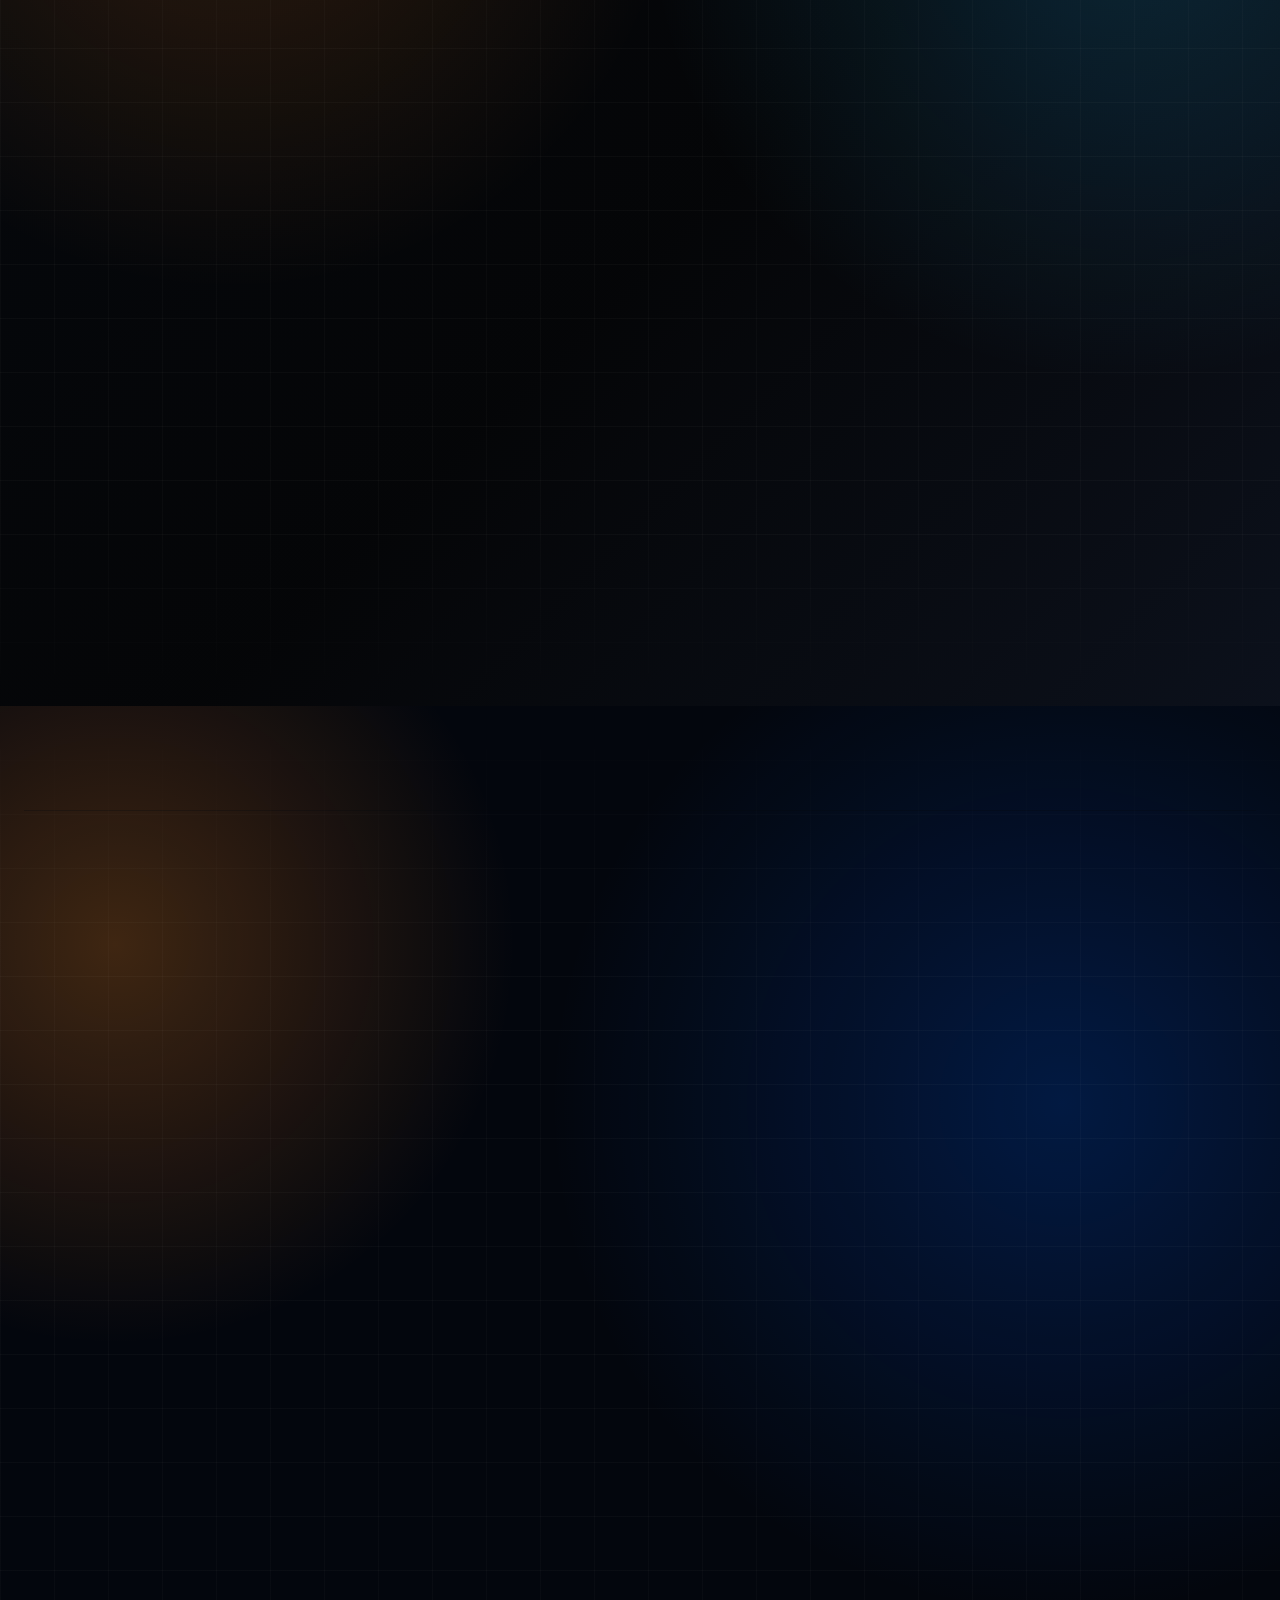
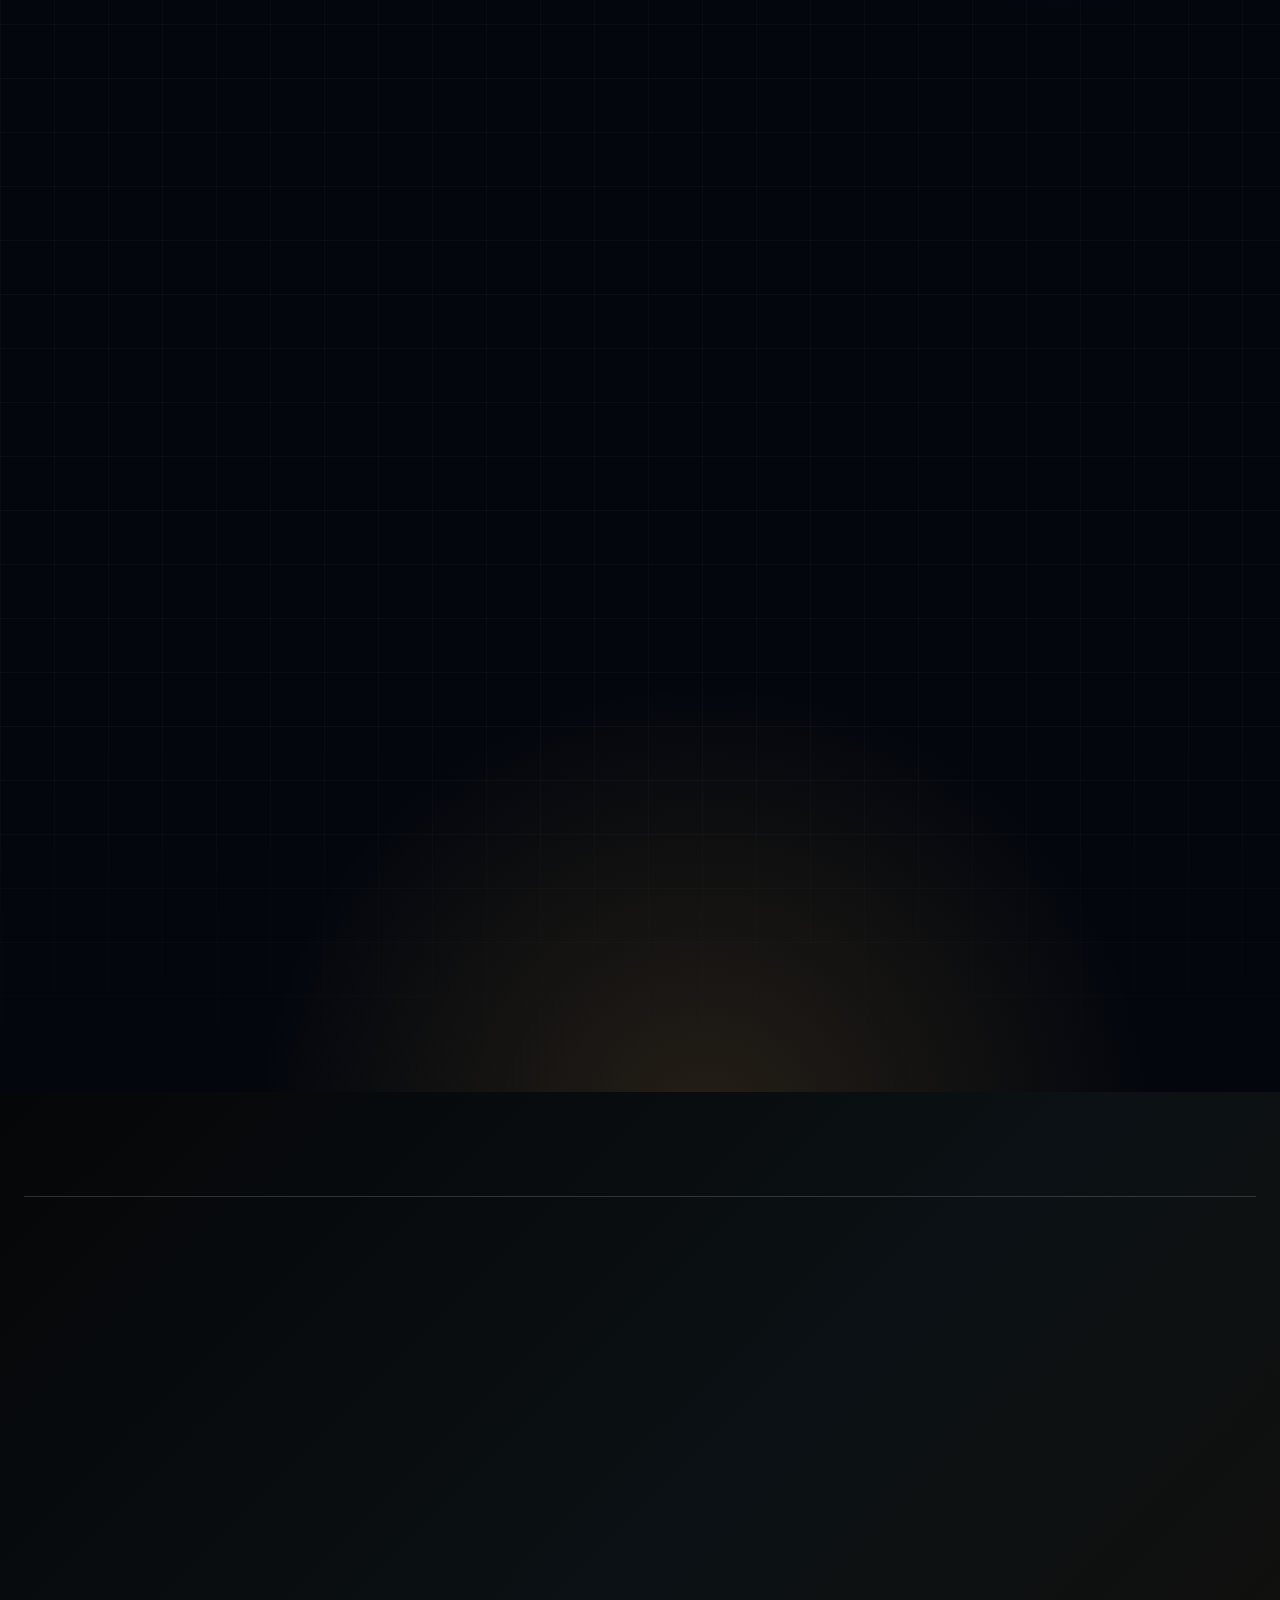
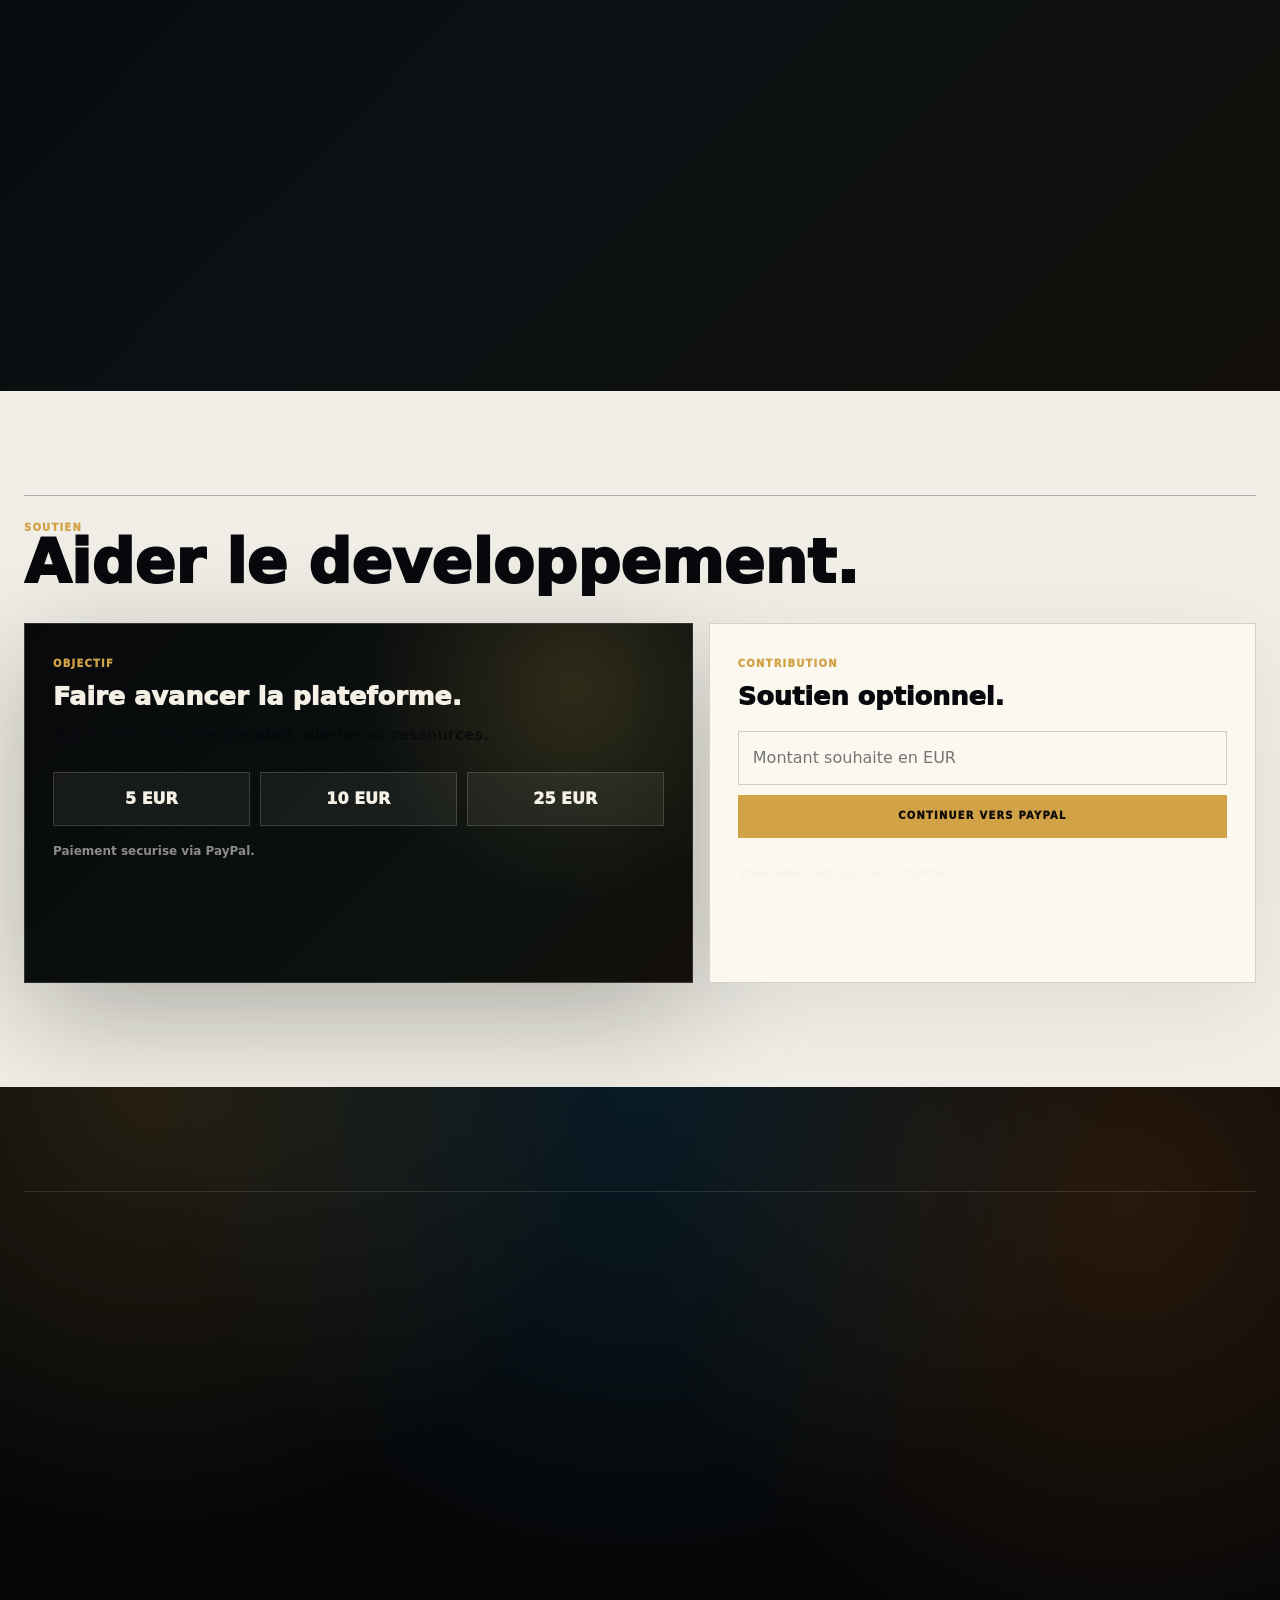
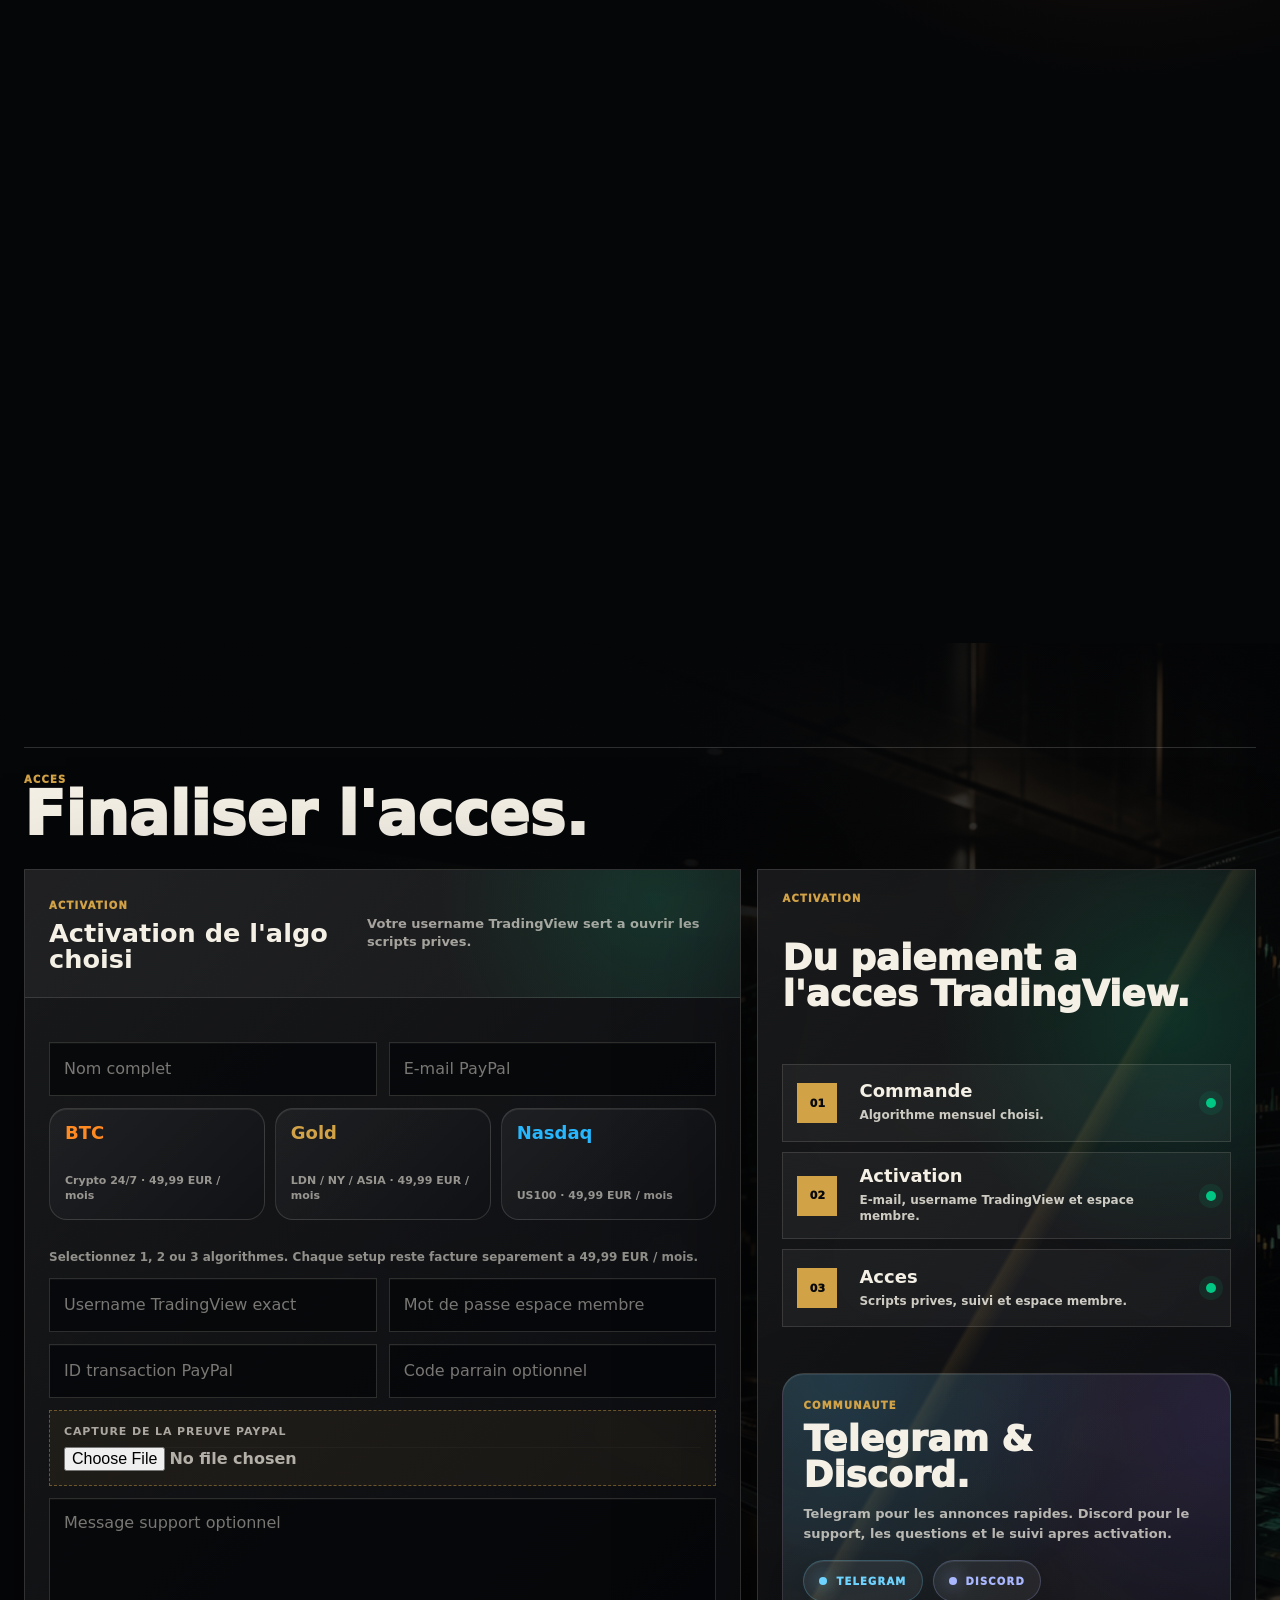
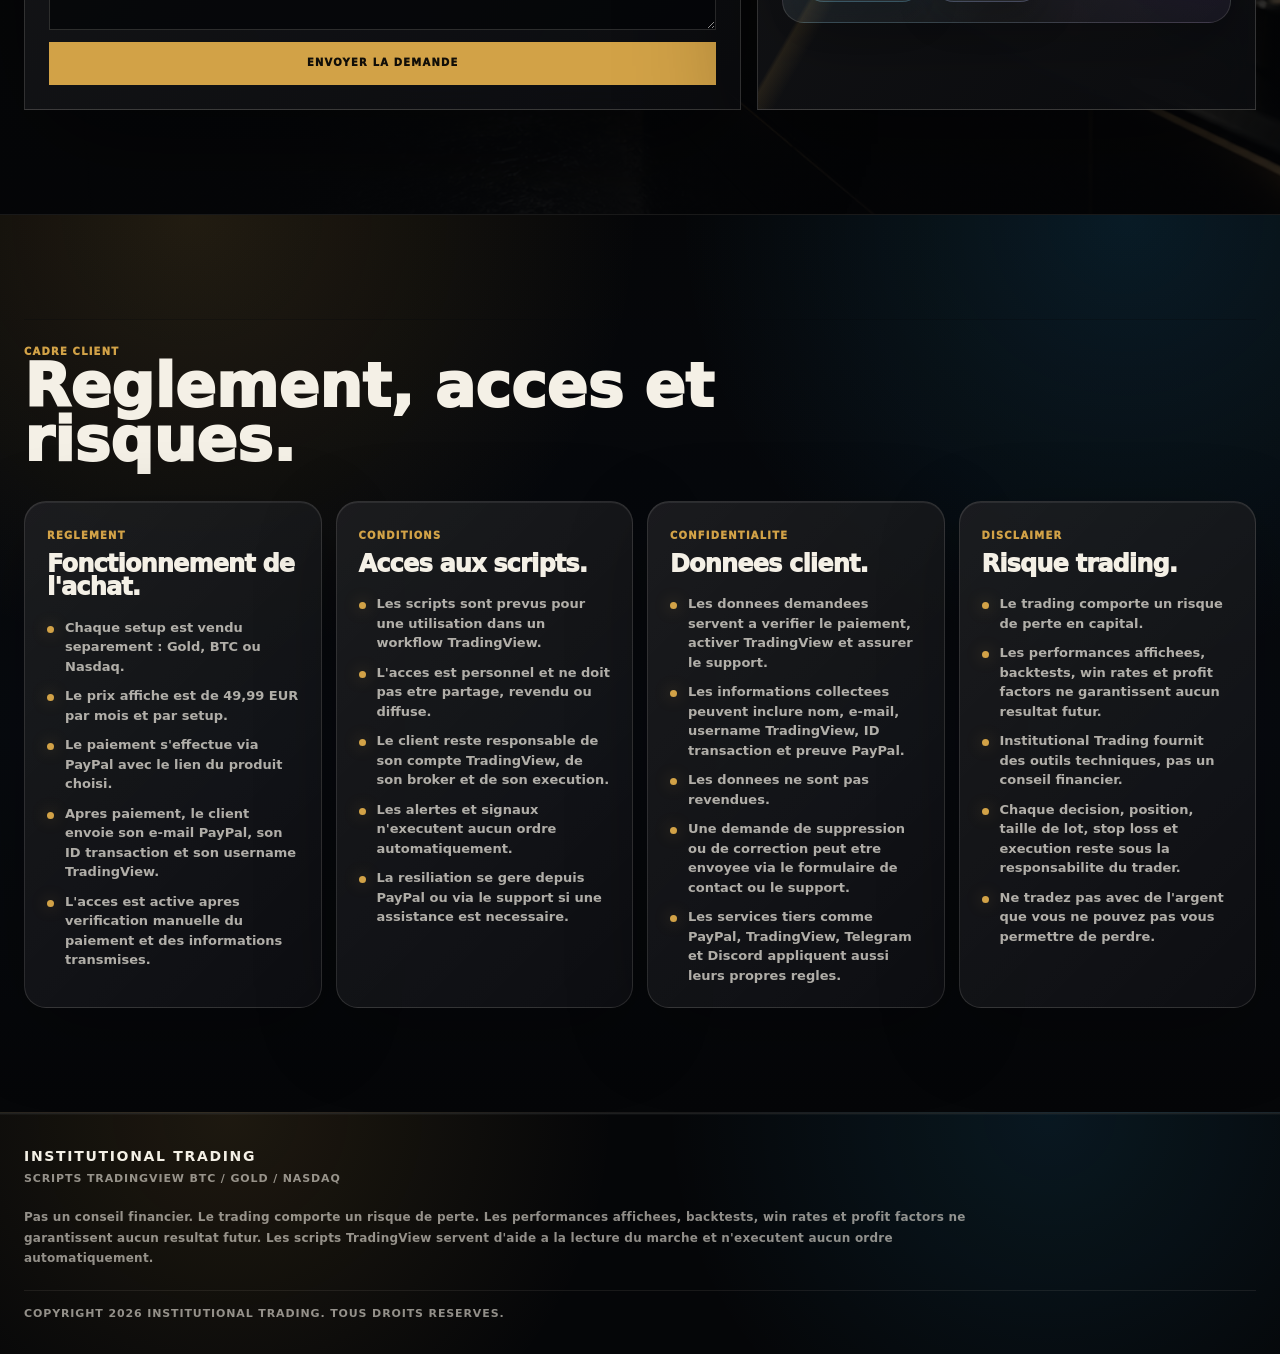
==== commit 2dfbcae3: "Reposition Vantage offer messaging" ====
--- a/DEPLOY_INSTITUTIONAL_TRADING_READY/index.html
+++ b/DEPLOY_INSTITUTIONAL_TRADING_READY/index.html
@@ -6440,27 +6440,27 @@
         <div class="section-head">
           <div data-reveal>
             <span class="eyebrow">Brokers & copy trading</span>
-            <h2>Tester, s'entrainer, puis executer dans un cadre propre.</h2>
+            <h2>Acces broker, bonus et execution dans un cadre propre.</h2>
           </div>
-          <p class="lead" data-reveal>Deux portes d'entree selon le profil : compte demo Vantage pour progresser sans risque, ou Copy Trading Gold X via PU Prime pour suivre automatiquement mes positions sur Gold.</p>
+          <p class="lead" data-reveal>Vantage sert d'acces officiel au reseau avec bonus possibles et accompagnement. Le compte demo reste un plus pour tester sans risque. PU Prime permet d'acceder au Copy Trading Gold X.</p>
         </div>
         <div class="broker-grid">
-          <article class="broker-card vantage" data-watermark="DEMO" data-reveal>
+          <article class="broker-card vantage" data-watermark="VANTAGE" data-reveal>
             <div class="broker-top">
               <div class="broker-logo">
-                <span class="eyebrow">Compte demo gratuit</span>
+                <span class="eyebrow">Broker officiel reseau</span>
                 <strong>VantageFX</strong>
               </div>
-              <span class="broker-status"><i></i> Marche reel demo</span>
+              <span class="broker-status"><i></i> Demo disponible en plus</span>
             </div>
             <div class="broker-hero">
-              <h3>Demarrez sans risque, testez la plateforme et vos strategies.</h3>
-              <p>Pour decouvrir le trading, tester la plateforme ou s'entrainer serieusement sans risque, ouvrez votre compte demo via mon lien officiel. Compatible avec mes formations, analyses et workflows TradingView.</p>
+              <h3>Rejoignez le reseau Vantage via le lien officiel.</h3>
+              <p>Pour beneficier des avantages, ouvrir un compte et rester connecte au cadre de formation, vous devez passer par mon lien officiel VantageFX et indiquer le recommandant. Le compte demo gratuit reste disponible pour decouvrir la plateforme, tester vos strategies et vous entrainer sans risque.</p>
               <div class="broker-chips">
-                <div class="broker-chip"><span>Avantage</span><strong>Compte demo gratuit</strong></div>
-                <div class="broker-chip"><span>Conditions</span><strong>Marche reel simule</strong></div>
-                <div class="broker-chip"><span>Formation</span><strong>Ideal pour apprendre</strong></div>
+                <div class="broker-chip"><span>Acces</span><strong>Lien officiel</strong></div>
                 <div class="broker-chip"><span>Recommandant</span><strong>dimeh0618</strong></div>
+                <div class="broker-chip"><span>Bonus reel</span><strong>Jusqu'a 150 EUR</strong></div>
+                <div class="broker-chip"><span>Plus</span><strong>Compte demo gratuit</strong></div>
               </div>
               <div class="broker-visual" style="--line-color:#22d3ee" aria-hidden="true">
                 <svg viewBox="0 0 900 300" preserveAspectRatio="none">
@@ -6469,16 +6469,16 @@
                 </svg>
               </div>
               <div class="broker-bonus">
-                <span class="bonus-value">150 EUR</span>
+                <span class="bonus-value">500 EUR</span>
                 <div>
-                  <strong>Bonus actuel selon offres disponibles.</strong>
-                  <span>Si vous ouvrez ensuite un compte reel, vous pouvez actuellement obtenir jusqu'a 150 EUR offerts pour un depot de 500 EUR minimum. Pour tout depot de 500 EUR ou plus, 1 mois de bot est offert.</span>
+                  <strong>Depot reel : bonus + bot offert.</strong>
+                  <span>Si vous ouvrez un compte reel, vous pouvez actuellement obtenir jusqu'a 150 EUR offerts pour un depot de 500 EUR minimum selon les offres disponibles. Pour tout depot de 500 EUR ou plus, 1 mois de bot est offert.</span>
                 </div>
               </div>
             </div>
             <div class="broker-actions">
-              <a class="btn gold" href="#contact">Recevoir le lien officiel Vantage</a>
-              <span class="broker-note">Le lien officiel et le code recommandant doivent etre utilises pour rejoindre le reseau.</span>
+              <a class="btn gold" href="#contact">Rejoindre le reseau Vantage</a>
+              <span class="broker-note">La demo est un avantage secondaire. Pour les bonus et le reseau, le lien officiel + recommandant dimeh0618 sont indispensables.</span>
             </div>
           </article>
 
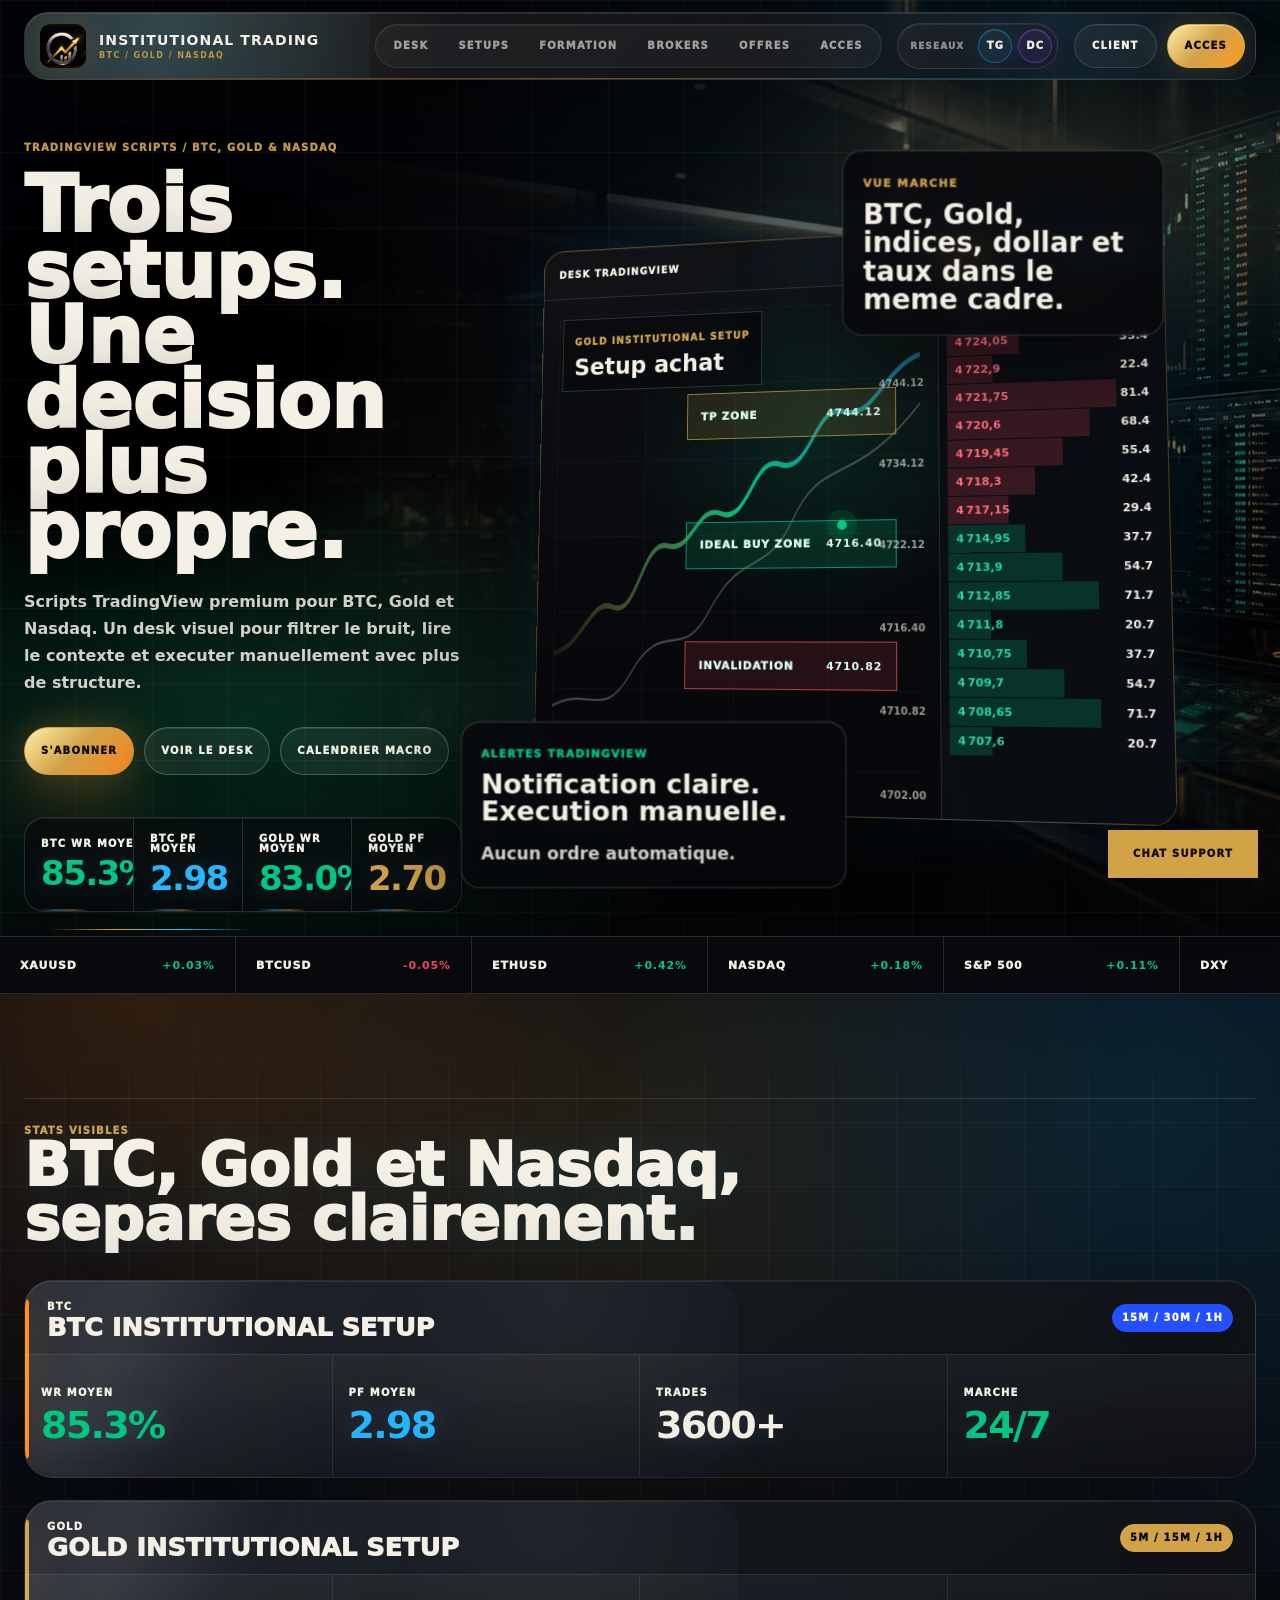
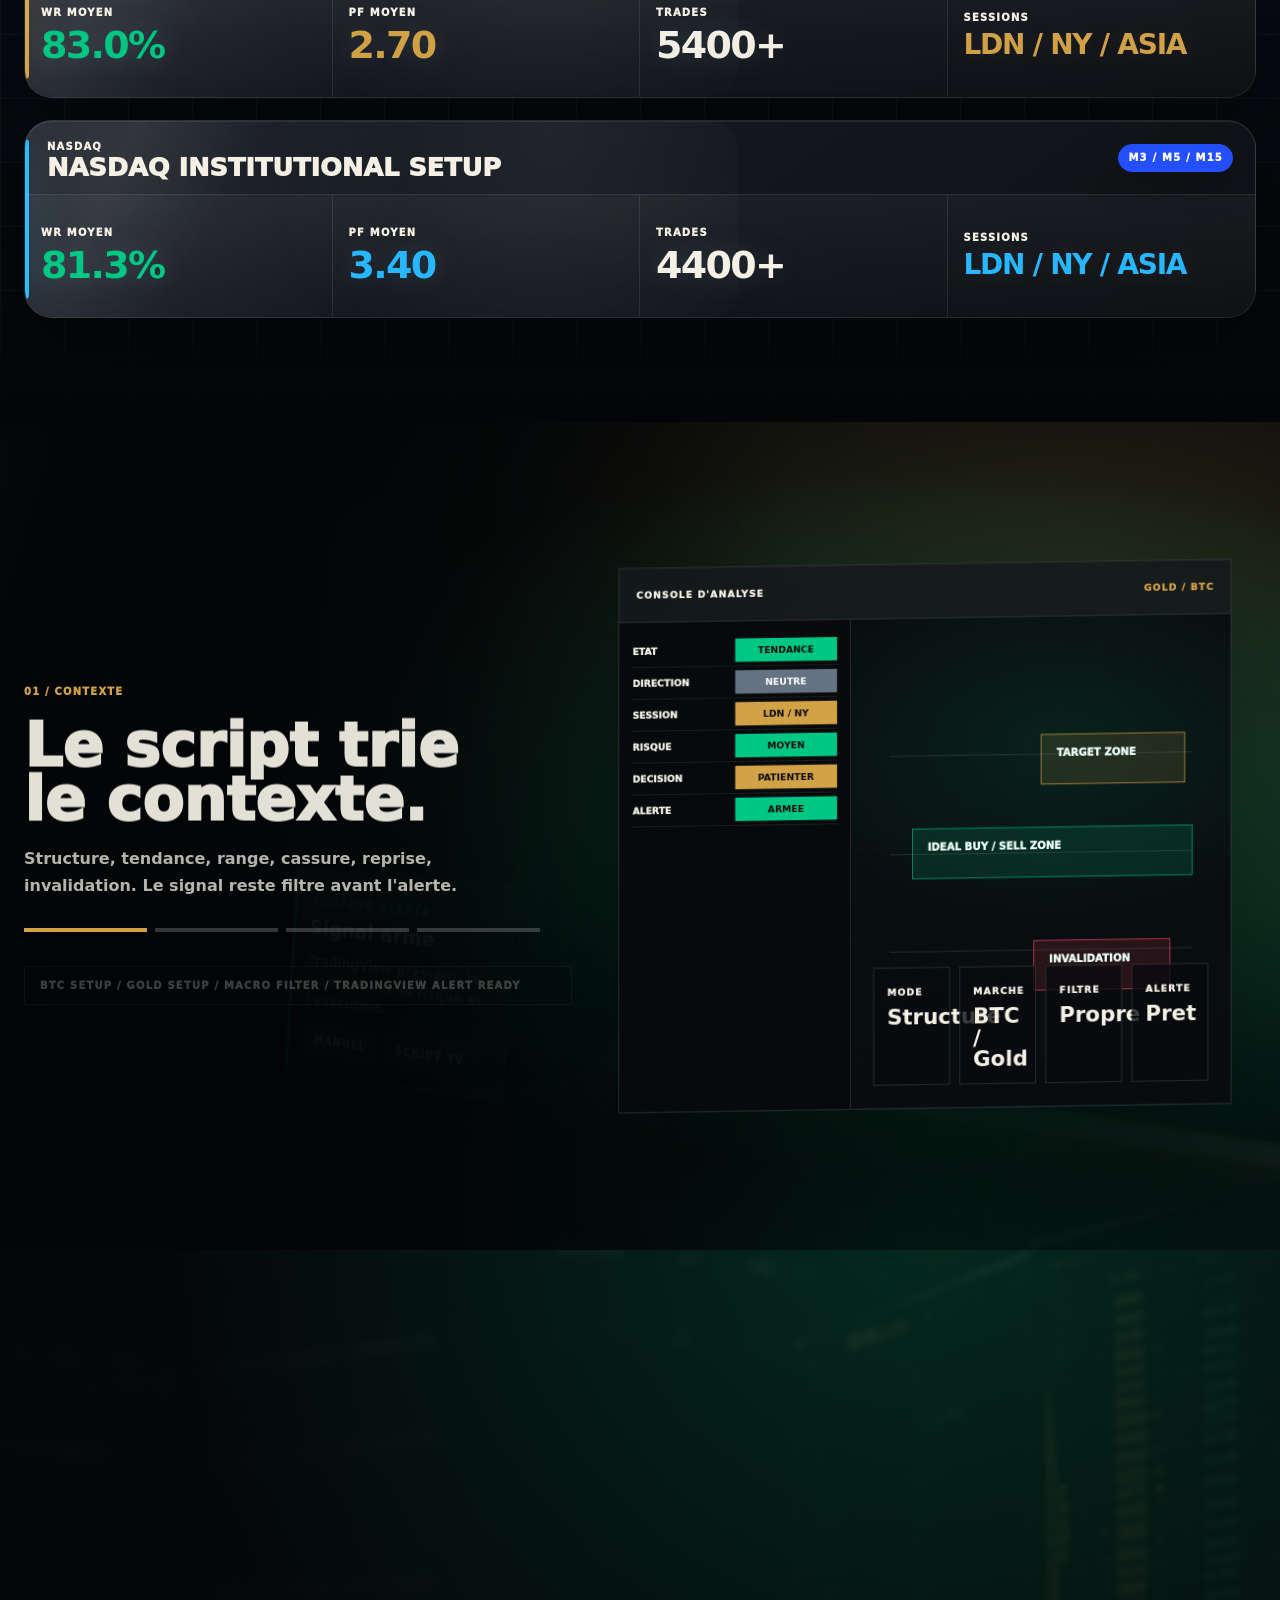
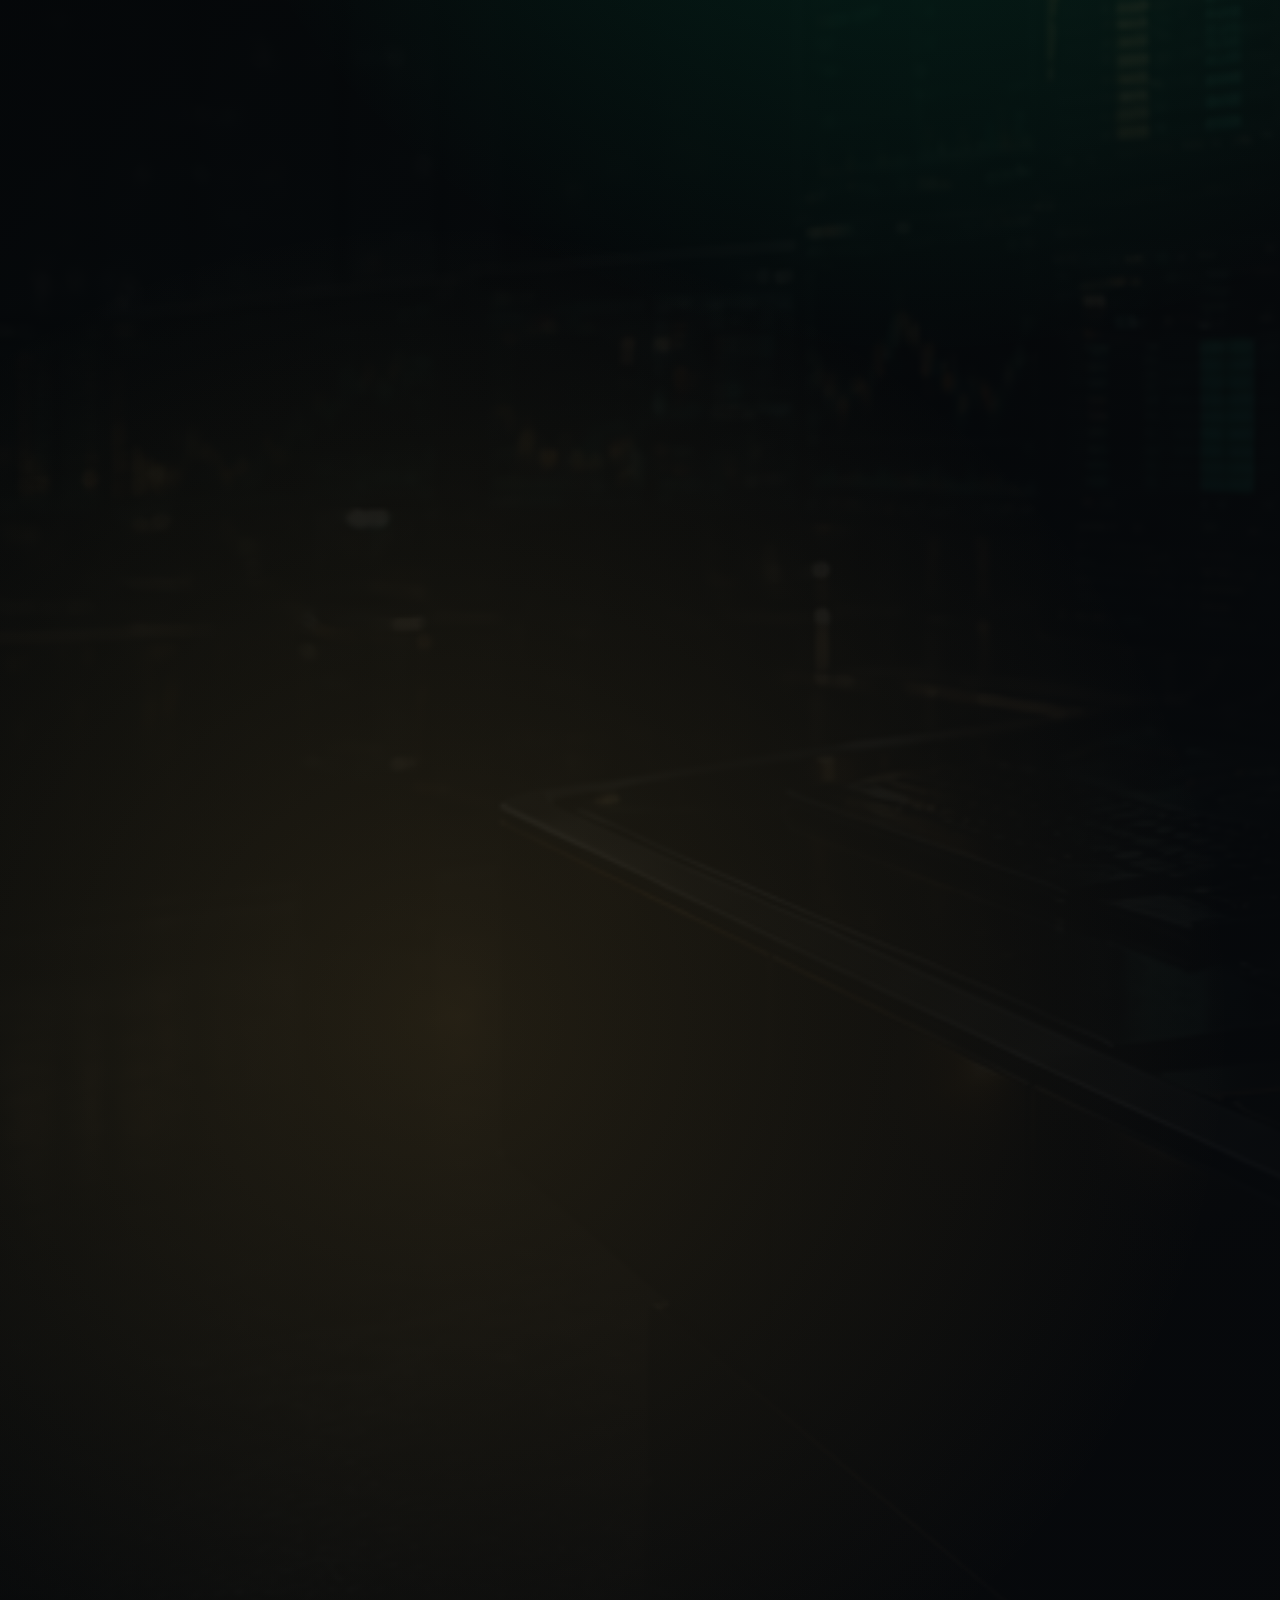
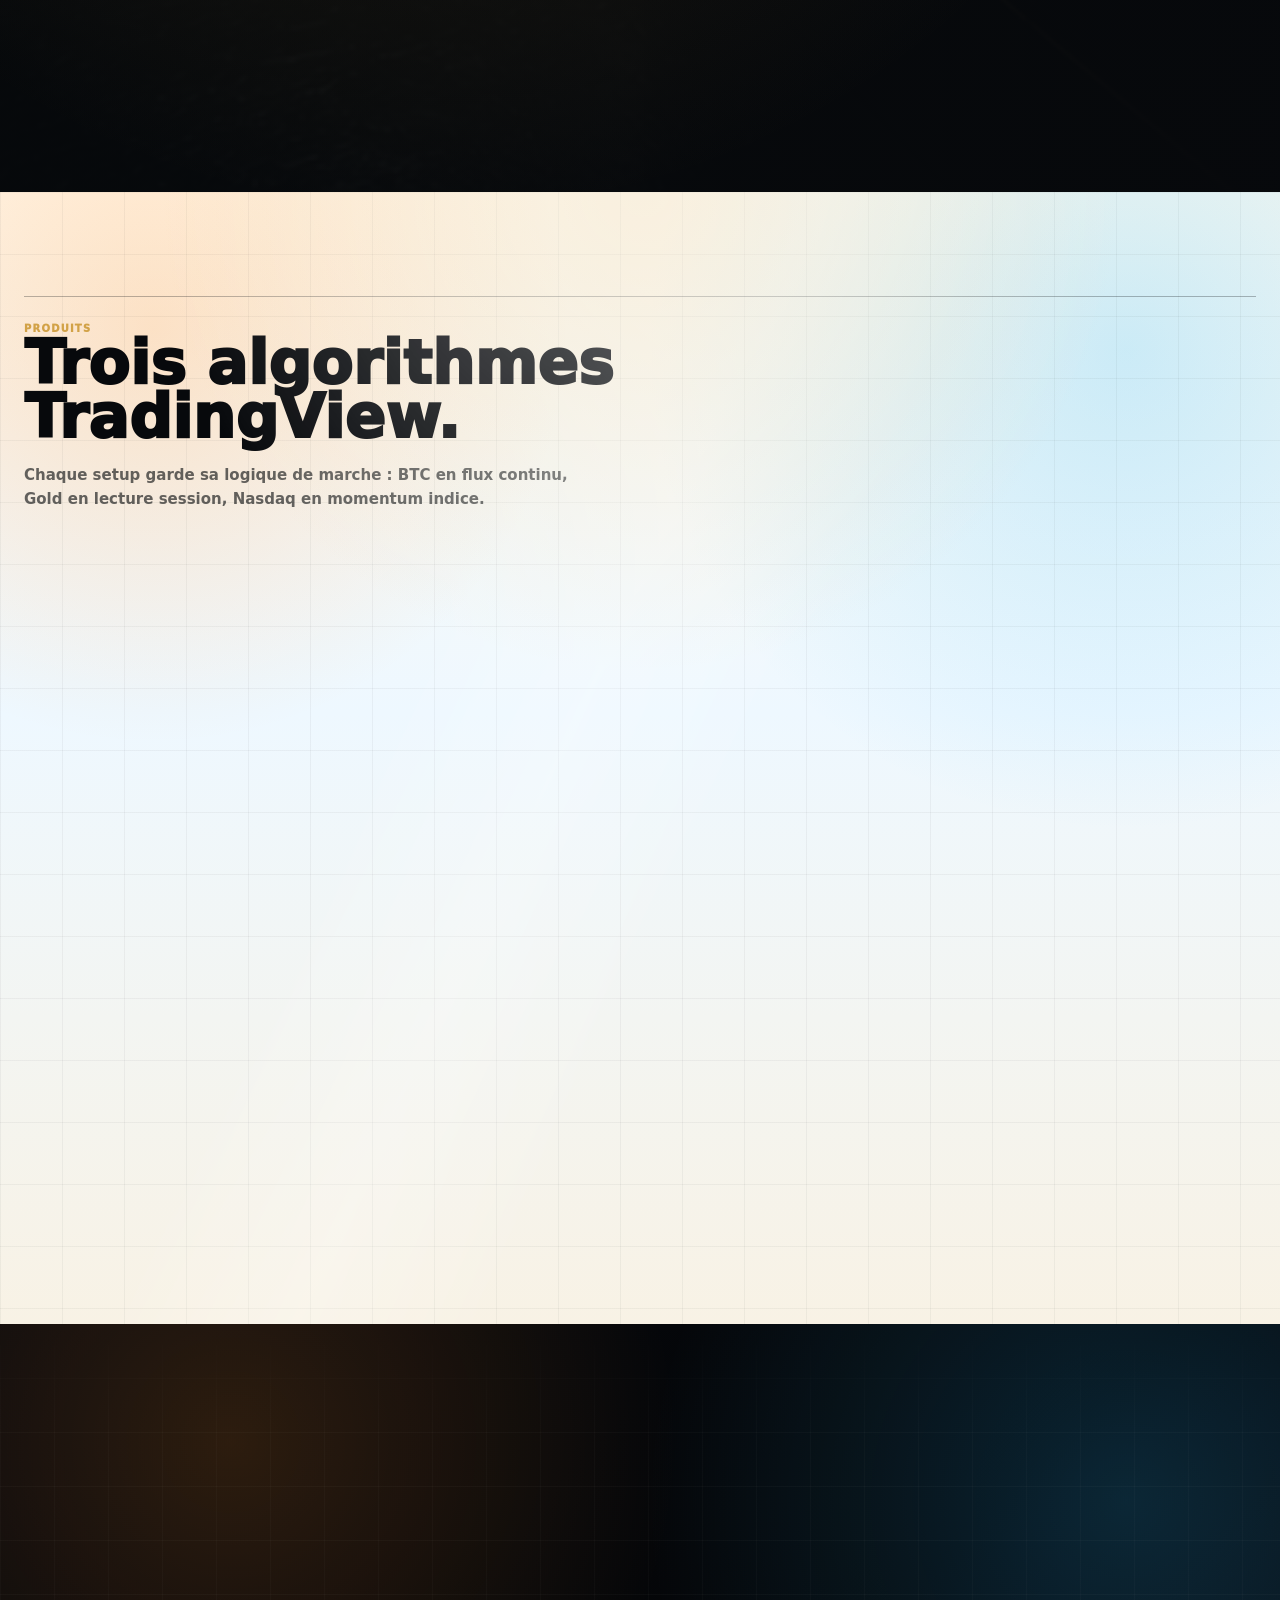
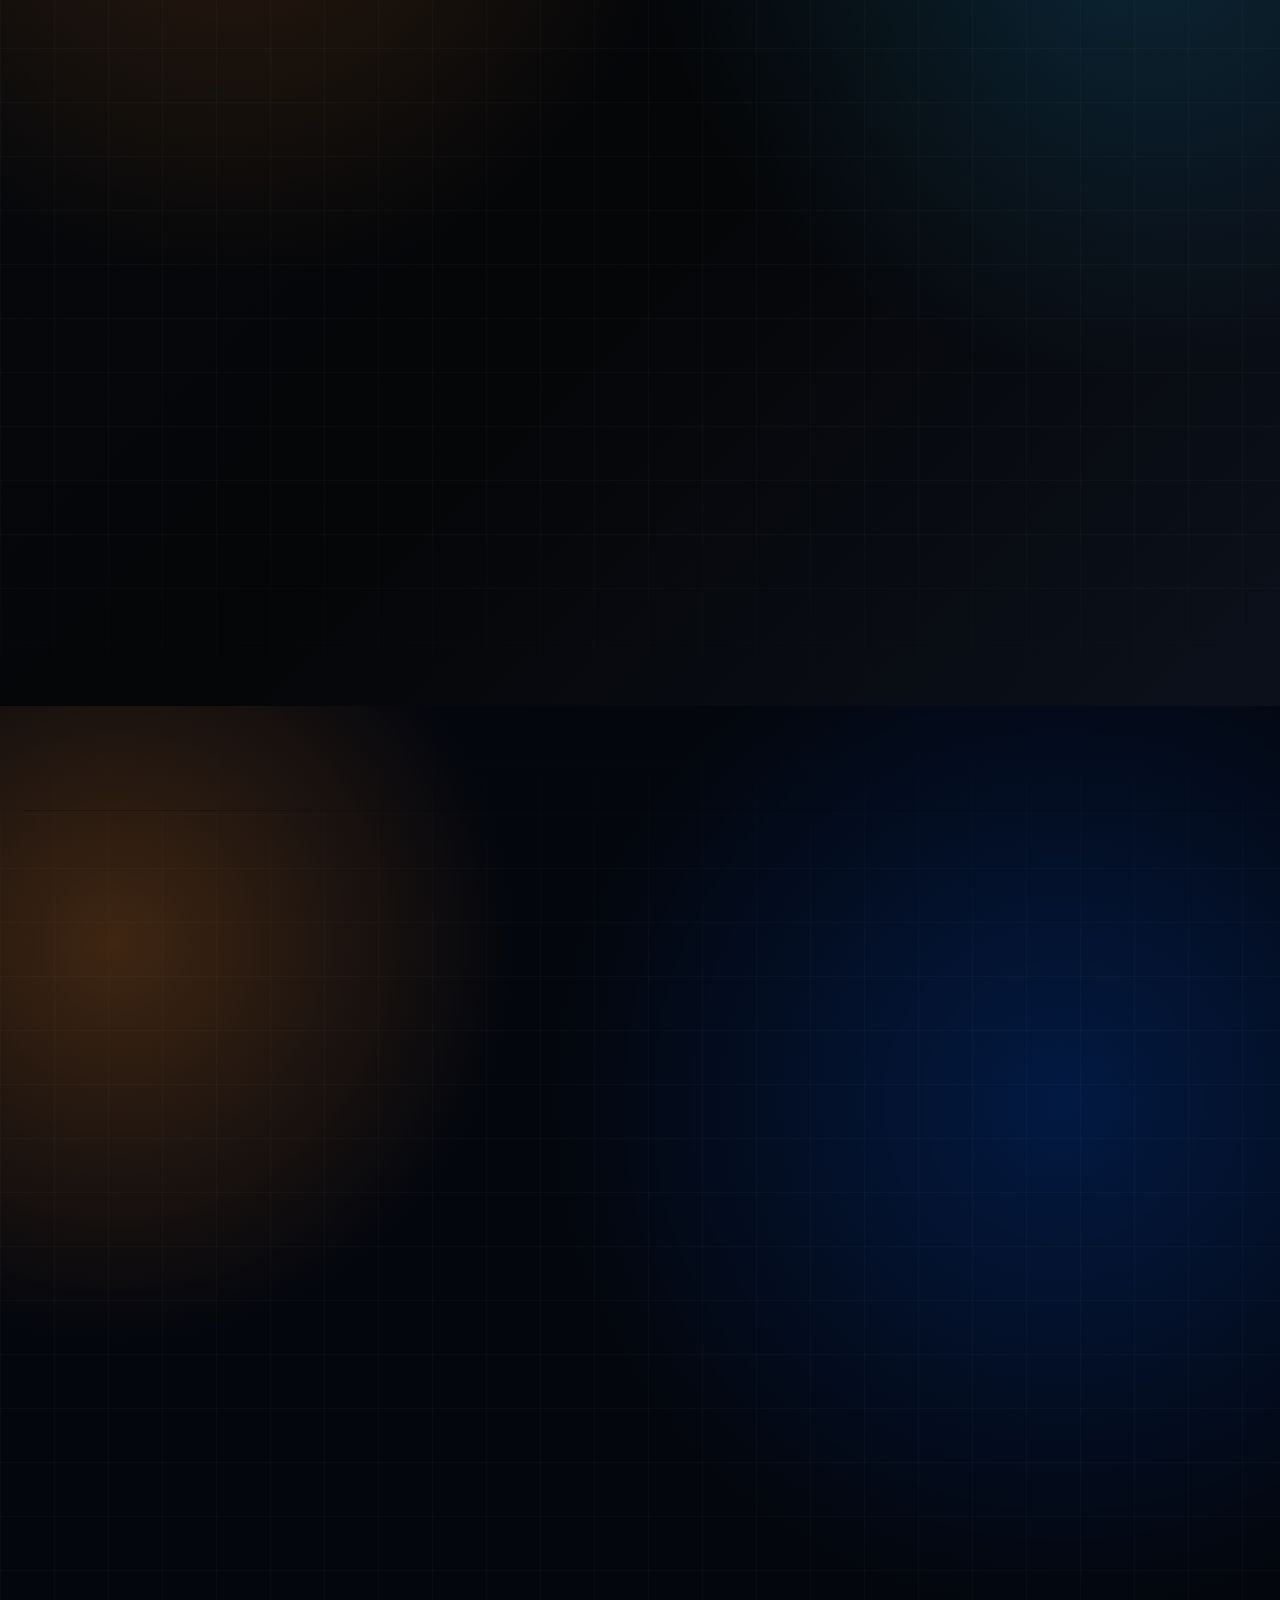
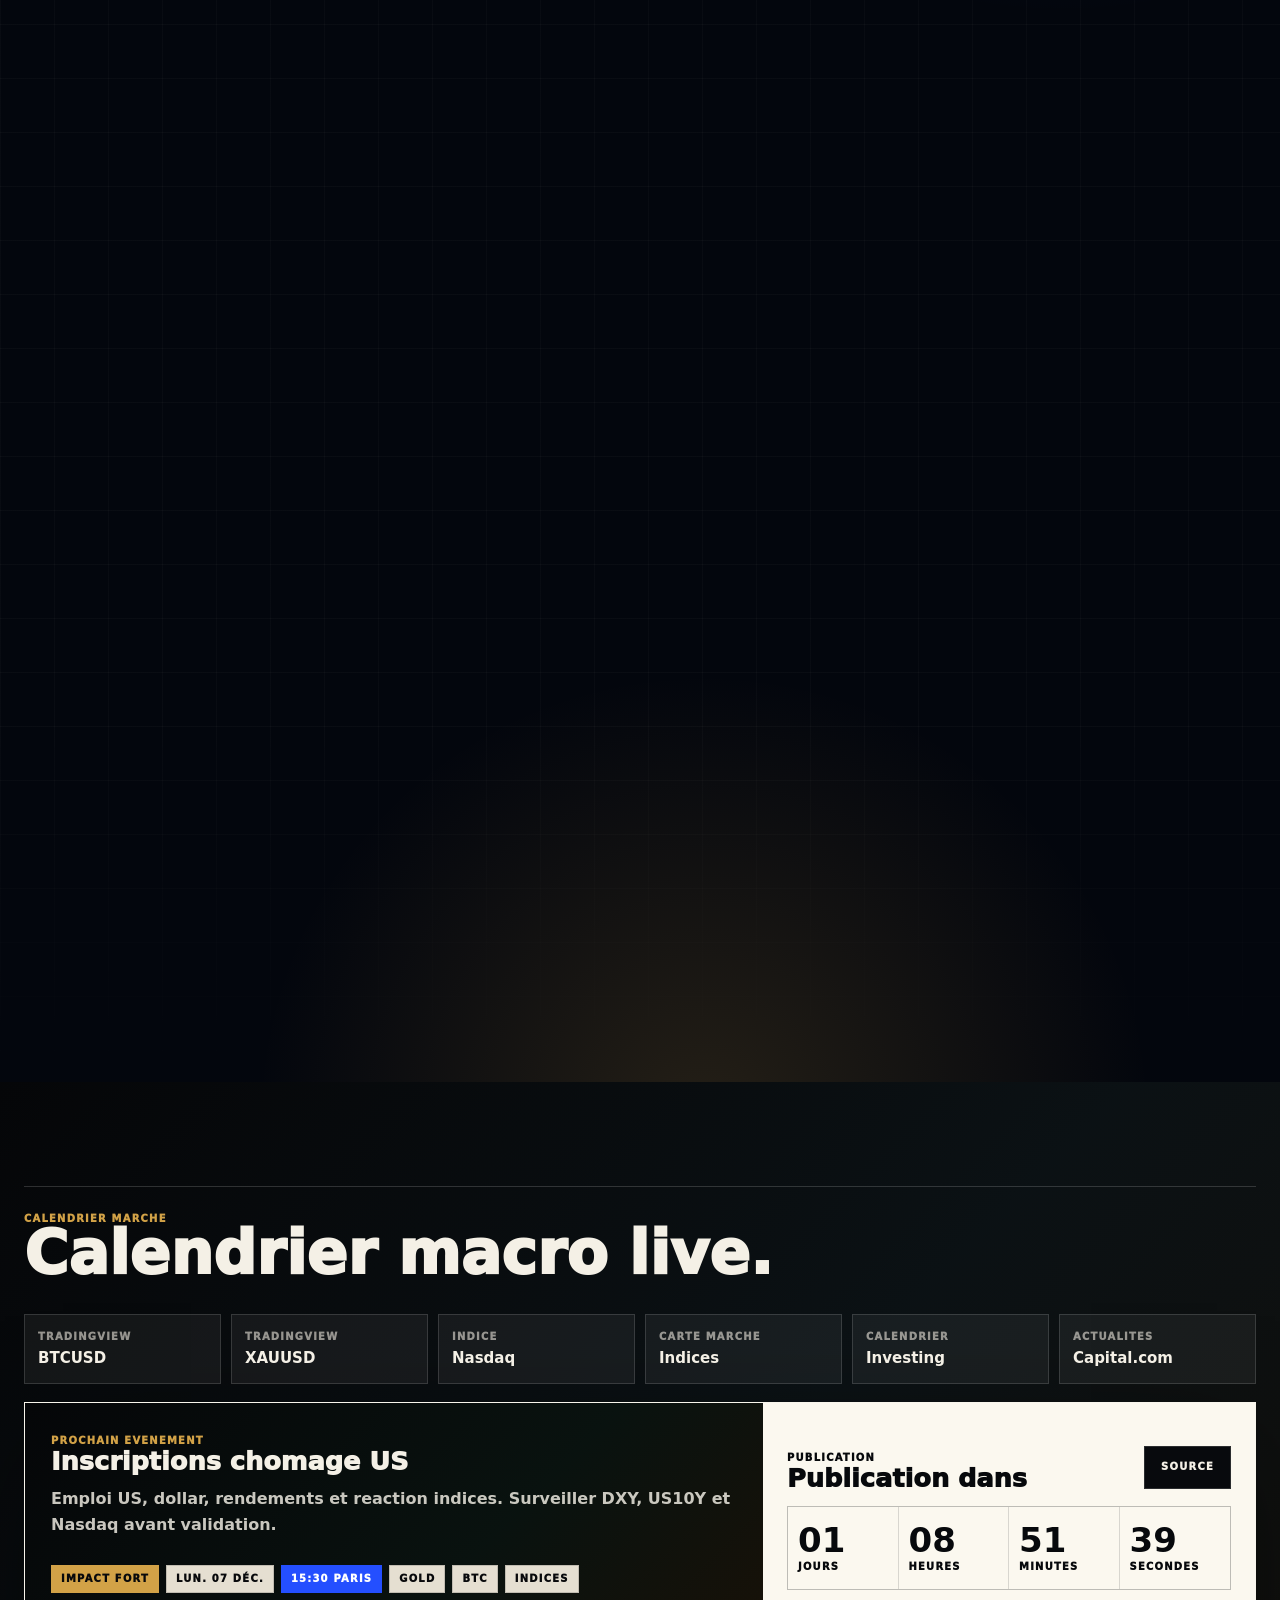
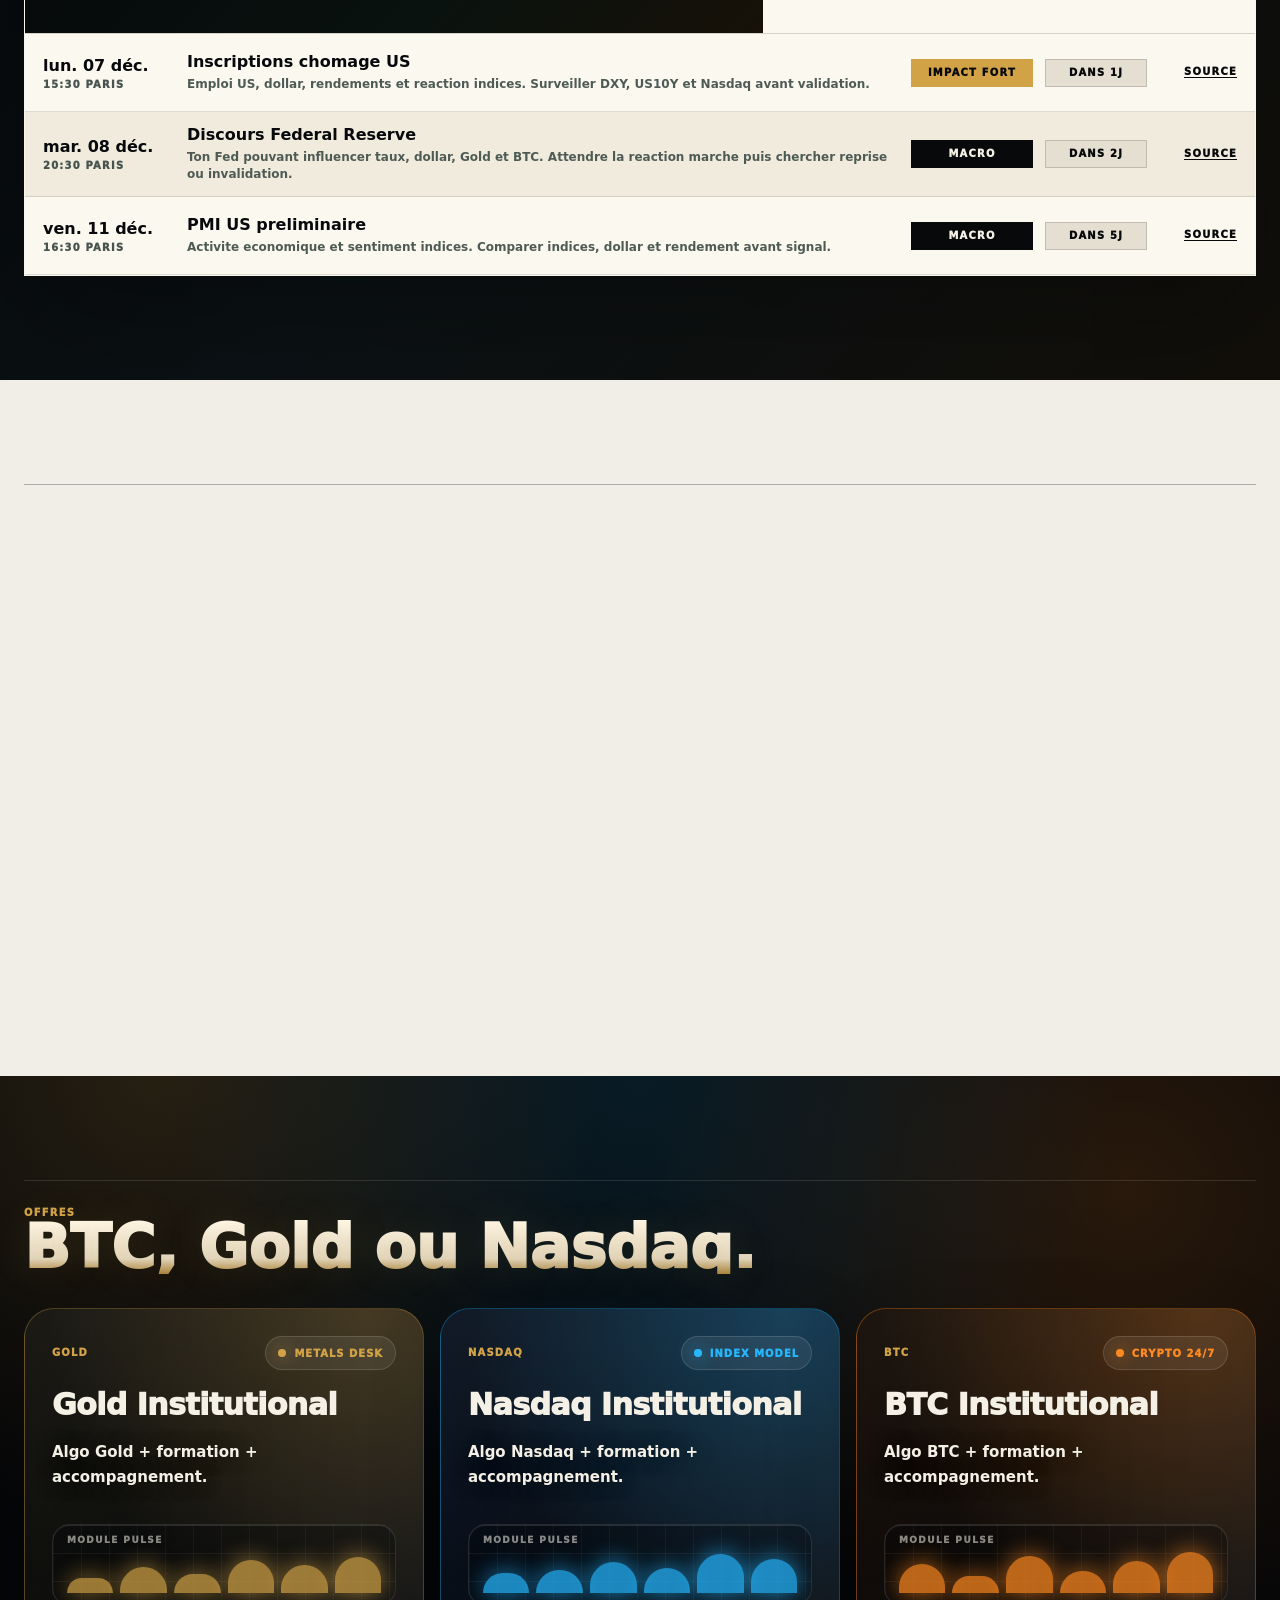
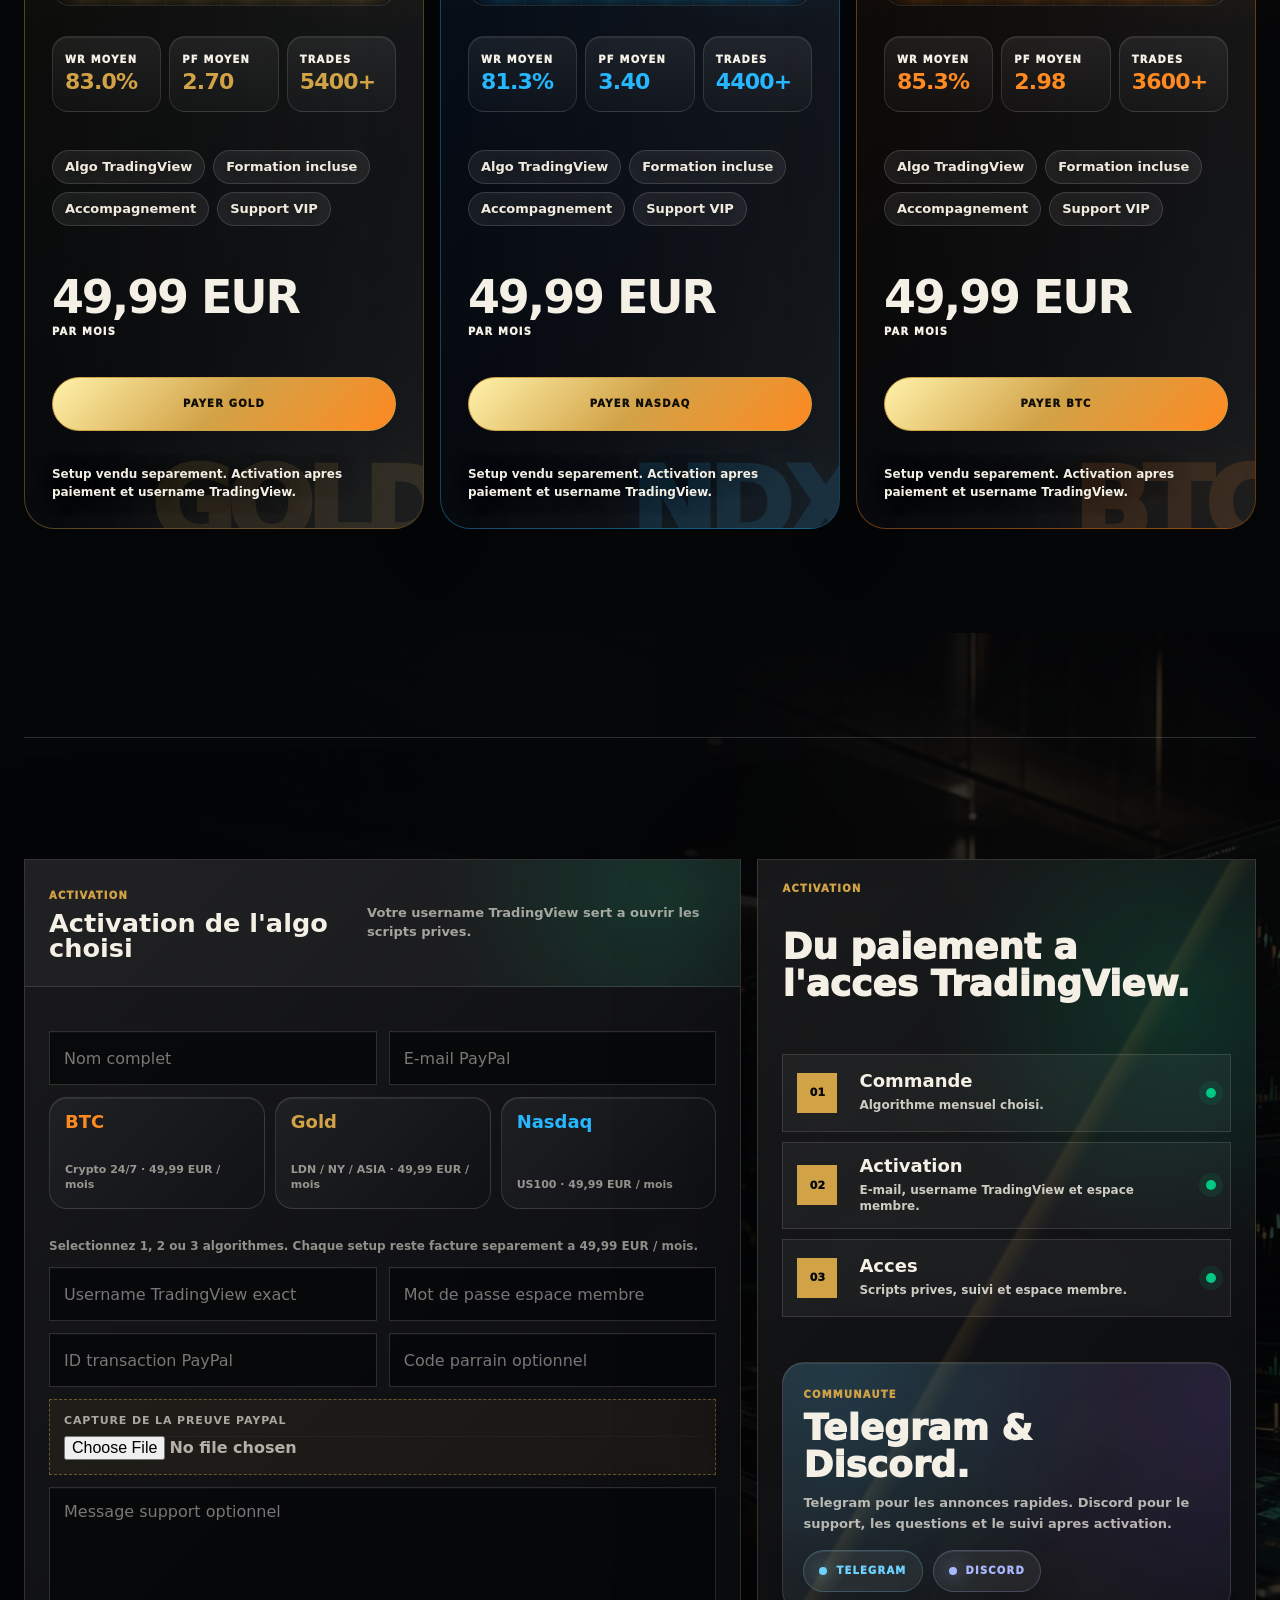
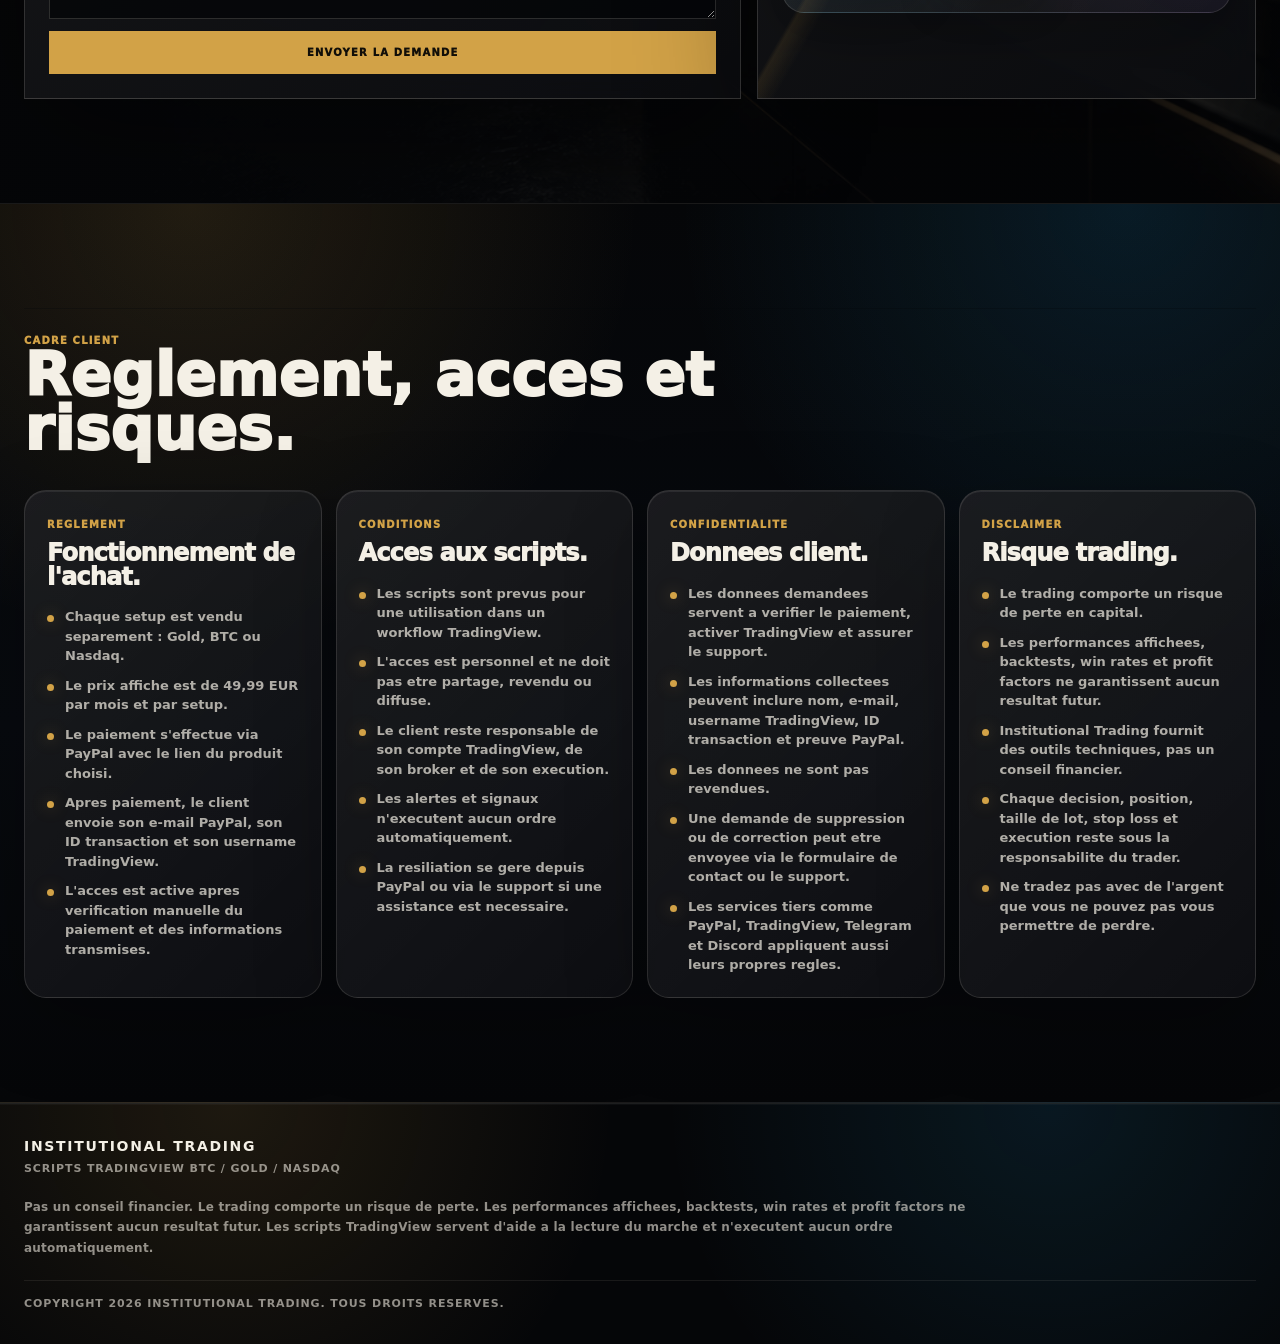
==== commit 74affbef: "Polish broker cards styling" ====
--- a/DEPLOY_INSTITUTIONAL_TRADING_READY/index.html
+++ b/DEPLOY_INSTITUTIONAL_TRADING_READY/index.html
@@ -4264,8 +4264,9 @@
       border: 1px solid rgba(244,240,230,.14);
       border-radius: 38px;
       background:
-        linear-gradient(135deg, rgba(255,255,255,.10), rgba(255,255,255,.025)),
-        rgba(6,8,12,.84);
+        linear-gradient(135deg, rgba(255,255,255,.085), rgba(255,255,255,.018)),
+        linear-gradient(180deg, rgba(255,255,255,.035), transparent 38%),
+        rgba(5,7,12,.92);
       box-shadow: 0 46px 130px rgba(0,0,0,.48), inset 0 1px 0 rgba(255,255,255,.1);
       overflow: hidden;
       transform: translateZ(0);
@@ -4309,14 +4310,24 @@
 
     .broker-card.vantage {
       --broker-a: rgba(255,138,33,.28);
-      --broker-b: rgba(34,211,238,.18);
+      --broker-b: rgba(0,219,189,.20);
       border-color: rgba(255,138,33,.26);
+      background:
+        radial-gradient(circle at 14% 10%, rgba(255,138,33,.22), transparent 24rem),
+        radial-gradient(circle at 92% 32%, rgba(0,219,189,.18), transparent 23rem),
+        linear-gradient(135deg, rgba(255,138,33,.085), rgba(0,219,189,.035) 48%, rgba(5,7,12,.94)),
+        #05070c;
     }
 
     .broker-card.puprime {
-      --broker-a: rgba(38,183,255,.24);
+      --broker-a: rgba(38,107,255,.26);
       --broker-b: rgba(210,162,71,.26);
       border-color: rgba(38,183,255,.28);
+      background:
+        radial-gradient(circle at 14% 10%, rgba(38,107,255,.24), transparent 24rem),
+        radial-gradient(circle at 92% 32%, rgba(210,162,71,.20), transparent 23rem),
+        linear-gradient(135deg, rgba(38,107,255,.075), rgba(210,162,71,.045) 48%, rgba(5,7,12,.94)),
+        #05070c;
     }
 
     .broker-top {
@@ -4356,6 +4367,18 @@
       white-space: nowrap;
     }
 
+    .broker-card.vantage .broker-status {
+      border-color: rgba(0,219,189,.34);
+      color: rgba(224,255,249,.9);
+      background: linear-gradient(135deg, rgba(0,219,189,.18), rgba(255,138,33,.08));
+    }
+
+    .broker-card.puprime .broker-status {
+      border-color: rgba(38,183,255,.34);
+      color: rgba(225,240,255,.92);
+      background: linear-gradient(135deg, rgba(38,107,255,.18), rgba(210,162,71,.08));
+    }
+
     .broker-status i {
       width: 8px;
       height: 8px;
@@ -4399,6 +4422,39 @@
       border-radius: 18px;
     }
 
+    .broker-card.vantage .broker-chip {
+      border-color: rgba(255,138,33,.30);
+      background:
+        radial-gradient(circle at 10% 0, rgba(255,138,33,.18), transparent 9rem),
+        linear-gradient(135deg, rgba(255,138,33,.12), rgba(0,219,189,.07)),
+        rgba(5,8,12,.78);
+    }
+
+    .broker-card.puprime .broker-chip,
+    .broker-card.puprime .copy-step {
+      border-color: rgba(38,183,255,.28);
+      background:
+        radial-gradient(circle at 10% 0, rgba(38,107,255,.18), transparent 9rem),
+        linear-gradient(135deg, rgba(38,107,255,.12), rgba(210,162,71,.07)),
+        rgba(5,8,12,.78);
+    }
+
+    .broker-card.vantage .broker-chip:nth-child(even) {
+      border-color: rgba(0,219,189,.28);
+      background:
+        radial-gradient(circle at 10% 0, rgba(0,219,189,.15), transparent 9rem),
+        linear-gradient(135deg, rgba(0,219,189,.10), rgba(255,138,33,.08)),
+        rgba(5,8,12,.78);
+    }
+
+    .broker-card.puprime .copy-step:nth-child(even) {
+      border-color: rgba(210,162,71,.30);
+      background:
+        radial-gradient(circle at 10% 0, rgba(210,162,71,.16), transparent 9rem),
+        linear-gradient(135deg, rgba(210,162,71,.10), rgba(38,107,255,.08)),
+        rgba(5,8,12,.78);
+    }
+
     .broker-chip strong {
       color: var(--paper);
       font-size: 18px;
@@ -4416,7 +4472,7 @@
     .broker-visual {
       position: relative;
       min-height: 240px;
-      border: 1px solid rgba(244,240,230,.12);
+      border: 1px solid rgba(244,240,230,.14);
       border-radius: 26px;
       background:
         linear-gradient(rgba(244,240,230,.05) 1px, transparent 1px),
@@ -4424,6 +4480,28 @@
         rgba(1,3,7,.54);
       background-size: 38px 38px;
       overflow: hidden;
+    }
+
+    .broker-card.vantage .broker-visual {
+      border-color: rgba(0,219,189,.24);
+      background:
+        radial-gradient(circle at 84% 12%, rgba(0,219,189,.18), transparent 12rem),
+        radial-gradient(circle at 18% 92%, rgba(255,138,33,.12), transparent 13rem),
+        linear-gradient(rgba(0,219,189,.07) 1px, transparent 1px),
+        linear-gradient(90deg, rgba(255,138,33,.05) 1px, transparent 1px),
+        rgba(1,3,7,.72);
+      background-size: auto, auto, 38px 38px, 38px 38px, auto;
+    }
+
+    .broker-card.puprime .broker-visual {
+      border-color: rgba(38,183,255,.24);
+      background:
+        radial-gradient(circle at 84% 12%, rgba(38,107,255,.18), transparent 12rem),
+        radial-gradient(circle at 18% 92%, rgba(210,162,71,.12), transparent 13rem),
+        linear-gradient(rgba(38,183,255,.07) 1px, transparent 1px),
+        linear-gradient(90deg, rgba(210,162,71,.05) 1px, transparent 1px),
+        rgba(1,3,7,.72);
+      background-size: auto, auto, 38px 38px, 38px 38px, auto;
     }
 
     .broker-visual svg {
@@ -4465,6 +4543,22 @@
         rgba(255,138,33,.08);
     }
 
+    .broker-card.vantage .broker-bonus {
+      border-color: rgba(255,138,33,.38);
+      background:
+        radial-gradient(circle at 6% 0, rgba(255,138,33,.30), transparent 18rem),
+        linear-gradient(135deg, rgba(255,138,33,.14), rgba(0,219,189,.06)),
+        rgba(5,7,12,.82);
+    }
+
+    .broker-card.puprime .broker-bonus {
+      border-color: rgba(210,162,71,.40);
+      background:
+        radial-gradient(circle at 6% 0, rgba(210,162,71,.28), transparent 18rem),
+        linear-gradient(135deg, rgba(38,107,255,.10), rgba(210,162,71,.12)),
+        rgba(5,7,12,.82);
+    }
+
     .bonus-value {
       min-width: 116px;
       min-height: 90px;
@@ -4536,14 +4630,22 @@
     }
 
     .broker-actions {
-      display: flex;
-      flex-wrap: wrap;
+      display: grid;
+      grid-template-columns: auto minmax(0, 1fr);
       gap: 10px;
       align-items: center;
+      padding-top: 4px;
     }
 
     .broker-note {
-      color: rgba(244,240,230,.56);
+      min-height: 42px;
+      display: flex;
+      align-items: center;
+      padding: 10px 12px;
+      border: 1px solid rgba(244,240,230,.10);
+      border-radius: 14px;
+      color: rgba(244,240,230,.68);
+      background: rgba(0,0,0,.22);
       font-size: 11px;
       line-height: 1.5;
       font-weight: 780;
@@ -4701,6 +4803,12 @@
       .broker-actions,
       .broker-bonus {
         display: grid;
+      }
+      .broker-actions {
+        grid-template-columns: 1fr;
+      }
+      .broker-actions .btn {
+        width: 100%;
       }
       .broker-logo strong {
         font-size: clamp(42px, 16vw, 62px);
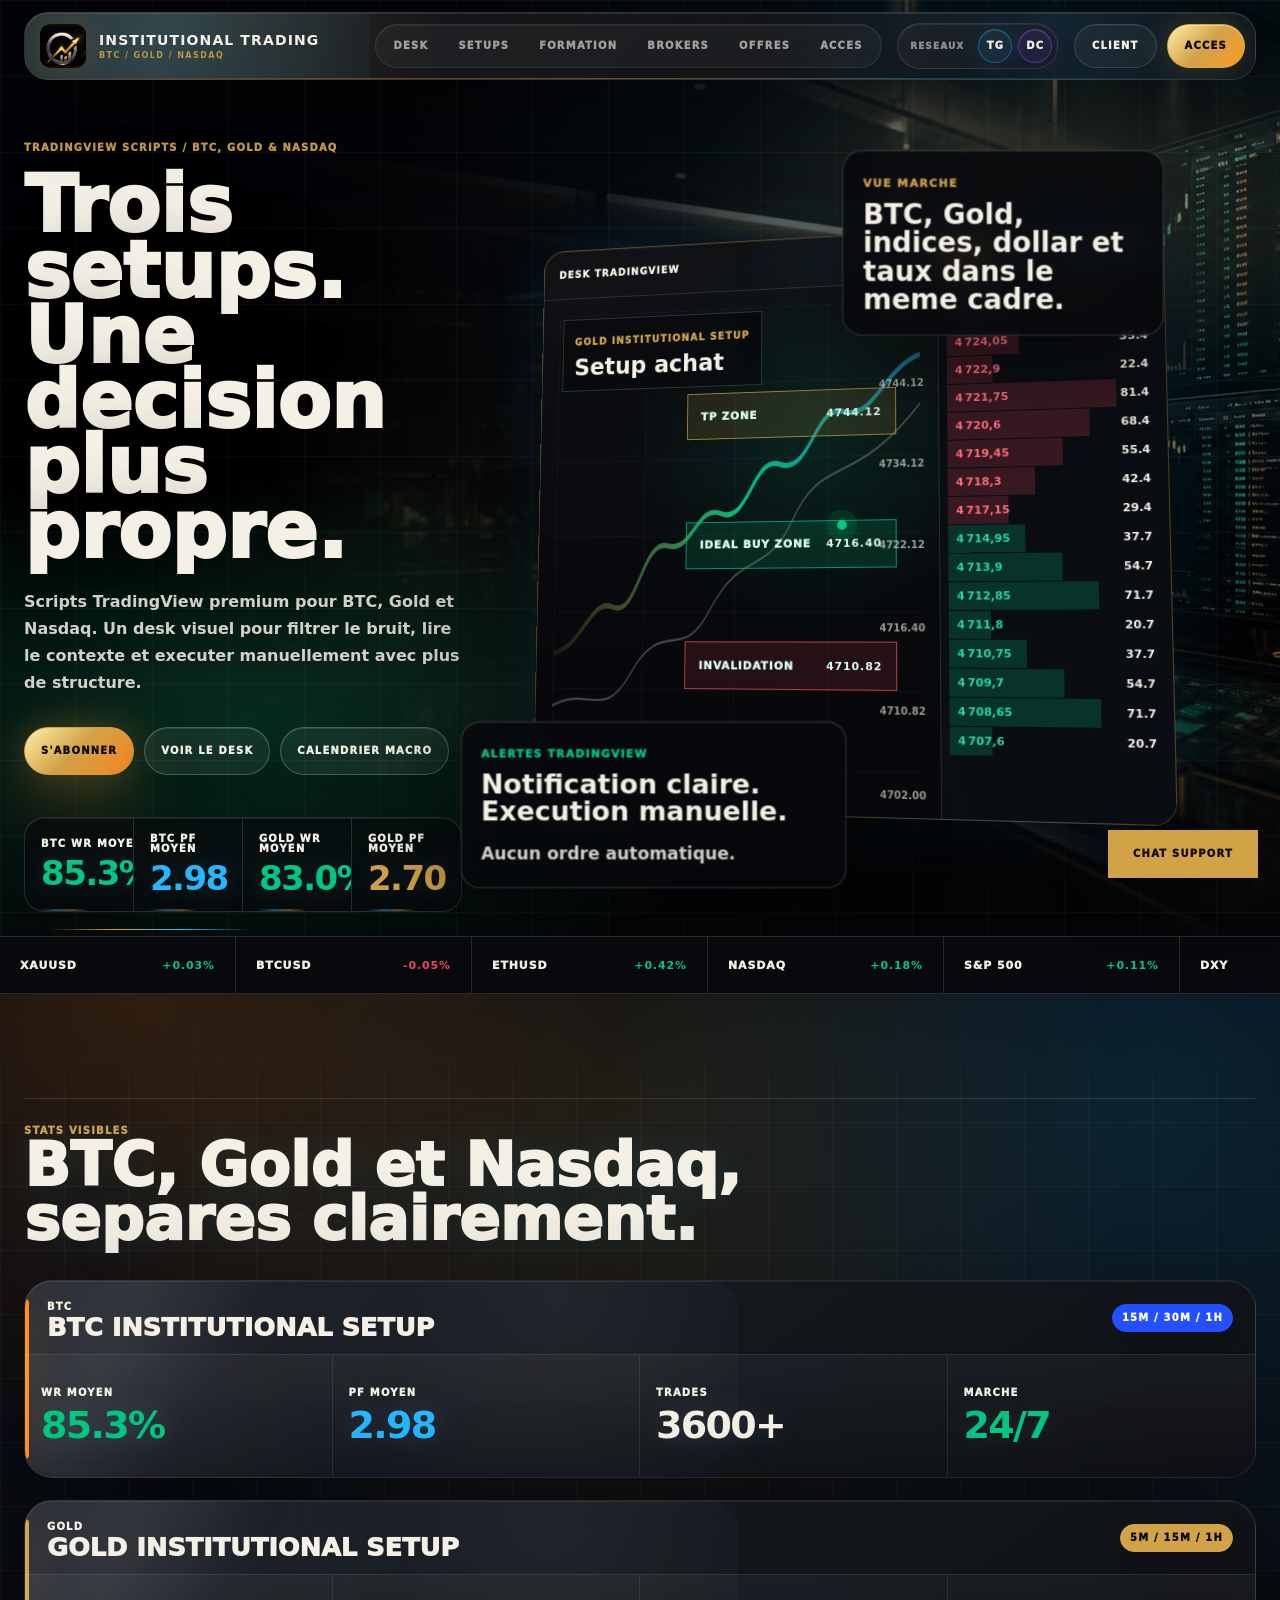
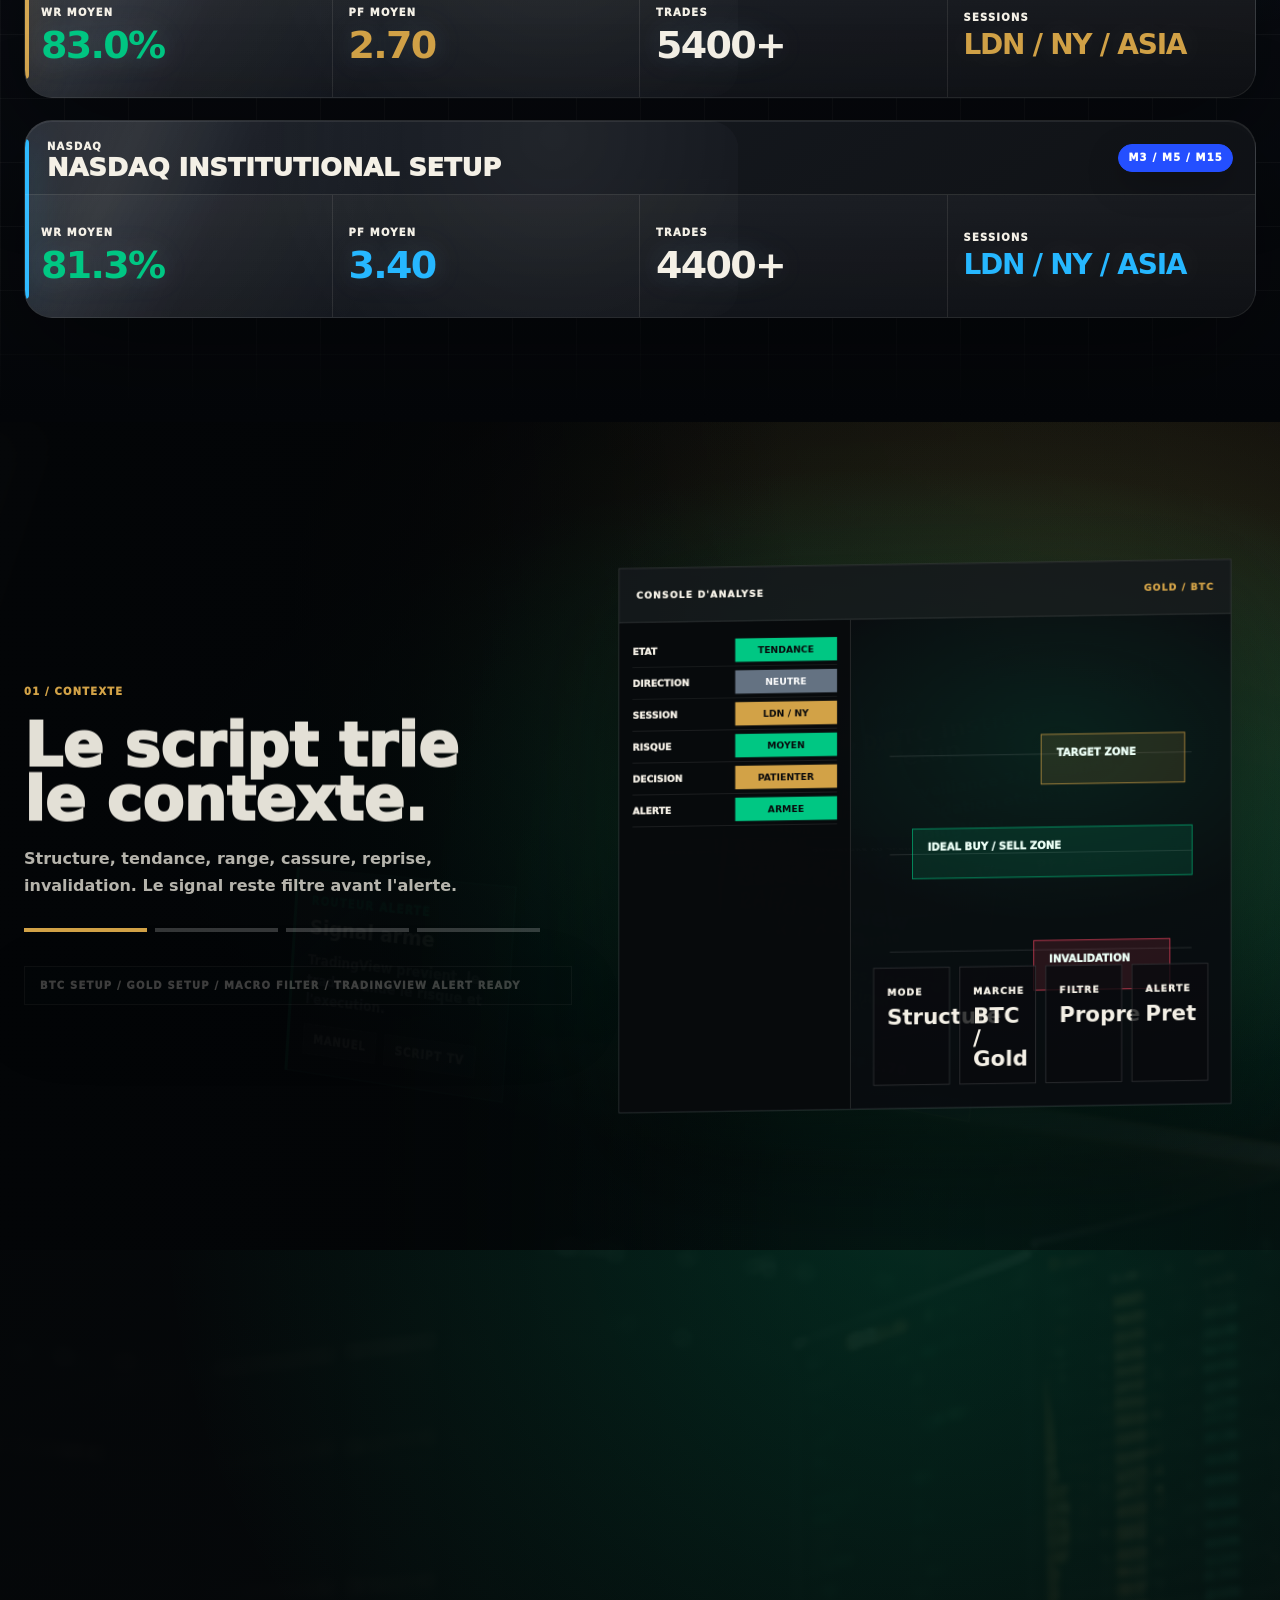
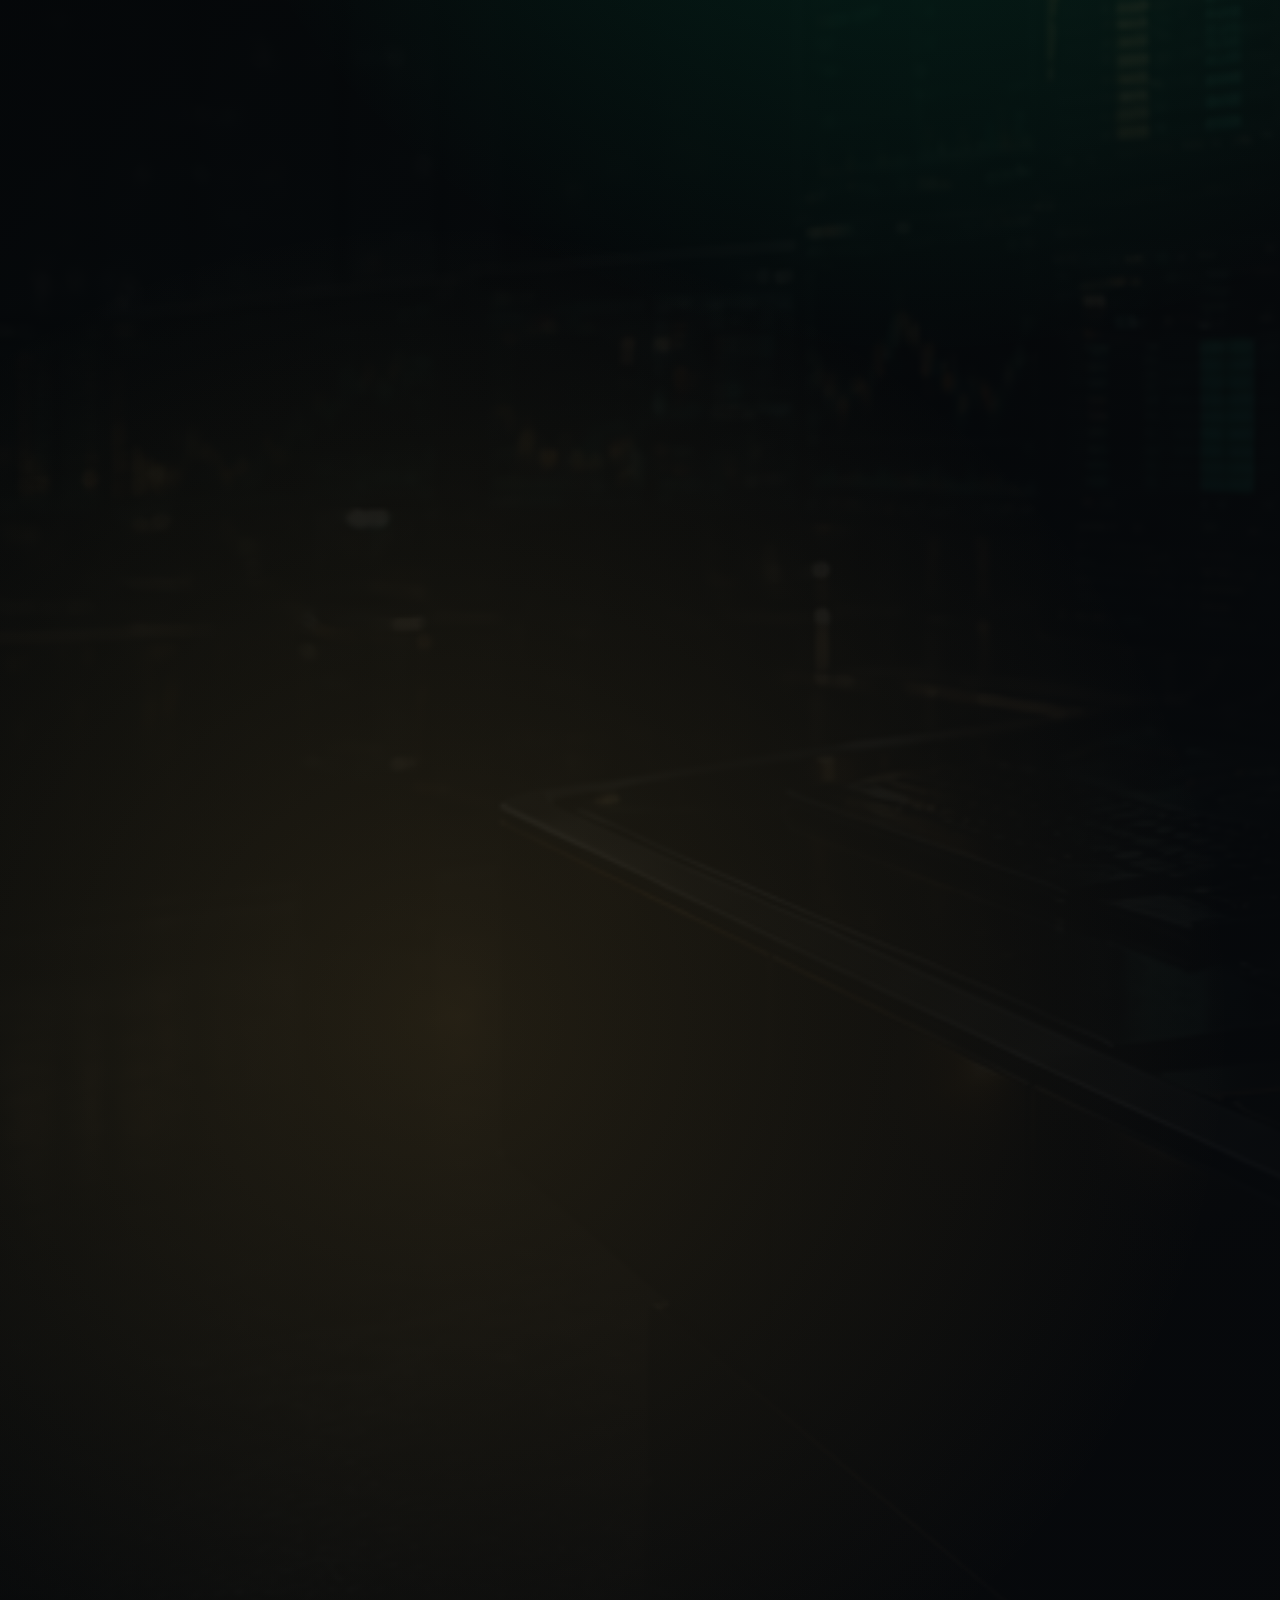
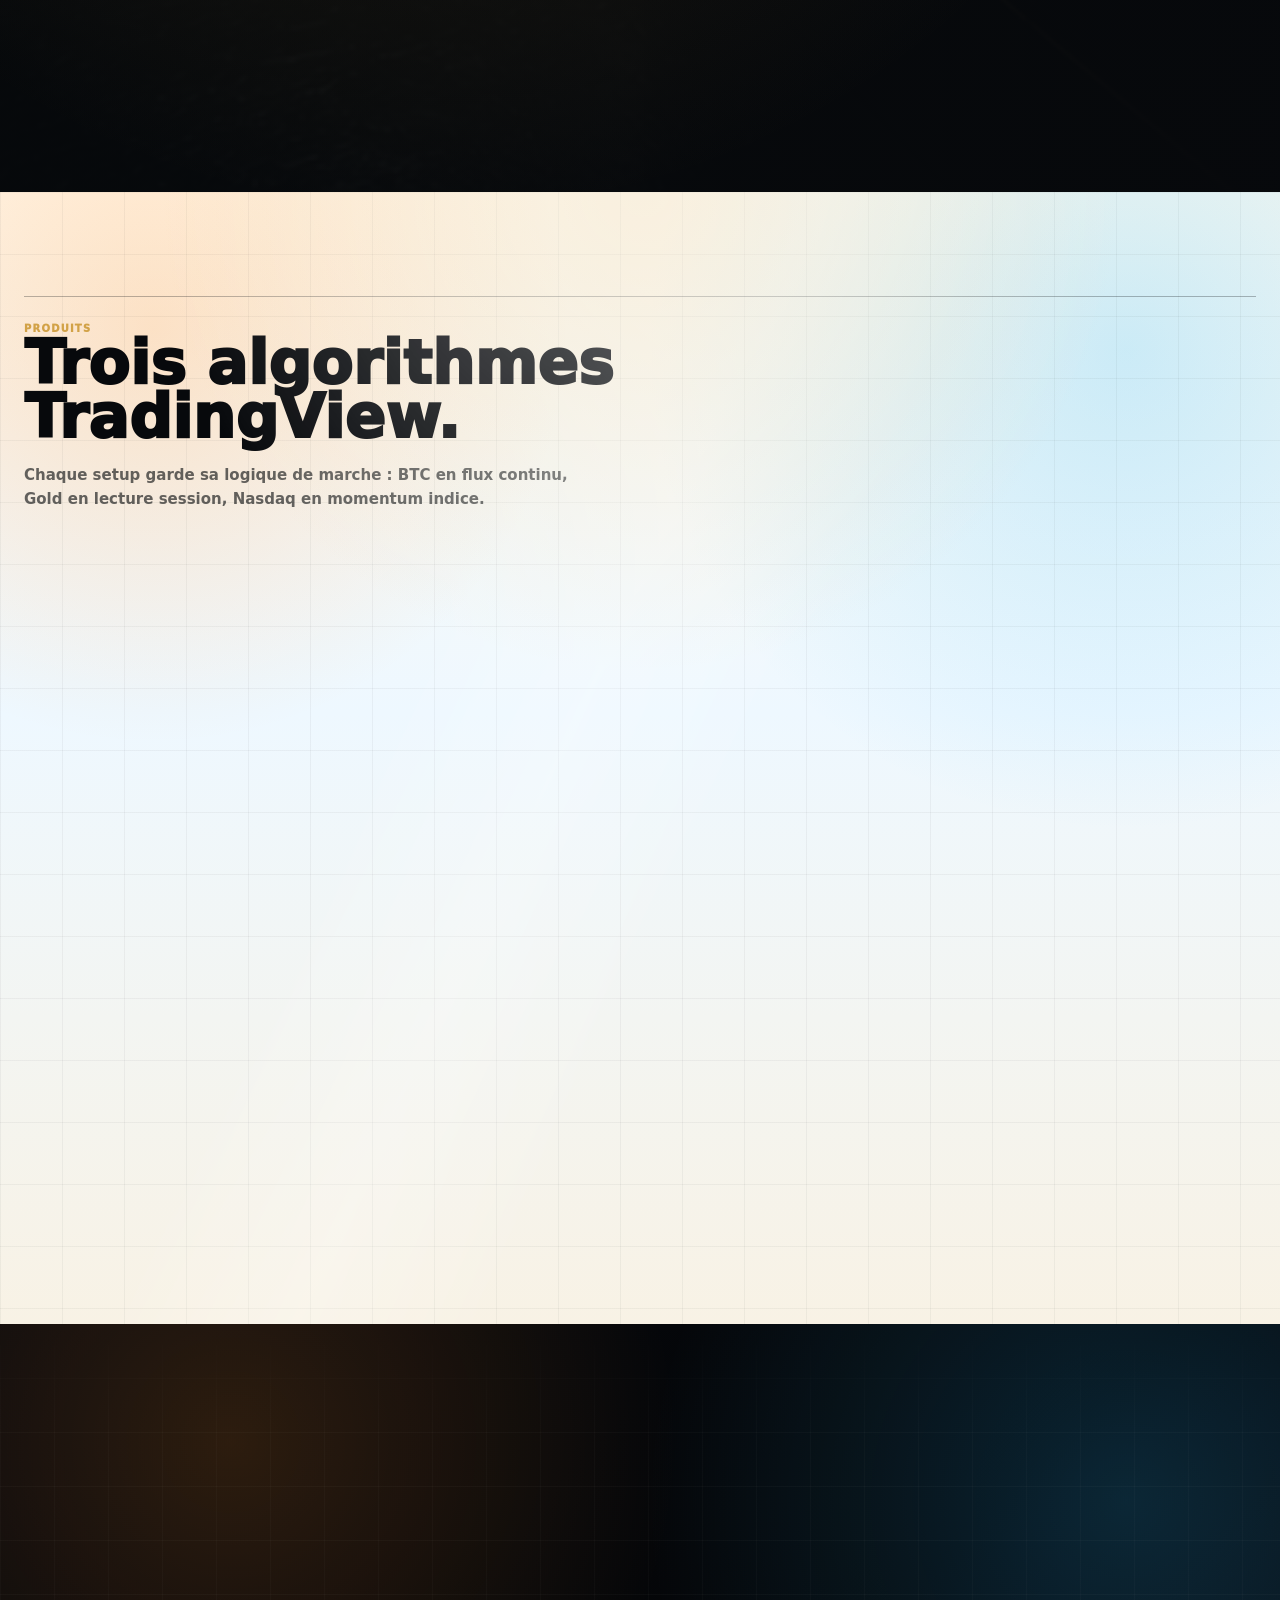
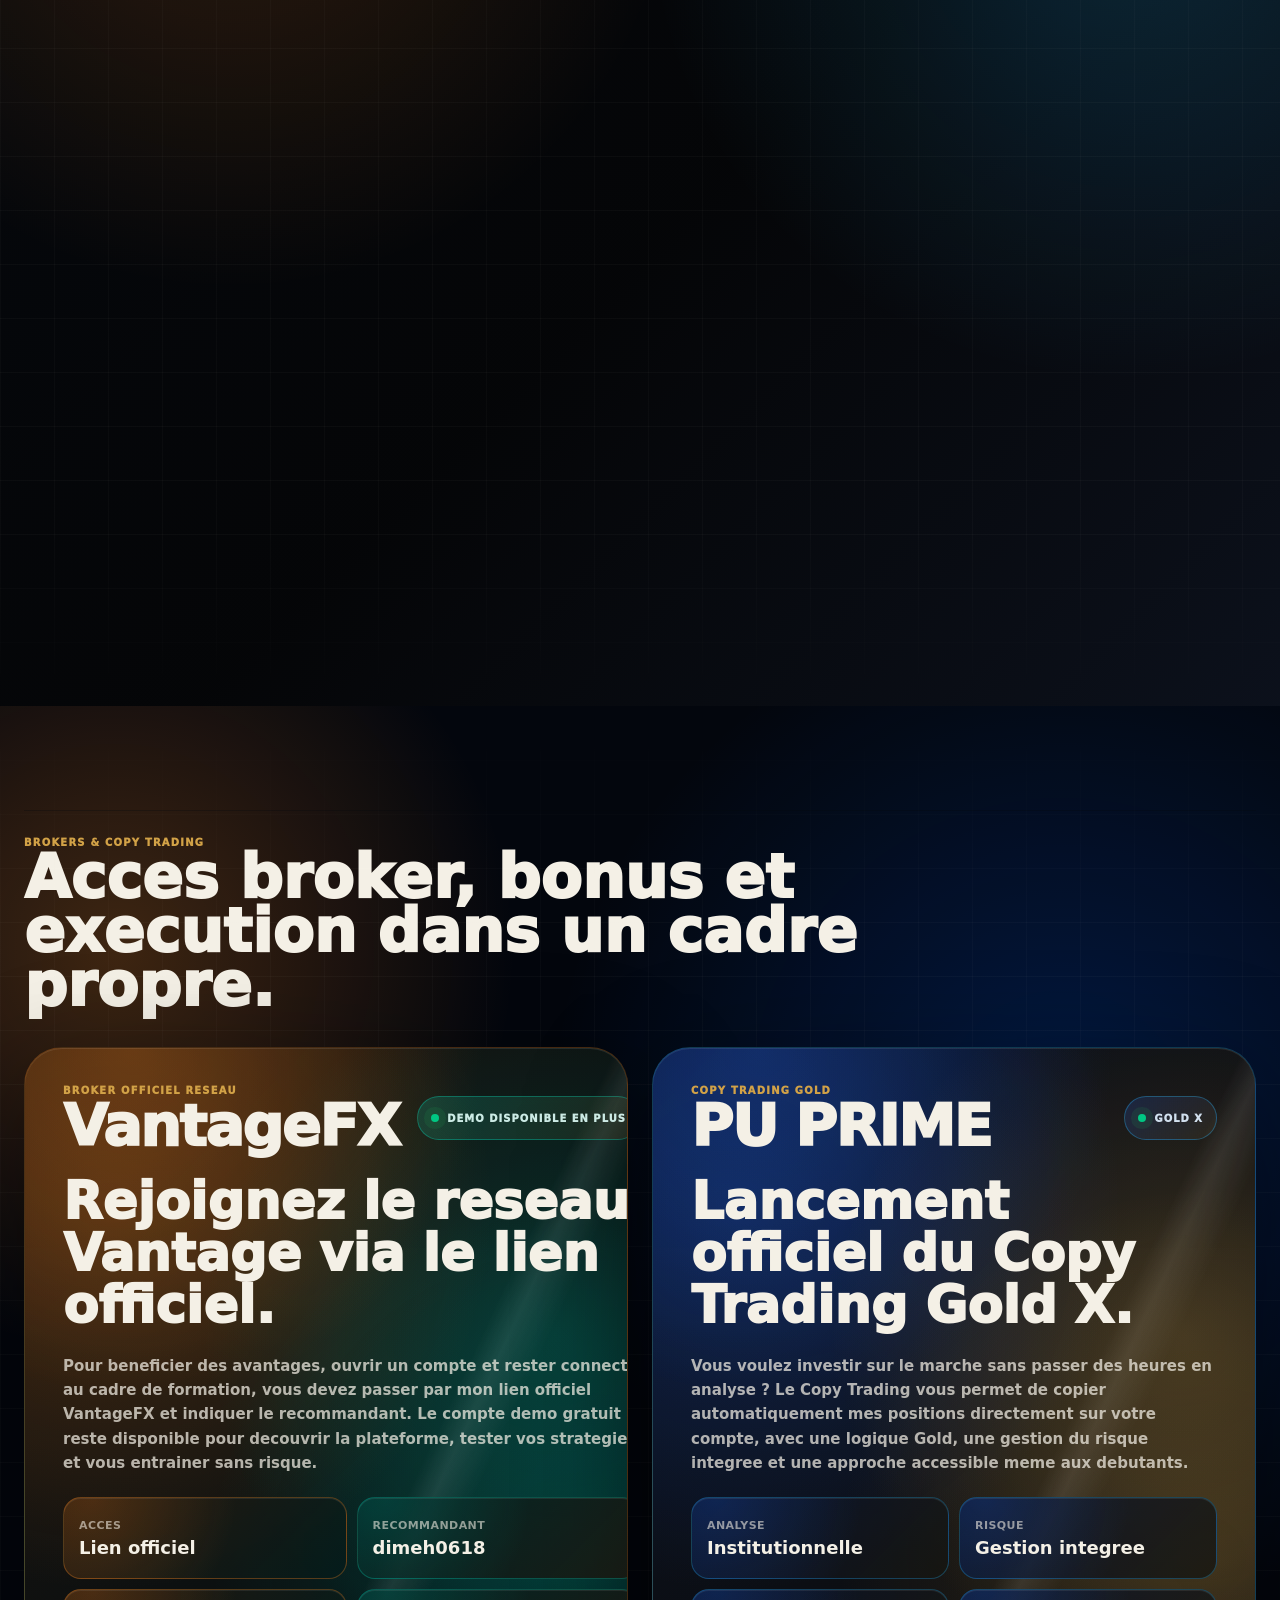
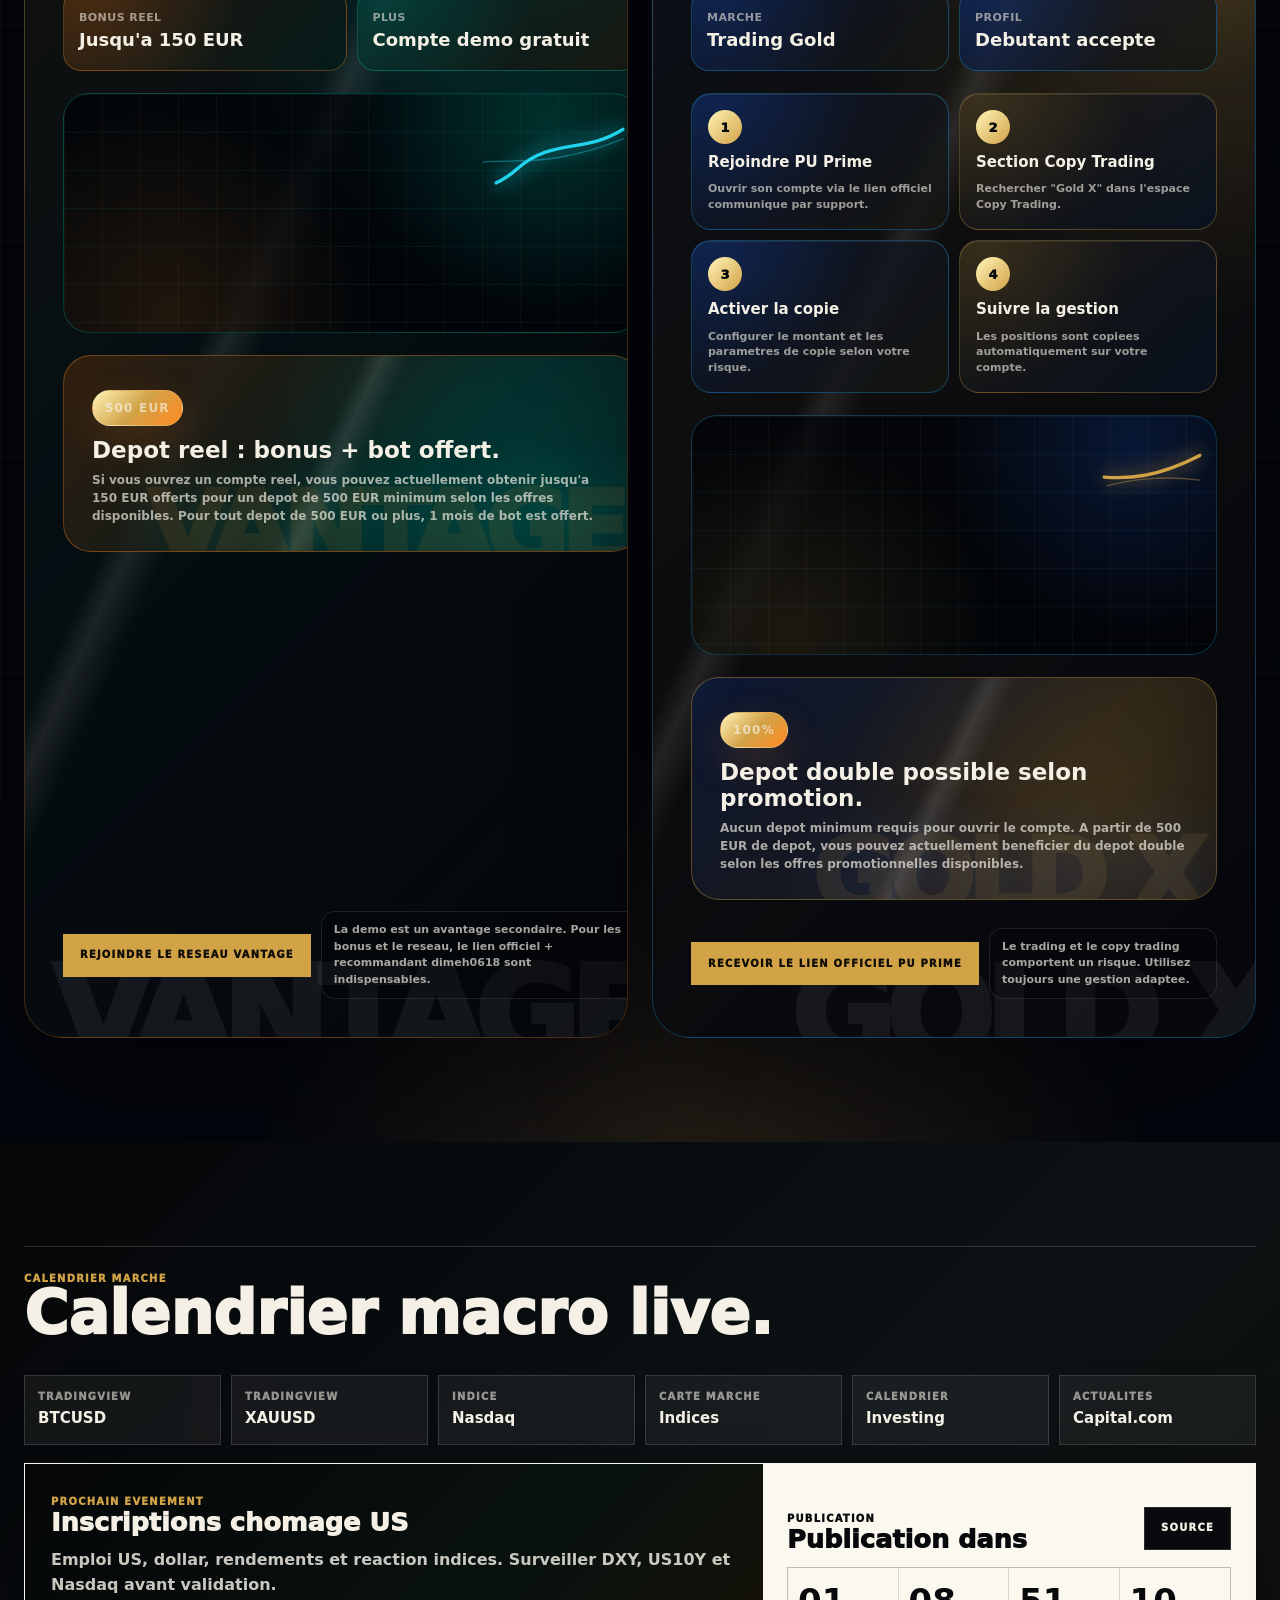
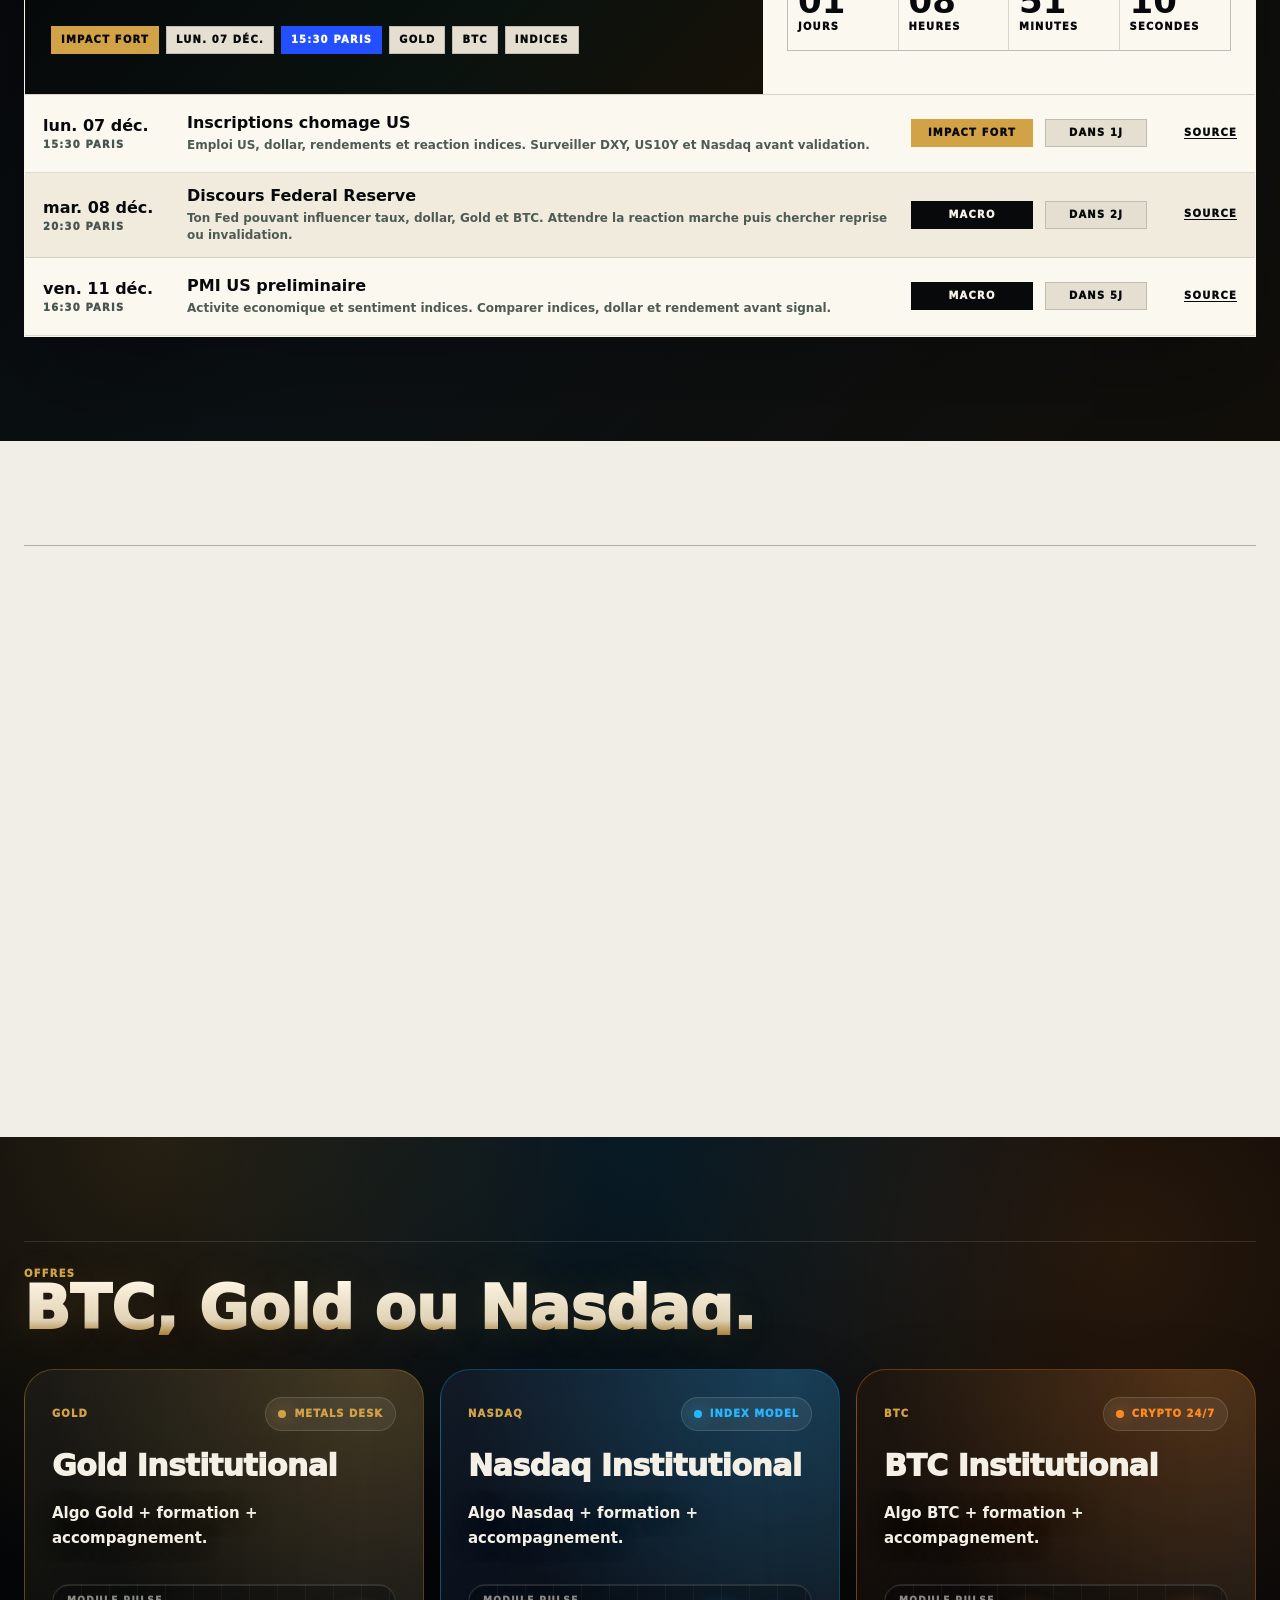
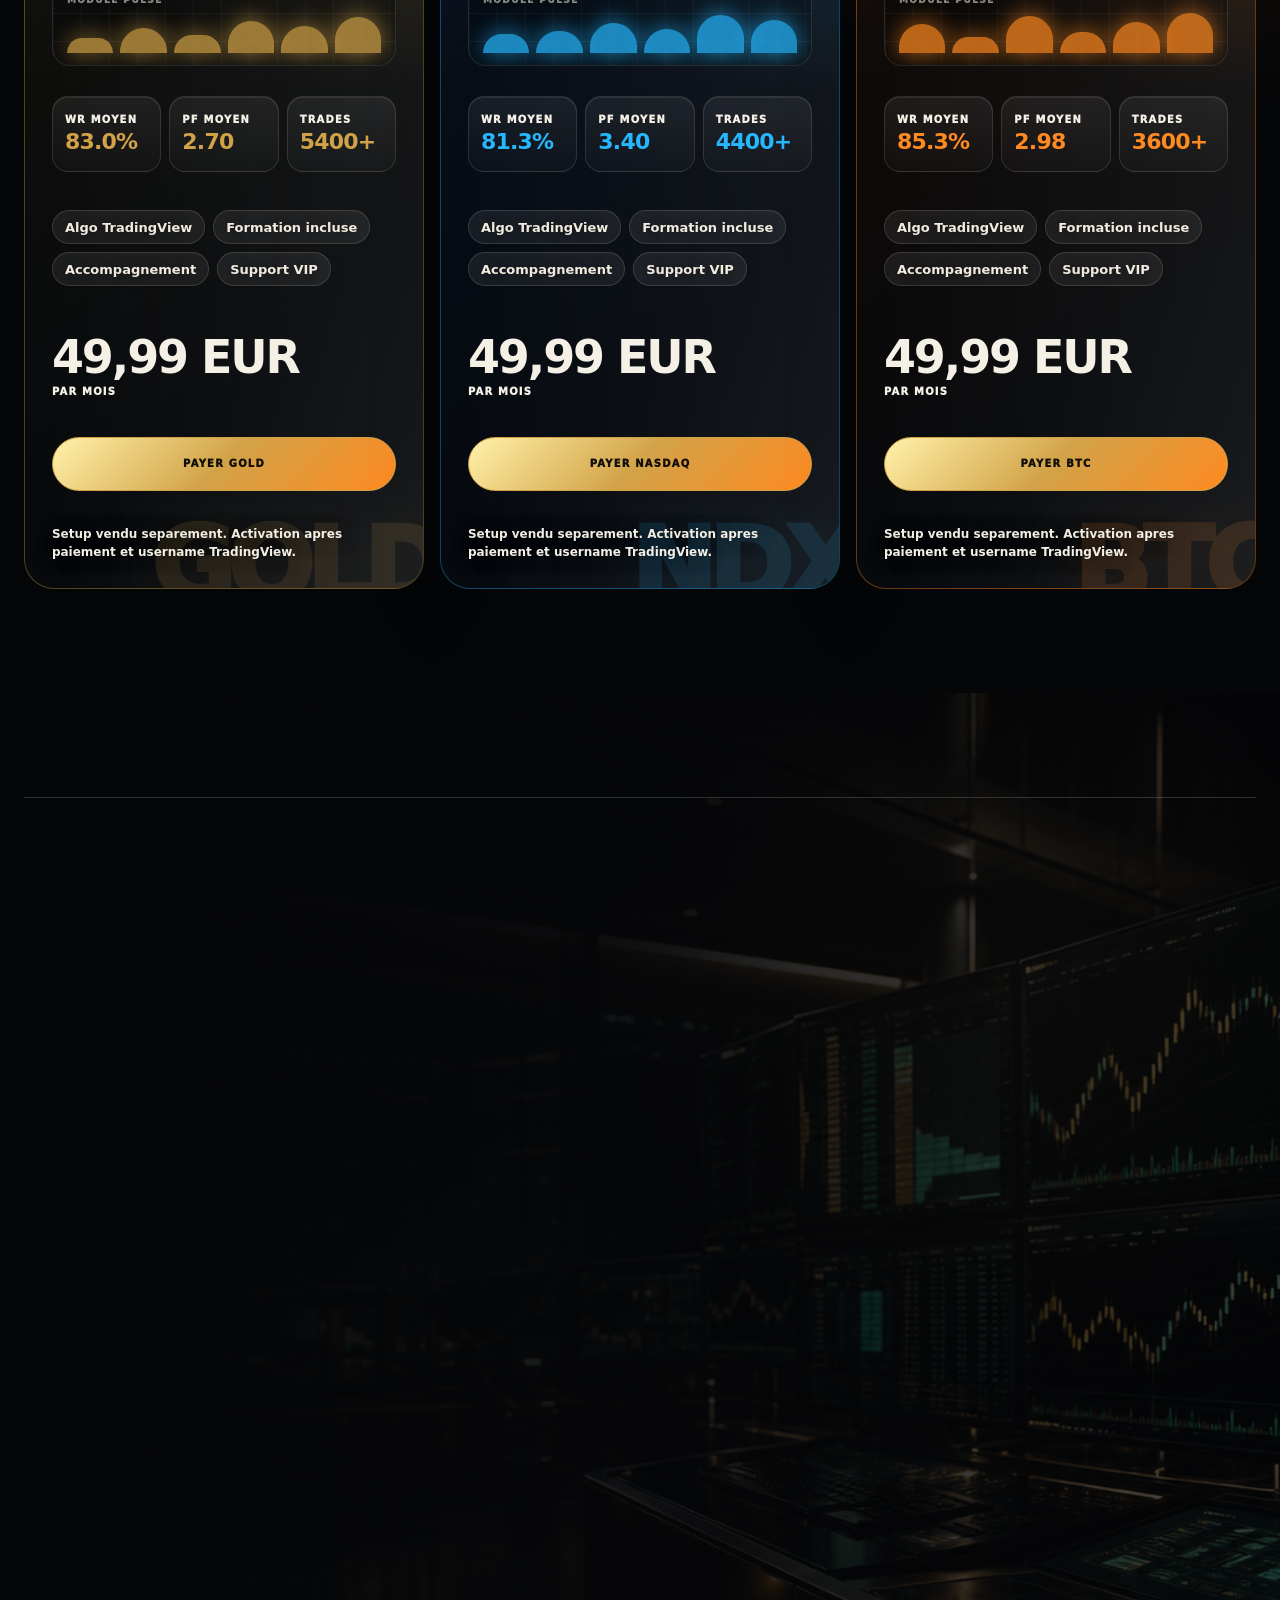
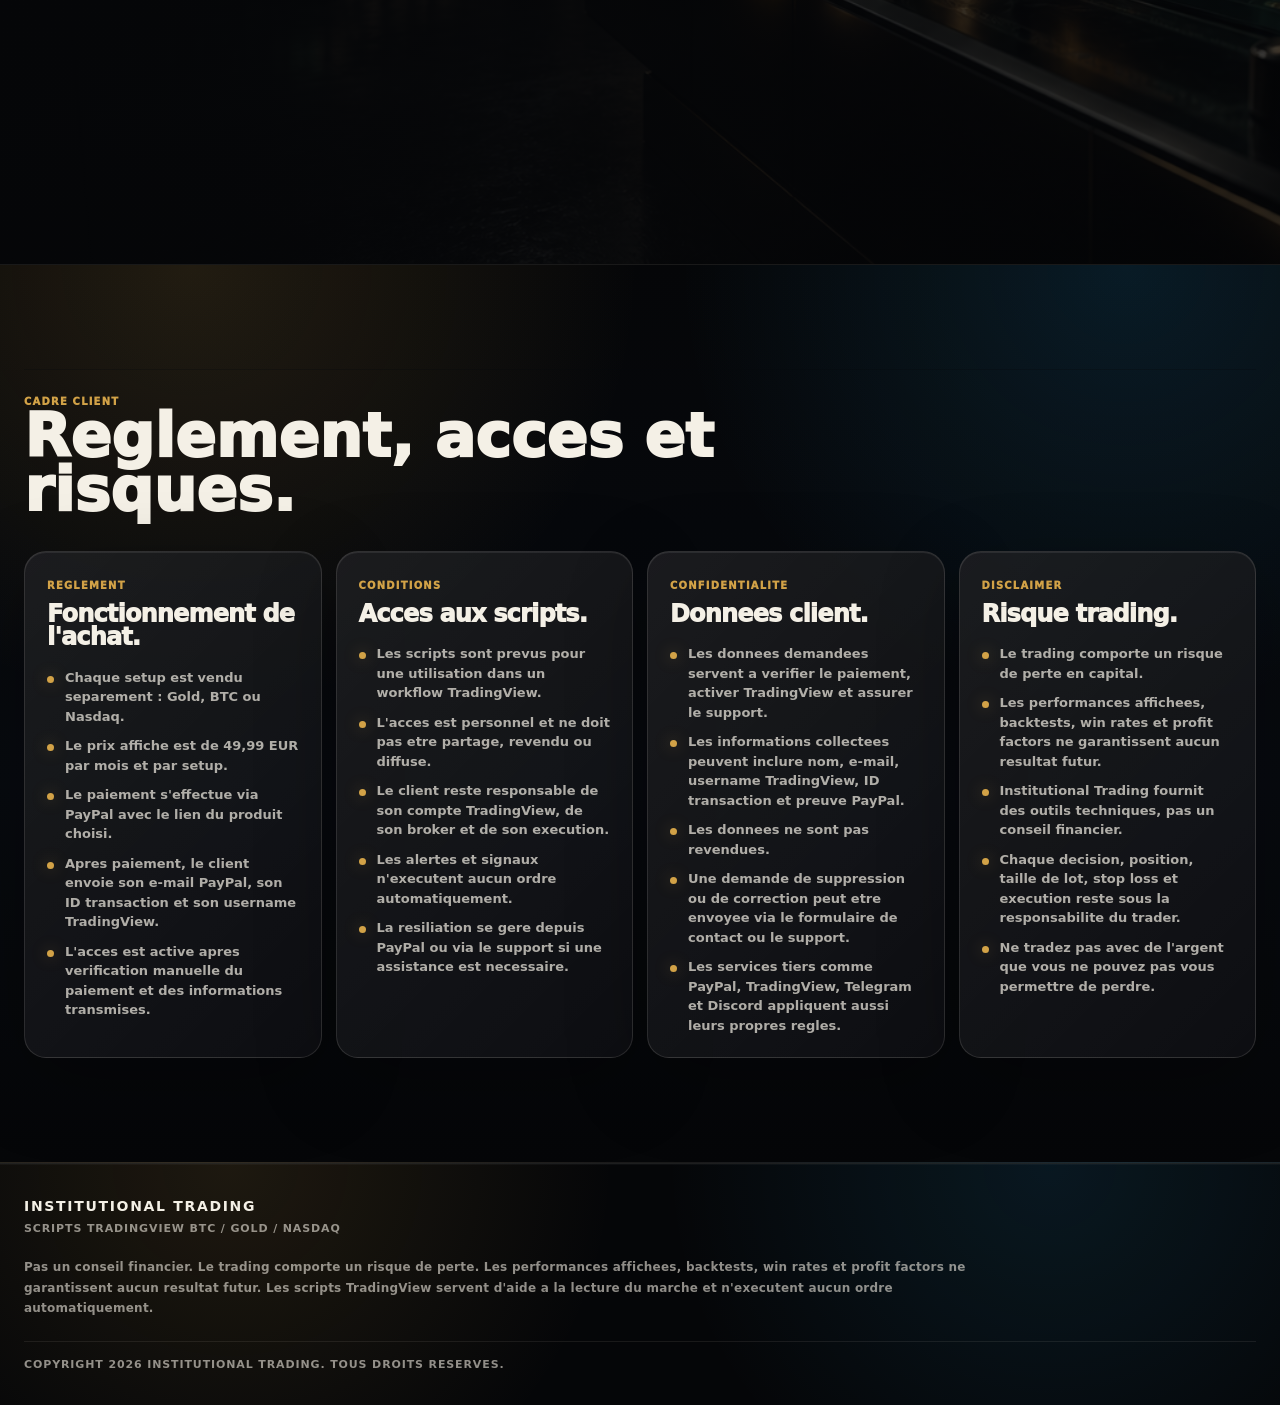
==== commit 6e0694c1: "Refine broker bonus panels" ====
--- a/DEPLOY_INSTITUTIONAL_TRADING_READY/index.html
+++ b/DEPLOY_INSTITUTIONAL_TRADING_READY/index.html
@@ -4531,51 +4531,98 @@
     }
 
     .broker-bonus {
-      display: grid;
-      grid-template-columns: auto 1fr;
-      gap: 16px;
+      position: relative;
+      display: grid;
+      grid-template-columns: 1fr;
+      gap: 12px;
       align-items: center;
-      padding: 18px;
+      min-height: 148px;
+      padding: 26px 28px;
       border: 1px solid rgba(255,138,33,.32);
-      border-radius: 24px;
+      border-radius: 28px;
       background:
         radial-gradient(circle at 6% 0, rgba(255,138,33,.28), transparent 18rem),
         rgba(255,138,33,.08);
+      overflow: hidden;
+      isolation: isolate;
+    }
+
+    .broker-bonus::before {
+      content: attr(data-stamp);
+      position: absolute;
+      right: 18px;
+      bottom: -18px;
+      z-index: -1;
+      color: rgba(244,240,230,.075);
+      font-size: clamp(70px, 8vw, 138px);
+      line-height: .78;
+      font-weight: 950;
+      letter-spacing: -.08em;
+      text-transform: uppercase;
+      white-space: nowrap;
+      pointer-events: none;
+    }
+
+    .broker-bonus::after {
+      content: "";
+      position: absolute;
+      inset: 0;
+      z-index: -2;
+      background:
+        linear-gradient(115deg, transparent 0 45%, rgba(255,255,255,.10) 48%, transparent 52%),
+        radial-gradient(circle at 82% 70%, var(--bonus-glow), transparent 18rem);
+      pointer-events: none;
     }
 
     .broker-card.vantage .broker-bonus {
+      --bonus-glow: rgba(0,219,189,.20);
       border-color: rgba(255,138,33,.38);
       background:
-        radial-gradient(circle at 6% 0, rgba(255,138,33,.30), transparent 18rem),
-        linear-gradient(135deg, rgba(255,138,33,.14), rgba(0,219,189,.06)),
+        linear-gradient(135deg, rgba(255,138,33,.18), rgba(0,219,189,.08) 62%, rgba(5,7,12,.88)),
         rgba(5,7,12,.82);
     }
 
+    .broker-card.vantage .broker-bonus::before {
+      color: rgba(255,138,33,.095);
+      text-shadow: 0 0 58px rgba(0,219,189,.16);
+    }
+
     .broker-card.puprime .broker-bonus {
+      --bonus-glow: rgba(210,162,71,.20);
       border-color: rgba(210,162,71,.40);
       background:
-        radial-gradient(circle at 6% 0, rgba(210,162,71,.28), transparent 18rem),
-        linear-gradient(135deg, rgba(38,107,255,.10), rgba(210,162,71,.12)),
+        linear-gradient(135deg, rgba(38,107,255,.16), rgba(210,162,71,.12) 62%, rgba(5,7,12,.88)),
         rgba(5,7,12,.82);
     }
 
+    .broker-card.puprime .broker-bonus::before {
+      color: rgba(210,162,71,.105);
+      text-shadow: 0 0 58px rgba(38,107,255,.18);
+    }
+
     .bonus-value {
-      min-width: 116px;
-      min-height: 90px;
-      display: grid;
-      place-items: center;
-      border-radius: 20px;
+      width: fit-content;
+      min-width: 0;
+      min-height: 0;
+      display: inline-flex;
+      align-items: center;
+      justify-content: center;
+      padding: 8px 12px;
+      border: 1px solid rgba(244,240,230,.18);
+      border-radius: 999px;
       color: #090805;
       background: linear-gradient(135deg, #fff4b8, var(--gold), var(--btc));
-      font-size: 33px;
+      font-size: 11px;
       line-height: 1;
       font-weight: 950;
-      box-shadow: 0 22px 64px rgba(255,138,33,.22);
+      letter-spacing: .1em;
+      text-transform: uppercase;
+      box-shadow: 0 16px 42px rgba(255,138,33,.18);
     }
 
     .broker-bonus strong {
       color: var(--paper);
-      font-size: 20px;
+      font-size: 23px;
       line-height: 1.1;
     }
 
@@ -6576,7 +6623,7 @@
                   <path d="M0 245 C68 224 104 180 152 190 C232 208 248 96 330 108 C416 120 426 210 514 162 C612 108 665 132 724 86 C784 40 836 64 900 28"></path>
                 </svg>
               </div>
-              <div class="broker-bonus">
+              <div class="broker-bonus" data-stamp="VANTAGE">
                 <span class="bonus-value">500 EUR</span>
                 <div>
                   <strong>Depot reel : bonus + bot offert.</strong>
@@ -6619,7 +6666,7 @@
                   <path d="M0 252 C80 224 126 232 186 184 C248 136 310 152 376 116 C454 72 512 104 574 78 C682 32 730 104 900 34"></path>
                 </svg>
               </div>
-              <div class="broker-bonus">
+              <div class="broker-bonus" data-stamp="GOLD X">
                 <span class="bonus-value">100%</span>
                 <div>
                   <strong>Depot double possible selon promotion.</strong>
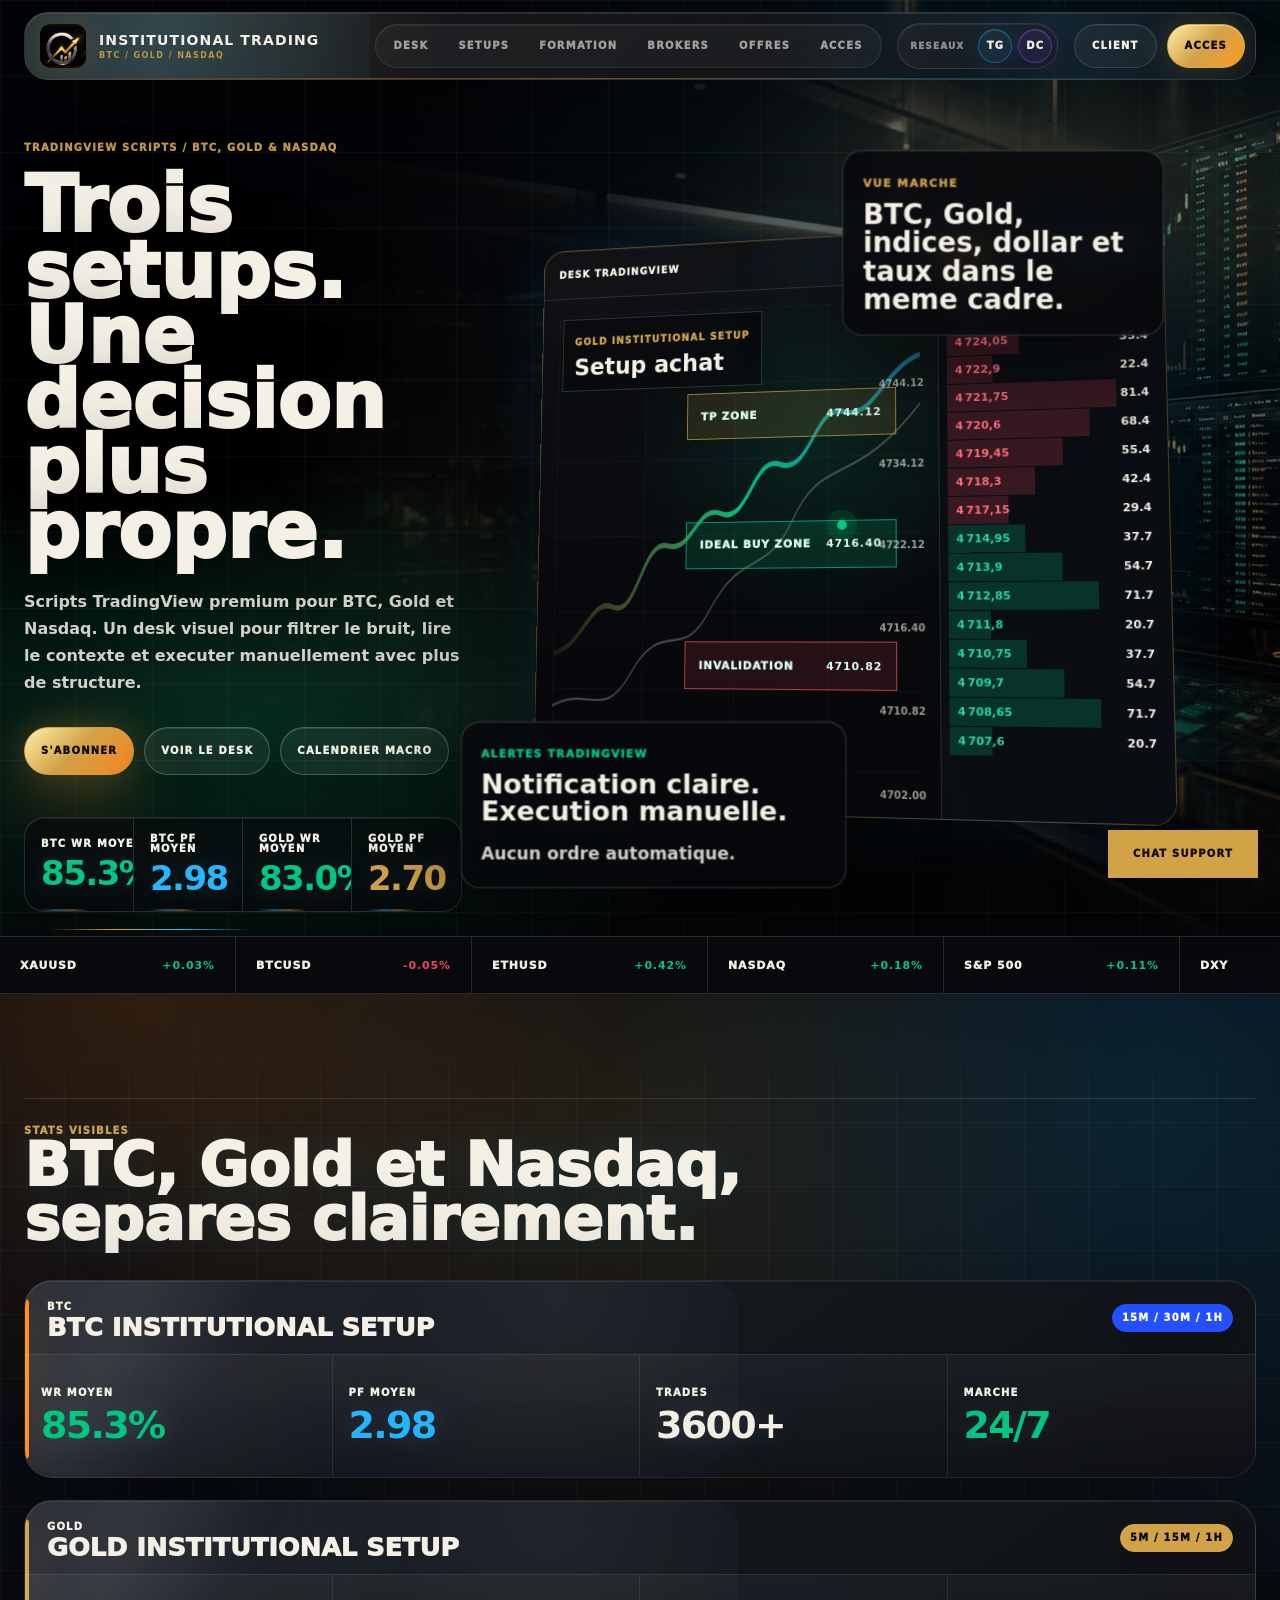
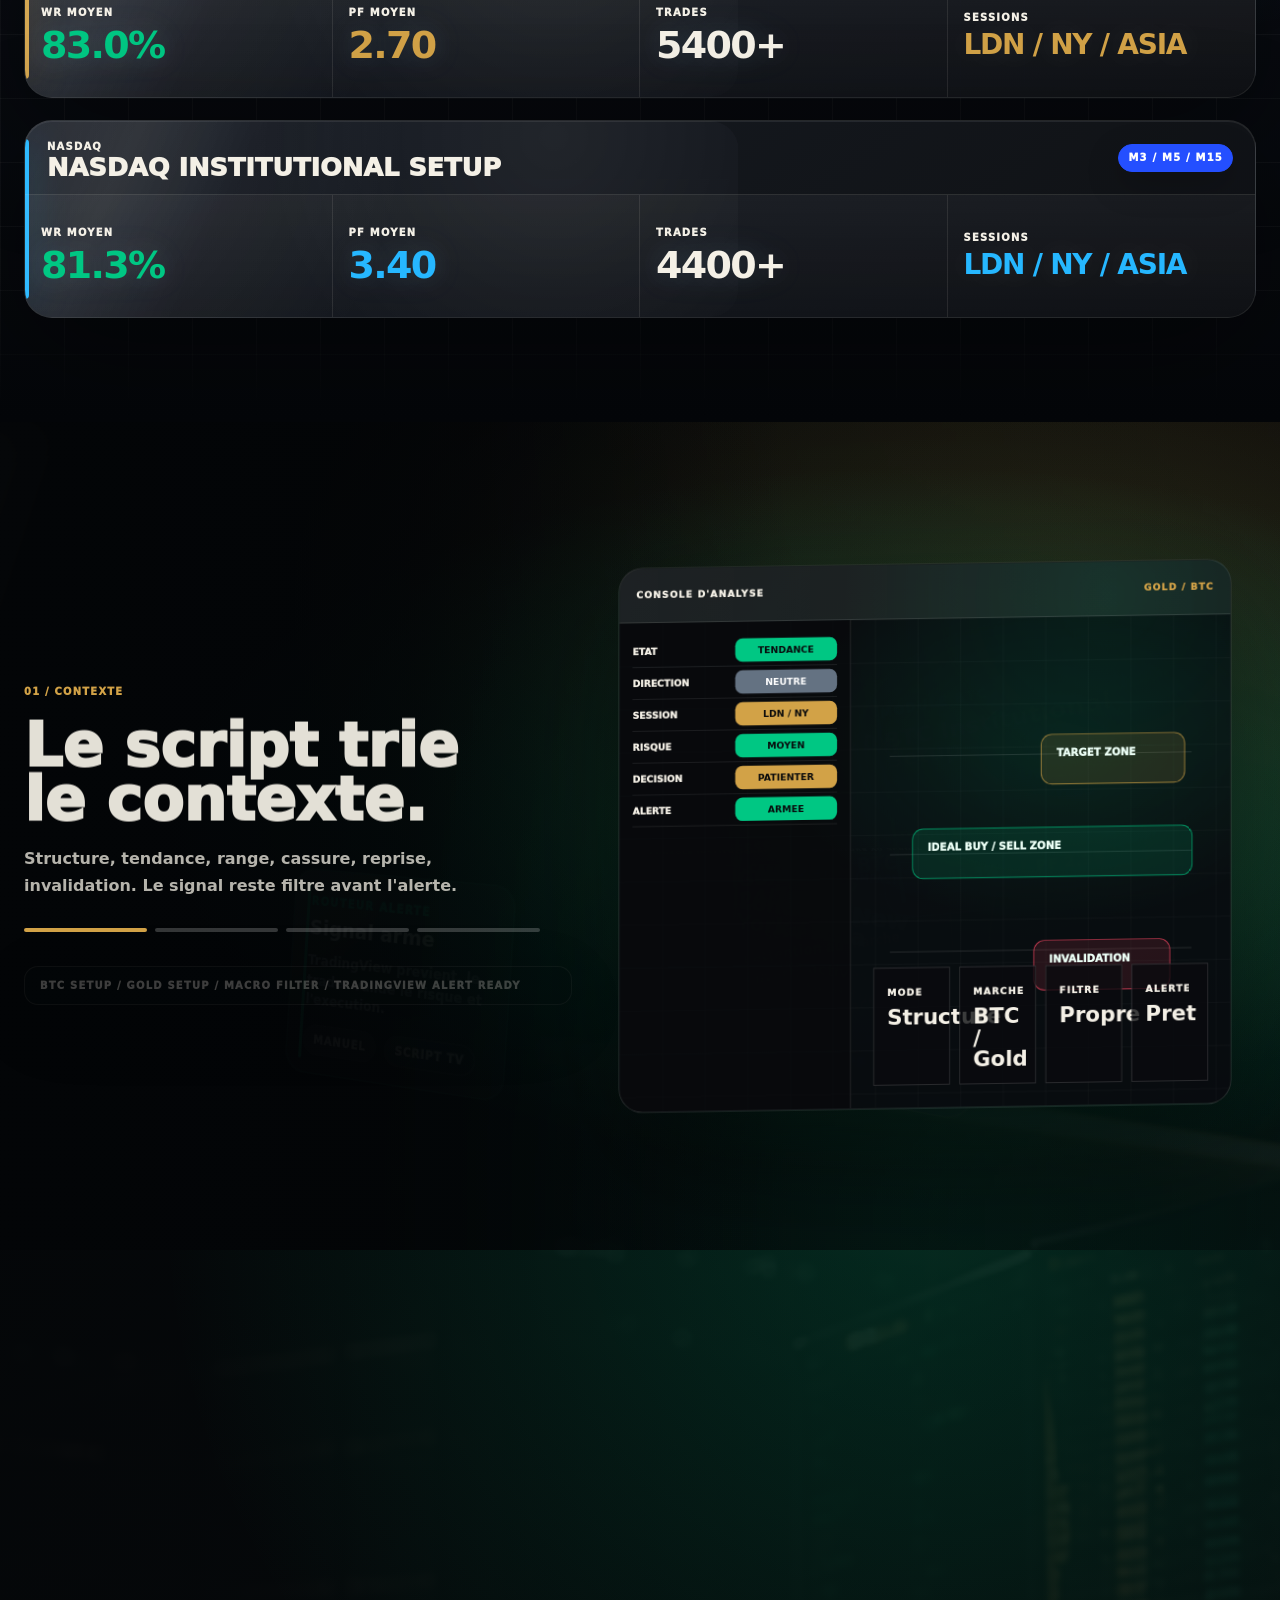
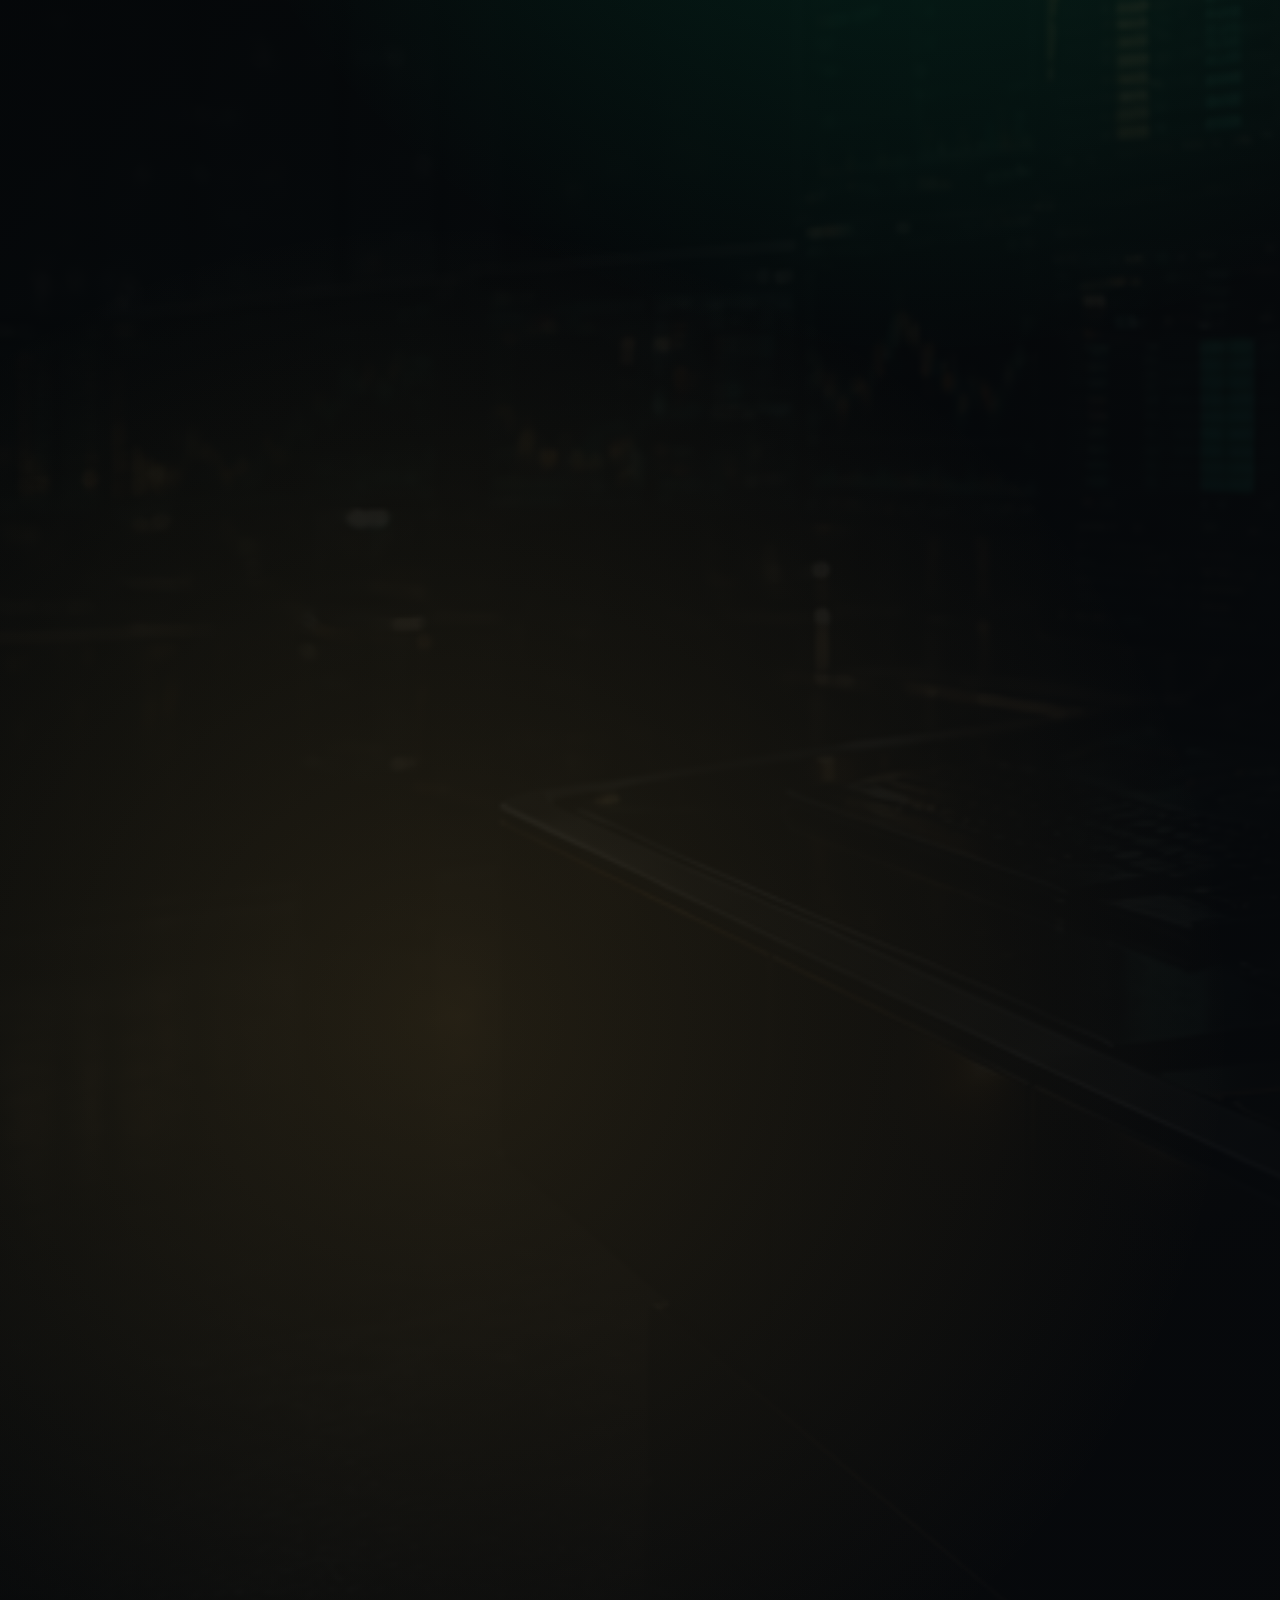
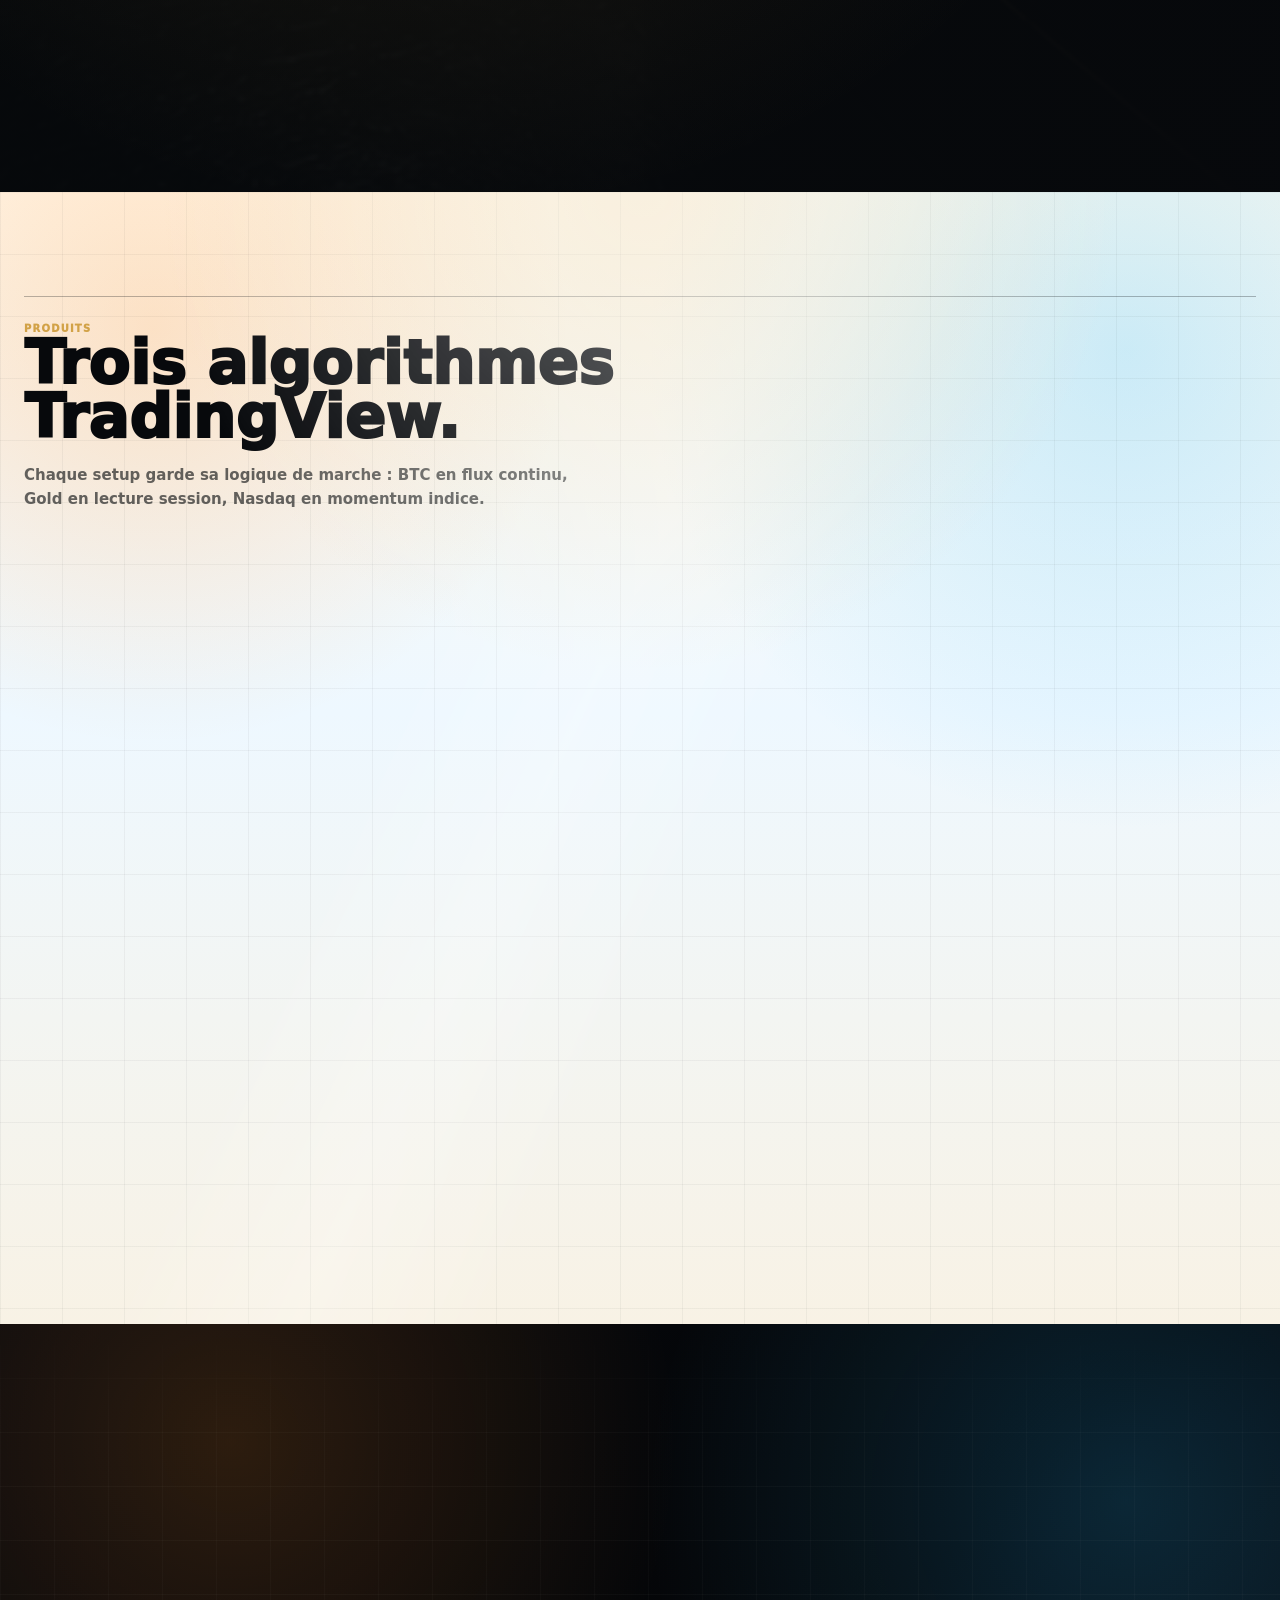
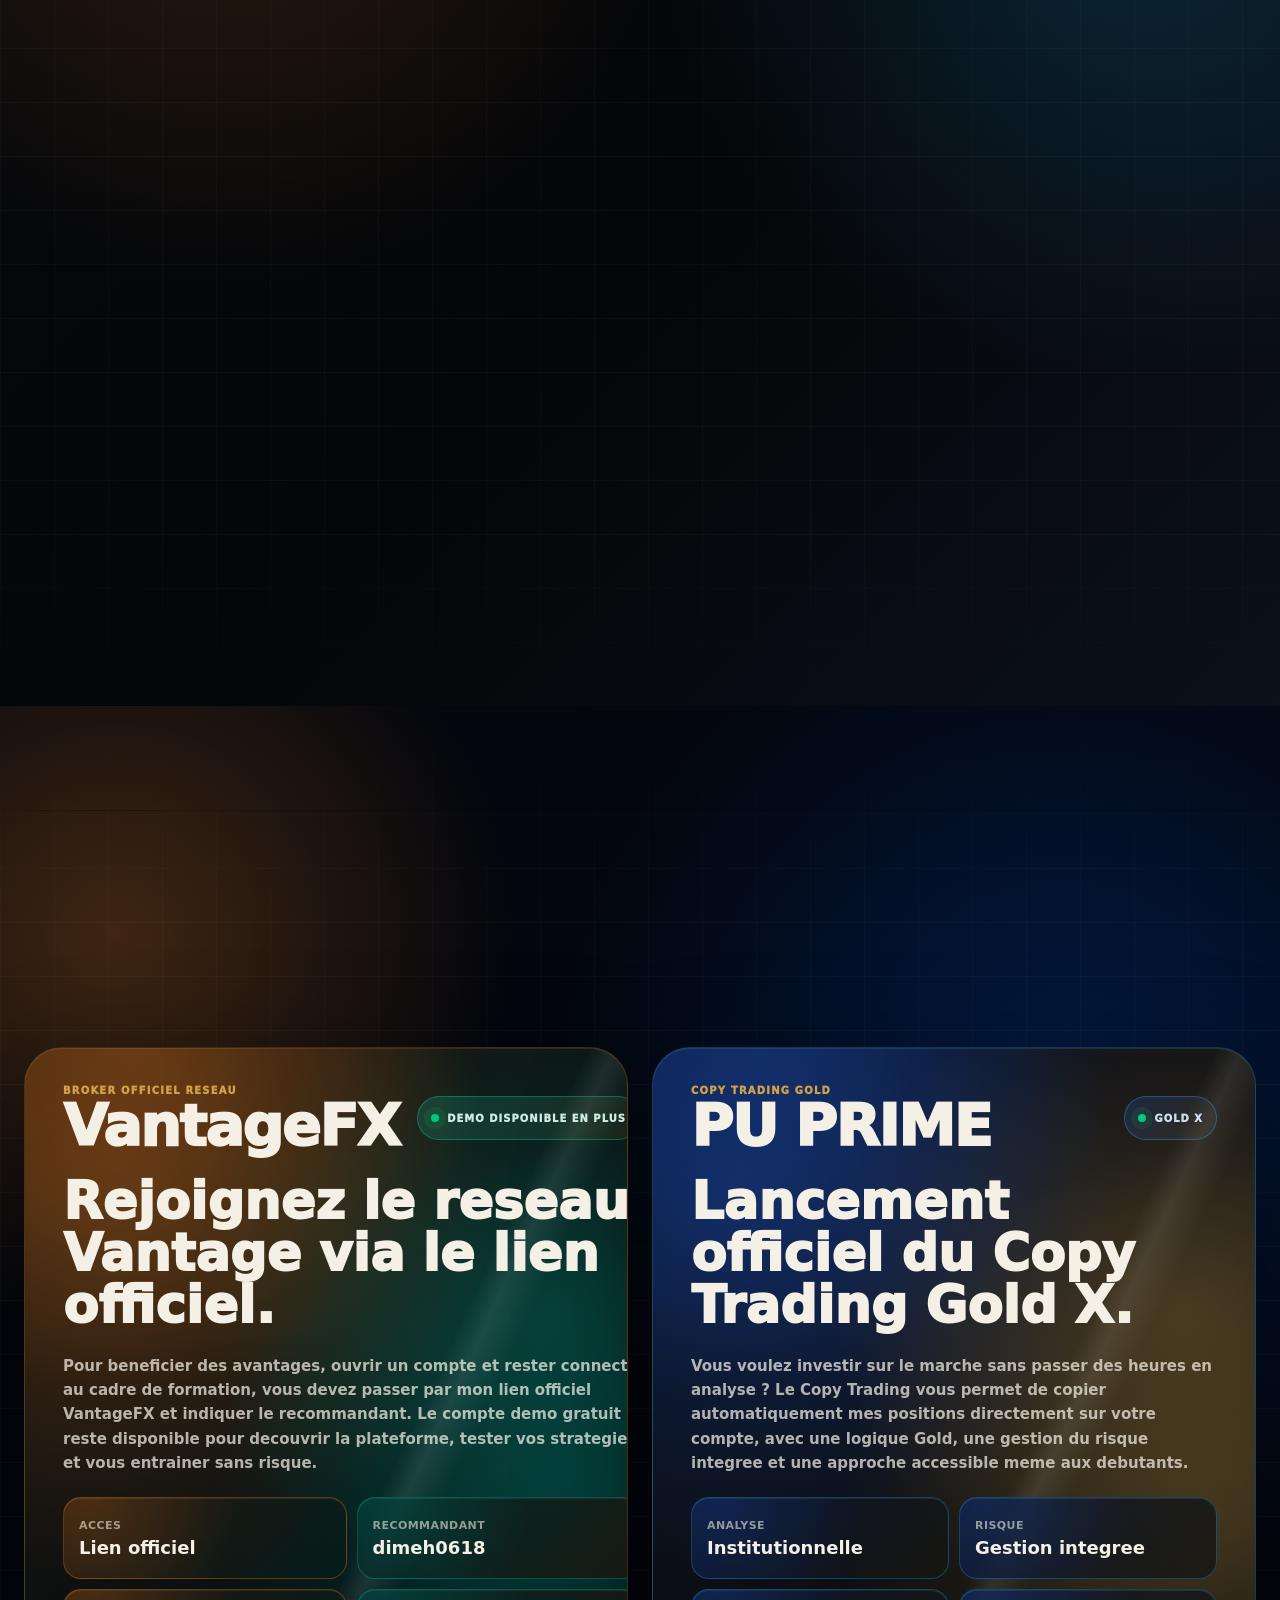
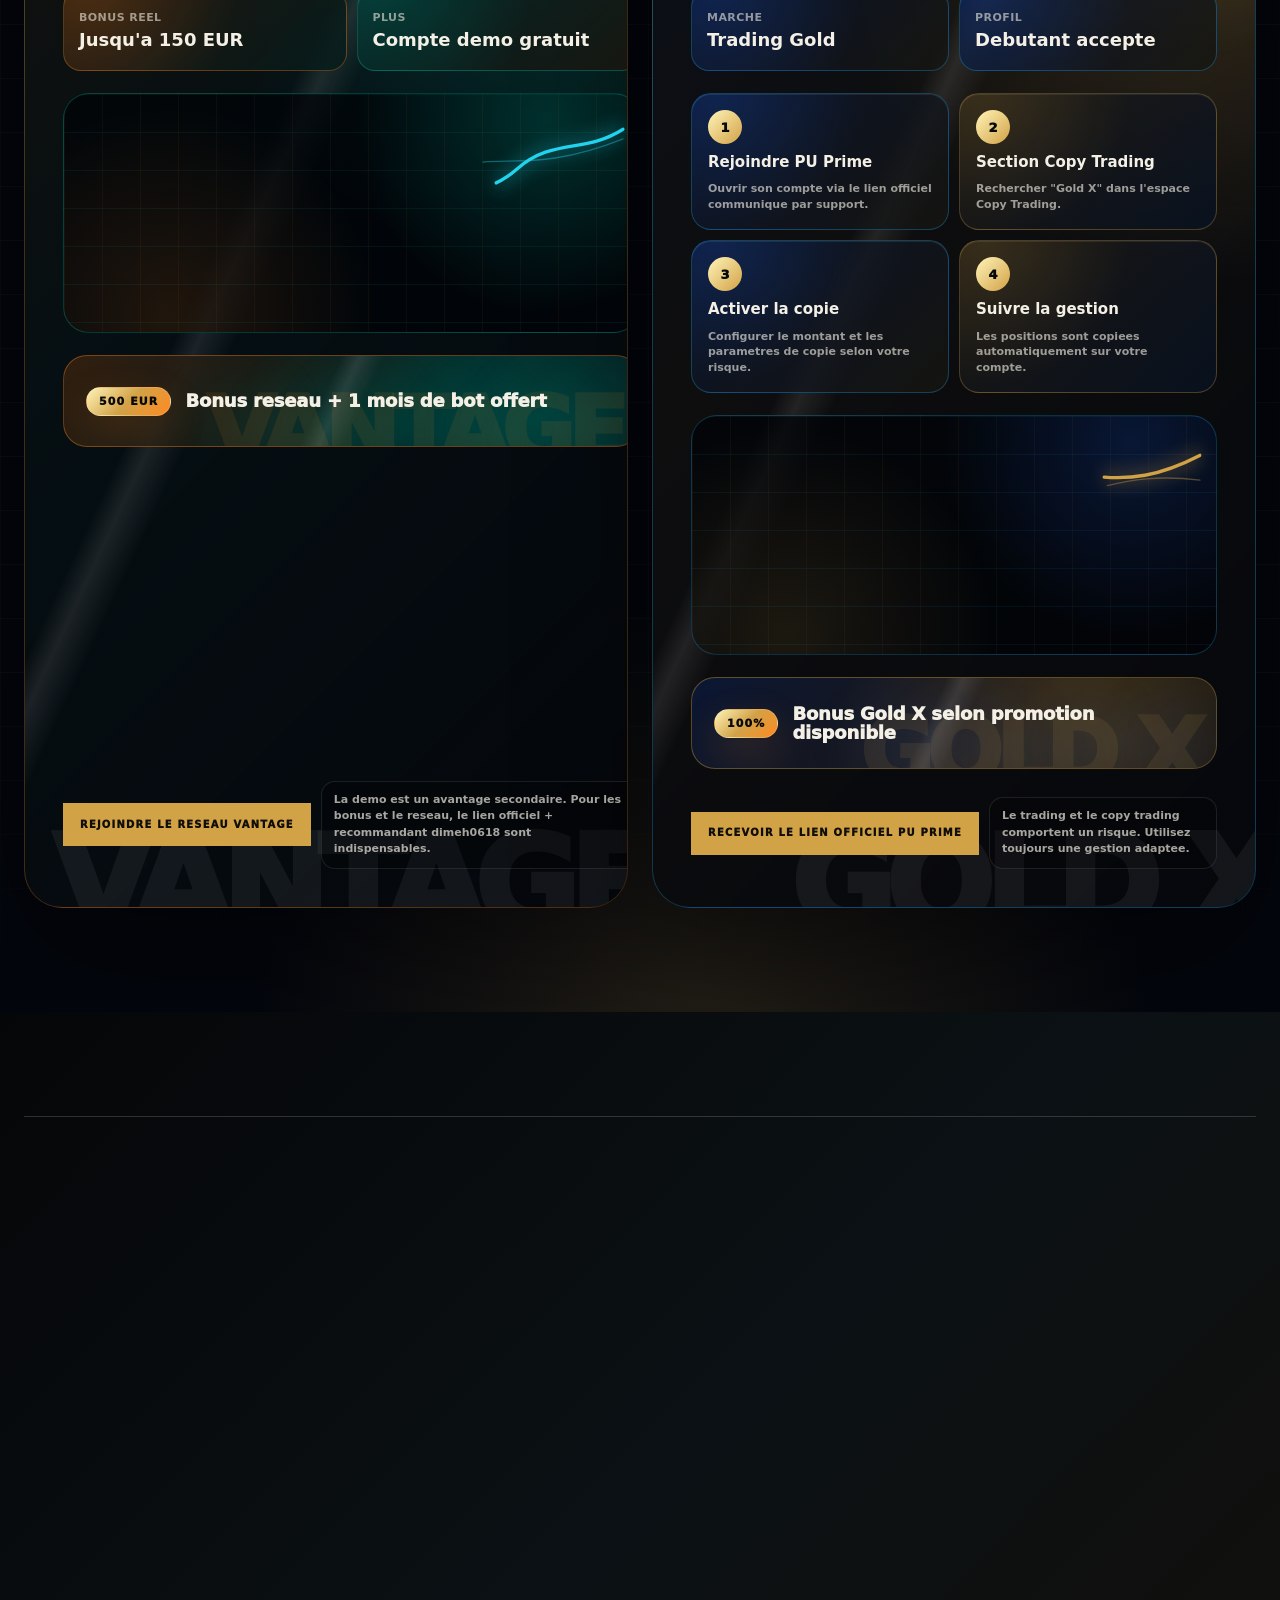
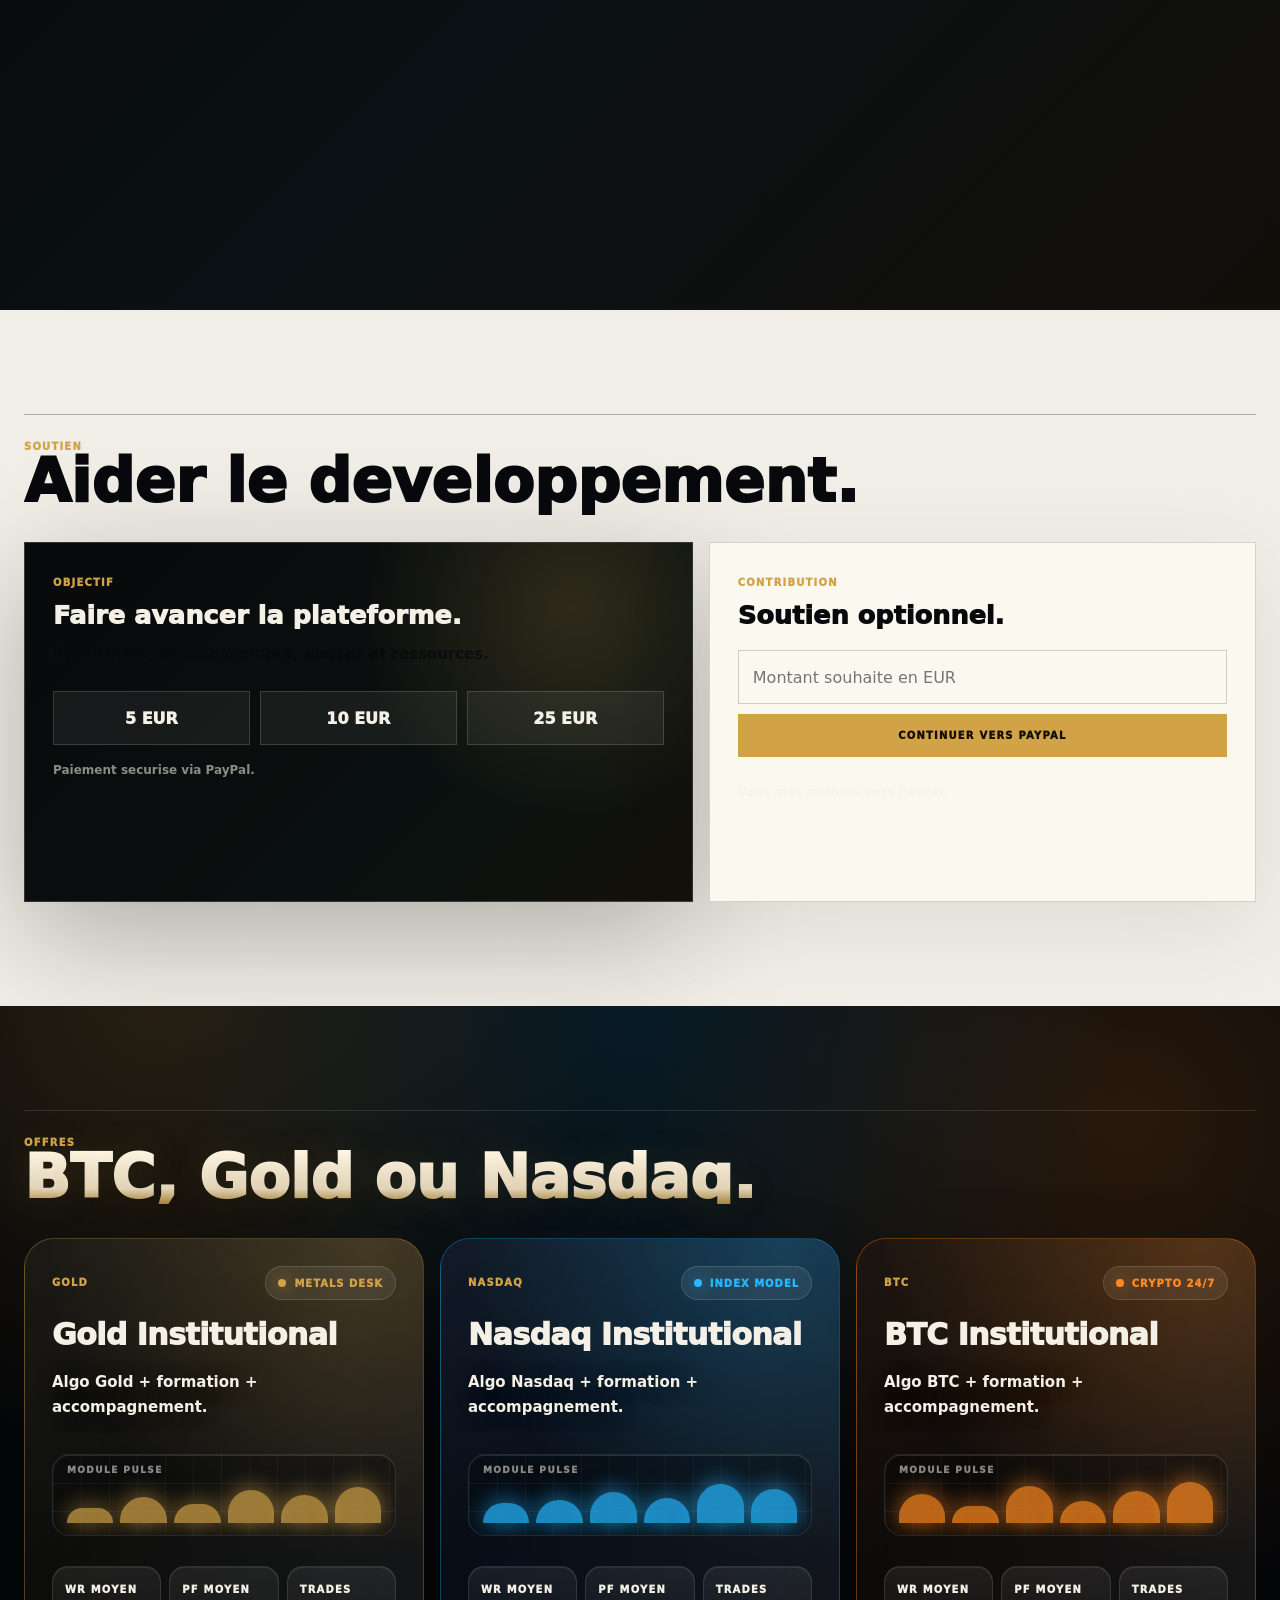
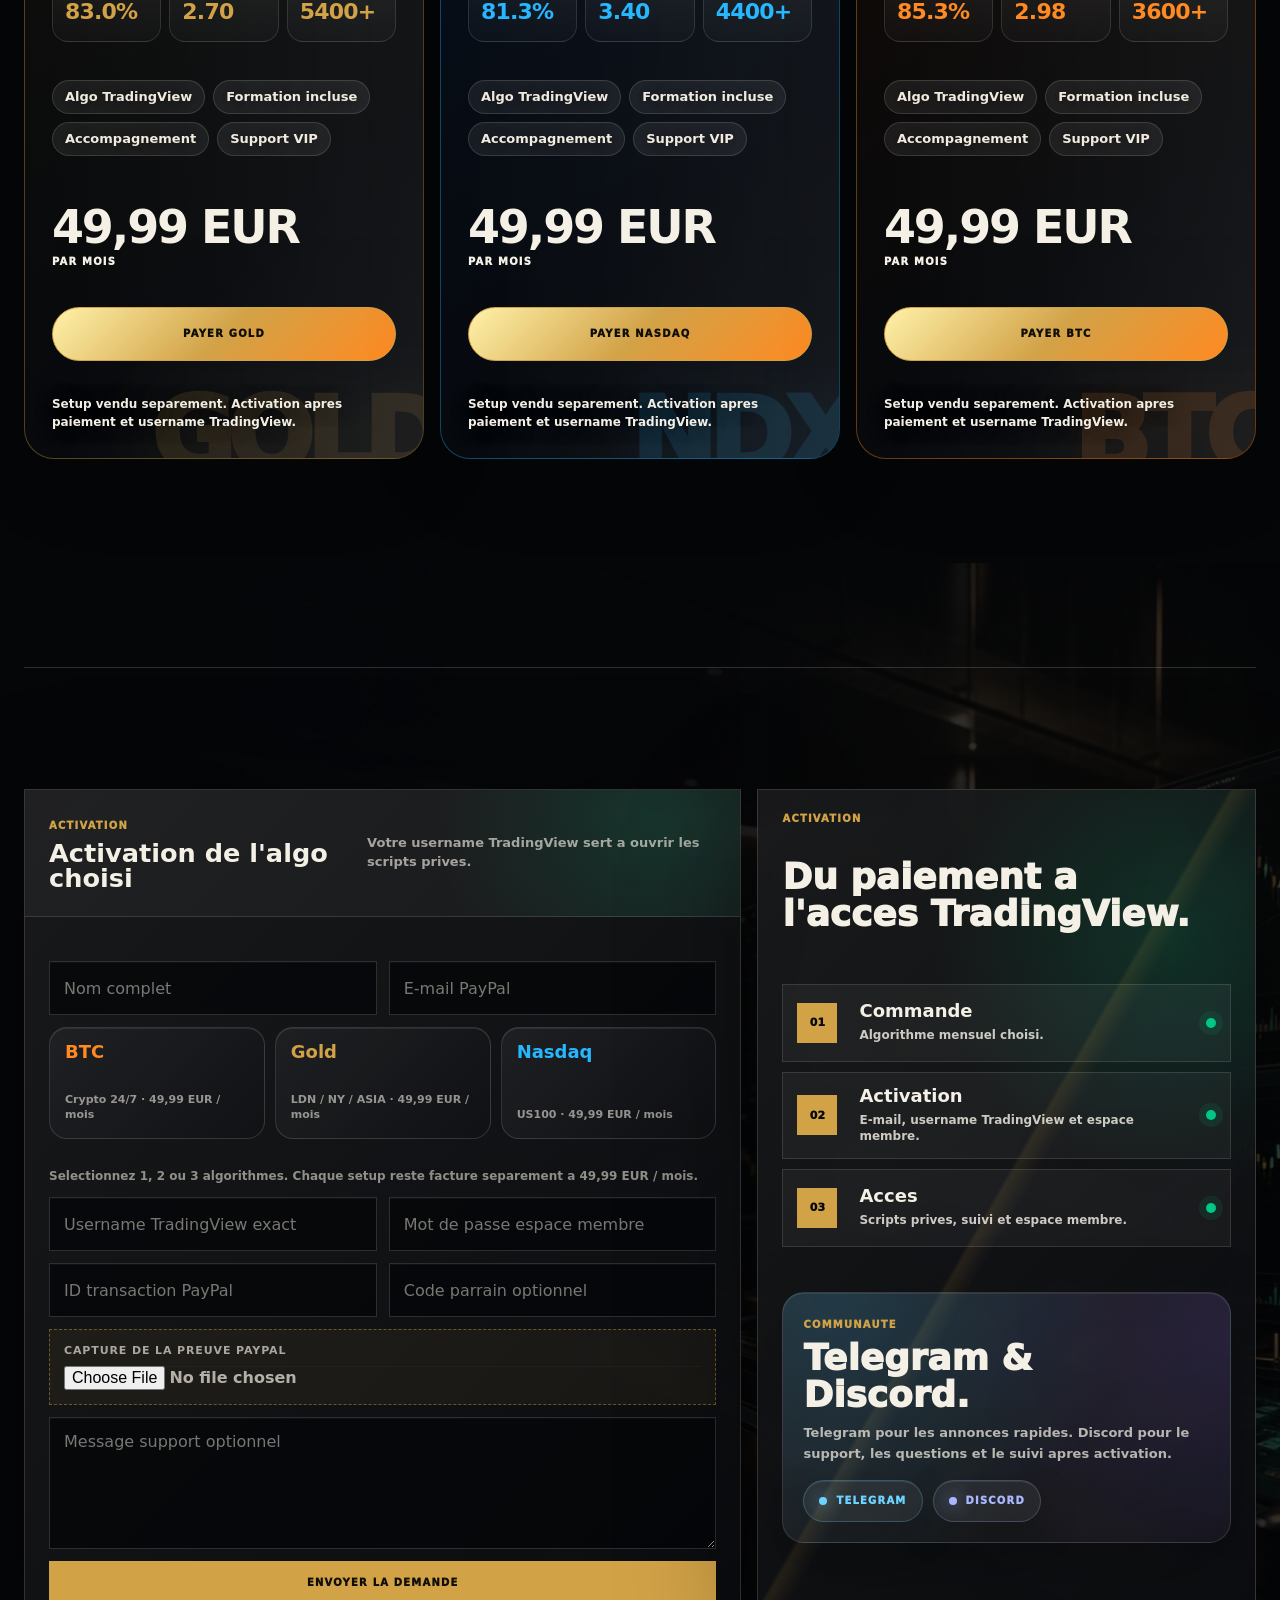
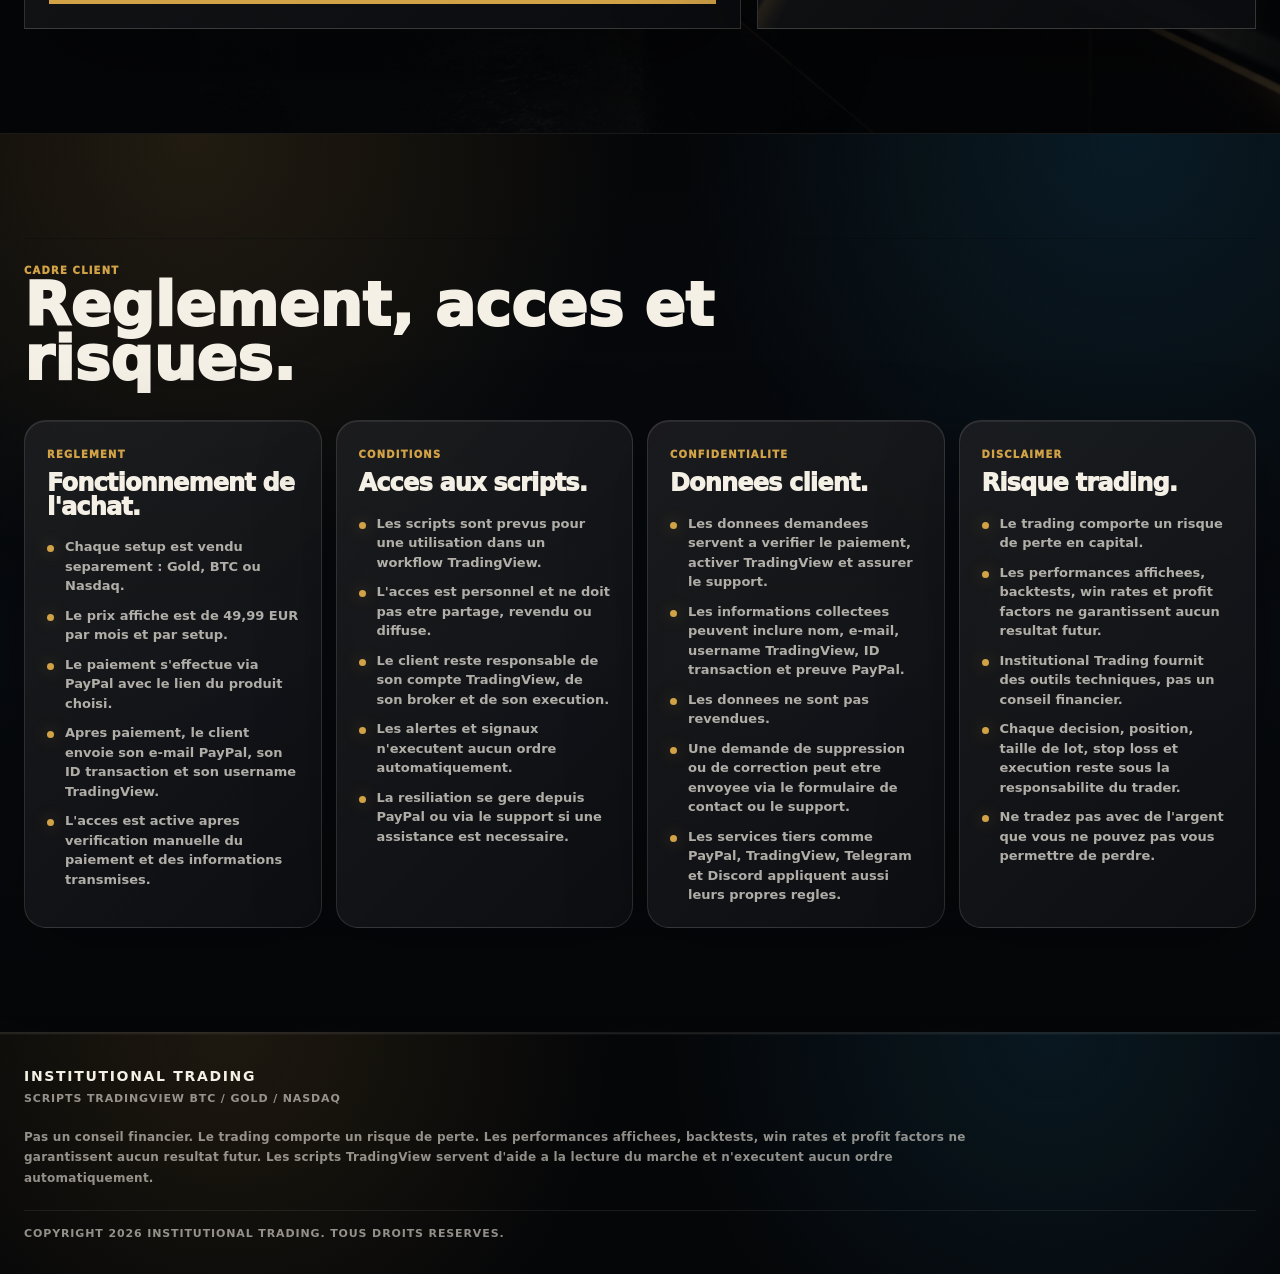
==== commit b898984d: "Clean loader and broker bonus panels" ====
--- a/DEPLOY_INSTITUTIONAL_TRADING_READY/index.html
+++ b/DEPLOY_INSTITUTIONAL_TRADING_READY/index.html
@@ -85,10 +85,13 @@
       place-items: center;
       color: var(--paper);
       background:
-        radial-gradient(circle at 50% 42%, rgba(210,162,71,.24), transparent 26%),
-        radial-gradient(circle at 35% 60%, rgba(0,199,125,.12), transparent 28%),
-        linear-gradient(135deg, rgba(38,183,255,.06), transparent 34%, rgba(210,162,71,.08)),
+        linear-gradient(rgba(244,240,230,.028) 1px, transparent 1px),
+        linear-gradient(90deg, rgba(244,240,230,.022) 1px, transparent 1px),
+        radial-gradient(circle at 50% 43%, rgba(210,162,71,.22), transparent 22rem),
+        radial-gradient(circle at 32% 60%, rgba(0,199,125,.11), transparent 24rem),
+        radial-gradient(circle at 72% 34%, rgba(38,183,255,.10), transparent 25rem),
         #050608;
+      background-size: 44px 44px, 44px 44px, auto, auto, auto, auto;
       transition: opacity .7s ease, visibility .7s ease;
       animation: loaderAutoHide .7s ease 3.05s forwards;
     }
@@ -101,16 +104,20 @@
 
     .loader-desk {
       position: relative;
-      width: min(460px, calc(100% - 44px));
+      width: min(520px, calc(100% - 44px));
       display: grid;
       justify-items: center;
-      gap: 17px;
-      padding: 34px 28px;
-      border: 1px solid rgba(210,162,71,.2);
-      border-radius: 18px;
-      background: linear-gradient(145deg, rgba(255,255,255,.075), rgba(255,255,255,.018));
-      box-shadow: 0 54px 180px rgba(0,0,0,.64), inset 0 1px 0 rgba(255,255,255,.11);
+      gap: 15px;
+      padding: 30px;
+      border: 1px solid rgba(210,162,71,.28);
+      border-radius: 30px;
+      background:
+        radial-gradient(circle at 50% 0, rgba(210,162,71,.20), transparent 15rem),
+        linear-gradient(145deg, rgba(255,255,255,.085), rgba(255,255,255,.018)),
+        rgba(6,8,11,.78);
+      box-shadow: 0 54px 180px rgba(0,0,0,.64), 0 0 110px rgba(210,162,71,.10), inset 0 1px 0 rgba(255,255,255,.12);
       backdrop-filter: blur(26px);
+      overflow: hidden;
     }
 
     .loader-desk::before,
@@ -121,17 +128,22 @@
     }
 
     .loader-desk::before {
-      inset: 16px;
-      border: 1px solid rgba(244,240,230,.07);
-      border-radius: 14px;
+      inset: 14px;
+      border: 1px solid rgba(244,240,230,.08);
+      border-radius: 24px;
+      background:
+        linear-gradient(rgba(244,240,230,.04) 1px, transparent 1px),
+        linear-gradient(90deg, rgba(244,240,230,.03) 1px, transparent 1px);
+      background-size: 34px 34px;
+      mask-image: linear-gradient(180deg, transparent, #000 15%, #000 85%, transparent);
     }
 
     .loader-desk::after {
-      left: 28px;
-      right: 28px;
-      top: 0;
+      left: 36px;
+      right: 36px;
+      top: 16px;
       height: 1px;
-      background: linear-gradient(90deg, transparent, rgba(210,162,71,.8), transparent);
+      background: linear-gradient(90deg, transparent, rgba(210,162,71,.9), rgba(38,183,255,.55), transparent);
       animation: loaderScan 1.4s ease-in-out infinite alternate;
     }
 
@@ -144,15 +156,17 @@
 
     .loader-logo {
       position: relative;
-      width: 168px;
-      height: 148px;
+      width: 132px;
+      height: 132px;
       display: grid;
       place-items: center;
       overflow: hidden;
-      border: 1px solid rgba(210,162,71,.28);
-      border-radius: 18px;
-      background: #030405;
-      box-shadow: 0 0 0 1px rgba(255,255,255,.04), 0 0 80px rgba(210,162,71,.2);
+      border: 1px solid rgba(210,162,71,.34);
+      border-radius: 28px;
+      background:
+        radial-gradient(circle at 50% 18%, rgba(210,162,71,.22), transparent 7rem),
+        #030405;
+      box-shadow: 0 0 0 1px rgba(255,255,255,.04), 0 24px 80px rgba(0,0,0,.45), 0 0 70px rgba(210,162,71,.18);
     }
 
     .loader-logo::before {
@@ -168,19 +182,19 @@
     .loader-logo img {
       position: relative;
       z-index: 1;
-      width: 100%;
-      height: 100%;
+      width: 92%;
+      height: 92%;
       object-fit: contain;
       object-position: center;
       transform: none;
-      border-radius: 15px;
+      border-radius: 23px;
     }
 
     .loader-title {
       margin: 0;
-      font-size: clamp(22px, 3.2vw, 34px);
+      font-size: clamp(24px, 3.4vw, 42px);
       line-height: .95;
-      letter-spacing: .04em;
+      letter-spacing: .02em;
       text-transform: uppercase;
     }
 
@@ -1358,10 +1372,12 @@
       align-content: space-between;
       gap: 13px;
       padding: 16px;
-      border: 1px solid rgba(244,240,230,.16);
-      background:
-        linear-gradient(135deg, rgba(244,240,230,.1), rgba(244,240,230,.025)),
-        rgba(6,8,11,.76);
+      border: 1px solid rgba(244,240,230,.13);
+      border-radius: 20px;
+      background:
+        radial-gradient(circle at 0 0, rgba(210,162,71,.09), transparent 10rem),
+        linear-gradient(135deg, rgba(244,240,230,.075), rgba(244,240,230,.018)),
+        rgba(6,8,11,.70);
       box-shadow: 0 28px 90px rgba(0,0,0,.42);
       backdrop-filter: blur(18px);
       opacity: calc(.04 + var(--deck-fan, 0) * .96);
@@ -1371,8 +1387,9 @@
     .orbit-card::before {
       content: "";
       position: absolute;
-      inset: -1px auto -1px -1px;
+      inset: 12px auto 12px 12px;
       width: 3px;
+      border-radius: 999px;
       background: var(--gold);
       opacity: .9;
     }
@@ -1401,6 +1418,7 @@
     .orbit-card .card-metric span {
       padding: 7px 9px;
       border: 1px solid rgba(244,240,230,.12);
+      border-radius: 999px;
       color: rgba(244,240,230,.86);
       background: rgba(244,240,230,.05);
       font-size: 10px;
@@ -1516,6 +1534,7 @@
       margin-top: 22px;
       padding: 13px 15px;
       border: 1px solid rgba(244,240,230,.13);
+      border-radius: 14px;
       color: rgba(244,240,230,.72);
       background: rgba(6,8,11,.42);
       box-shadow: 0 20px 70px rgba(0,0,0,.32);
@@ -1553,6 +1572,7 @@
 
     .rail i {
       height: 4px;
+      border-radius: 999px;
       background: rgba(255,255,255,.2);
     }
 
@@ -1562,8 +1582,11 @@
       position: relative;
       z-index: 4;
       min-height: 580px;
-      border: 1px solid rgba(255,255,255,.16);
-      background: rgba(10,13,17,.86);
+      border: 1px solid rgba(244,240,230,.14);
+      border-radius: 26px;
+      background:
+        radial-gradient(circle at 80% 6%, rgba(0,199,131,.12), transparent 18rem),
+        rgba(10,13,17,.86);
       box-shadow: 0 52px 130px rgba(0,0,0,.45);
       transform:
         translate3d(calc(var(--deck-open, 0) * -24px), calc(var(--deck-fan, 0) * 6px), calc(var(--deck-open, 0) * 80px))
@@ -1571,13 +1594,14 @@
         rotateY(calc(-10deg + var(--cinema-progress, 0) * 18deg))
         scale(calc(.94 + var(--deck-open, 0) * .08));
       transform-style: preserve-3d;
-      overflow: visible;
+      overflow: hidden;
     }
 
     .signal-board::after {
       content: "";
       position: absolute;
       inset: -1px;
+      border-radius: inherit;
       border: 1px solid rgba(0,199,131,.32);
       box-shadow: 0 0 70px rgba(0,199,131,.18), inset 0 0 44px rgba(0,199,131,.06);
       opacity: var(--deck-open, 0);
@@ -1591,7 +1615,9 @@
       justify-content: space-between;
       padding: 0 18px;
       border-bottom: 1px solid rgba(255,255,255,.12);
-      background: rgba(255,255,255,.035);
+      background:
+        linear-gradient(90deg, rgba(255,255,255,.055), rgba(255,255,255,.022)),
+        rgba(255,255,255,.025);
     }
 
     .signal-body {
@@ -1602,12 +1628,15 @@
       overflow: hidden;
       background:
         radial-gradient(ellipse 68% 54% at 72% 26%, rgba(0,199,131,.1), transparent 68%),
+        linear-gradient(rgba(244,240,230,.026) 1px, transparent 1px),
+        linear-gradient(90deg, rgba(244,240,230,.022) 1px, transparent 1px),
         rgba(7,9,12,.5);
+      background-size: auto, 46px 46px, 46px 46px, auto;
     }
 
     .context-table {
       border-right: 1px solid rgba(255,255,255,.12);
-      background: rgba(7,9,12,.82);
+      background: rgba(7,9,12,.74);
       padding: 14px;
     }
 
@@ -1626,6 +1655,7 @@
       justify-self: stretch;
       text-align: center;
       padding: 7px;
+      border-radius: 8px;
       color: #08090b;
       background: var(--gold);
     }
@@ -1658,6 +1688,7 @@
       min-height: 54px;
       padding: 13px 16px;
       border: 1px solid rgba(0,199,131,.62);
+      border-radius: 12px;
       color: #ecfff6;
       background: rgba(0,199,131,.13);
       font-size: 11px;
@@ -4533,13 +4564,13 @@
     .broker-bonus {
       position: relative;
       display: grid;
-      grid-template-columns: 1fr;
-      gap: 12px;
+      grid-template-columns: auto 1fr;
+      gap: 14px;
       align-items: center;
-      min-height: 148px;
-      padding: 26px 28px;
+      min-height: 92px;
+      padding: 18px 22px;
       border: 1px solid rgba(255,138,33,.32);
-      border-radius: 28px;
+      border-radius: 24px;
       background:
         radial-gradient(circle at 6% 0, rgba(255,138,33,.28), transparent 18rem),
         rgba(255,138,33,.08);
@@ -4551,10 +4582,10 @@
       content: attr(data-stamp);
       position: absolute;
       right: 18px;
-      bottom: -18px;
+      bottom: -20px;
       z-index: -1;
       color: rgba(244,240,230,.075);
-      font-size: clamp(70px, 8vw, 138px);
+      font-size: clamp(58px, 7vw, 112px);
       line-height: .78;
       font-weight: 950;
       letter-spacing: -.08em;
@@ -4620,19 +4651,12 @@
       box-shadow: 0 16px 42px rgba(255,138,33,.18);
     }
 
-    .broker-bonus strong {
+    .bonus-caption {
       color: var(--paper);
-      font-size: 23px;
+      font-size: 18px;
       line-height: 1.1;
-    }
-
-    .broker-bonus span {
-      display: block;
-      margin-top: 8px;
-      color: rgba(244,240,230,.68);
-      font-size: 12px;
-      line-height: 1.5;
-      font-weight: 780;
+      font-weight: 950;
+      letter-spacing: -.01em;
     }
 
     .copy-steps {
@@ -6625,10 +6649,7 @@
               </div>
               <div class="broker-bonus" data-stamp="VANTAGE">
                 <span class="bonus-value">500 EUR</span>
-                <div>
-                  <strong>Depot reel : bonus + bot offert.</strong>
-                  <span>Si vous ouvrez un compte reel, vous pouvez actuellement obtenir jusqu'a 150 EUR offerts pour un depot de 500 EUR minimum selon les offres disponibles. Pour tout depot de 500 EUR ou plus, 1 mois de bot est offert.</span>
-                </div>
+                <span class="bonus-caption">Bonus reseau + 1 mois de bot offert</span>
               </div>
             </div>
             <div class="broker-actions">
@@ -6668,10 +6689,7 @@
               </div>
               <div class="broker-bonus" data-stamp="GOLD X">
                 <span class="bonus-value">100%</span>
-                <div>
-                  <strong>Depot double possible selon promotion.</strong>
-                  <span>Aucun depot minimum requis pour ouvrir le compte. A partir de 500 EUR de depot, vous pouvez actuellement beneficier du depot double selon les offres promotionnelles disponibles.</span>
-                </div>
+                <span class="bonus-caption">Bonus Gold X selon promotion disponible</span>
               </div>
             </div>
             <div class="broker-actions">
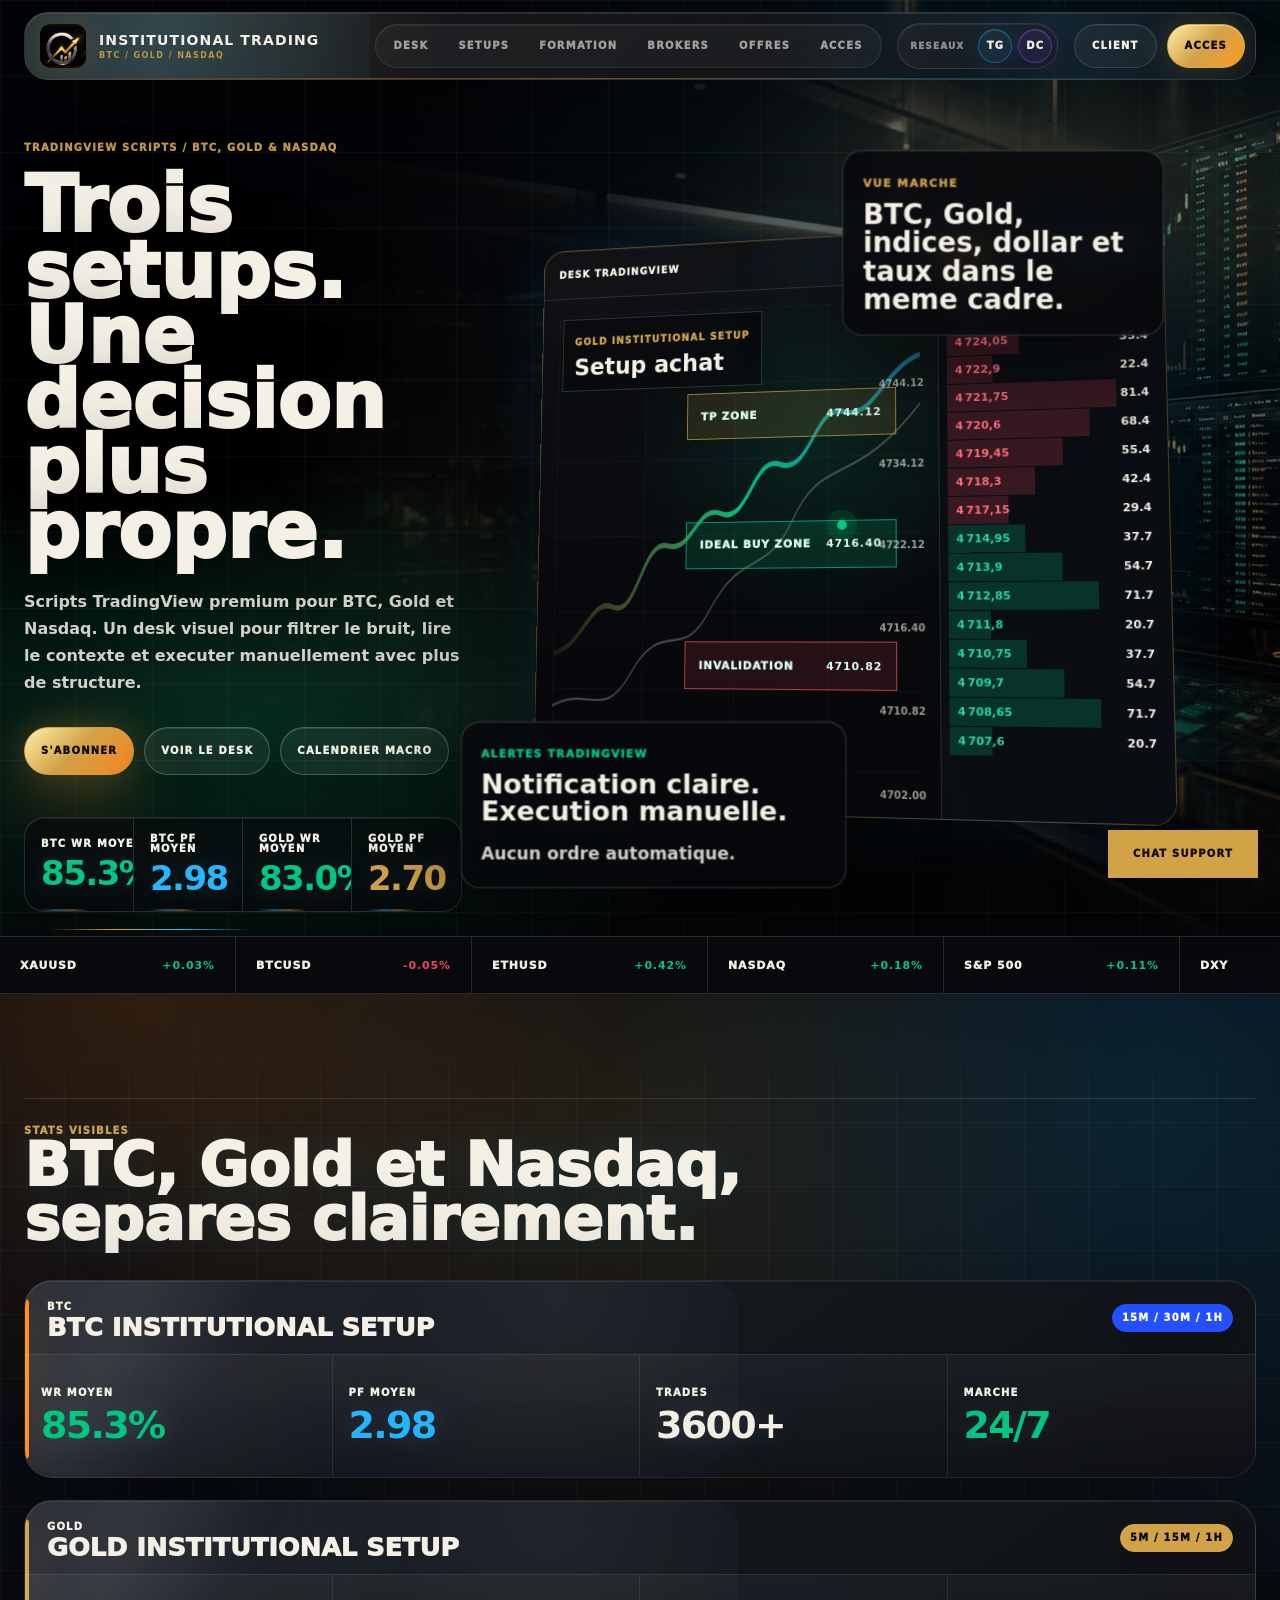
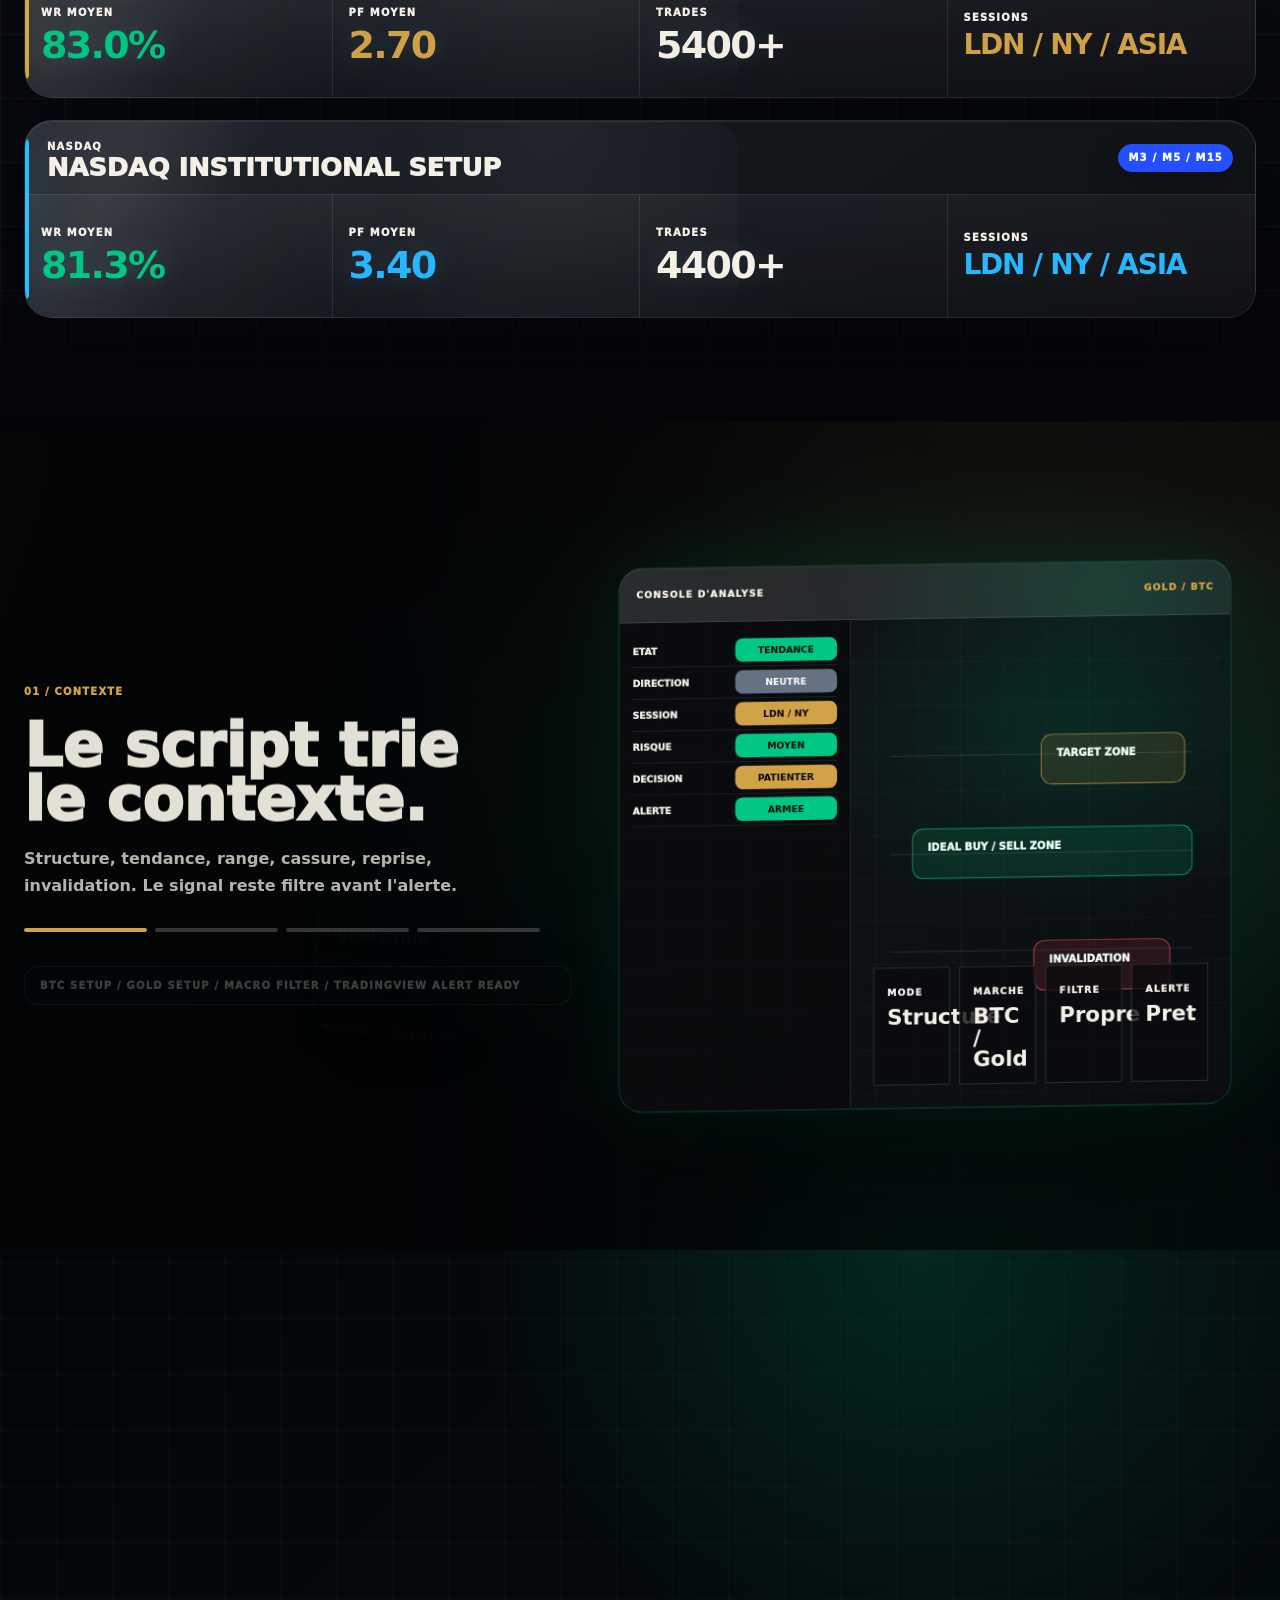
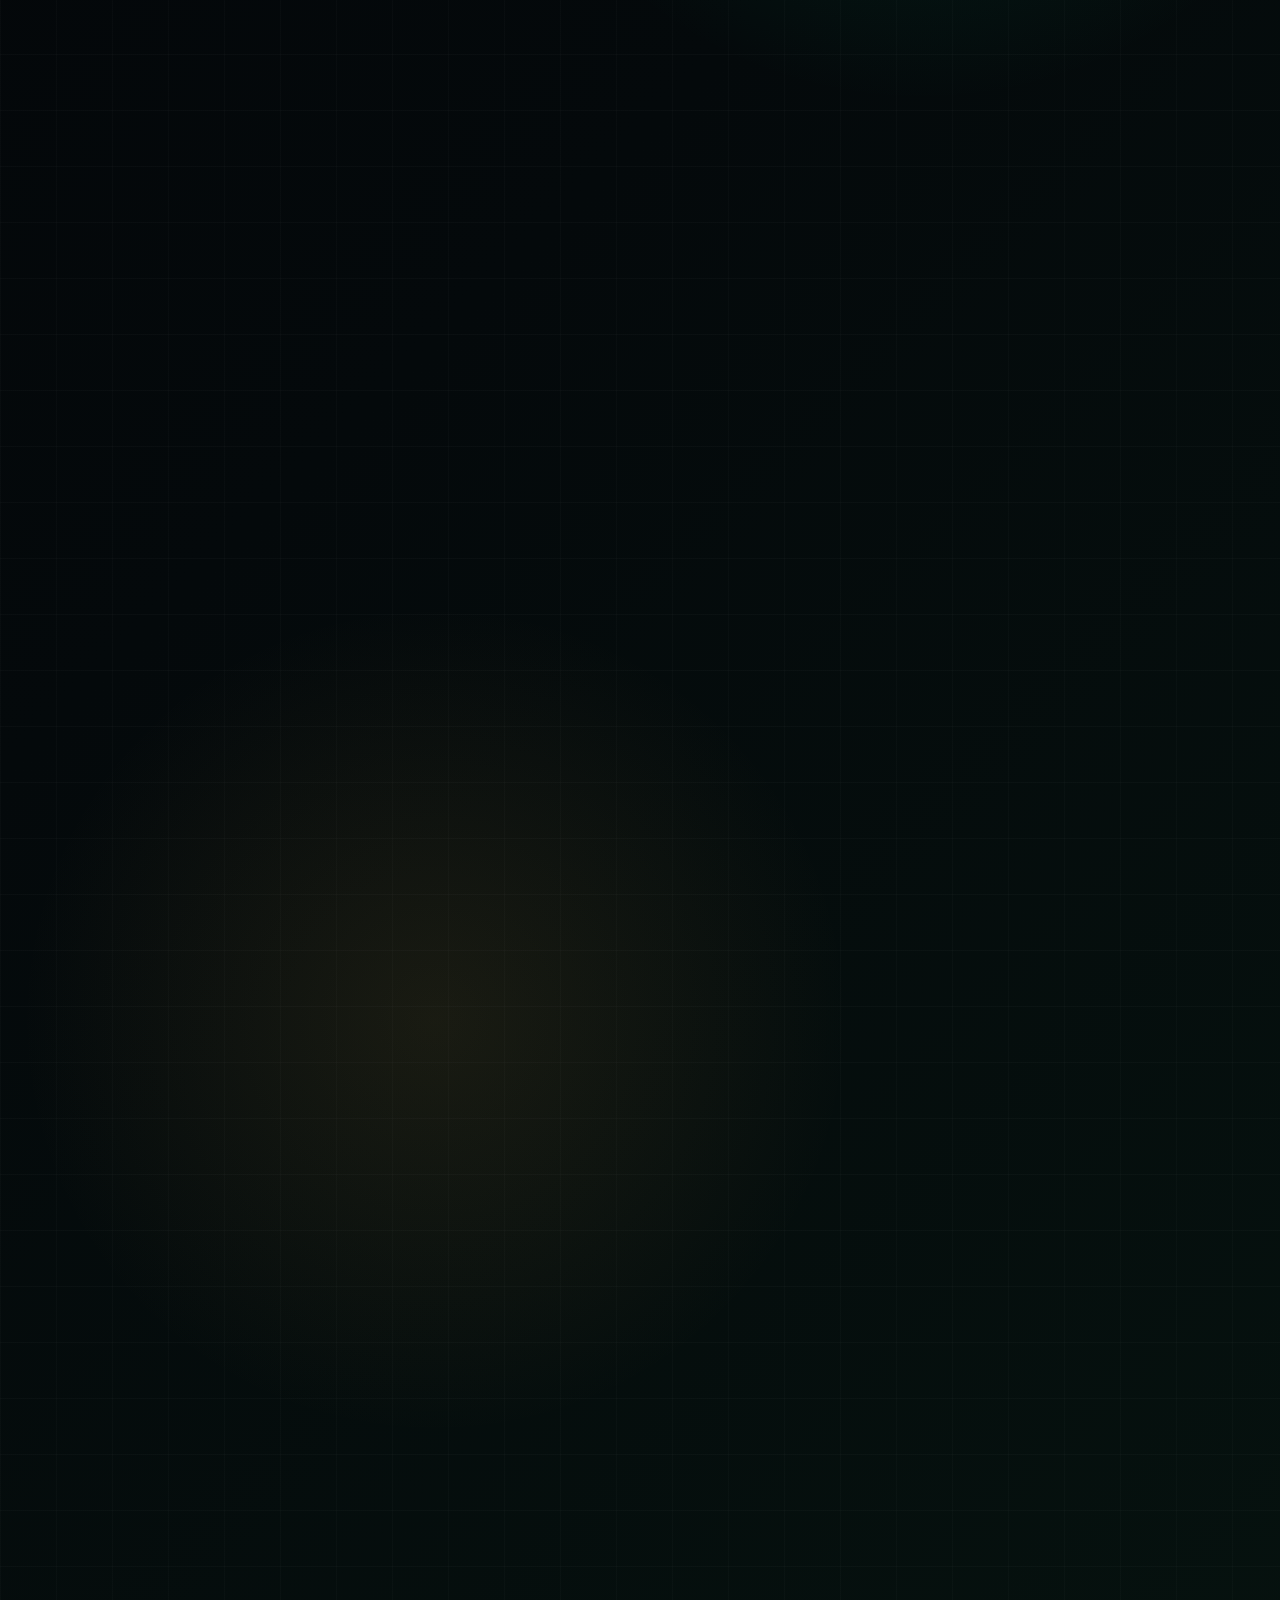
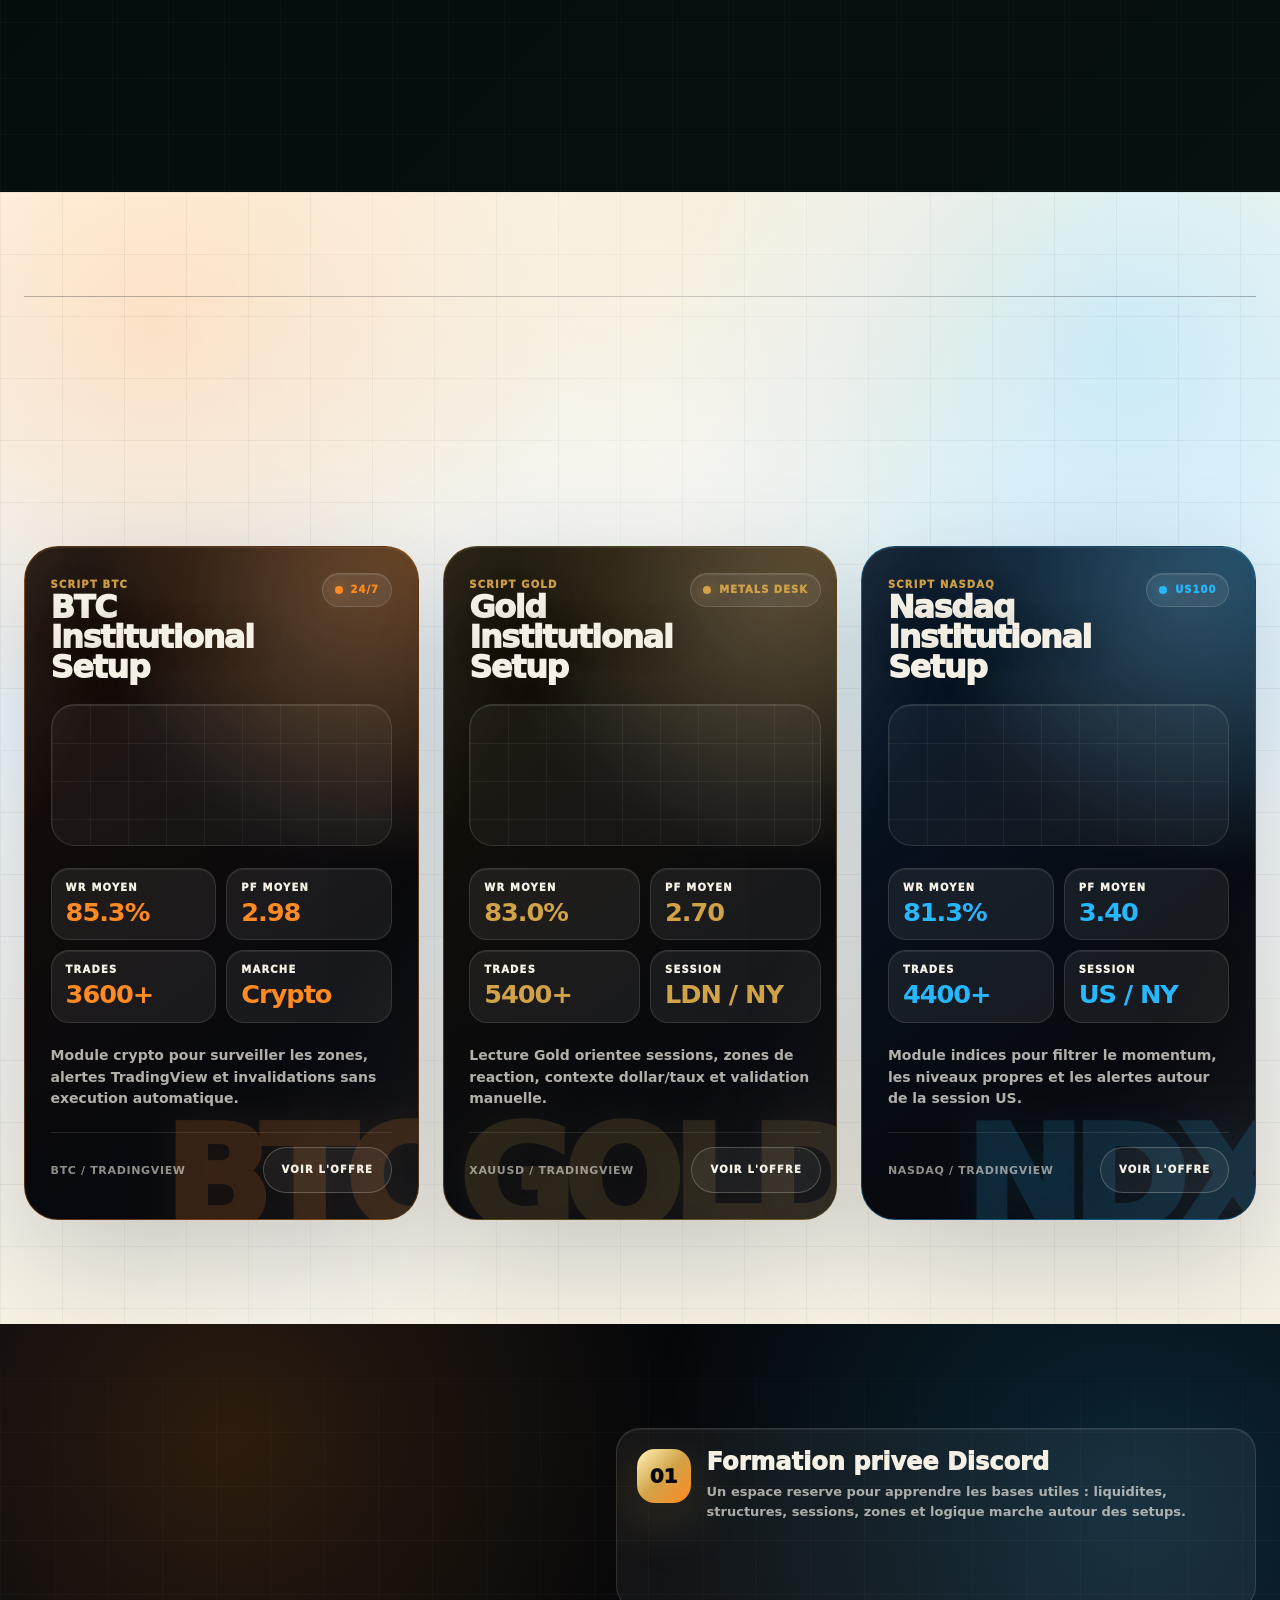
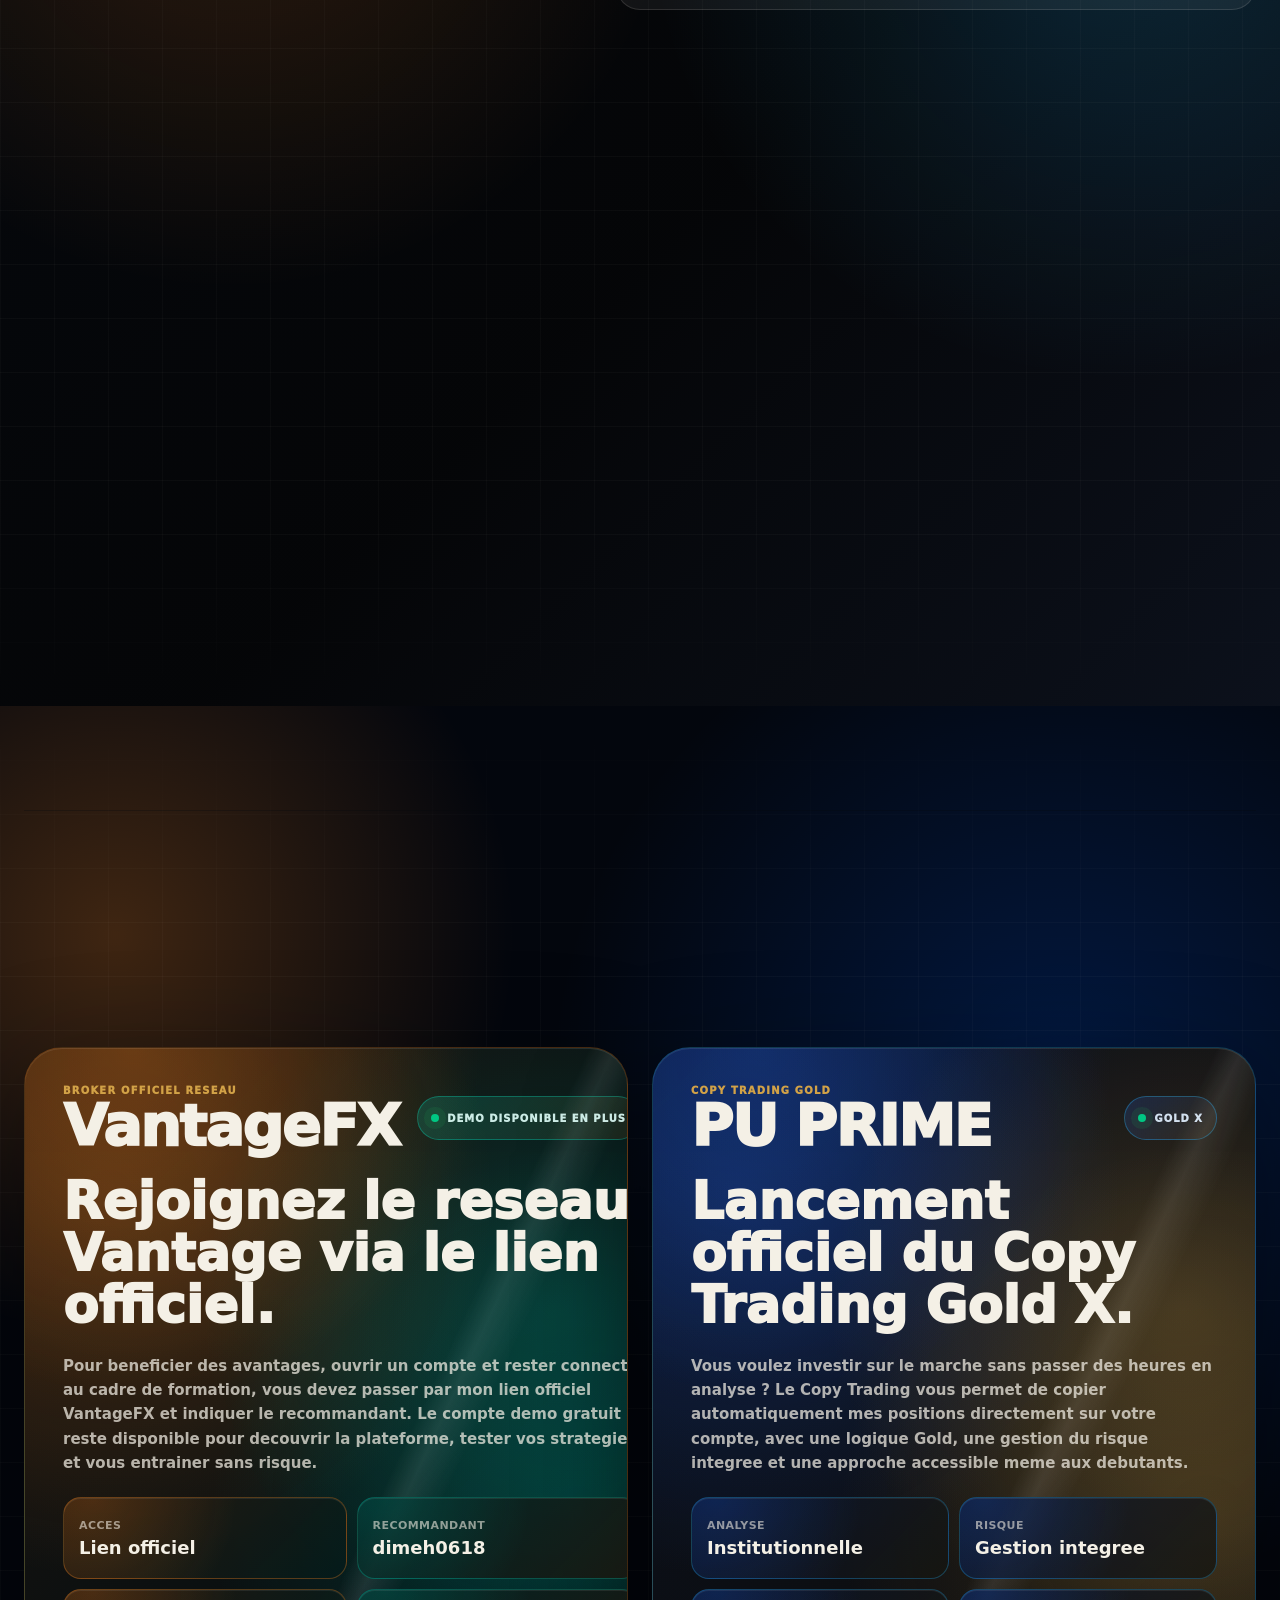
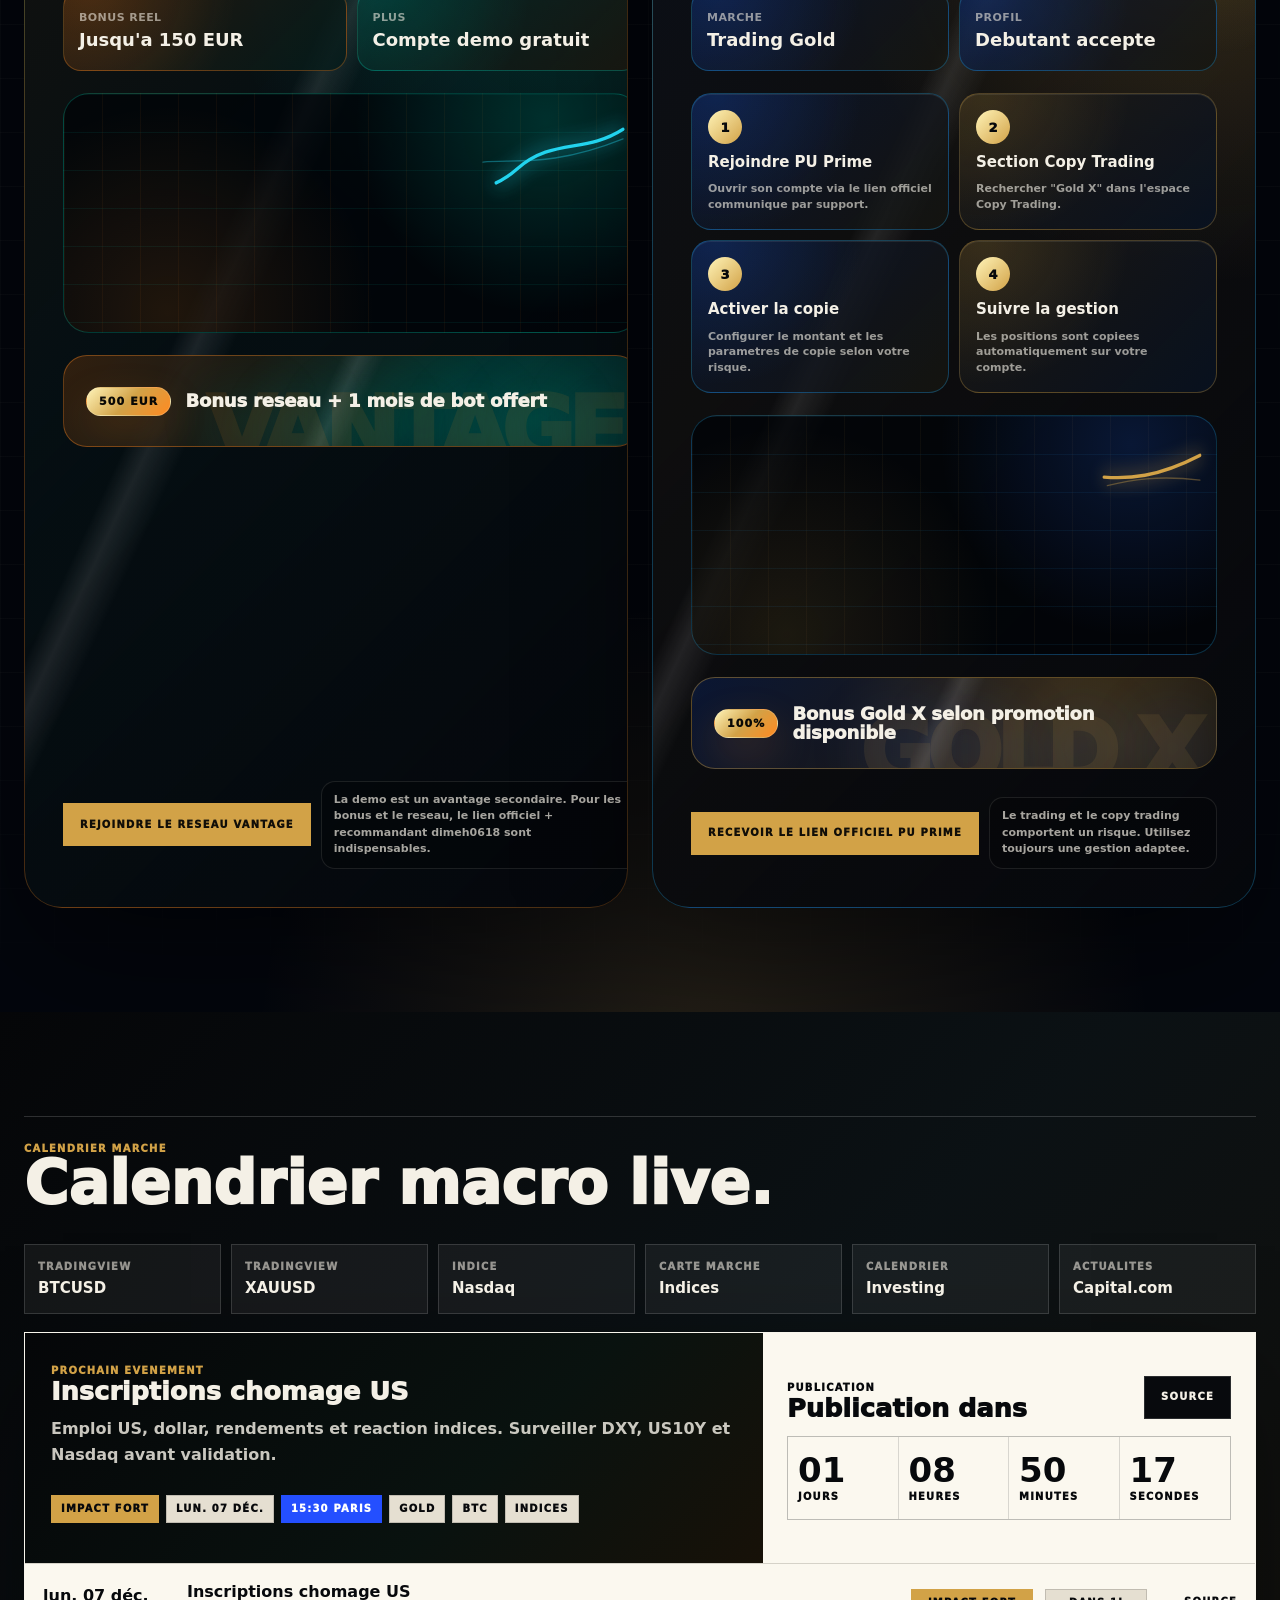
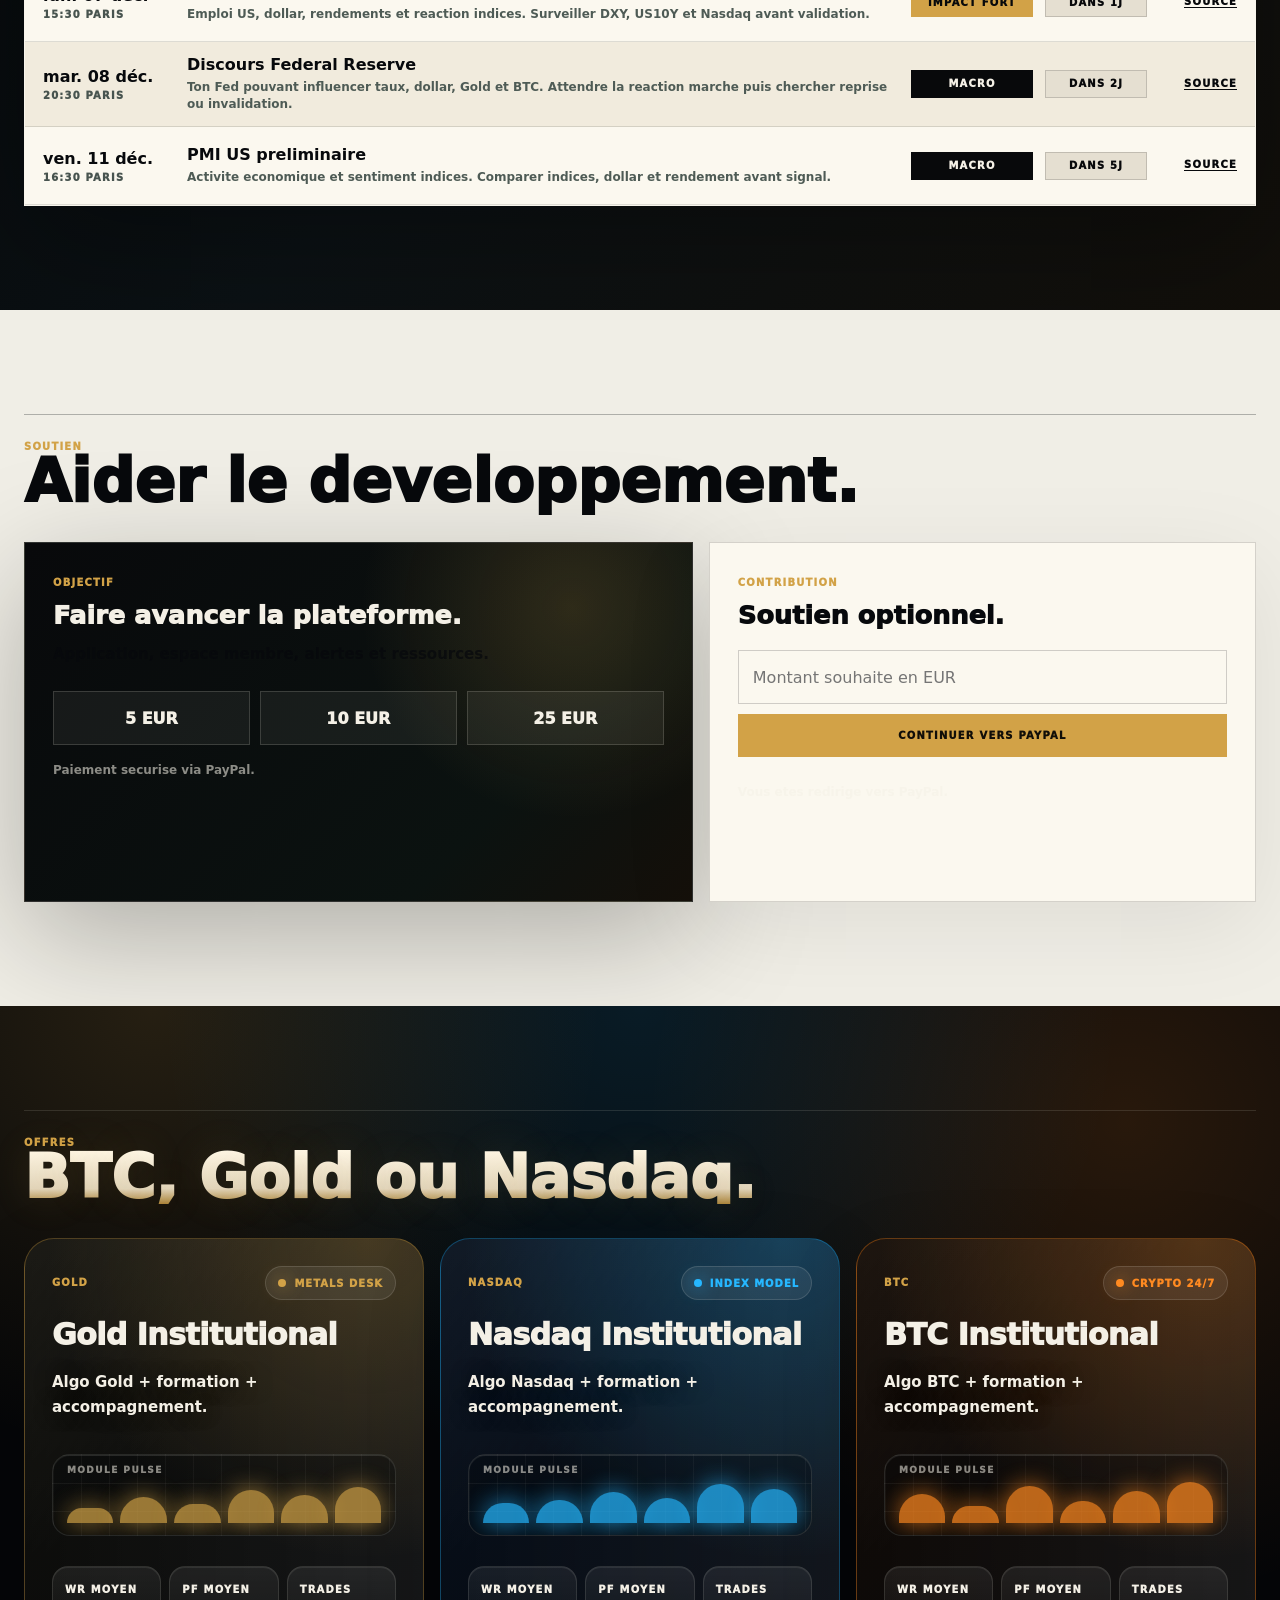
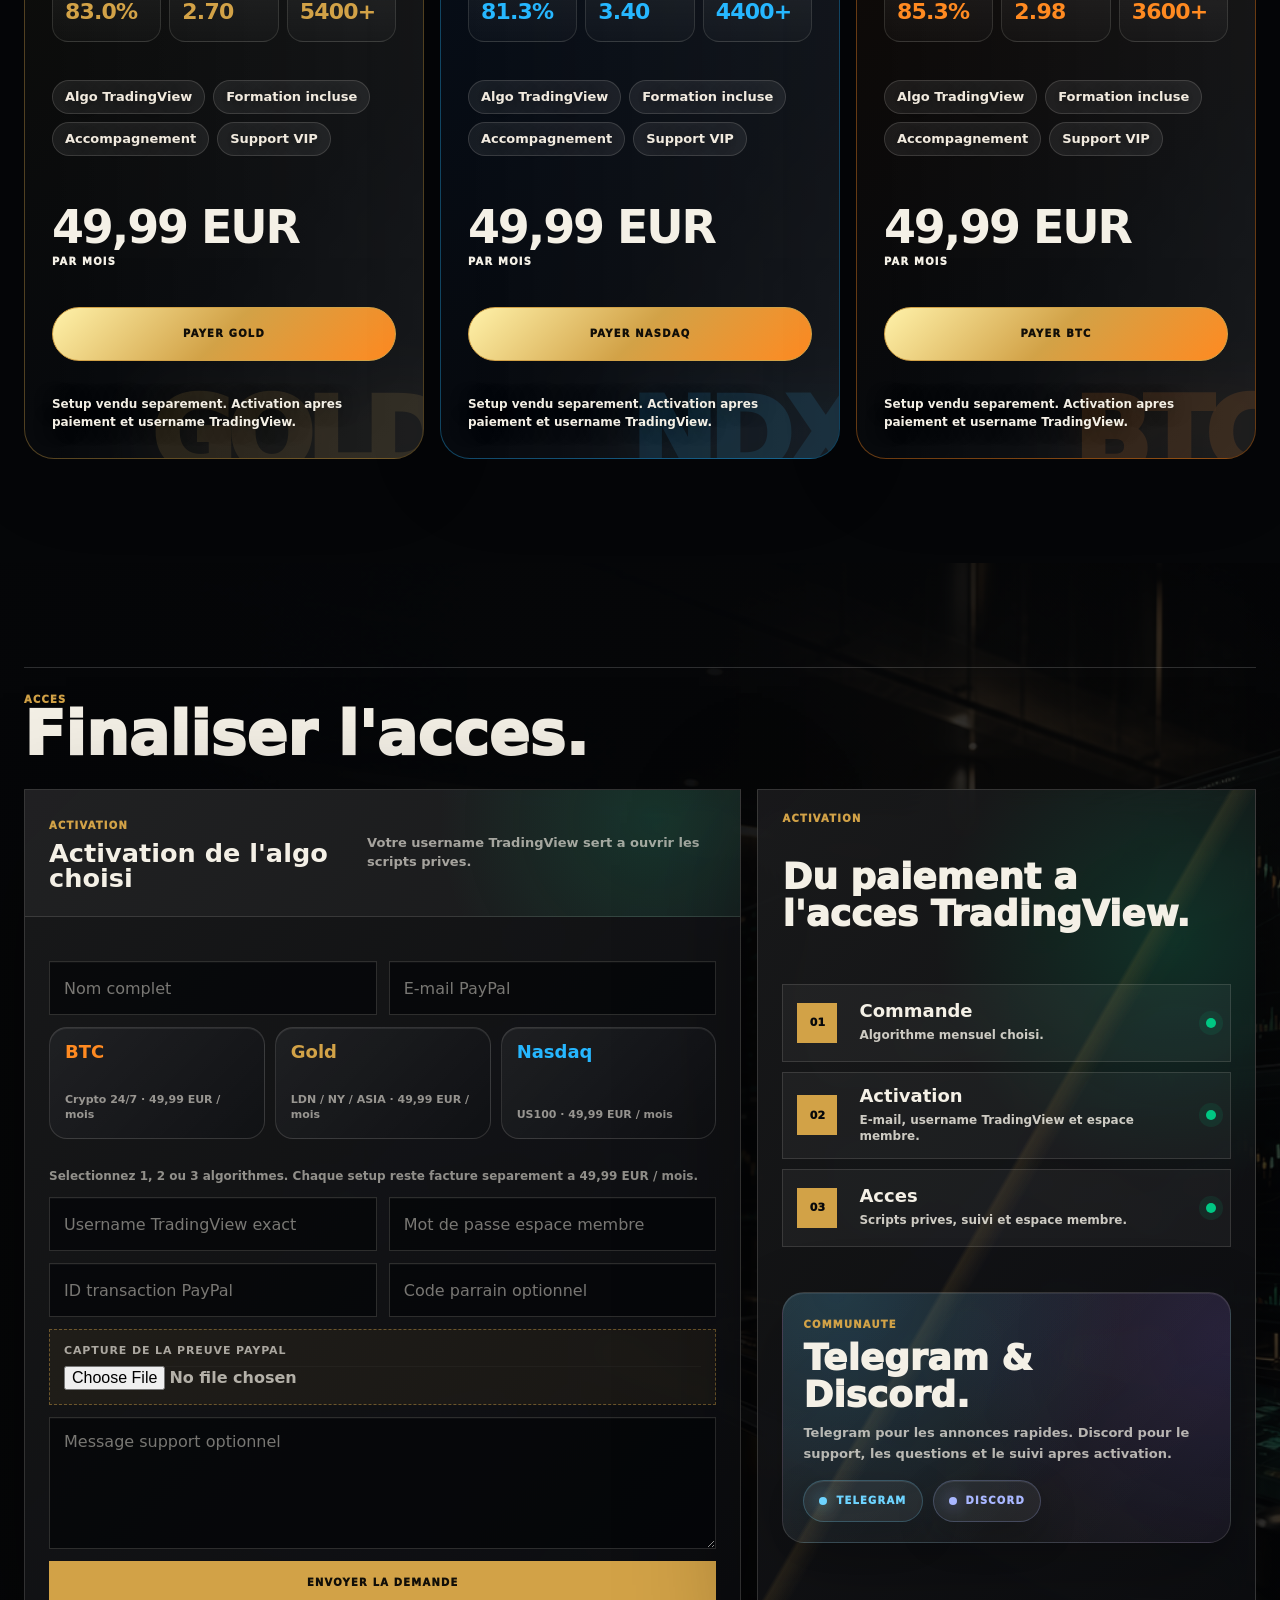
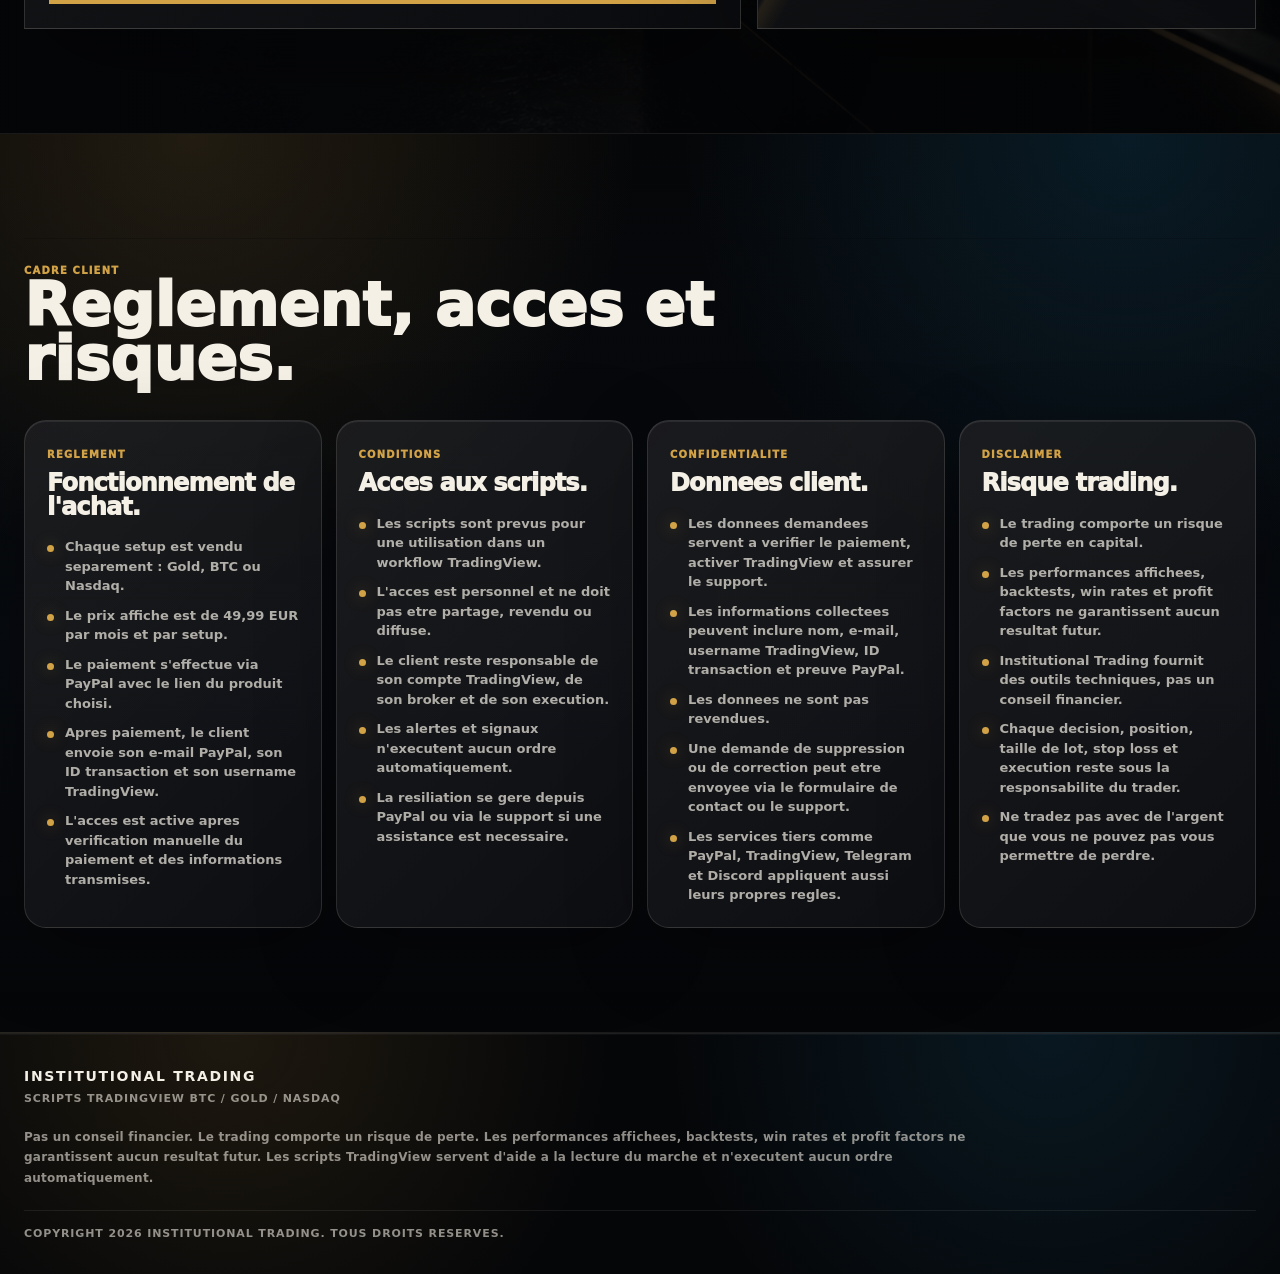
==== commit b5fed460: "Remove duplicate broker watermarks and clean process section" ====
--- a/DEPLOY_INSTITUTIONAL_TRADING_READY/index.html
+++ b/DEPLOY_INSTITUTIONAL_TRADING_READY/index.html
@@ -1167,10 +1167,12 @@
       padding: 0;
       color: var(--paper);
       background:
-        radial-gradient(circle at 16% 40%, rgba(210,162,71,.12), transparent 32%),
-        radial-gradient(circle at 72% 38%, rgba(0,199,131,.12), transparent 30%),
-        linear-gradient(90deg, rgba(5,6,8,.96), rgba(5,6,8,.72) 54%, rgba(5,6,8,.34)),
-        url("assets/trading-command-center-bg-v2.png") center right / cover no-repeat;
+        linear-gradient(rgba(244,240,230,.024) 1px, transparent 1px),
+        linear-gradient(90deg, rgba(244,240,230,.018) 1px, transparent 1px),
+        radial-gradient(circle at 22% 46%, rgba(210,162,71,.10), transparent 27rem),
+        radial-gradient(circle at 74% 44%, rgba(0,199,131,.18), transparent 34rem),
+        linear-gradient(105deg, #030508 0%, #05080c 42%, #06120f 100%);
+      background-size: 56px 56px, 56px 56px, auto, auto, auto;
       overflow: visible;
       perspective: 1800px;
       isolation: isolate;
@@ -1184,8 +1186,9 @@
       align-items: center;
       overflow: hidden;
       background:
-        linear-gradient(180deg, rgba(5,6,8,.7), rgba(5,6,8,.08) 40%, rgba(5,6,8,.72)),
-        rgba(5,6,8,.22);
+        radial-gradient(circle at 70% 45%, rgba(0,199,131,.10), transparent 26rem),
+        linear-gradient(180deg, rgba(5,6,8,.92), rgba(5,6,8,.70) 44%, rgba(5,6,8,.94)),
+        rgba(5,6,8,.72);
       perspective: 1800px;
       transform-style: preserve-3d;
     }
@@ -1195,10 +1198,10 @@
       position: absolute;
       inset: -20%;
       background:
-        radial-gradient(ellipse 42% 34% at calc(38% + var(--deck-open, 0) * 32%) 50%, rgba(0,199,131,.24), transparent 68%),
-        radial-gradient(ellipse 32% 26% at calc(72% - var(--deck-fan, 0) * 18%) 36%, rgba(210,162,71,.18), transparent 70%),
-        linear-gradient(120deg, transparent 0 46%, rgba(255,255,255,.06) 46.4%, transparent 47.2% 100%);
-      opacity: calc(.5 + var(--deck-open, 0) * .38);
+        radial-gradient(ellipse 38% 32% at calc(48% + var(--deck-open, 0) * 20%) 52%, rgba(0,199,131,.18), transparent 70%),
+        radial-gradient(ellipse 26% 22% at calc(70% - var(--deck-fan, 0) * 10%) 40%, rgba(210,162,71,.11), transparent 72%),
+        linear-gradient(120deg, transparent 0 48%, rgba(255,255,255,.045) 48.4%, transparent 49.2% 100%);
+      opacity: calc(.34 + var(--deck-open, 0) * .28);
       transform: translate3d(calc(var(--deck-fan, 0) * -60px), calc(var(--deck-open, 0) * -30px), 0) scale(1.08);
       pointer-events: none;
     }
@@ -1207,10 +1210,10 @@
       content: "";
       position: absolute;
       inset: 0;
-      background: linear-gradient(90deg, transparent 0%, rgba(0,199,131,.18) 48%, rgba(210,162,71,.16) 52%, transparent 100%);
-      width: 34%;
-      opacity: calc(var(--deck-open, 0) * .42);
-      filter: blur(18px);
+      background: linear-gradient(90deg, transparent 0%, rgba(0,199,131,.11) 48%, rgba(210,162,71,.10) 52%, transparent 100%);
+      width: 24%;
+      opacity: calc(var(--deck-open, 0) * .30);
+      filter: blur(22px);
       transform: translateX(calc(-120% + var(--cinema-progress, 0) * 420%)) skewX(-16deg);
       pointer-events: none;
     }
@@ -1222,6 +1225,7 @@
       pointer-events: none;
       transform-style: preserve-3d;
       perspective: 1800px;
+      opacity: .82;
     }
 
     .deck-floor {
@@ -1380,8 +1384,9 @@
         rgba(6,8,11,.70);
       box-shadow: 0 28px 90px rgba(0,0,0,.42);
       backdrop-filter: blur(18px);
-      opacity: calc(.04 + var(--deck-fan, 0) * .96);
+      opacity: calc(.02 + var(--deck-fan, 0) * .42);
       transform-style: preserve-3d;
+      scale: .9;
     }
 
     .orbit-card::before {
@@ -1582,12 +1587,13 @@
       position: relative;
       z-index: 4;
       min-height: 580px;
-      border: 1px solid rgba(244,240,230,.14);
+      border: 1px solid rgba(0,199,131,.24);
       border-radius: 26px;
       background:
-        radial-gradient(circle at 80% 6%, rgba(0,199,131,.12), transparent 18rem),
+        radial-gradient(circle at 80% 6%, rgba(0,199,131,.16), transparent 18rem),
+        linear-gradient(135deg, rgba(255,255,255,.06), rgba(255,255,255,.015)),
         rgba(10,13,17,.86);
-      box-shadow: 0 52px 130px rgba(0,0,0,.45);
+      box-shadow: 0 52px 130px rgba(0,0,0,.45), 0 0 90px rgba(0,199,131,.10), inset 0 1px 0 rgba(255,255,255,.08);
       transform:
         translate3d(calc(var(--deck-open, 0) * -24px), calc(var(--deck-fan, 0) * 6px), calc(var(--deck-open, 0) * 80px))
         rotateX(calc(5deg - var(--cinema-progress, 0) * 8deg))
@@ -1878,33 +1884,35 @@
       min-height: 330vh;
       overflow: clip;
       background:
-        radial-gradient(circle at 72% 26%, rgba(0,199,131,.18), transparent 32%),
-        radial-gradient(circle at 34% 74%, rgba(210,162,71,.14), transparent 34%),
-        linear-gradient(135deg, rgba(4,6,8,.98), rgba(5,8,10,.92) 46%, rgba(7,9,12,.98)),
-        url("assets/trading-command-center-bg-v2.png") center / cover no-repeat;
+        linear-gradient(rgba(244,240,230,.024) 1px, transparent 1px),
+        linear-gradient(90deg, rgba(244,240,230,.018) 1px, transparent 1px),
+        radial-gradient(circle at 72% 28%, rgba(0,199,131,.16), transparent 28rem),
+        radial-gradient(circle at 34% 74%, rgba(210,162,71,.10), transparent 26rem),
+        linear-gradient(135deg, #030508, #04090b 46%, #06120f);
+      background-size: 56px 56px, 56px 56px, auto, auto, auto;
     }
 
     .process-sticky {
       background:
-        linear-gradient(90deg, rgba(3,5,7,.96), rgba(3,5,7,.7) 40%, rgba(3,5,7,.38)),
-        radial-gradient(ellipse at 72% 44%, rgba(0,199,131,.14), transparent 64%);
+        linear-gradient(90deg, rgba(3,5,7,.98), rgba(3,5,7,.82) 43%, rgba(3,5,7,.58)),
+        radial-gradient(ellipse at 72% 44%, rgba(0,199,131,.12), transparent 64%);
     }
 
     .process-sticky::before {
       inset: 0;
       background:
-        linear-gradient(90deg, rgba(3,5,7,.95) 0%, rgba(3,5,7,.78) 32%, transparent 62%),
-        radial-gradient(ellipse at calc(72% + var(--cinema-progress, 0) * 10%) 48%, rgba(0,199,131,.22), transparent 58%),
-        radial-gradient(ellipse at 84% 22%, rgba(210,162,71,.16), transparent 52%);
-      opacity: 1;
+        linear-gradient(90deg, rgba(3,5,7,.98) 0%, rgba(3,5,7,.82) 34%, transparent 66%),
+        radial-gradient(ellipse at calc(72% + var(--cinema-progress, 0) * 10%) 48%, rgba(0,199,131,.16), transparent 58%),
+        radial-gradient(ellipse at 84% 22%, rgba(210,162,71,.09), transparent 52%);
+      opacity: .92;
       transform: none;
     }
 
     .process-sticky::after {
-      width: 18%;
-      background: linear-gradient(90deg, transparent, rgba(244,240,230,.16), transparent);
-      opacity: calc(.1 + var(--cinema-progress, 0) * .32);
-      filter: blur(22px);
+      width: 12%;
+      background: linear-gradient(90deg, transparent, rgba(244,240,230,.10), transparent);
+      opacity: calc(.08 + var(--cinema-progress, 0) * .22);
+      filter: blur(26px);
       transform: translateX(calc(-120% + var(--cinema-progress, 0) * 680%)) skewX(-18deg);
     }
 
@@ -4322,16 +4330,7 @@
     }
 
     .broker-card::after {
-      content: attr(data-watermark);
-      position: absolute;
-      right: -18px;
-      bottom: -28px;
-      color: rgba(255,255,255,.06);
-      font-size: clamp(84px, 10vw, 176px);
-      line-height: .78;
-      font-weight: 950;
-      letter-spacing: -.08em;
-      pointer-events: none;
+      display: none;
     }
 
     .broker-card > * {
@@ -6624,7 +6623,7 @@
           <p class="lead" data-reveal>Vantage sert d'acces officiel au reseau avec bonus possibles et accompagnement. Le compte demo reste un plus pour tester sans risque. PU Prime permet d'acceder au Copy Trading Gold X.</p>
         </div>
         <div class="broker-grid">
-          <article class="broker-card vantage" data-watermark="VANTAGE" data-reveal>
+          <article class="broker-card vantage" data-reveal>
             <div class="broker-top">
               <div class="broker-logo">
                 <span class="eyebrow">Broker officiel reseau</span>
@@ -6658,7 +6657,7 @@
             </div>
           </article>
 
-          <article class="broker-card puprime" data-watermark="GOLD X" data-reveal>
+          <article class="broker-card puprime" data-reveal>
             <div class="broker-top">
               <div class="broker-logo">
                 <span class="eyebrow">Copy Trading Gold</span>
